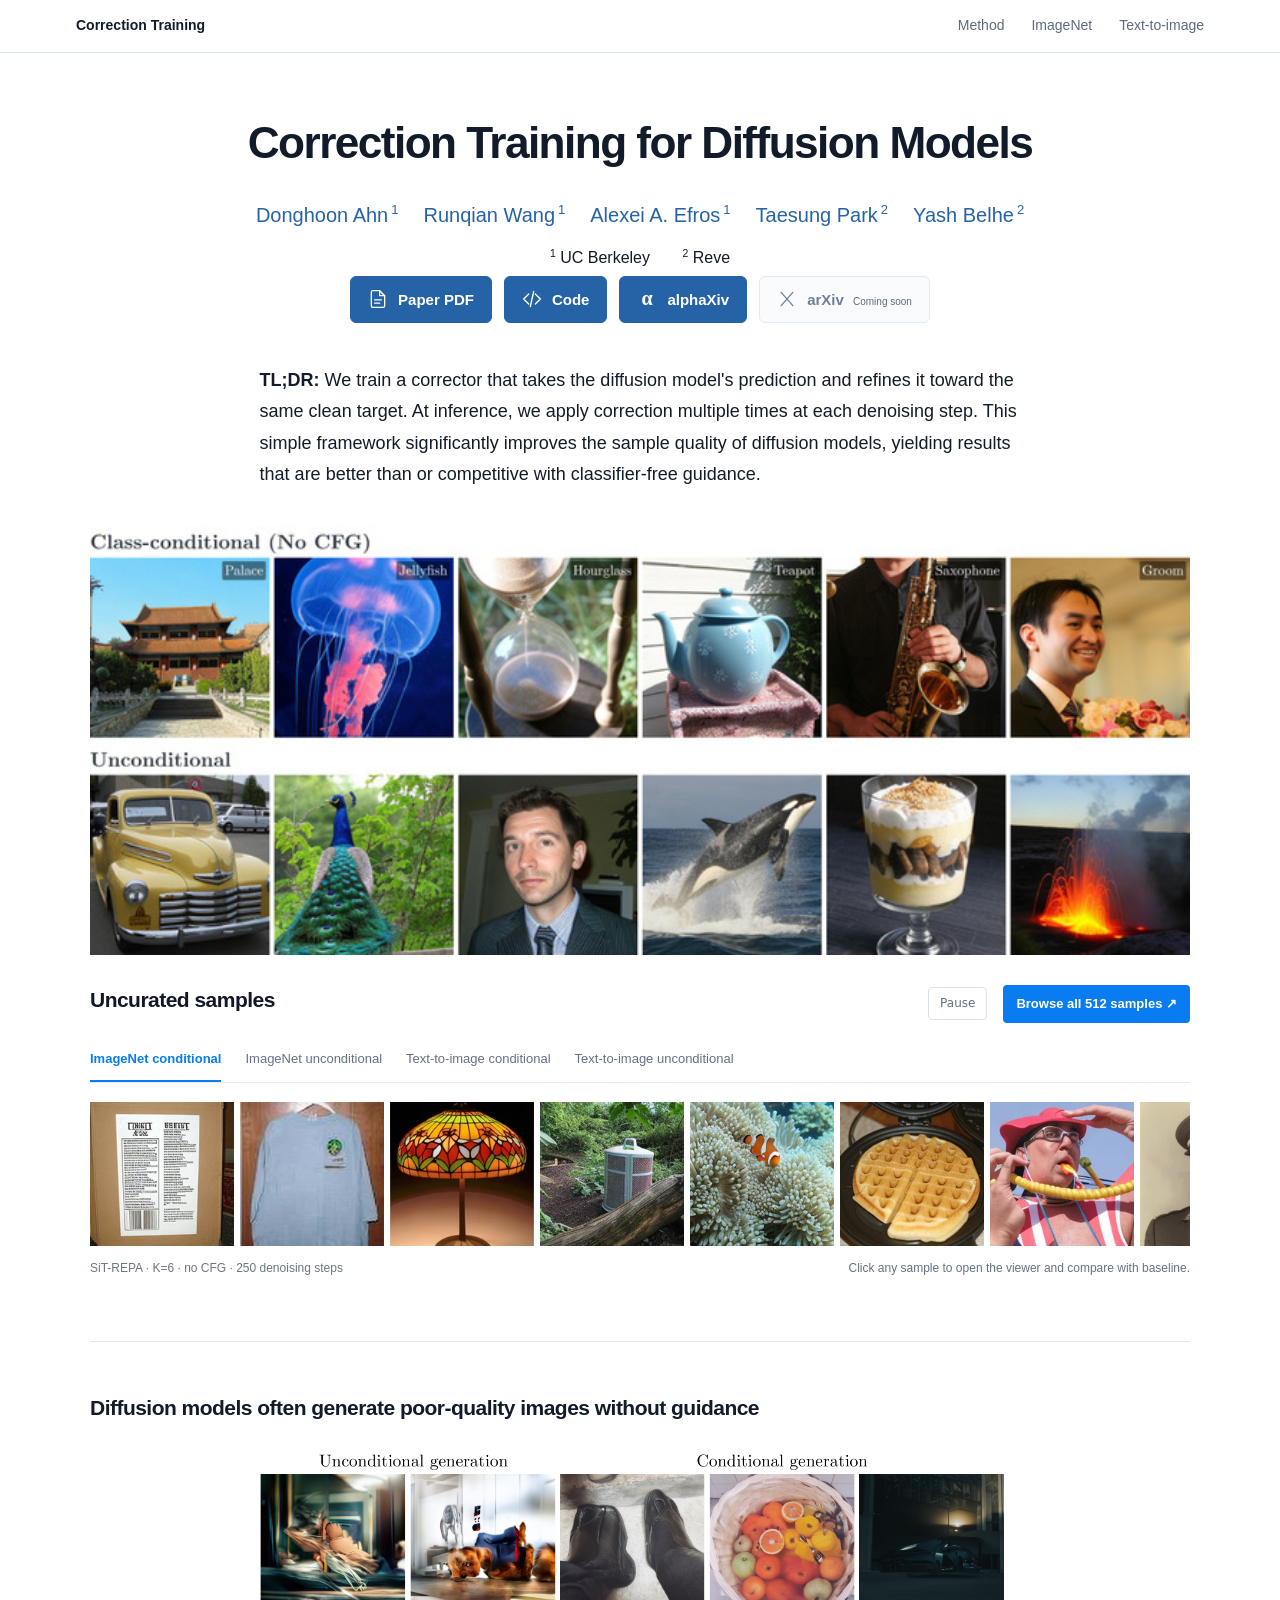
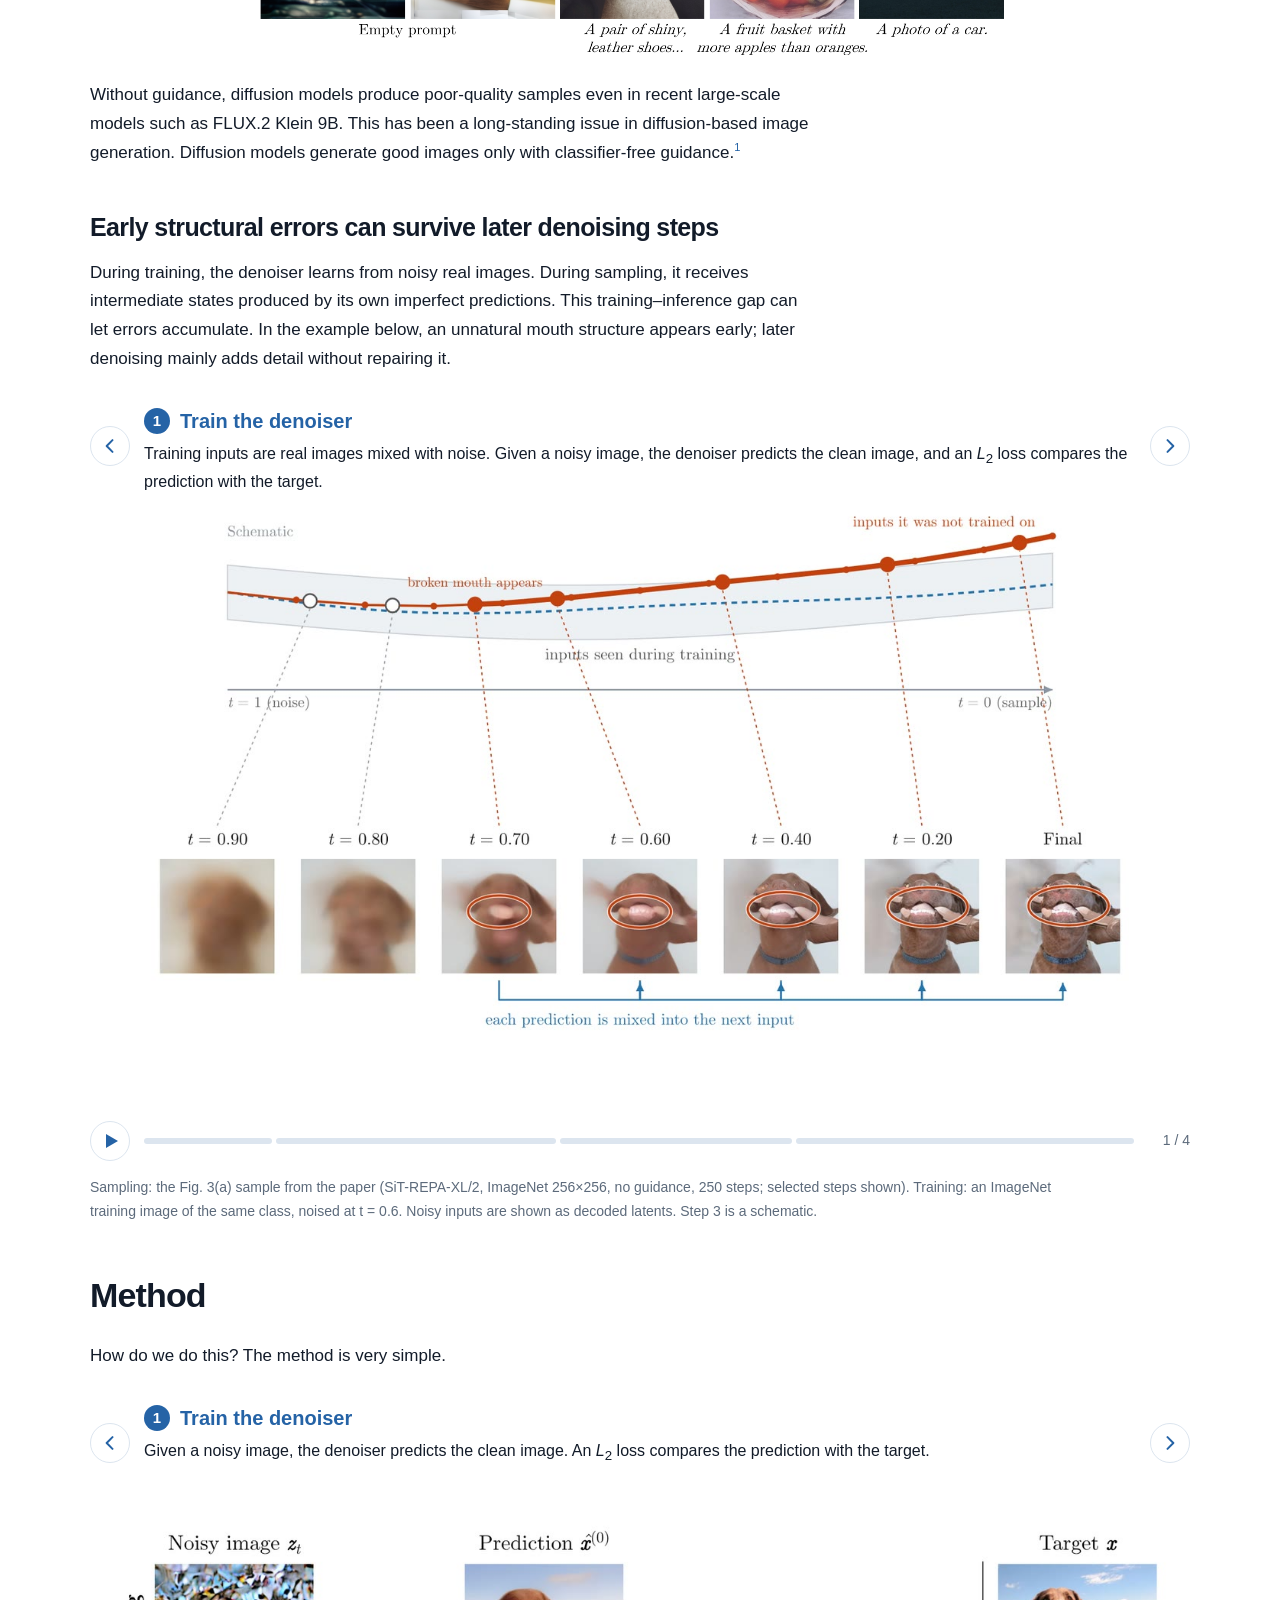
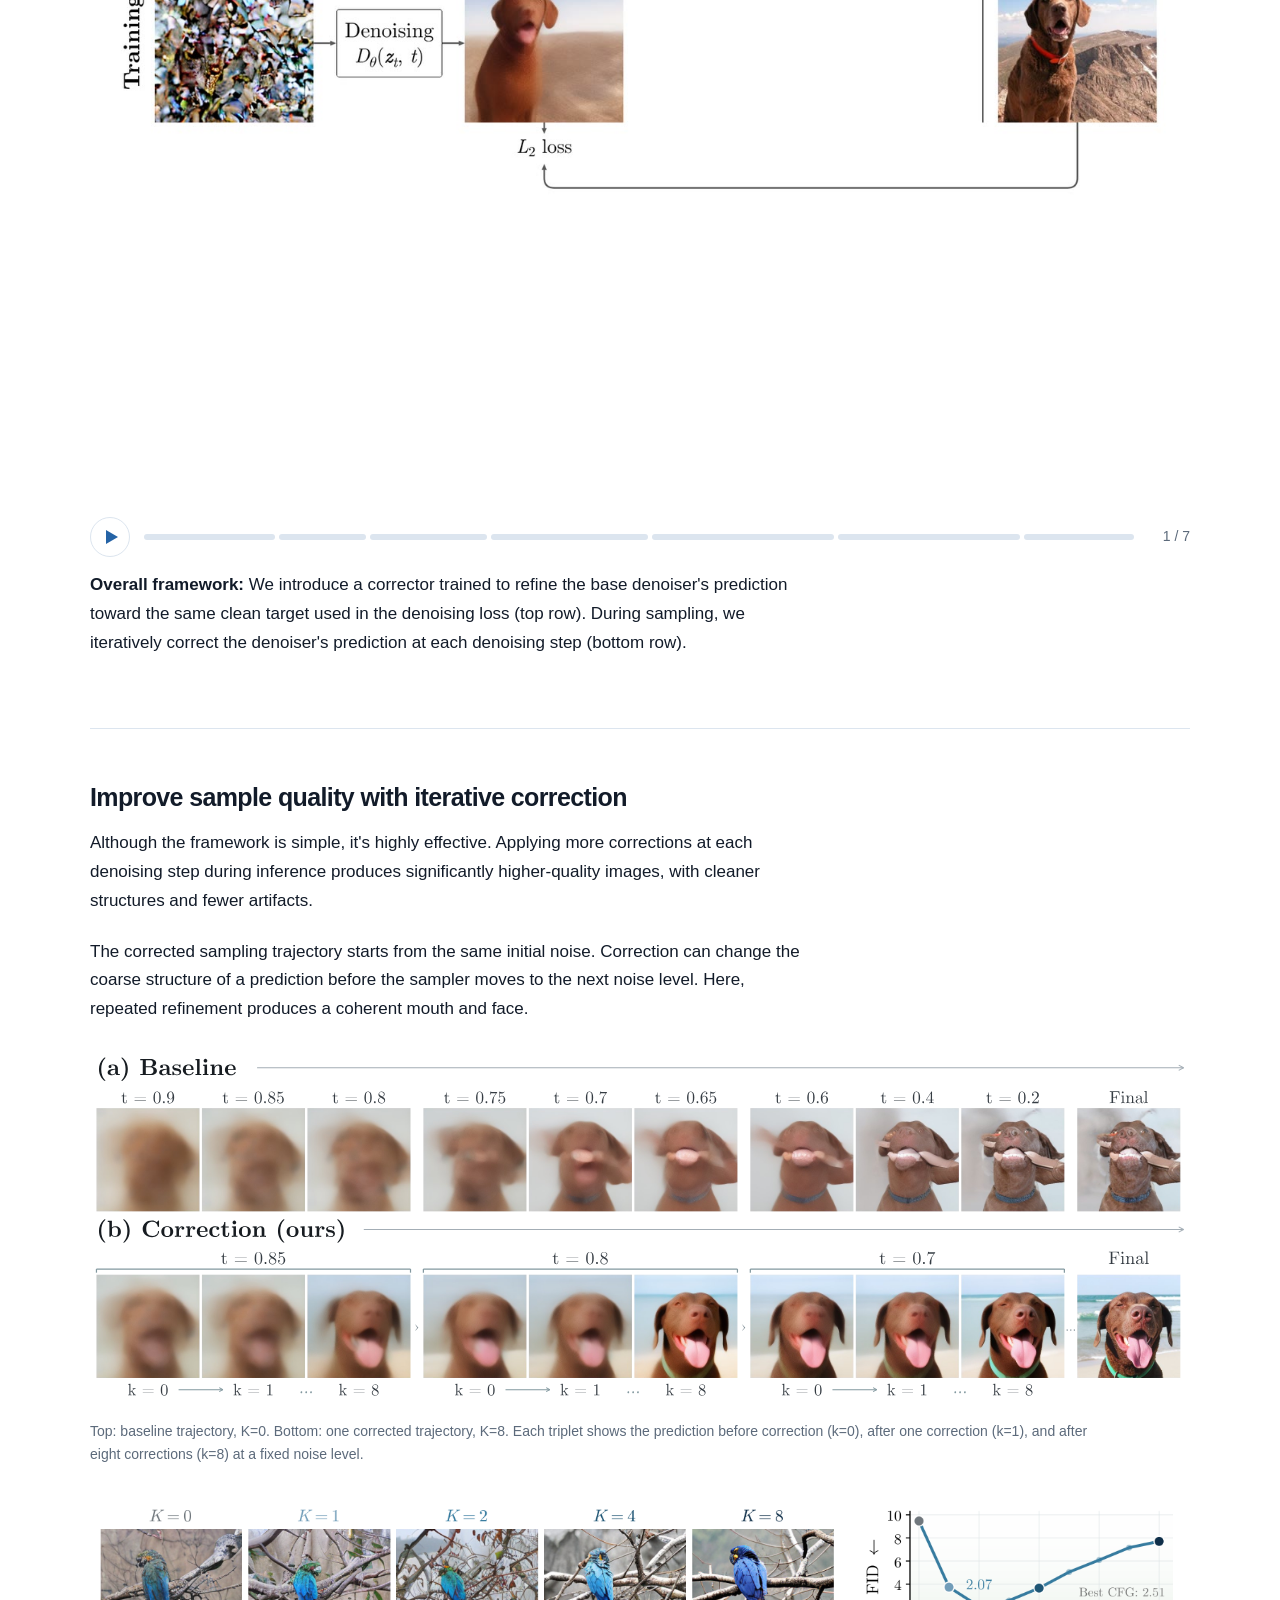
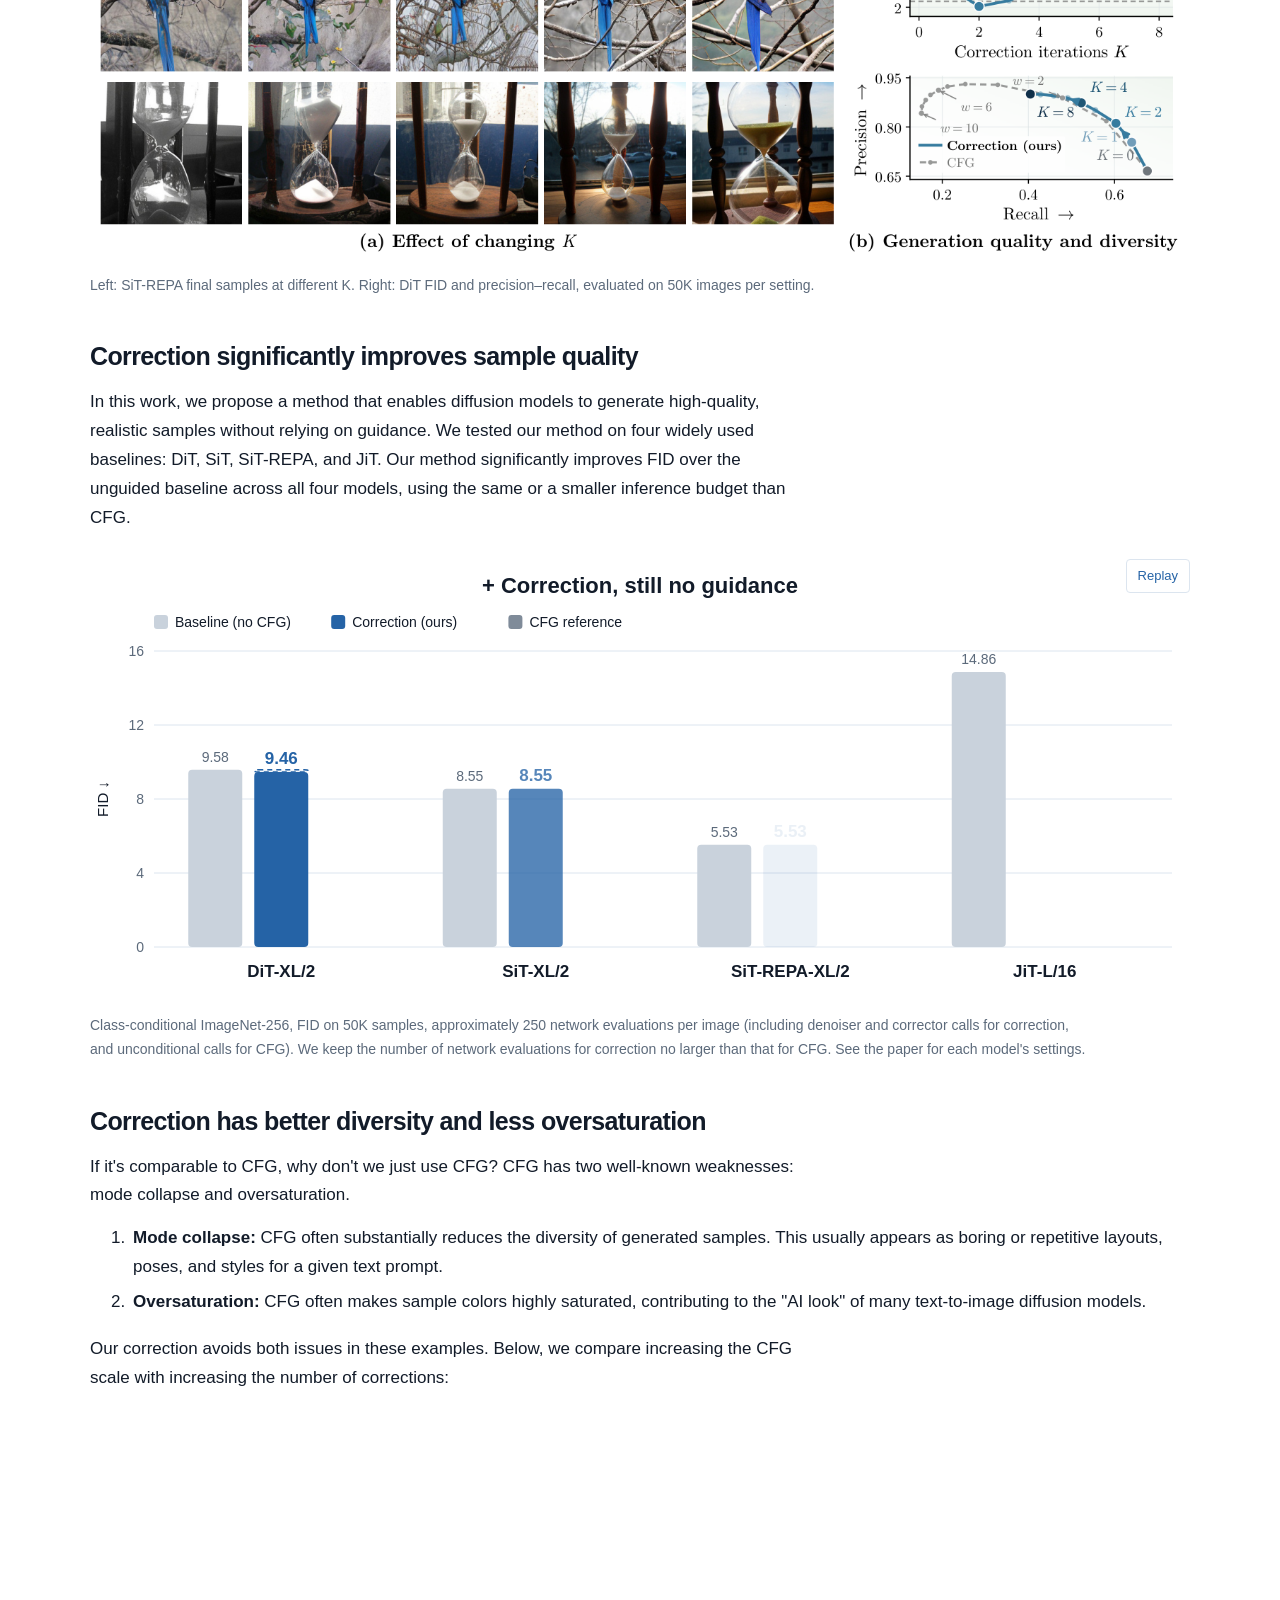
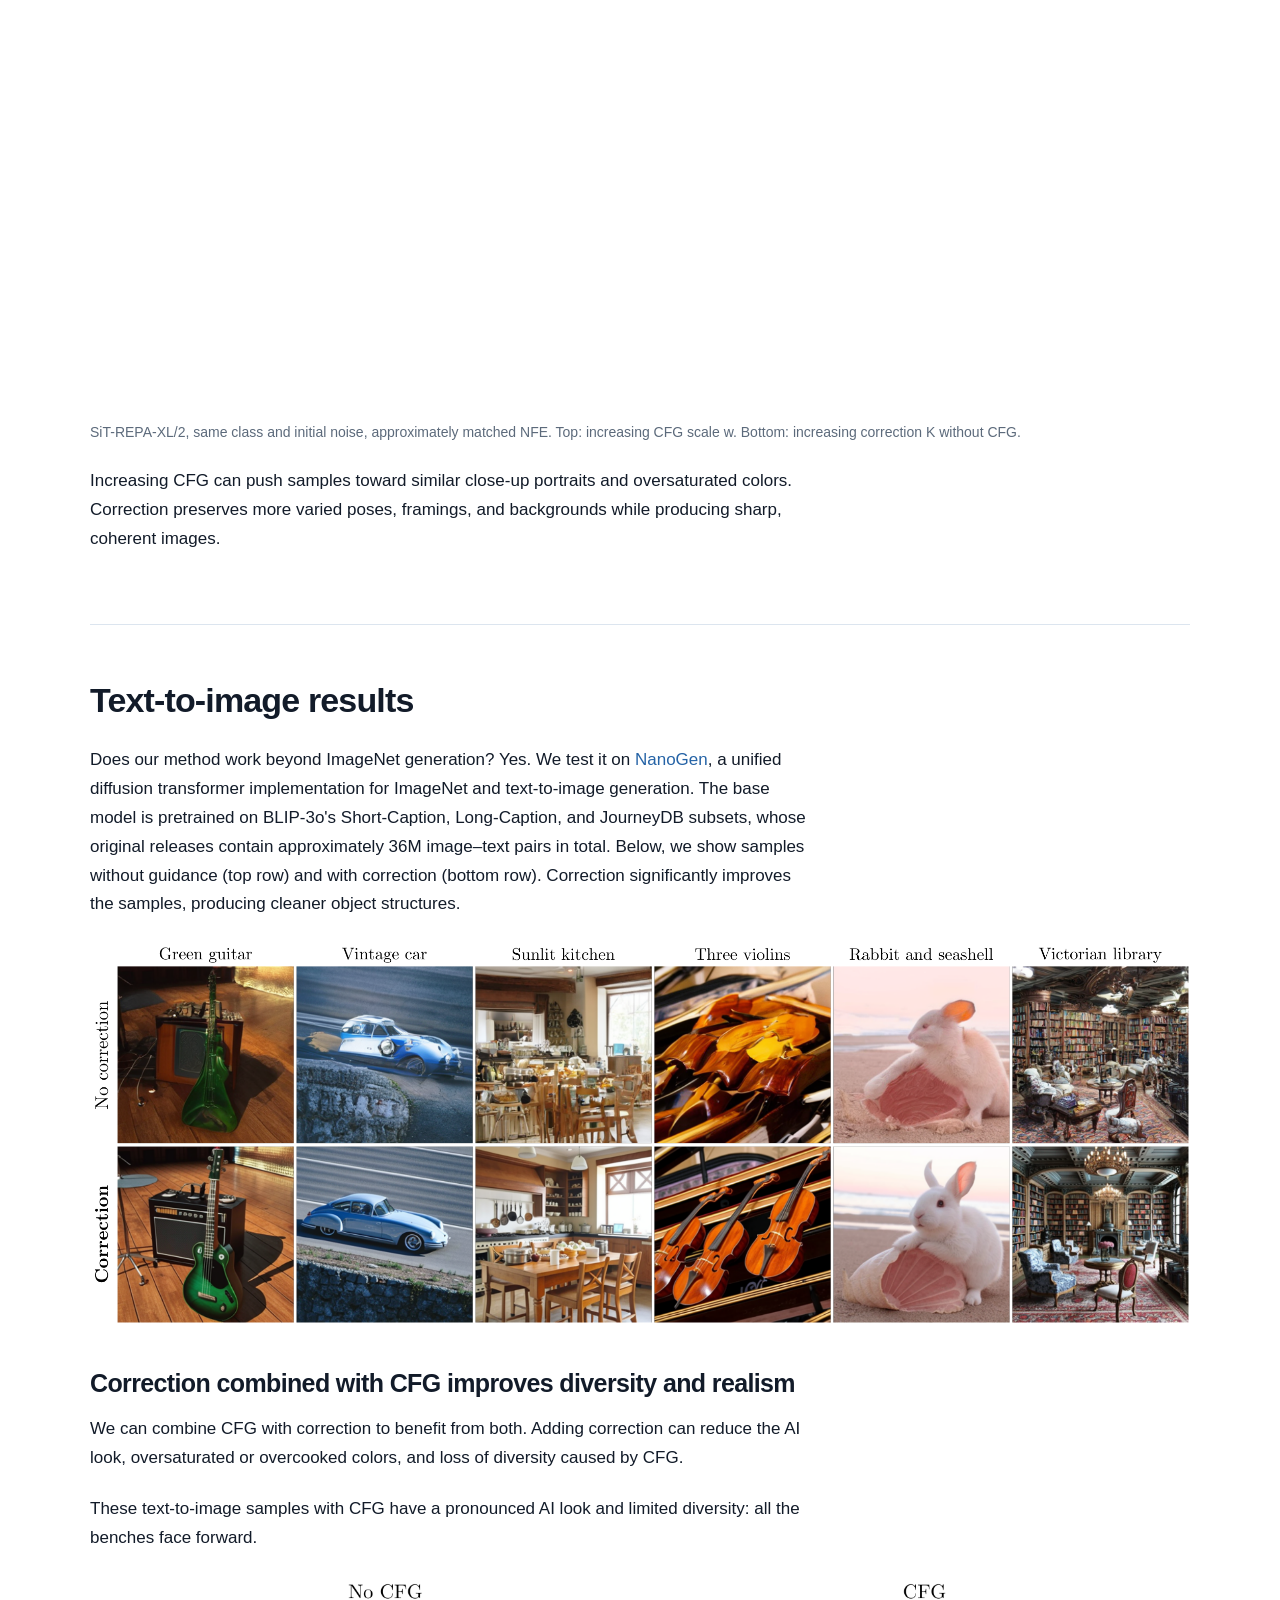
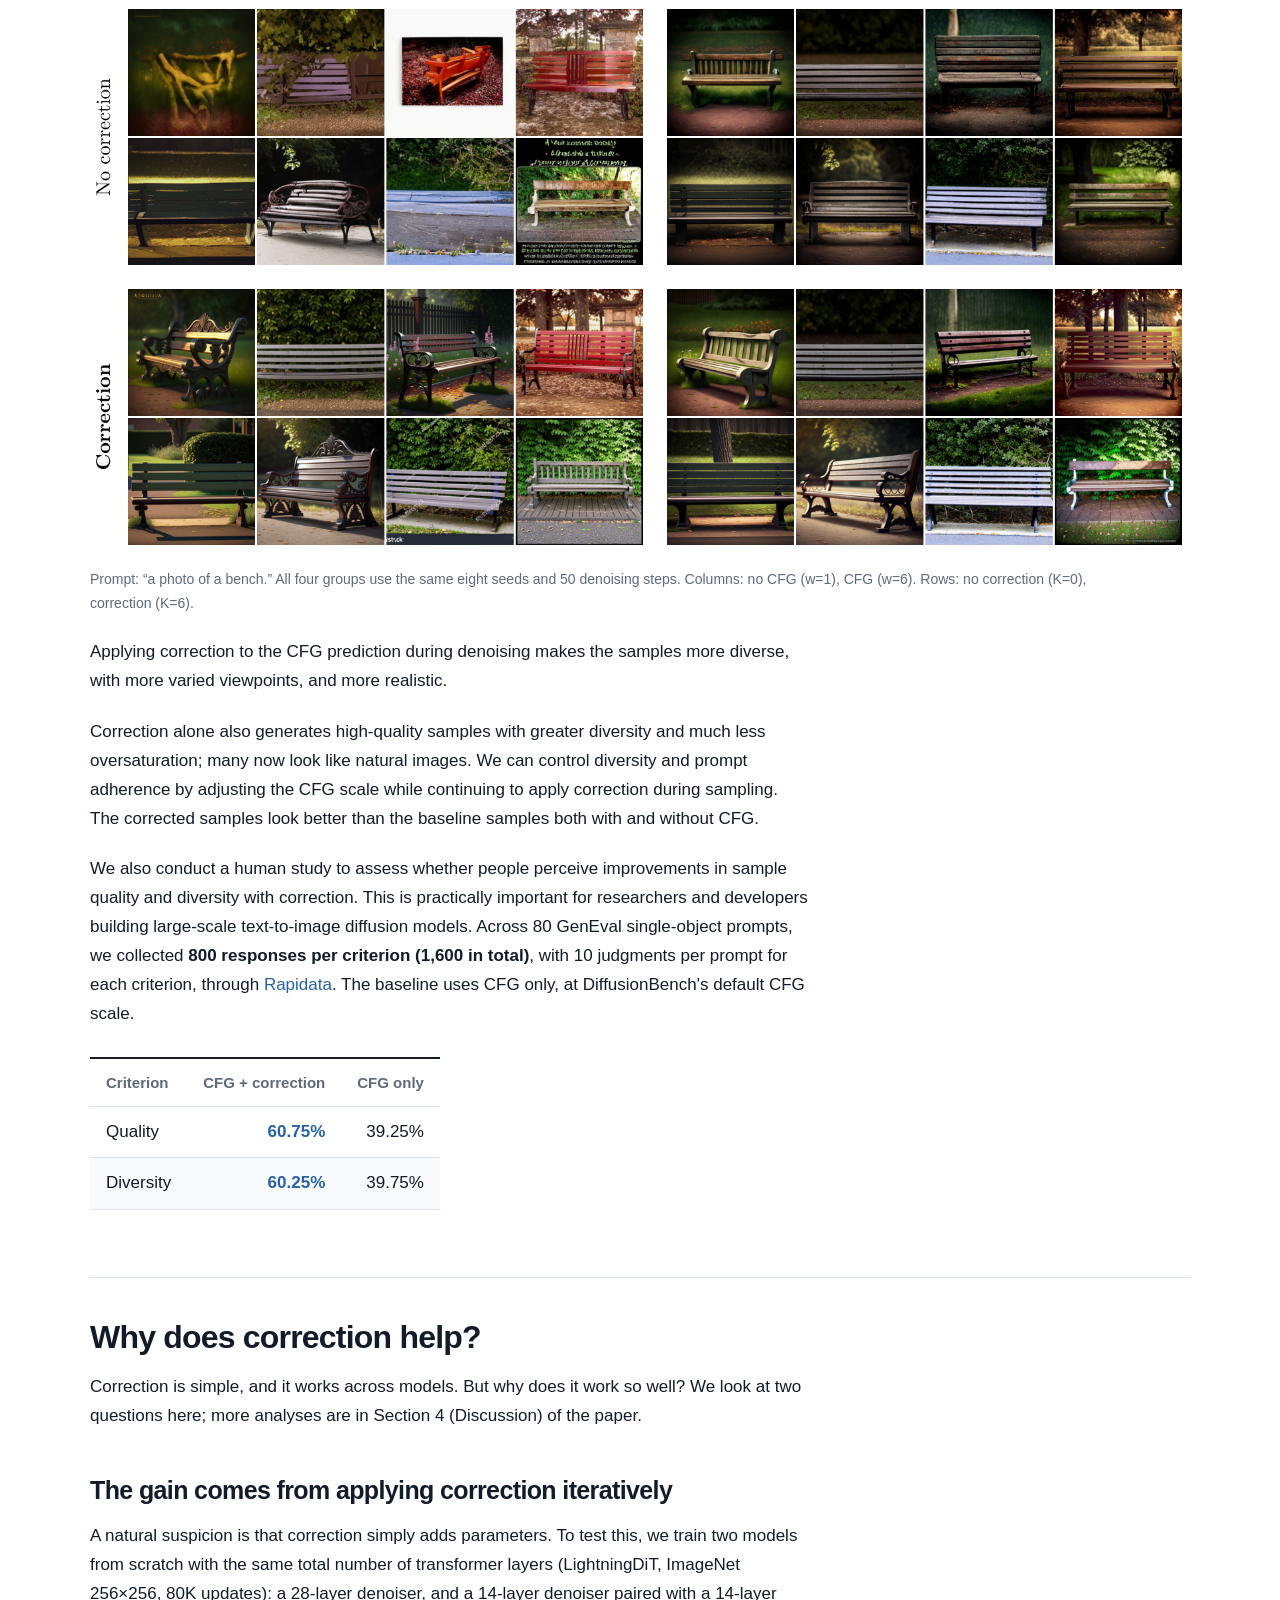
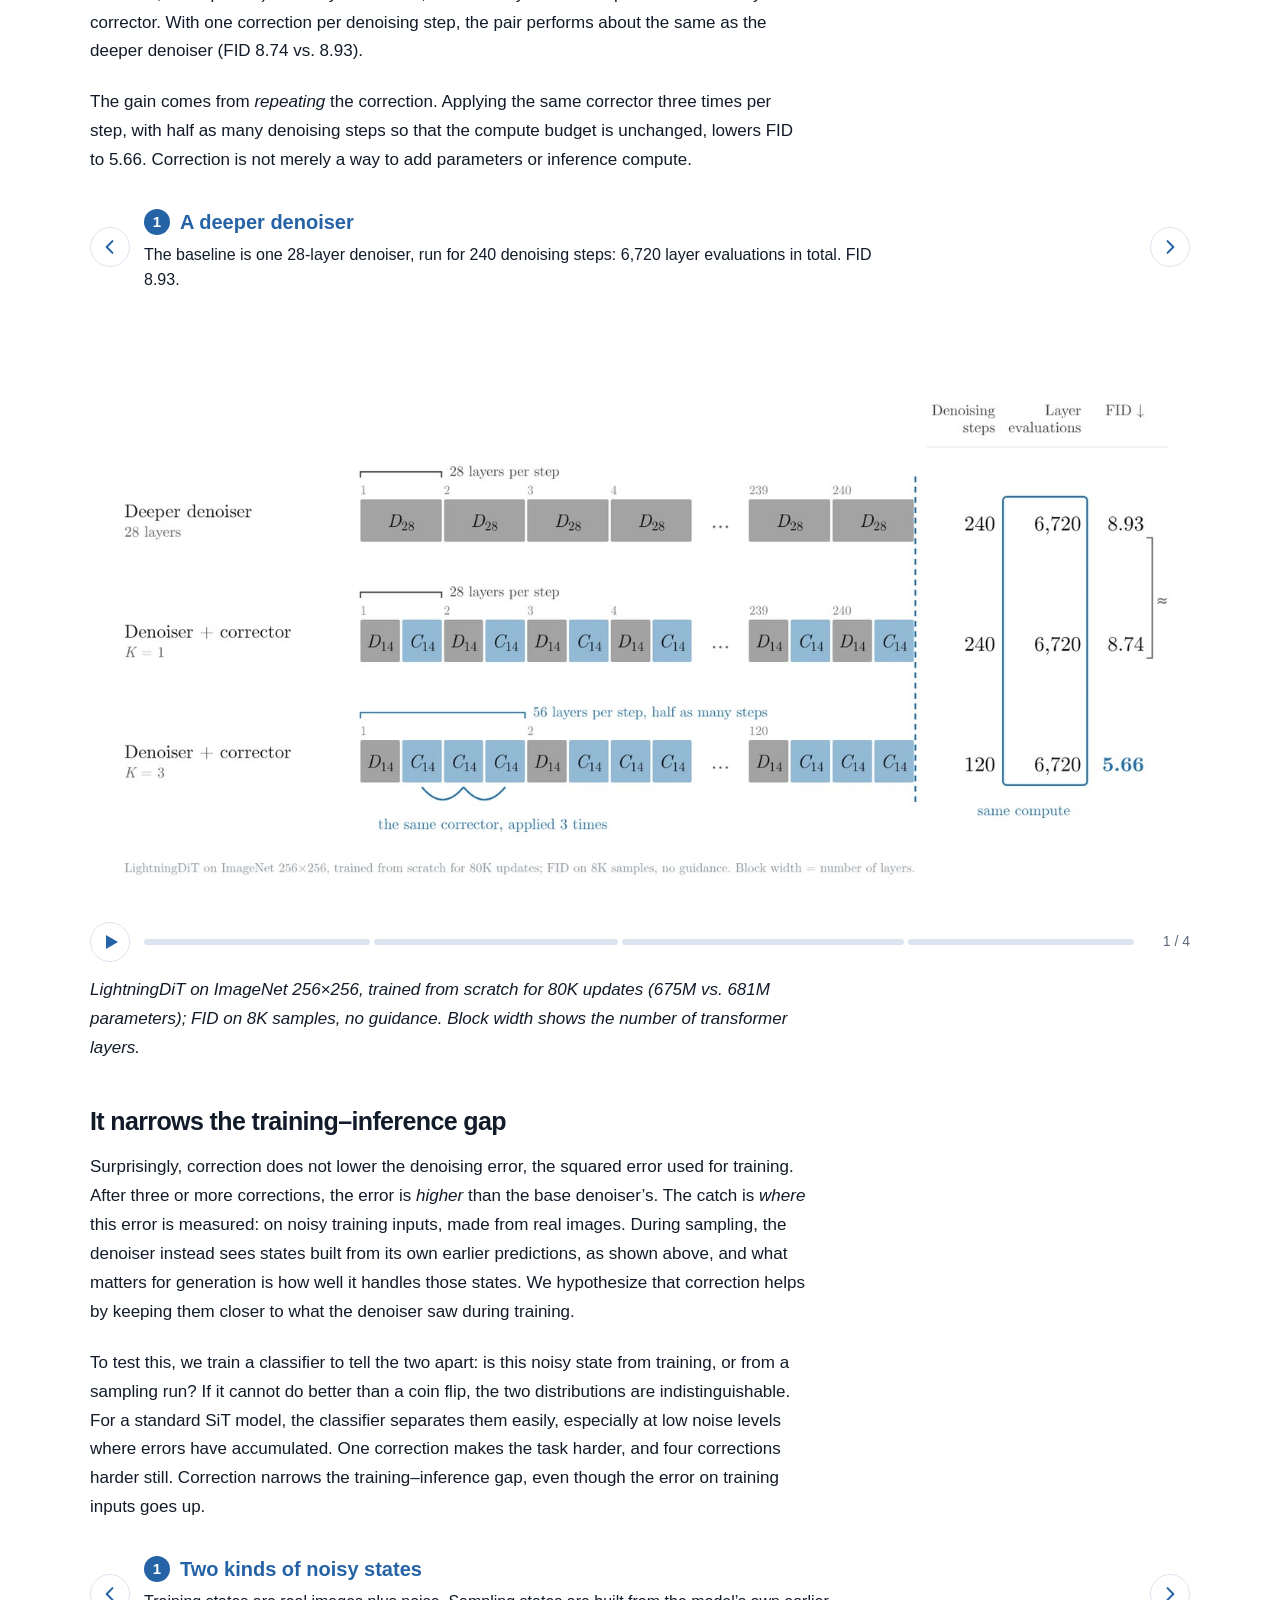
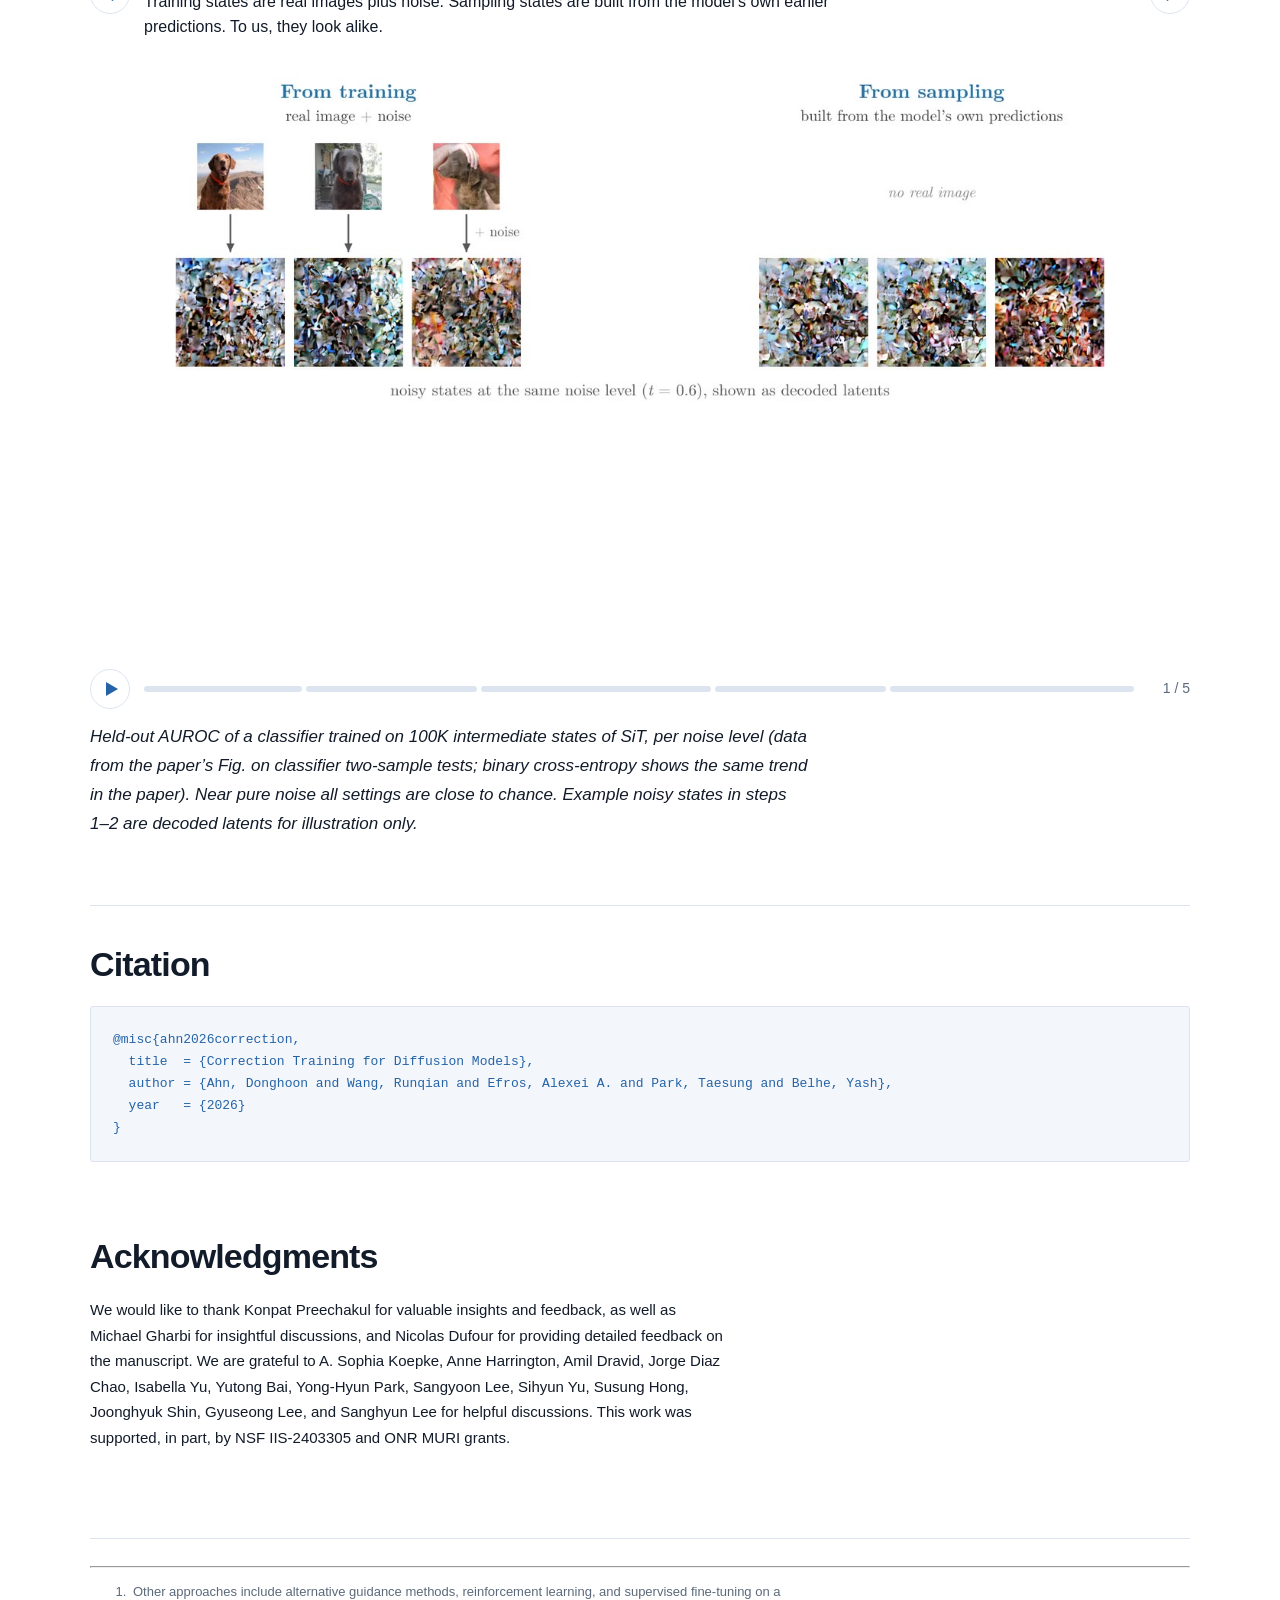
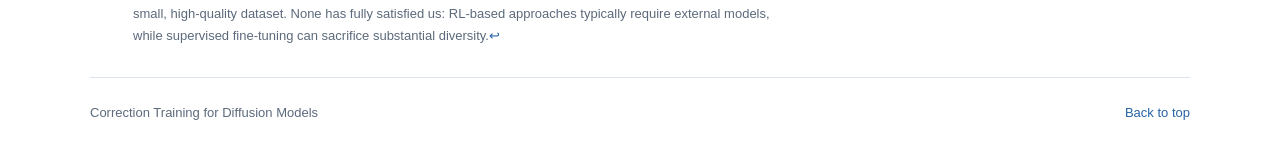
==== docs/index.html @ 6e363b49 "Lead the teaser with Palace and speed up sample carousel" ====
<!-- Draft HTML assembled from page.md. Update explicitly; Markdown and HTML are maintained separately. -->
<!doctype html>
<html lang="en"><head><meta charset="utf-8"><meta name="viewport" content="width=device-width,initial-scale=1"><meta name="description" content="Correction Training for Diffusion Models. High-quality ImageNet and text-to-image generation without guidance, and more diverse, natural-looking samples with CFG."><meta property="og:type" content="website"><meta property="og:title" content="Correction Training for Diffusion Models"><meta property="og:description" content="High-quality diffusion generation without guidance, and more diverse, natural-looking samples with CFG."><meta property="og:url" content="https://sunovivid.github.io/correction-training/"><meta property="og:image" content="https://sunovivid.github.io/correction-training/assets/social-hourglass-v1.jpg"><meta property="og:image:type" content="image/jpeg"><meta property="og:image:width" content="1200"><meta property="og:image:height" content="630"><meta property="og:image:alt" content="Hourglass sample"><meta name="twitter:card" content="summary_large_image"><meta name="twitter:image" content="https://sunovivid.github.io/correction-training/assets/social-hourglass-v1.jpg"><meta name="twitter:image:alt" content="Hourglass sample"><title>Correction Training for Diffusion Models</title><link rel="icon" type="image/png" sizes="64x64" href="assets/favicon-hourglass.png"><link rel="icon" href="assets/favicon-hourglass.ico" sizes="any"><link rel="stylesheet" href="project.css"><link rel="stylesheet" href="assets/gallery.css?v=2"><script src="project.js" defer></script><script src="assets/carousel.js?v=2" defer></script></head><body>
<a class="skip" href="#main">Skip to results</a>
<nav class="top-nav" aria-label="Page navigation"><div class="nav-inner"><a class="nav-name" href="#top">Correction Training</a><div class="nav-links"><a href="#method">Method</a><a href="#control-refinement-with-k">ImageNet</a><a href="#text-to-image-results">Text-to-image</a></div></div></nav>
<header class="masthead" id="top"><h1>Correction Training for Diffusion Models</h1>
<div class="authors"><a href="https://sunovivid.github.io/">Donghoon Ahn<sup>1</sup></a><a href="https://raywang4.github.io/">Runqian Wang<sup>1</sup></a><a href="https://people.eecs.berkeley.edu/~efros/">Alexei A. Efros<sup>1</sup></a><a href="https://taesung.me/">Taesung Park<sup>2</sup></a><a href="https://yashbelhe.github.io/">Yash Belhe<sup>2</sup></a></div>
<p class="affiliations"><sup>1</sup> UC Berkeley <span></span><sup>2</sup> Reve</p>
<div class="resource-links"><a class="resource primary" href="paper.pdf"><svg viewBox="0 0 24 24" aria-hidden="true"><path d="M14 2H6a2 2 0 0 0-2 2v16a2 2 0 0 0 2 2h12a2 2 0 0 0 2-2V8Z"/><path d="M14 2v6h6M8 13h8M8 17h6"/></svg><span>Paper PDF</span></a><a class="resource primary" href="https://github.com/sunovivid/correction-training"><svg viewBox="0 0 24 24" aria-hidden="true"><path d="m8 6-6 6 6 6M16 6l6 6-6 6M14 3l-4 18"/></svg><span>Code</span></a><a class="resource primary" href="https://www.alphaxiv.org/abs/2610.correction-training-diffusion-models" target="_blank" rel="noopener"><svg viewBox="0 0 24 24" aria-hidden="true"><text x="12" y="19" text-anchor="middle" font-family="Georgia,serif" font-size="24" fill="currentColor" stroke="none">α</text></svg><span>alphaXiv</span></a><span class="resource resource-coming-soon" role="link" aria-disabled="true"><svg viewBox="0 0 24 24" aria-hidden="true"><path d="m5 4 14 16M19 4 5 20"/></svg><span>arXiv <small>Coming soon</small></span></span></div></header><main id="main">
<section class="hero">
<p class="intro"><strong>TL;DR:</strong> We train a corrector that takes the diffusion model's prediction and refines it toward the same clean target. At inference, we apply correction multiple times at each denoising step. This simple framework significantly improves the sample quality of diffusion models, yielding results that are better than or competitive with classifier-free guidance.</p>
<figure class="paper-figure teaser" id="teaser">
<a class="figure-link" href="assets/teaser-palace-first.svg" data-lightbox><picture><source media="(max-width:650px)" srcset="assets/teaser-palace-first-768.jpg 768w, assets/teaser-palace-first-1280.jpg 1280w"><img src="assets/teaser-palace-first.svg" width="1103" height="430" decoding="async" alt="Class-conditional ImageNet samples without CFG and unconditional ImageNet samples generated with correction."></picture></a>
</figure>
<section class="sample-showcase sample-carousel" id="sample-gallery" aria-label="Uncurated samples" data-sample-carousel>
<div class="sample-heading"><h2>Uncurated samples</h2><div class="sample-heading-actions"><button class="carousel-toggle" type="button" aria-pressed="false" data-carousel-toggle>Pause</button><a class="correction-browse" href="gallery/?view=correction" data-carousel-browse>Browse all samples ↗</a></div></div>
<div class="sample-tabs" role="tablist" aria-label="Uncurated sample collections">
<button type="button" role="tab" aria-selected="true" aria-controls="uncurated-preview" data-carousel-category="imagenet-conditional">ImageNet conditional</button>
<button type="button" role="tab" aria-selected="false" aria-controls="uncurated-preview" tabindex="-1" data-carousel-category="imagenet-unconditional">ImageNet unconditional</button>
<button type="button" role="tab" aria-selected="false" aria-controls="uncurated-preview" tabindex="-1" data-carousel-category="text-conditional">Text-to-image conditional</button>
<button type="button" role="tab" aria-selected="false" aria-controls="uncurated-preview" tabindex="-1" data-carousel-category="text-unconditional">Text-to-image unconditional</button>
</div>
<div class="carousel-window" id="uncurated-preview" role="tabpanel" aria-label="Uncurated generated samples" data-carousel-window><div class="carousel-track" data-carousel-track></div></div>
<div class="carousel-footer"><p class="sample-settings" data-carousel-settings></p><p class="carousel-hint">Click any sample to open the viewer and compare with baseline.</p></div>
<p class="sample-status" data-carousel-status role="status">Loading samples…</p>
</section>
</section>
<section class="content-section" data-section="Method">
<h3 id="diffusion-models-often-generate-poor-quality-images-without-guidance">Diffusion models often generate poor-quality images without guidance</h3>
<figure class="paper-figure flux-small"><a class="figure-link" href="assets/flux-klein-no-cfg/unguided_examples.png" data-lightbox><img loading="lazy" decoding="async" src="assets/flux-klein-no-cfg/unguided_examples.png" alt="FLUX.2 Klein 9B Base samples without classifier-free guidance: two empty-prompt generations, leather shoes, a fruit basket, and a car." /></a></figure>
<p>Without guidance, diffusion models produce poor-quality samples even in recent large-scale models such as FLUX.2 Klein 9B. This has been a long-standing issue in diffusion-based image generation. Diffusion models generate good images only with classifier-free guidance.<a href="#fn1" class="footnote-ref" id="fnref1"><sup>1</sup></a></p>
<h3 id="structural-errors-during-denoising">Early structural errors can survive later denoising steps</h3>
<p>During training, the denoiser learns from noisy real images. During sampling, it receives intermediate states produced by its own imperfect predictions. This training–inference gap can let errors accumulate. In the example below, an unnatural mouth structure appears early; later denoising mainly adds detail without repairing it.</p>
<link rel="stylesheet" href="assets/motion/stepper.css">
<figure class="mstep" data-src="assets/motion/gap-steps.mp4" data-poster="assets/motion/gap-steps-poster.jpg" aria-label="The training–inference gap, step by step.">
<div class="mstep-words">
<div class="mstep-beat" data-from="0" data-to="5.5"><p class="mstep-title"><span class="mstep-n">1</span>Train the denoiser</p><p class="mstep-line">Training inputs are real images mixed with noise. Given a noisy image, the denoiser predicts the clean image, and an <i>L</i><sub>2</sub> loss compares the prediction with the target.</p></div>
<div class="mstep-beat" data-from="5.5" data-to="17.5"><p class="mstep-title"><span class="mstep-n">2</span>Sample from noise</p><p class="mstep-line">During sampling there is no real image. We start from noise, and each denoising step mixes the prediction into the next, less noisy input.</p></div>
<div class="mstep-beat" data-from="17.5" data-to="27.5"><p class="mstep-title"><span class="mstep-n">3</span>The training&ndash;inference gap</p><p class="mstep-line">With a perfect denoiser, sampling inputs would follow exactly the same distribution as training inputs. A learned denoiser makes small errors, and each error is fed into the next input, so sampling inputs can drift away from those seen during training.</p></div>
<div class="mstep-beat" data-from="27.5" data-to="42"><p class="mstep-title"><span class="mstep-n">4</span>Early errors are carried forward</p><p class="mstep-line">Here, a broken mouth appears early. Each prediction feeds the next input, so the inputs drift as in the schematic above, and later steps add teeth, eyes and texture while keeping the broken structure.</p></div>
</div>
</figure>
<p><em>Sampling: the Fig. 3(a) sample from the paper (SiT-REPA-XL/2, ImageNet 256&times;256, no guidance, 250 steps; selected steps shown). Training: an ImageNet training image of the same class, noised at t = 0.6. Noisy inputs are shown as decoded latents. Step 3 is a schematic.</em></p>
<h2 id="method">Method</h2>
<p>How do we do this? The method is very simple.</p>
<link rel="stylesheet" href="assets/motion/stepper.css">
<figure class="mstep" data-src="assets/motion/method-steps.mp4" data-poster="assets/motion/method-steps-poster.jpg" aria-label="Training and sampling with a denoiser and corrector, step by step.">
<div class="mstep-words" data-aria-live="polite">
<div class="mstep-beat" data-from="0" data-to="3.9">
<p class="mstep-title">
<span class="mstep-n">1</span>Train the denoiser
</p>
<p class="mstep-line">
Given a noisy image, the denoiser predicts the clean image. An <i>L</i><sub>2</sub> loss compares the prediction with the target.
</p>
</div>
<div class="mstep-beat" data-from="3.9" data-to="6.5">
<p class="mstep-title">
<span class="mstep-n">2</span>Train the corrector
</p>
<p class="mstep-line">
The corrector refines the denoiser’s prediction toward the same clean target. Stop-gradient (sg) keeps the correction loss from training the denoiser.
</p>
</div>
<div class="mstep-beat" data-from="6.5" data-to="10">
<p class="mstep-title">
<span class="mstep-n">3</span>Sample from noise
</p>
<p class="mstep-line">
We follow one sample through its 250 denoising steps. Steps 1–32 are not shown.
</p>
</div>
<div class="mstep-beat" data-from="10" data-to="14.7">
<p class="mstep-title">
<span class="mstep-n">4</span>Denoise, then correct <i>K</i> times
</p>
<p class="mstep-line">
The denoiser makes a prediction. At the same noise level, the corrector then refines that prediction <i>K</i> = 8 times.
</p>
</div>
<div class="mstep-beat" data-from="14.7" data-to="20.133">
<p class="mstep-title">
<span class="mstep-n">5</span>Take the denoising step and repeat
</p>
<p class="mstep-line">
The corrected prediction gives the next, less noisy input, and the same loop runs again (shown here at step 40).
</p>
</div>
<div class="mstep-beat" data-from="20.133" data-to="25.567">
<p class="mstep-title">
<span class="mstep-n">6</span>Later steps
</p>
<p class="mstep-line">
The same loop runs at every step. Later, at step 79, the prediction is already sharp and the corrections refine it further.
</p>
</div>
<div class="mstep-beat" data-from="25.567" data-to="28.867">
<p class="mstep-title">
<span class="mstep-n">7</span>Final sample
</p>
<p class="mstep-line">
The remaining steps run the same way and end in the final sample.
</p>
</div>
</div>
</figure>
<script src="assets/motion/stepper.js" defer></script>
<p><strong>Overall framework:</strong> We introduce a corrector trained to refine the base denoiser's prediction toward the same clean target used in the denoising loss (top row). During sampling, we iteratively correct the denoiser's prediction at each denoising step (bottom row).</p>
</section>
<section class="content-section" data-section="ImageNet results">
<h3 id="control-refinement-with-k">Improve sample quality with iterative correction</h3>
<p>Although the framework is simple, it's highly effective. Applying more corrections at each denoising step during inference produces significantly higher-quality images, with cleaner structures and fewer artifacts.</p>
<p>The corrected sampling trajectory starts from the same initial noise. Correction can change the coarse structure of a prediction before the sampler moves to the next noise level. Here, repeated refinement produces a coherent mouth and face.</p>
<figure class="paper-figure"><a class="figure-link" href="assets/sampling-trajectories/figure3-comparison.svg" data-lightbox><img loading="lazy" decoding="async" src="assets/sampling-trajectories/figure3-comparison.svg" alt="Figure 3: baseline and corrected sampling trajectories from the same initial noise. In the corrected trajectory, the prediction is refined repeatedly at each noise level." /></a></figure>
<p><em>Top: baseline trajectory, K=0. Bottom: one corrected trajectory, K=8. Each triplet shows the prediction before correction (k=0), after one correction (k=1), and after eight corrections (k=8) at a fixed noise level.</em></p>
<figure class="paper-figure"><a class="figure-link" href="assets/imagenet-k-sweep.png" data-lightbox><img loading="lazy" decoding="async" src="assets/imagenet-k-sweep.png" alt="Final SiT-REPA generations of a macaw and hourglass at K = 0, 1, 2, 4, and 8; DiT FID and precision–recall curves across correction counts." style="width:100.0%" /></a></figure>
<p><em>Left: SiT-REPA final samples at different K. Right: DiT FID and precision–recall, evaluated on 50K images per setting.</em></p>
<h3 id="imagenet-results">Correction significantly improves sample quality</h3>
<p>In this work, we propose a method that enables diffusion models to generate high-quality, realistic samples without relying on guidance. We tested our method on four widely used baselines: DiT, SiT, SiT-REPA, and JiT. Our method significantly improves FID over the unguided baseline across all four models, using the same or a smaller inference budget than CFG.</p>
<!-- Source: correction-paper/tables/main_quan.tex and generated/results.tex. -->
<link rel="stylesheet" href="assets/motion/barstory.css">
<figure class="barstory" data-ylabel="FID ↓">
<div class="barstory-series" data-name="Baseline (no CFG)" data-style="base" data-phase="Baseline, no guidance">

</div>
<div class="barstory-series" data-name="Correction (ours)" data-style="corr" data-from="0" data-delta="percent" data-phase="+ Correction, still no guidance">

</div>
<div class="barstory-series" data-name="CFG reference" data-style="cfg" data-phase="CFG reference, for comparison">

</div>
<div class="barstory-group" data-name="DiT-XL/2" data-values="9.58,2.07,2.51">

</div>
<div class="barstory-group" data-name="SiT-XL/2" data-values="8.55,1.92,2.11">

</div>
<div class="barstory-group" data-name="SiT-REPA-XL/2" data-values="5.53,1.31,1.35">

</div>
<div class="barstory-group" data-name="JiT-L/16" data-values="14.86,2.96,2.35">

</div>
<img class="barstory-fallback" src="assets/imagenet-fid-bars.svg" alt="FID of the unguided baseline, correction without CFG, and the CFG reference for DiT-XL/2, SiT-XL/2, SiT-REPA-XL/2, and JiT-L/16.">
</figure>
<script src="assets/motion/barstory.js" defer></script>
<p><em>Class-conditional ImageNet-256, FID on 50K samples, approximately 250 network evaluations per image (including denoiser and corrector calls for correction, and unconditional calls for CFG). We keep the number of network evaluations for correction no larger than that for CFG. See the paper for each model's settings.</em></p>
<h3 id="more-diversity-less-oversaturation-than-strong-cfg">Correction has better diversity and less oversaturation</h3>
<p>If it's comparable to CFG, why don't we just use CFG? CFG has two well-known weaknesses: mode collapse and oversaturation.</p>
<ol class="tight" type="1">
<li><strong>Mode collapse:</strong> CFG often substantially reduces the diversity of generated samples. This usually appears as boring or repetitive layouts, poses, and styles for a given text prompt.</li>
<li><strong>Oversaturation:</strong> CFG often makes sample colors highly saturated, contributing to the &quot;AI look&quot; of many text-to-image diffusion models.</li>
</ol>
<p>Our correction avoids both issues in these examples. Below, we compare increasing the CFG scale with increasing the number of corrections:</p>
<figure class="paper-figure"><a class="figure-link" href="assets/imagenet-diversity-husky-k6w7.jpg" data-lightbox><picture><source media="(max-width: 650px)" srcset="assets/imagenet-diversity-husky-k6w7-768.jpg 768w, assets/imagenet-diversity-husky-k6w7-1280.jpg 1280w" sizes="calc(100vw - 32px)"><img loading="lazy" decoding="async" src="assets/imagenet-diversity-husky-k6w7.jpg" width="2400" height="1282" alt="SiT-REPA husky samples from the same initial noise: increasing CFG scale w = 1, 3, 5, 7 (top) and increasing correction K = 0, 2, 4, 6 without CFG (bottom); w = 7 is outlined in red and K = 6 in blue." /></picture></a></figure>
<p><em>SiT-REPA-XL/2, same class and initial noise, approximately matched NFE. Top: increasing CFG scale w. Bottom: increasing correction K without CFG.</em></p>
<p>Increasing CFG can push samples toward similar close-up portraits and oversaturated colors. Correction preserves more varied poses, framings, and backgrounds while producing sharp, coherent images.</p>
</section>
<section class="content-section" data-section="Text-to-image results">
<h2 id="text-to-image-results">Text-to-image results</h2>
<p>Does our method work beyond ImageNet generation? Yes. We test it on <a href="https://github.com/End2End-Diffusion/diffusion-bench">NanoGen</a>, a unified diffusion transformer implementation for ImageNet and text-to-image generation. The base model is pretrained on BLIP-3o's Short-Caption, Long-Caption, and JourneyDB subsets, whose original releases contain approximately 36M image–text pairs in total. Below, we show samples without guidance (top row) and with correction (bottom row). Correction significantly improves the samples, producing cleaner object structures.</p>
<figure class="paper-figure"><a class="figure-link" href="assets/text-to-image.png" data-lightbox><img loading="lazy" decoding="async" src="assets/text-to-image.png" alt="Correction improves object geometry and organizes cluttered scenes." style="width:100.0%" /></a></figure>
<h3 id="already-using-cfg-add-correction">Correction combined with CFG improves diversity and realism</h3>
<p>We can combine CFG with correction to benefit from both. Adding correction can reduce the AI look, oversaturated or overcooked colors, and loss of diversity caused by CFG.</p>
<p>These text-to-image samples with CFG have a pronounced AI look and limited diversity: all the benches face forward.</p>
<figure class="paper-figure"><a class="figure-link" href="assets/cfg-plus-correction.png" data-lightbox><img loading="lazy" decoding="async" src="assets/cfg-plus-correction.png" width="1659" height="867" alt="The paper's 2×2 comparison for &quot;a photo of a bench&quot;: no CFG on the left and CFG on the right; no correction on top and correction on the bottom. Each group shows the same eight seeds." /></a></figure>
<p><em>Prompt: “a photo of a bench.” All four groups use the same eight seeds and 50 denoising steps. Columns: no CFG (w=1), CFG (w=6). Rows: no correction (K=0), correction (K=6).</em></p>
<p>Applying correction to the CFG prediction during denoising makes the samples more diverse, with more varied viewpoints, and more realistic.</p>
<p>Correction alone also generates high-quality samples with greater diversity and much less oversaturation; many now look like natural images. We can control diversity and prompt adherence by adjusting the CFG scale while continuing to apply correction during sampling. The corrected samples look better than the baseline samples both with and without CFG.</p>
<p>We also conduct a human study to assess whether people perceive improvements in sample quality and diversity with correction. This is practically important for researchers and developers building large-scale text-to-image diffusion models. Across 80 GenEval single-object prompts, we collected <strong>800 responses per criterion (1,600 in total)</strong>, with 10 judgments per prompt for each criterion, through <a href="https://www.rapidata.ai/">Rapidata</a>. The baseline uses CFG only, at DiffusionBench's default CFG scale.</p>
<div class="table-scroll" tabindex="0" aria-label="Results table">
<table>
<thead>
<tr class="header">
<th style="text-align: left;">Criterion</th>
<th style="text-align: right;">CFG + correction</th>
<th style="text-align: right;">CFG only</th>
</tr>
</thead>
<tbody>
<tr class="odd">
<td style="text-align: left;">Quality</td>
<td style="text-align: right;"><strong>60.75%</strong></td>
<td style="text-align: right;">39.25%</td>
</tr>
<tr class="even">
<td style="text-align: left;">Diversity</td>
<td style="text-align: right;"><strong>60.25%</strong></td>
<td style="text-align: right;">39.75%</td>
</tr>
</tbody>
</table>
</div>
</section>
<section class="research-notes">
<h2 id="why-does-correction-help">Why does correction help?</h2>
<p>Correction is simple, and it works across models. But why does it work so well? We look at two questions here; more analyses are in Section 4 (Discussion) of the paper.</p>
<h3 id="not-just-a-bigger-model">The gain comes from applying correction iteratively</h3>
<p>A natural suspicion is that correction simply adds parameters. To test this, we train two models from scratch with the same total number of transformer layers (LightningDiT, ImageNet 256&times;256, 80K updates): a 28-layer denoiser, and a 14-layer denoiser paired with a 14-layer corrector. With one correction per denoising step, the pair performs about the same as the deeper denoiser (FID 8.74 vs. 8.93).</p>
<p>The gain comes from <em>repeating</em> the correction. Applying the same corrector three times per step, with half as many denoising steps so that the compute budget is unchanged, lowers FID to 5.66. Correction is not merely a way to add parameters or inference compute.</p>
<figure class="mstep" id="why-matched" data-src="assets/motion/why-matched.mp4" data-poster="assets/motion/why-matched-poster.jpg" aria-label="A deeper denoiser versus a denoiser plus corrector at the same compute, step by step.">
<div class="mstep-words">
<div class="mstep-beat" data-from="0" data-to="6"><p class="mstep-title"><span class="mstep-n">1</span>A deeper denoiser</p><p class="mstep-line">The baseline is one 28-layer denoiser, run for 240 denoising steps: 6,720 layer evaluations in total. FID 8.93.</p></div>
<div class="mstep-beat" data-from="6" data-to="12.5"><p class="mstep-title"><span class="mstep-n">2</span>Split it in two, correct once</p><p class="mstep-line">A 14-layer denoiser plus a 14-layer corrector has the same 28 layers per step. With one correction per step, it performs about the same: FID 8.74.</p></div>
<div class="mstep-beat" data-from="12.5" data-to="20"><p class="mstep-title"><span class="mstep-n">3</span>Correct three times, take half the steps</p><p class="mstep-line">Applying the corrector three times makes each step twice as deep, so we take half as many steps (120). The total compute is unchanged: 6,720 layer evaluations.</p></div>
<div class="mstep-beat" data-from="20" data-to="26"><p class="mstep-title"><span class="mstep-n">4</span>Same compute, much better FID</p><p class="mstep-line">With the same corrector applied three times, FID drops to 5.66. The gain comes from repeating the correction, not from more parameters or compute.</p></div>
</div>
</figure>
<p><em>LightningDiT on ImageNet 256&times;256, trained from scratch for 80K updates (675M vs. 681M parameters); FID on 8K samples, no guidance. Block width shows the number of transformer layers.</em></p>
<h3 id="closing-the-gap">It narrows the training&ndash;inference gap</h3>
<p>Surprisingly, correction does not lower the denoising error, the squared error used for training. After three or more corrections, the error is <em>higher</em> than the base denoiser&rsquo;s. The catch is <em>where</em> this error is measured: on noisy training inputs, made from real images. During sampling, the denoiser instead sees states built from its own earlier predictions, as shown above, and what matters for generation is how well it handles those states. We hypothesize that correction helps by keeping them closer to what the denoiser saw during training.</p>
<p>To test this, we train a classifier to tell the two apart: is this noisy state from training, or from a sampling run? If it cannot do better than a coin flip, the two distributions are indistinguishable. For a standard SiT model, the classifier separates them easily, especially at low noise levels where errors have accumulated. One correction makes the task harder, and four corrections harder still. Correction narrows the training&ndash;inference gap, even though the error on training inputs goes up.</p>
<figure class="mstep" id="why-gap" data-src="assets/motion/why-gap.mp4" data-poster="assets/motion/why-gap-poster.jpg" aria-label="Classifier two-sample test of the training–inference gap, step by step.">
<div class="mstep-words">
<div class="mstep-beat" data-from="0" data-to="5.5"><p class="mstep-title"><span class="mstep-n">1</span>Two kinds of noisy states</p><p class="mstep-line">Training states are real images plus noise. Sampling states are built from the model&rsquo;s own earlier predictions. To us, they look alike.</p></div>
<div class="mstep-beat" data-from="5.5" data-to="11.5"><p class="mstep-title"><span class="mstep-n">2</span>Can a classifier tell them apart?</p><p class="mstep-line">We train a classifier to guess where a noisy state came from. If it can only guess (AUROC 0.5), there is no gap. The easier it tells them apart, the larger the gap.</p></div>
<div class="mstep-beat" data-from="11.5" data-to="19.5"><p class="mstep-title"><span class="mstep-n">3</span>Without correction: easy to tell apart</p><p class="mstep-line">For a standard SiT model, the classifier separates the two easily, especially near the data, where errors have accumulated over the sampling run.</p></div>
<div class="mstep-beat" data-from="19.5" data-to="25.5"><p class="mstep-title"><span class="mstep-n">4</span>One correction</p><p class="mstep-line">With one correction per step, the sampling states become harder to tell apart from training states.</p></div>
<div class="mstep-beat" data-from="25.5" data-to="34"><p class="mstep-title"><span class="mstep-n">5</span>Four corrections: a smaller gap</p><p class="mstep-line">With four corrections, they are harder still to tell apart. Correction narrows the training&ndash;inference gap.</p></div>
</div>
</figure>
<p><em>Held-out AUROC of a classifier trained on 100K intermediate states of SiT, per noise level (data from the paper&rsquo;s Fig. on classifier two-sample tests; binary cross-entropy shows the same trend in the paper). Near pure noise all settings are close to chance. Example noisy states in steps 1&ndash;2 are decoded latents for illustration only.</em></p>
</section>
<section class="content-section compact" data-section="Citation">
<h2 id="citation">Citation</h2>
<div class="sourceCode" id="cb1"><pre class="sourceCode bibtex"><code class="sourceCode bibtex"><a class="sourceLine" id="cb1-1" data-line-number="1"><span class="va">@misc</span>{<span class="ot">ahn2026correction</span>,</a>
<a class="sourceLine" id="cb1-2" data-line-number="2">  <span class="dt">title</span>  = {Correction Training for Diffusion Models},</a>
<a class="sourceLine" id="cb1-3" data-line-number="3">  <span class="dt">author</span> = {Ahn, Donghoon and Wang, Runqian and Efros, Alexei A. and Park, Taesung and Belhe, Yash},</a>
<a class="sourceLine" id="cb1-4" data-line-number="4">  <span class="dt">year</span>   = {2026}</a>
<a class="sourceLine" id="cb1-5" data-line-number="5">}</a></code></pre></div>
</section>
<section class="content-section compact" data-section="Acknowledgments">
<h2 id="acknowledgments">Acknowledgments</h2>
<p>We would like to thank Konpat Preechakul for valuable insights and feedback, as well as Michael Gharbi for insightful discussions, and Nicolas Dufour for providing detailed feedback on the manuscript. We are grateful to A. Sophia Koepke, Anne Harrington, Amil Dravid, Jorge Diaz Chao, Isabella Yu, Yutong Bai, Yong-Hyun Park, Sangyoon Lee, Sihyun Yu, Susung Hong, Joonghyuk Shin, Gyuseong Lee, and Sanghyun Lee for helpful discussions. This work was supported, in part, by NSF IIS-2403305 and ONR MURI grants.</p>
</section>
<section class="footnotes">
<hr />
<ol>
<li id="fn1"><p>Other approaches include alternative guidance methods, reinforcement learning, and supervised fine-tuning on a small, high-quality dataset. None has fully satisfied us: RL-based approaches typically require external models, while supervised fine-tuning can sacrifice substantial diversity.<a href="#fnref1" class="footnote-back">↩</a></p></li>
</ol>
</section>
</main><footer><span>Correction Training for Diffusion Models</span><a href="#top">Back to top</a></footer><dialog id="figure-viewer" aria-label="Expanded figure"><button type="button" class="close-viewer" aria-label="Close expanded figure">Close</button><img alt=""></dialog></body></html>
---- docs/project.css ----
:root{--ink:#121b29;--muted:#5c6a7b;--blue:#2563a6;--blue-dark:#164b83;--line:#dce5ef;--soft:#f3f7fc;--sans:Inter,-apple-system,BlinkMacSystemFont,"Segoe UI",Arial,sans-serif;font-family:var(--sans);color:var(--ink);background:#fff;scroll-behavior:smooth;scroll-padding-top:85px}
*{box-sizing:border-box}body{margin:0;font-size:17px;line-height:1.7}a{color:var(--blue);text-decoration:none}a:hover{text-decoration:underline}button{font:inherit}a:focus-visible,button:focus-visible,summary:focus-visible,[tabindex]:focus-visible{outline:3px solid #83b4ee;outline-offset:4px}button{cursor:pointer}button:disabled{cursor:default}img{display:block;max-width:100%;height:auto}figure{margin:0}h1,h2,h3{line-height:1.2;letter-spacing:-.025em}h2{font-size:37px;font-weight:650;margin:0 0 24px}h3{font-size:25px;font-weight:630;margin:44px 0 17px}p{margin:0 0 22px}i,em{font-style:italic}strong{font-weight:680}sup{font-size:.65em;line-height:0}section{scroll-margin-top:85px}.skip{position:absolute;left:16px;top:-80px;background:#fff;padding:12px;z-index:100}.skip:focus{top:8px}
.top-nav{border-bottom:1px solid var(--line);background:rgba(255,255,255,.97);position:sticky;top:0;z-index:10;font-size:14px}.nav-inner{max-width:1180px;margin:auto;padding:14px 26px;display:flex;justify-content:space-between;gap:30px;align-items:center}.nav-name{font-weight:650;color:var(--ink);white-space:nowrap}.nav-links{display:flex;gap:27px}.nav-links a{color:var(--muted)}.nav-links a:hover{color:var(--blue)}
.masthead{max-width:1380px;margin:0 auto;padding:64px 28px 0;text-align:center}.masthead h1{font-size:clamp(30px,3.45vw,48px);font-weight:670;letter-spacing:-.035em;margin:0 0 29px;white-space:nowrap}.authors{display:flex;justify-content:center;flex-wrap:wrap;gap:9px 25px;font-size:20px;line-height:1.65}.authors a{white-space:nowrap}.authors sup{padding-left:3px}.affiliations{font-size:16px;margin:12px 0 5px}.affiliations span{display:inline-block;width:28px}.corresponding{font-size:13px;color:var(--muted);margin-bottom:26px}.resource-links{display:flex;gap:12px;justify-content:center;flex-wrap:wrap}.resource{display:inline-flex;align-items:center;gap:10px;border:1px solid var(--line);border-radius:6px;min-height:47px;padding:9px 17px;color:var(--ink);background:#fff;font-size:15px;font-weight:600;line-height:1.3}.resource svg{width:20px;height:20px;fill:none;stroke:currentColor;stroke-width:1.6;stroke-linecap:round;stroke-linejoin:round;flex-shrink:0}.resource small{font-size:11px;font-weight:450;color:var(--muted);margin-left:5px}.resource.primary{background:var(--blue);border-color:var(--blue);color:#fff}.resource.primary:hover{background:var(--blue-dark);text-decoration:none}
main{width:min(1100px,calc(100% - 52px));margin:0 auto}.hero{padding:42px 0 44px;text-align:center}.hero h2{font-size:36px;color:var(--blue);margin-bottom:14px}.hero-result{font-size:18px;line-height:1.65;margin:0 0 31px}.hero-result strong{font-weight:650}.hero figure{margin:0 0 30px}.hero figure img{width:100%}.intro{max-width:785px;margin:0 auto;text-align:left;font-size:18px;line-height:1.75}
.content-section{border-top:1px solid var(--line);padding:53px 0 48px}.content-section>p{max-width:900px}.content-section>p:has(>em:only-child){font-size:14px;color:var(--muted);line-height:1.7;margin-top:15px;max-width:1000px}.content-section>p>em:only-child{font-style:normal}.paper-figure{margin:26px 0 14px}.paper-figure img{width:100%}.figure-link{display:block;cursor:zoom-in}.figure-link:focus-visible{outline-offset:7px}.figure-link:hover{text-decoration:none}.table-scroll{width:fit-content;overflow-x:auto;margin:28px 0 19px;max-width:100%;border-top:2px solid var(--ink);border-bottom:1px solid var(--line)}table{width:auto;border-collapse:collapse;text-align:right;font-size:17px;line-height:1.55}th,td{padding:12px 16px;border-bottom:1px solid var(--line);white-space:nowrap}th{font-size:15px;font-weight:600;color:var(--muted)}th:first-child,td:first-child{text-align:left}tbody tr:last-child td{border-bottom:0}tbody tr:nth-child(even){background:#f8fafd}table strong{color:var(--blue)}
.k-demo{margin-top:27px}.k-controls{display:flex;justify-content:space-between;gap:15px;align-items:center;margin-bottom:23px;flex-wrap:wrap}.k-options{display:flex;border-bottom:1px solid var(--line);gap:8px}.k-options button{font-size:16px;font-weight:500;padding:9px 14px;background:#fff;border:0;border-bottom:3px solid transparent;margin-bottom:-1px;color:var(--muted)}.k-options button[aria-pressed=true]{color:var(--blue);border-bottom-color:var(--blue)}.k-options button:hover{color:var(--blue)}.play-k{display:flex;gap:8px;align-items:center;padding:8px 12px;border:1px solid var(--line);border-radius:4px;background:#fff;font-size:14px;white-space:nowrap;color:var(--blue)}.play-k svg{width:16px;height:16px}.k-stage{display:grid;grid-template-columns:minmax(0,1.4fr) minmax(260px,.8fr);gap:38px;align-items:center}.k-images{display:grid;grid-template-columns:1fr 1fr;gap:18px;min-width:0}.k-images img{width:100%;aspect-ratio:1;object-fit:contain;image-rendering:auto}.k-images figcaption{font-size:14px;text-align:center;margin-top:9px;color:var(--muted)}.k-chart img{width:100%}.k-readout{font-size:14px;color:var(--muted);margin:19px 0 8px}.k-readout i{color:var(--blue)}details{margin:25px 0 0;border-top:1px solid var(--line);border-bottom:1px solid var(--line);padding:15px 0;color:var(--muted);font-size:15px}summary{cursor:pointer;font-weight:550;color:var(--blue)}details p{font-size:14px}details .paper-figure{margin-top:22px}
.research-notes{border-block:1px solid var(--line);padding:40px 0 45px}.research-notes h2{font-size:32px;margin-bottom:17px}.research-notes p{max-width:760px}.eyebrow{font-size:11px;letter-spacing:.12em;font-weight:650;color:var(--blue);margin-bottom:15px}.notes-link{display:inline-block;border-bottom:1px solid var(--blue);font-weight:600;padding-bottom:2px}.notes-link:hover{text-decoration:none;color:var(--blue-dark)}.compact{padding:36px 0;border-top:0}.compact h2{font-size:28px;margin-bottom:19px}.compact p{font-size:15px}.compact .table-scroll{max-width:min(700px,100%)}.compact table{font-size:15px}.compact th,.compact td{padding:11px 15px}pre{background:var(--soft);font-size:13px;line-height:1.7;padding:22px;overflow:auto;margin:0;border:1px solid var(--line);border-radius:3px}code{font-family:ui-monospace,SFMono-Regular,Menlo,Consolas,monospace}ul{padding-left:23px;margin:22px 0}li{padding-left:3px;margin-bottom:13px}footer{border-top:1px solid var(--line);max-width:1100px;margin:17px auto 0;padding:24px 0 35px;display:flex;justify-content:space-between;gap:20px;font-size:13px;color:var(--muted)}
dialog{border:0;border-radius:4px;padding:42px 14px 14px;max-width:min(96vw,1800px);max-height:95vh;background:#fff;box-shadow:0 8px 60px #0003}dialog::backdrop{background:#111b29bf}dialog img{max-height:calc(95vh - 65px);max-width:calc(96vw - 28px);width:auto;object-fit:contain}dialog .close-viewer{position:absolute;right:12px;top:8px;border:0;background:#fff;font-size:14px;padding:5px 9px;color:var(--ink)}
@media(min-width:1500px){main,footer{max-width:1150px}.masthead h1{font-size:50px}}
@media(max-width:900px){.masthead{padding-top:46px}.masthead h1{font-size:clamp(27px,3.9vw,36px)}.authors{font-size:18px;gap:8px 20px}.nav-links{gap:18px}.k-stage{gap:24px;grid-template-columns:1.2fr .8fr}.k-images{gap:12px}.k-options{gap:0}.k-options button{padding:9px 12px}}
@media(max-width:650px){body{font-size:16px;line-height:1.7}main{width:calc(100% - 32px)}.nav-inner{padding:12px 16px;gap:13px;flex-wrap:wrap;justify-content:center}.nav-name{font-size:14px}.nav-links{font-size:12px;gap:15px}.masthead{padding:34px 16px 0}.masthead h1{white-space:normal;font-size:33px;letter-spacing:-.035em;line-height:1.15;max-width:450px;margin:0 auto 24px}.authors{font-size:16px;gap:7px 17px}.affiliations{font-size:14px}.corresponding{font-size:12px;margin-bottom:21px}.resource-links{gap:8px}.resource{min-height:43px;padding:9px 12px;font-size:13px;gap:7px}.resource svg{width:17px;height:17px}.resource small{display:block;font-size:10px;margin:2px 0 0}.hero{padding:32px 0 33px}.hero h2{font-size:29px}.hero-result{font-size:15px;line-height:1.7;margin-bottom:23px}.hero-result br{display:none}.hero figure{margin-bottom:23px}.intro{font-size:16px}.content-section{padding:36px 0 32px}h2{font-size:29px;margin-bottom:21px}h3{font-size:22px;margin:33px 0 16px}.content-section>p:has(>em:only-child){font-size:12px}.table-scroll{margin-top:23px}table{font-size:14px}th{font-size:12px}th,td{padding:12px}.paper-figure{margin-top:22px}.k-controls{gap:14px;margin-bottom:19px}.k-options{width:100%;justify-content:space-between}.k-options button{font-size:14px;padding:8px 9px}.play-k{font-size:13px}.k-stage{grid-template-columns:1fr;gap:20px}.k-images{gap:11px}.k-chart{max-width:350px;margin:0 auto;width:100%}.k-images figcaption,.k-readout{font-size:12px}.research-notes{padding:30px 0}.research-notes h2{font-size:27px}.compact{padding:28px 0}.compact h2{font-size:25px}footer{margin:10px 16px 0;font-size:11px;flex-wrap:wrap;padding-bottom:25px}pre{font-size:11px;padding:15px}.eyebrow{font-size:10px}}
@media(prefers-reduced-motion:reduce){:root{scroll-behavior:auto}}

.blog-soon{color:var(--muted);white-space:nowrap}.blog-soon small{display:inline-block;margin-left:9px;padding:2px 7px;border:1px solid var(--line);border-radius:3px;font-size:11px;font-weight:450;vertical-align:middle;line-height:1.5}.nav-links{align-items:center}.nav-links .blog-soon{line-height:1.3}.nav-links .blog-soon small{display:block;margin:2px 0 0;padding:0;border:0;font-size:9px}.notes-link.blog-soon{border:0;padding:0;color:var(--muted)}

/* Keep the story readable while figures retain the full page width. */
.hero>p:not(.hero-result){max-width:76ch;margin-inline:auto;text-align:left}
.content-section>p,.research-notes>p{max-width:76ch}
.content-section>h2{max-width:44ch;font-size:clamp(27px,3vw,34px);line-height:1.3}
.content-section>h2:not(:first-child){margin-top:50px}
.content-section>h3:first-child{margin-top:0}
.paper-figure video{display:block;width:100%;height:auto;background:#fff}
.model-results tbody tr{background:#fff}
.model-results tbody tr:nth-child(3n+1) td{border-top:2px solid var(--line)}
.model-results tbody tr:nth-child(3n+2){background:var(--soft)}
.model-results td:first-child{font-weight:600}
.model-results th,.model-results td{padding:10px 15px}
.sample-gallery{width:min(100%,360px);margin:28px auto}
.gallery-track{position:relative;display:flex;overflow-x:auto;scroll-snap-type:x mandatory;scrollbar-width:thin}
.gallery-slide{flex:0 0 100%;min-width:0;scroll-snap-align:start;scroll-snap-stop:always}
.gallery-slide img{width:100%;aspect-ratio:1;object-fit:contain}
.gallery-slide figcaption{text-align:center;margin-top:10px;font-size:14px;color:var(--muted)}
.gallery-controls{display:flex;justify-content:center;align-items:center;gap:24px;margin-top:14px}
.gallery-controls button{width:38px;height:35px;border:1px solid var(--line);border-radius:4px;background:#fff;color:var(--blue);font-size:21px;line-height:1}
.gallery-controls button:hover:not(:disabled){background:var(--soft)}
.gallery-controls button:disabled{opacity:.35}
.gallery-controls [data-gallery-count]{min-width:45px;text-align:center;font-size:13px;color:var(--muted);font-variant-numeric:tabular-nums}
.footnotes{border-top:1px solid var(--line);margin:30px 0;padding-top:20px;font-size:13px;color:var(--muted)}
.footnotes p{max-width:90ch}
@media(max-width:650px){
  .content-section>h2{font-size:27px}
  .content-section>h2:not(:first-child){margin-top:36px}
  .model-results th,.model-results td{padding:9px 11px}
  .sample-gallery{width:min(100%,320px)}
}
.paper-figure.teaser{margin-bottom:64px}
@media(max-width:650px){.paper-figure.teaser{margin-bottom:40px}}
.content-section>p+ol.tight{margin:-8px 0 18px}.content-section ol.tight li{margin-bottom:6px}
.paper-figure.flux-small{max-width:760px;margin-inline:auto}
#diffusion-models-often-generate-poor-quality-images-without-guidance{font-size:21px}
.hero>.intro{margin-bottom:34px}
@media(max-width:650px){.hero>.intro{margin-bottom:24px}}
---- docs/assets/gallery.css ----
/* Sample galleries use the project's white and blue palette. */
.sample-showcase{margin:28px 0 56px;font-family:inherit}
.sample-heading{display:flex;justify-content:space-between;align-items:baseline;gap:20px;margin-bottom:15px}
.sample-heading h2{font-size:21px;letter-spacing:-.025em;margin:0;line-height:1.3;color:#101828}
.gallery-browse{color:#087cf0;font-size:14px;font-weight:600;text-decoration:none;white-space:nowrap}
.gallery-browse:hover{text-decoration:underline}
.sample-heading-actions{display:flex;align-items:center;gap:16px;flex-wrap:wrap}
.correction-browse{display:inline-block;padding:8px 13px;border-radius:4px;background:#087cf0;color:white;font-size:13px;font-weight:600;text-decoration:none;white-space:nowrap}
.correction-browse:hover{background:#0668cb}
.sample-view-controls{display:flex;gap:3px;margin:0 0 14px;align-items:center}
.sample-view-controls button{appearance:none;padding:7px 12px;border:1px solid transparent;border-radius:4px;background:transparent;color:#647084;font:12px/1.4 system-ui,sans-serif;cursor:pointer;white-space:nowrap}
.sample-view-controls button:hover{background:#f3f6fa;color:#087cf0}
.sample-view-controls button[aria-pressed=true]{background:#edf5ff;border-color:#c7dfff;color:#087cf0;font-weight:600}
.sample-view-controls button:focus-visible{outline:2px solid #087cf0;outline-offset:2px}
[data-sample-view=baseline] .sample-pair-column:last-child,[data-sample-view=correction] .sample-pair-column:first-child{display:none}
[data-sample-view=baseline] .sample-pair,[data-sample-view=correction] .sample-pair{grid-template-columns:1fr}
[data-sample-view=baseline] .sample-grid .sample-pair-heading,[data-sample-view=correction] .sample-grid .sample-pair-heading{display:none}
[data-sample-showcase][data-sample-view=baseline] .sample-grid,[data-sample-showcase][data-sample-view=correction] .sample-grid{grid-template-columns:repeat(4,minmax(0,1fr))}
.sample-tabs{display:flex;gap:24px;border-bottom:1px solid #e5eaf0;margin-bottom:16px;overflow-x:auto;scrollbar-width:none}
.sample-tabs::-webkit-scrollbar{display:none}
.sample-tabs button{appearance:none;border:0;border-bottom:2px solid transparent;padding:10px 0;background:transparent;font:inherit;font-size:13px;color:#657085;white-space:nowrap;cursor:pointer}
.sample-tabs button[aria-selected=true]{color:#087cf0;border-bottom-color:#087cf0;font-weight:600}
.sample-tabs button:hover{color:#087cf0}
.sample-tabs button:focus-visible{outline:2px solid #087cf0;outline-offset:-2px}
.sample-grid{display:grid;gap:16px 12px;grid-template-columns:repeat(2,minmax(0,1fr))}
.sample-tile{position:relative;display:block;appearance:none;border:0;padding:0;margin:0;background:white;overflow:hidden;cursor:zoom-in;min-width:0;text-align:left;font:inherit}
.sample-pair{display:grid;grid-template-columns:repeat(2,minmax(0,1fr));gap:3px;min-width:0}
.sample-pair-column{display:block;min-width:0}
.sample-pair-pending{display:grid;place-items:center;aspect-ratio:1;background:#f0f3f6;color:#647084;font-size:12px}
.sample-pair-heading{display:block;padding:0 0 5px;color:#647084;font:11px/1.4 system-ui,sans-serif;text-align:center}
.sample-pair-column:last-child .sample-pair-heading{color:#087cf0;font-weight:600}
.sample-pair img{display:block;width:100%;height:auto;aspect-ratio:1;object-fit:contain;background:#f0f3f6;transition:transform 140ms ease}
.sample-tile:focus-visible{outline:3px solid #087cf0;outline-offset:2px;z-index:1}
.sample-tile:hover img{transform:scale(1.035)}
.sample-label{position:absolute;bottom:0;left:0;right:0;padding:23px 9px 8px;background:linear-gradient(transparent,rgba(0,0,0,.62));color:white;font-size:12px;line-height:1.35;opacity:0;transition:opacity 140ms ease;pointer-events:none;white-space:nowrap;overflow:hidden;text-overflow:ellipsis}
.sample-tile:hover .sample-label,.sample-tile:focus-visible .sample-label{opacity:1}
.sample-settings{font-size:12px;color:#6b7585;line-height:1.5;margin:12px 0 0}
.sample-status{font-size:13px;color:#6b7585;text-align:center;padding:12px;margin:0}
.sample-status:empty{display:none}
.sample-hover{position:fixed;z-index:90;width:560px;box-sizing:border-box;pointer-events:none;background:white;box-shadow:0 5px 24px #10182835;padding:7px;border-radius:3px;visibility:hidden}
.sample-hover.is-open{visibility:visible}
.sample-hover img{transition:none}
.sample-hover p{font:12px/1.4 system-ui,sans-serif;padding:7px 5px 3px;margin:0;color:#172033;overflow-wrap:anywhere}
.sample-hover p{display:-webkit-box;-webkit-line-clamp:2;-webkit-box-orient:vertical;overflow:hidden}
.sample-viewer{padding:0;border:0;border-radius:5px;width:min(1040px,94vw);max-width:94vw;max-height:94dvh;overflow:auto;background:white;color:#172033;box-shadow:0 12px 80px #0004}
.sample-viewer::backdrop{background:#0b122bcc}
.sample-viewer[data-sample-view=baseline],.sample-viewer[data-sample-view=correction]{width:min(720px,94vw)}
.sample-viewer[data-sample-view=baseline] .sample-viewer-images,.sample-viewer[data-sample-view=correction] .sample-viewer-images{max-width:min(100%,64dvh)}
.sample-viewer .sample-view-controls{padding:0 16px;margin-bottom:8px;justify-content:center}
.sample-viewer-top{display:flex;align-items:center;justify-content:space-between;padding:11px 16px;font:13px/1.4 system-ui,sans-serif;position:sticky;top:0;background:white;z-index:1}
.sample-viewer-top button,.sample-viewer-controls button{appearance:none;background:white;border:1px solid #dce2eb;border-radius:4px;padding:7px 11px;cursor:pointer;font:inherit;color:#172033}
.sample-viewer-top button:hover,.sample-viewer-controls button:hover{background:#f3f6fa}
.sample-viewer-images{padding:0 16px;max-width:min(100%,128dvh);margin:auto}
.sample-viewer-images .sample-pair-heading{font-size:13px;padding:5px 0 8px}
.sample-viewer-links{display:flex;gap:20px}
.sample-viewer-caption{margin:13px 20px 0;font:15px/1.5 system-ui,sans-serif;overflow-wrap:anywhere}
.sample-viewer-metadata{margin:6px 20px 0;font:12px/1.6 system-ui,sans-serif;color:#647084}
.sample-viewer-controls{display:flex;align-items:center;justify-content:space-between;gap:12px;padding:14px 20px;font:13px/1.4 system-ui,sans-serif}
.sample-viewer-controls a{color:#087cf0;text-decoration:none}
.sample-viewer-controls a:hover{text-decoration:underline}
.sample-viewer-controls button:disabled{opacity:.35;cursor:default}
.gallery-page{margin:0;background:white;color:#101828;font:15px/1.5 -apple-system,BlinkMacSystemFont,"Segoe UI",sans-serif}
.gallery-page *{box-sizing:border-box}
.gallery-header{display:flex;align-items:baseline;gap:27px;padding:19px 24px 12px}
.gallery-back{font-size:14px;color:#087cf0;text-decoration:none;white-space:nowrap}
.gallery-back:hover{text-decoration:underline}
.gallery-header h1{font-size:21px;font-weight:600;letter-spacing:-.025em;margin:0}
.gallery-count{margin-left:auto;color:#647084;font-size:13px;white-space:nowrap;font-variant-numeric:tabular-nums}
.gallery-tabs{position:sticky;top:0;z-index:20;gap:28px;background:#fffffff5;backdrop-filter:blur(12px);padding:0 24px;margin-bottom:0}
.gallery-tabs button{font-size:14px;padding:13px 0}
.gallery-main{padding:0 8px 32px;max-width:none}
.gallery-context{display:flex;align-items:baseline;justify-content:space-between;gap:20px;padding:13px 16px;font-size:12px;color:#647084}
.gallery-context p{margin:0;max-width:90ch}
.gallery-context span{white-space:nowrap}
.full-sample-grid{grid-template-columns:repeat(auto-fill,minmax(280px,1fr));gap:12px 8px}
[data-full-gallery][data-sample-view=baseline] .full-sample-grid,[data-full-gallery][data-sample-view=correction] .full-sample-grid{grid-template-columns:repeat(auto-fill,minmax(148px,1fr));gap:5px}
.gallery-main>.sample-view-controls{padding-inline:16px}
.gallery-sentinel{height:1px}
.gallery-load-more{display:block;margin:20px auto;background:white;border:1px solid #dce2eb;border-radius:4px;padding:10px 18px;font:inherit;color:#087cf0;cursor:pointer}
.gallery-load-more[hidden]{display:none}
@media(max-width:650px){
  .sample-heading{align-items:center;gap:10px}.sample-heading h2{font-size:18px}.gallery-browse{font-size:12px}
  .sample-heading{flex-wrap:wrap}.sample-heading-actions{gap:12px}.correction-browse{font-size:11px;padding:7px 10px}.sample-view-controls button{font-size:11px;padding:7px 10px}
  .sample-tabs{gap:18px}.sample-tabs button{font-size:12px}.sample-grid{gap:12px;grid-template-columns:1fr}
  .sample-showcase{margin-bottom:35px}.sample-settings{font-size:11px}
  .gallery-header{padding:15px 12px 10px;gap:15px;flex-wrap:wrap}.gallery-header h1{font-size:18px}.gallery-back{font-size:12px}.gallery-count{font-size:11px}
  .gallery-tabs{padding:0 12px;gap:20px}.gallery-tabs button{font-size:12px}.gallery-main{padding-inline:4px}.gallery-context{padding:10px 8px;flex-direction:column;gap:3px;font-size:11px}.gallery-context span{white-space:normal}
  .full-sample-grid{grid-template-columns:repeat(auto-fill,minmax(220px,1fr));gap:12px 4px}.sample-label{font-size:10px;padding-inline:5px}.sample-hover{display:none}
  .sample-viewer-controls{padding-inline:12px;gap:6px}.sample-viewer-caption,.sample-viewer-metadata{margin-inline:12px}
  .sample-viewer-images{padding-inline:6px}.sample-viewer-links{gap:8px;font-size:11px}.sample-viewer-controls button{font-size:11px;padding:6px}
  [data-sample-showcase][data-sample-view=baseline] .sample-grid,[data-sample-showcase][data-sample-view=correction] .sample-grid{grid-template-columns:repeat(2,minmax(0,1fr))}
  [data-full-gallery][data-sample-view=baseline] .full-sample-grid,[data-full-gallery][data-sample-view=correction] .full-sample-grid{grid-template-columns:repeat(auto-fill,minmax(105px,1fr));gap:4px}
  .gallery-main>.sample-view-controls{padding-inline:8px}
}
@media(prefers-reduced-motion:reduce){.sample-tile img,.sample-label{transition:none}}

.resource-coming-soon{color:#728096;border-color:#e5eaf0;background:#fafbfd;cursor:default}.resource-coming-soon small{font-size:10px;display:inline-block;margin-left:5px;font-weight:400}

.hero>.paper-figure.teaser{margin:0 0 30px}
.sample-carousel{margin:0 0 20px;text-align:left}
.carousel-toggle{appearance:none;background:white;border:1px solid #dce2eb;border-radius:4px;padding:7px 11px;color:#647084;font:12px/1.4 system-ui,sans-serif;cursor:pointer}
.carousel-toggle:hover{background:#f3f6fa;color:#087cf0}
.carousel-toggle:focus-visible,.carousel-sample:focus-visible{outline:2px solid #087cf0;outline-offset:2px}
.carousel-window{overflow-x:auto;padding-block:3px;scrollbar-width:none}
.carousel-window::-webkit-scrollbar{display:none}
.carousel-track{display:flex;width:max-content;animation:sample-scroll var(--carousel-duration,307.2s) linear infinite;will-change:transform}
.carousel-group{display:flex;gap:6px;padding-right:6px;flex:none}
.carousel-sample{display:block;width:144px;height:144px;flex:none;overflow:hidden;background:#f0f3f6}
.carousel-sample img{display:block;width:100%;height:100%;object-fit:contain;transition:transform 140ms ease}
.carousel-sample:hover img{transform:scale(1.035)}
.carousel-window:hover .carousel-track,.carousel-window:focus-within .carousel-track,[data-carousel-paused=true] .carousel-track{animation-play-state:paused}
.carousel-footer{display:flex;justify-content:space-between;gap:20px;flex-wrap:wrap;align-items:baseline;margin-top:10px}
.carousel-footer .sample-settings{margin:0}
.carousel-hint{font-size:12px;color:#647084;margin:0;line-height:1.5}
@keyframes sample-scroll{to{transform:translateX(-50%)}}
@media(max-width:650px){
  .hero>.paper-figure.teaser{margin-bottom:24px}
  .carousel-sample{width:122px;height:122px}.carousel-footer{gap:4px}.carousel-hint{font-size:11px}
  .sample-carousel .sample-heading-actions{gap:9px}.carousel-toggle{font-size:11px;padding:6px 9px}
}
@media(prefers-reduced-motion:reduce){
  [data-carousel-paused=true] .carousel-track{animation:none;transform:none;will-change:auto}
  [data-carousel-paused=true] .carousel-group[aria-hidden=true]{display:none}
  .carousel-sample img{transition:none}
}
---- docs/assets/motion/stepper.css ----
/* Step-through explainer (assets/motion/stepper.js). Uses the page's --blue, --line and --muted. */
.mstep{margin:26px 0 14px}
.mstep-head{display:flex;align-items:center;gap:14px;min-height:92px}
.mstep-words{flex:1;position:relative;min-height:84px}
.mstep-beat{position:absolute;inset:0;opacity:0;transform:translateY(6px);transition:opacity .35s ease,transform .35s ease;pointer-events:none}
.mstep-beat.is-active{opacity:1;transform:none;pointer-events:auto}
.mstep-title{margin:0 0 4px;font-size:20px;font-weight:650;color:var(--blue,#2474ab);display:flex;align-items:center;gap:10px}
.mstep-n{flex:none;width:26px;height:26px;border-radius:50%;background:var(--blue,#2474ab);color:#fff;font-size:15px;display:grid;place-items:center}
.mstep-line{margin:0;font-size:16px;line-height:1.55;color:var(--ink,#1a1d21)}
.mstep-head button,.mstep-play{flex:none;width:40px;height:40px;border-radius:50%;border:1px solid var(--line,#dde1e6);background:#fff;
  display:grid;place-items:center;padding:0;color:var(--blue,#2474ab)}
.mstep-head button:hover,.mstep-play:hover{background:#f3f7fb}
.mstep-head svg{width:20px;height:20px;fill:none;stroke:currentColor;stroke-width:2.4;stroke-linecap:round;stroke-linejoin:round}
.mstep-stage{cursor:pointer;border-radius:4px;overflow:hidden;background:#fff}
.mstep-stage video{display:block;width:100%;height:auto}
.mstep-controls{display:flex;align-items:center;gap:14px;margin-top:10px}
.mstep-play::before{content:"";width:0;height:0;margin-left:3px;border-style:solid;border-width:7px 0 7px 12px;border-color:transparent transparent transparent currentColor}
.mstep-play.is-playing::before{width:12px;height:14px;margin:0;border:0;border-left:4px solid currentColor;border-right:4px solid currentColor;box-sizing:border-box}
.mstep-track{flex:1;display:flex;gap:4px;height:22px;align-items:center;cursor:pointer;touch-action:none}
.mstep-seg{height:6px;border-radius:3px;background:var(--line,#dde1e6);overflow:hidden}
.mstep-fill{height:100%;background:var(--blue,#2474ab);transform-origin:left center;transform:scaleX(0)}
.mstep-count{flex:none;font-size:14px;color:var(--muted,#6b7280);font-variant-numeric:tabular-nums;min-width:42px;text-align:right}
@media(max-width:650px){.mstep-head{gap:8px;min-height:110px}.mstep-words{min-height:104px}.mstep-title{font-size:17px}.mstep-line{font-size:14px}
  .mstep-head button,.mstep-play{width:34px;height:34px}}
@media(prefers-reduced-motion:reduce){.mstep-beat{transition:none}}
---- docs/assets/motion/stepper.css ----
/* Step-through explainer (assets/motion/stepper.js). Uses the page's --blue, --line and --muted. */
.mstep{margin:26px 0 14px}
.mstep-head{display:flex;align-items:center;gap:14px;min-height:92px}
.mstep-words{flex:1;position:relative;min-height:84px}
.mstep-beat{position:absolute;inset:0;opacity:0;transform:translateY(6px);transition:opacity .35s ease,transform .35s ease;pointer-events:none}
.mstep-beat.is-active{opacity:1;transform:none;pointer-events:auto}
.mstep-title{margin:0 0 4px;font-size:20px;font-weight:650;color:var(--blue,#2474ab);display:flex;align-items:center;gap:10px}
.mstep-n{flex:none;width:26px;height:26px;border-radius:50%;background:var(--blue,#2474ab);color:#fff;font-size:15px;display:grid;place-items:center}
.mstep-line{margin:0;font-size:16px;line-height:1.55;color:var(--ink,#1a1d21)}
.mstep-head button,.mstep-play{flex:none;width:40px;height:40px;border-radius:50%;border:1px solid var(--line,#dde1e6);background:#fff;
  display:grid;place-items:center;padding:0;color:var(--blue,#2474ab)}
.mstep-head button:hover,.mstep-play:hover{background:#f3f7fb}
.mstep-head svg{width:20px;height:20px;fill:none;stroke:currentColor;stroke-width:2.4;stroke-linecap:round;stroke-linejoin:round}
.mstep-stage{cursor:pointer;border-radius:4px;overflow:hidden;background:#fff}
.mstep-stage video{display:block;width:100%;height:auto}
.mstep-controls{display:flex;align-items:center;gap:14px;margin-top:10px}
.mstep-play::before{content:"";width:0;height:0;margin-left:3px;border-style:solid;border-width:7px 0 7px 12px;border-color:transparent transparent transparent currentColor}
.mstep-play.is-playing::before{width:12px;height:14px;margin:0;border:0;border-left:4px solid currentColor;border-right:4px solid currentColor;box-sizing:border-box}
.mstep-track{flex:1;display:flex;gap:4px;height:22px;align-items:center;cursor:pointer;touch-action:none}
.mstep-seg{height:6px;border-radius:3px;background:var(--line,#dde1e6);overflow:hidden}
.mstep-fill{height:100%;background:var(--blue,#2474ab);transform-origin:left center;transform:scaleX(0)}
.mstep-count{flex:none;font-size:14px;color:var(--muted,#6b7280);font-variant-numeric:tabular-nums;min-width:42px;text-align:right}
@media(max-width:650px){.mstep-head{gap:8px;min-height:110px}.mstep-words{min-height:104px}.mstep-title{font-size:17px}.mstep-line{font-size:14px}
  .mstep-head button,.mstep-play{width:34px;height:34px}}
@media(prefers-reduced-motion:reduce){.mstep-beat{transition:none}}
---- docs/assets/motion/barstory.css ----
/* Animated phased bar charts (assets/motion/barstory.js). Uses the page's --blue, --ink, --muted, --line, --soft. */
.barstory{position:relative;margin:26px 0 14px}
.barstory .barstory-fallback{width:100%}
.barstory.is-live .barstory-fallback{display:none}
.barstory-svg{display:block;width:100%;height:auto;font-family:var(--sans,Inter,Arial,sans-serif)}
.bs-grid{stroke:var(--line,#dce5ef);stroke-width:1}
.bs-tick{font-size:14px;fill:var(--muted,#5c6a7b)}
.bs-axis{font-size:15px;fill:var(--ink,#121b29)}
.bs-phase{font-size:22px;font-weight:650;fill:var(--ink,#121b29)}
.bs-legend{font-size:14px;fill:var(--ink,#121b29)}
.bs-group{font-size:17px;font-weight:600;fill:var(--ink,#121b29)}
.bs-base{fill:#c9d2dc}
.bs-corr{fill:var(--blue,#2563a6)}
.bs-cfg{fill:#7f8b99}
.bs-corr2{fill:#173f6b}
.bs-mark{stroke:#fff;stroke-width:2;stroke-dasharray:5 4}
.bs-ghost{fill:rgba(37,99,166,.06);stroke:var(--blue,#2563a6);stroke-width:1.6;stroke-dasharray:5 4}
.bs-val{font-size:14px;font-variant-numeric:tabular-nums;paint-order:stroke;stroke:#fff;stroke-width:5px;stroke-linejoin:round}
.bs-base-t,.bs-cfg-t{fill:var(--muted,#5c6a7b)}
.bs-corr-t{fill:var(--blue,#2563a6);font-size:17px;font-weight:700}
.bs-corr2-t{fill:#173f6b;font-size:17px;font-weight:700}
.bs-delta{font-size:16px;font-weight:700;fill:var(--blue,#2563a6);paint-order:stroke;stroke:#fff;stroke-width:5px}
.barstory-replay{position:absolute;right:0;top:0;font-size:13px;padding:5px 11px;border:1px solid var(--line,#dce5ef);border-radius:4px;
  background:#fff;color:var(--blue,#2563a6)}
.barstory-replay:hover{background:var(--soft,#f3f7fc)}
@media(max-width:650px){.bs-phase{font-size:26px}.bs-group{font-size:20px}.bs-corr-t,.bs-corr2-t{font-size:20px}.bs-val{font-size:17px}}
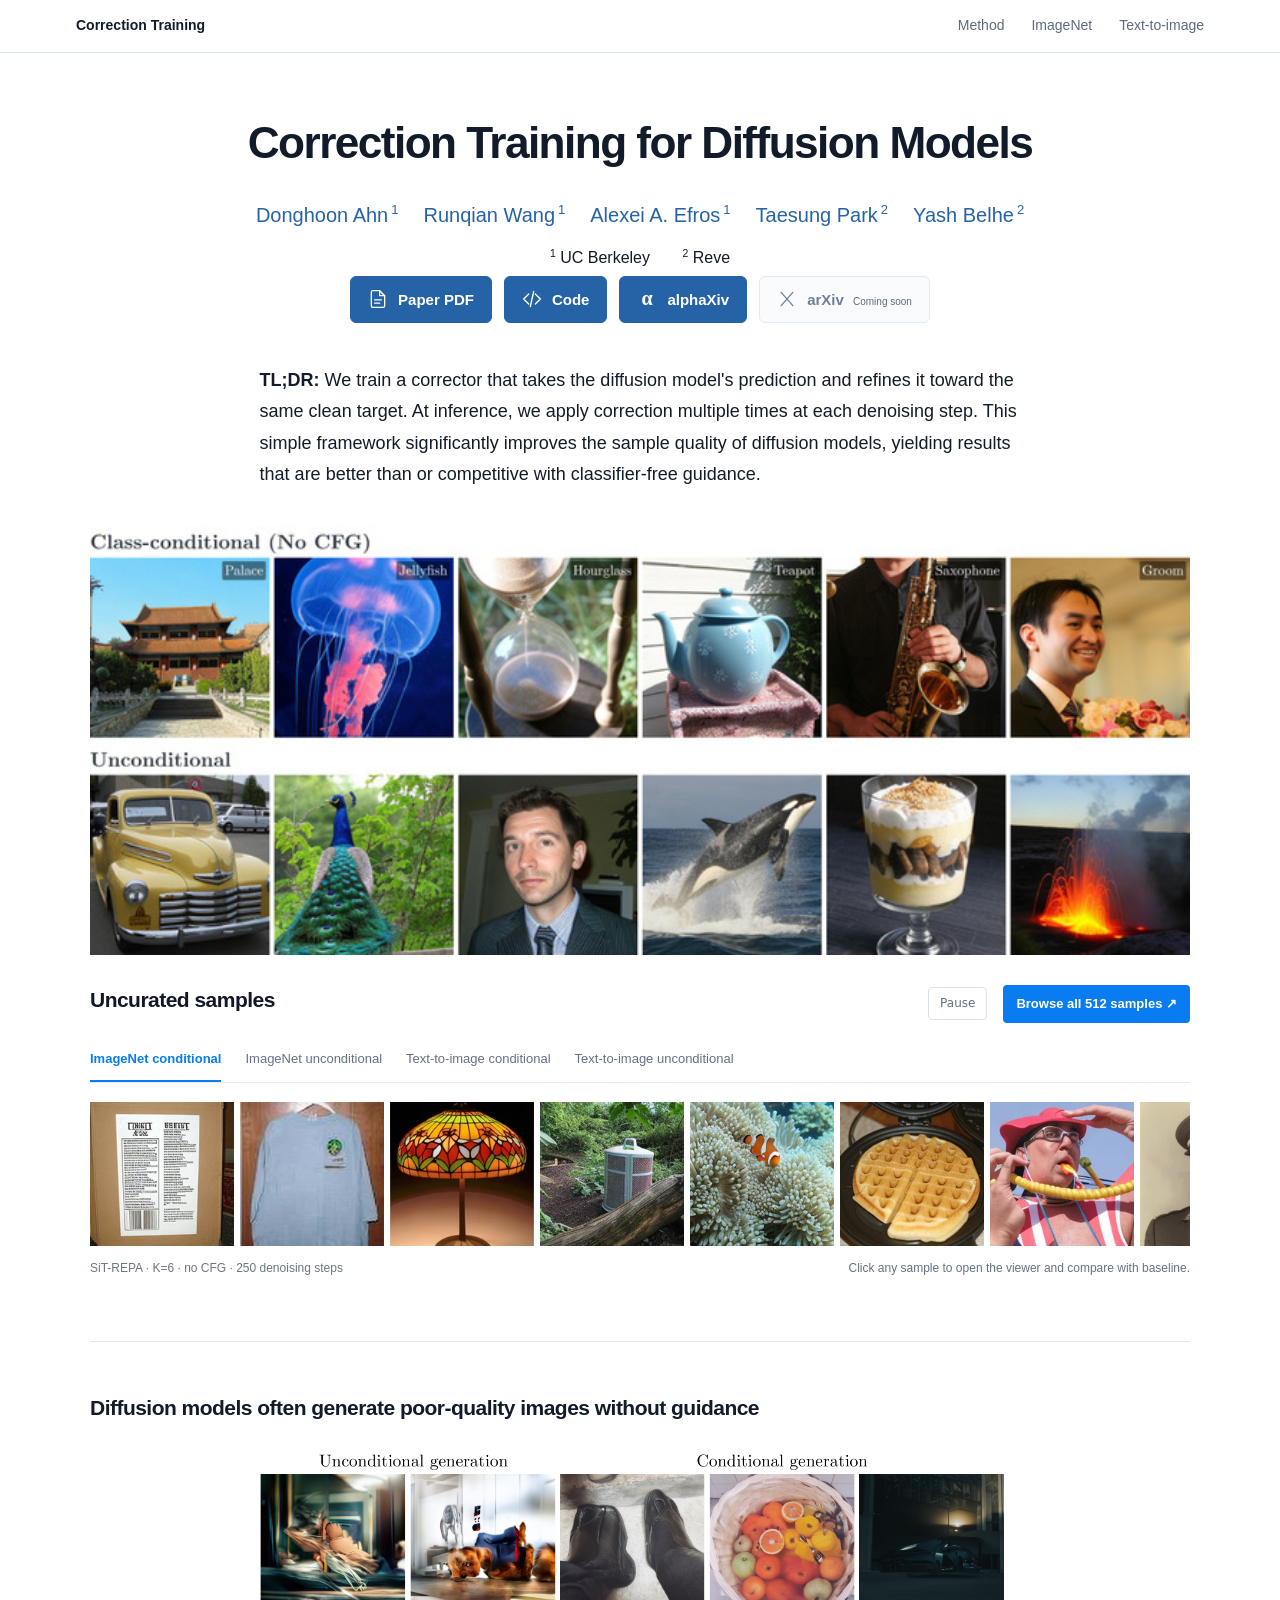
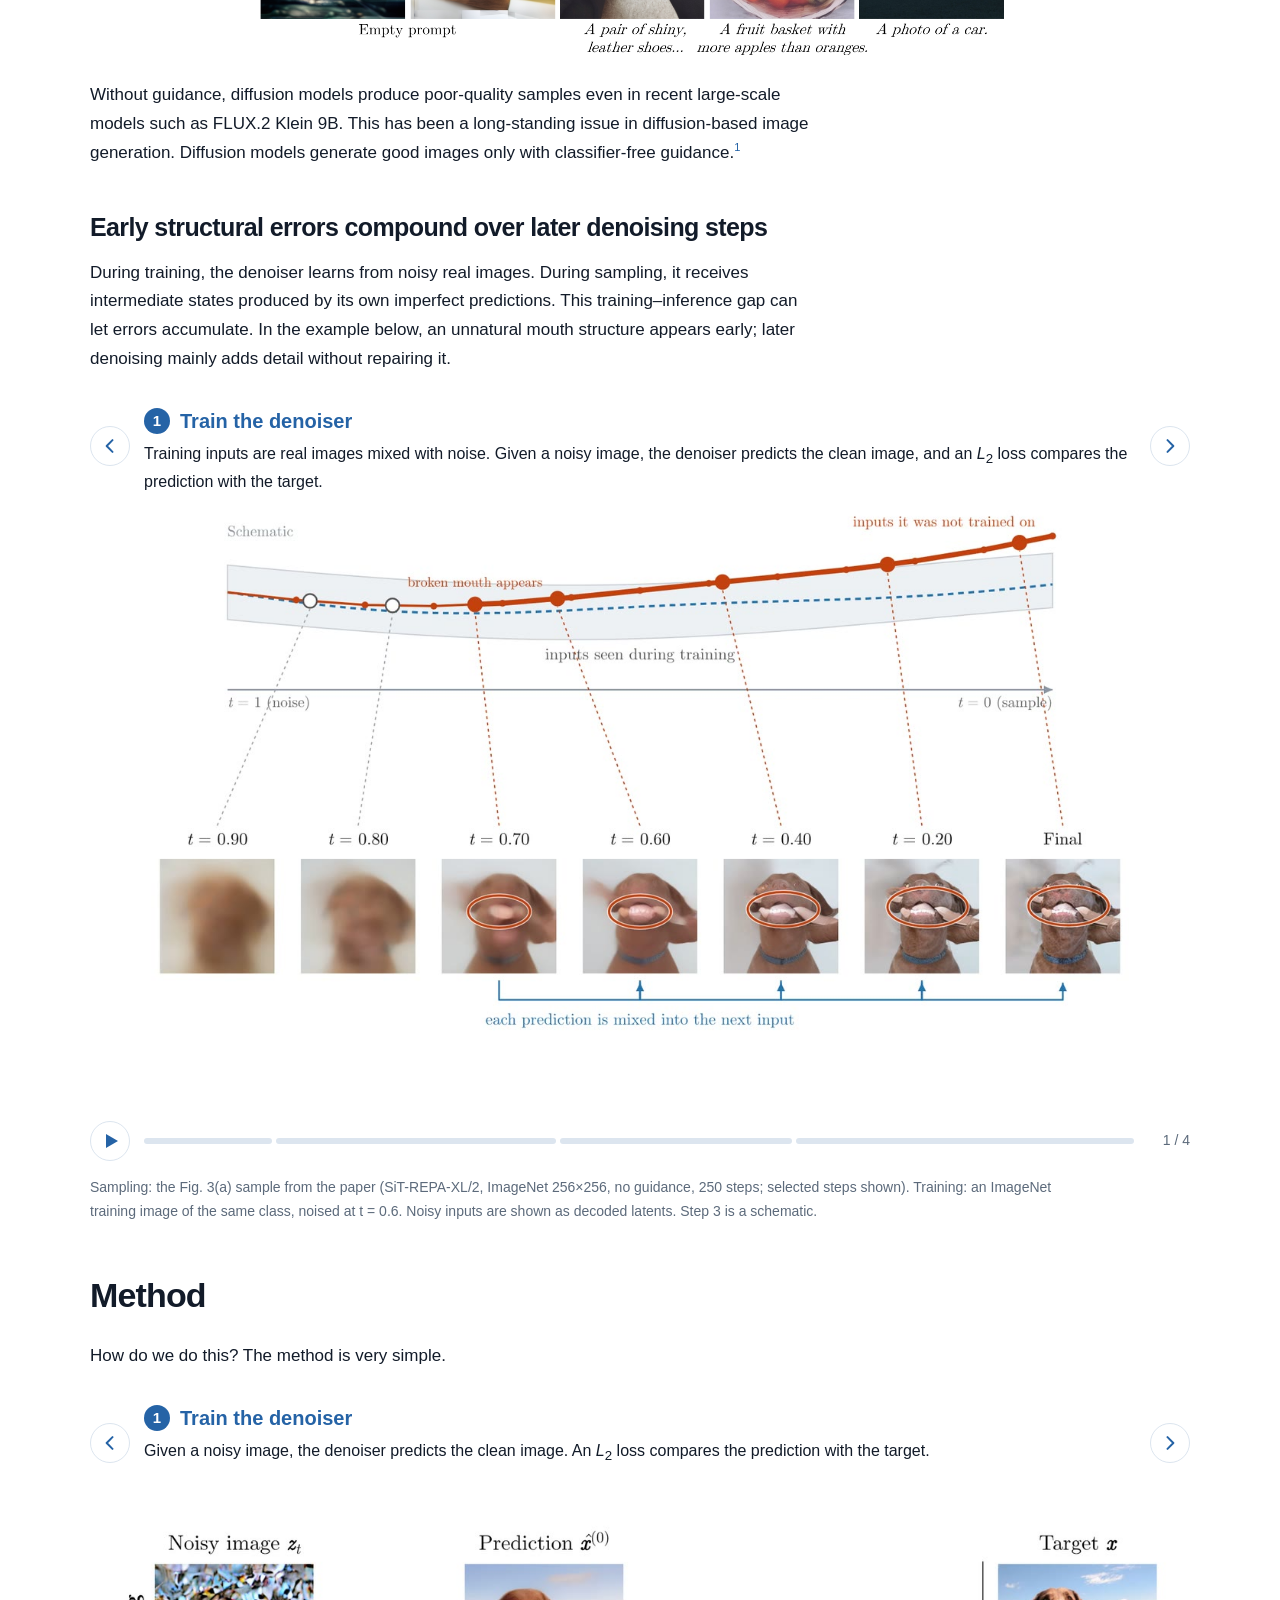
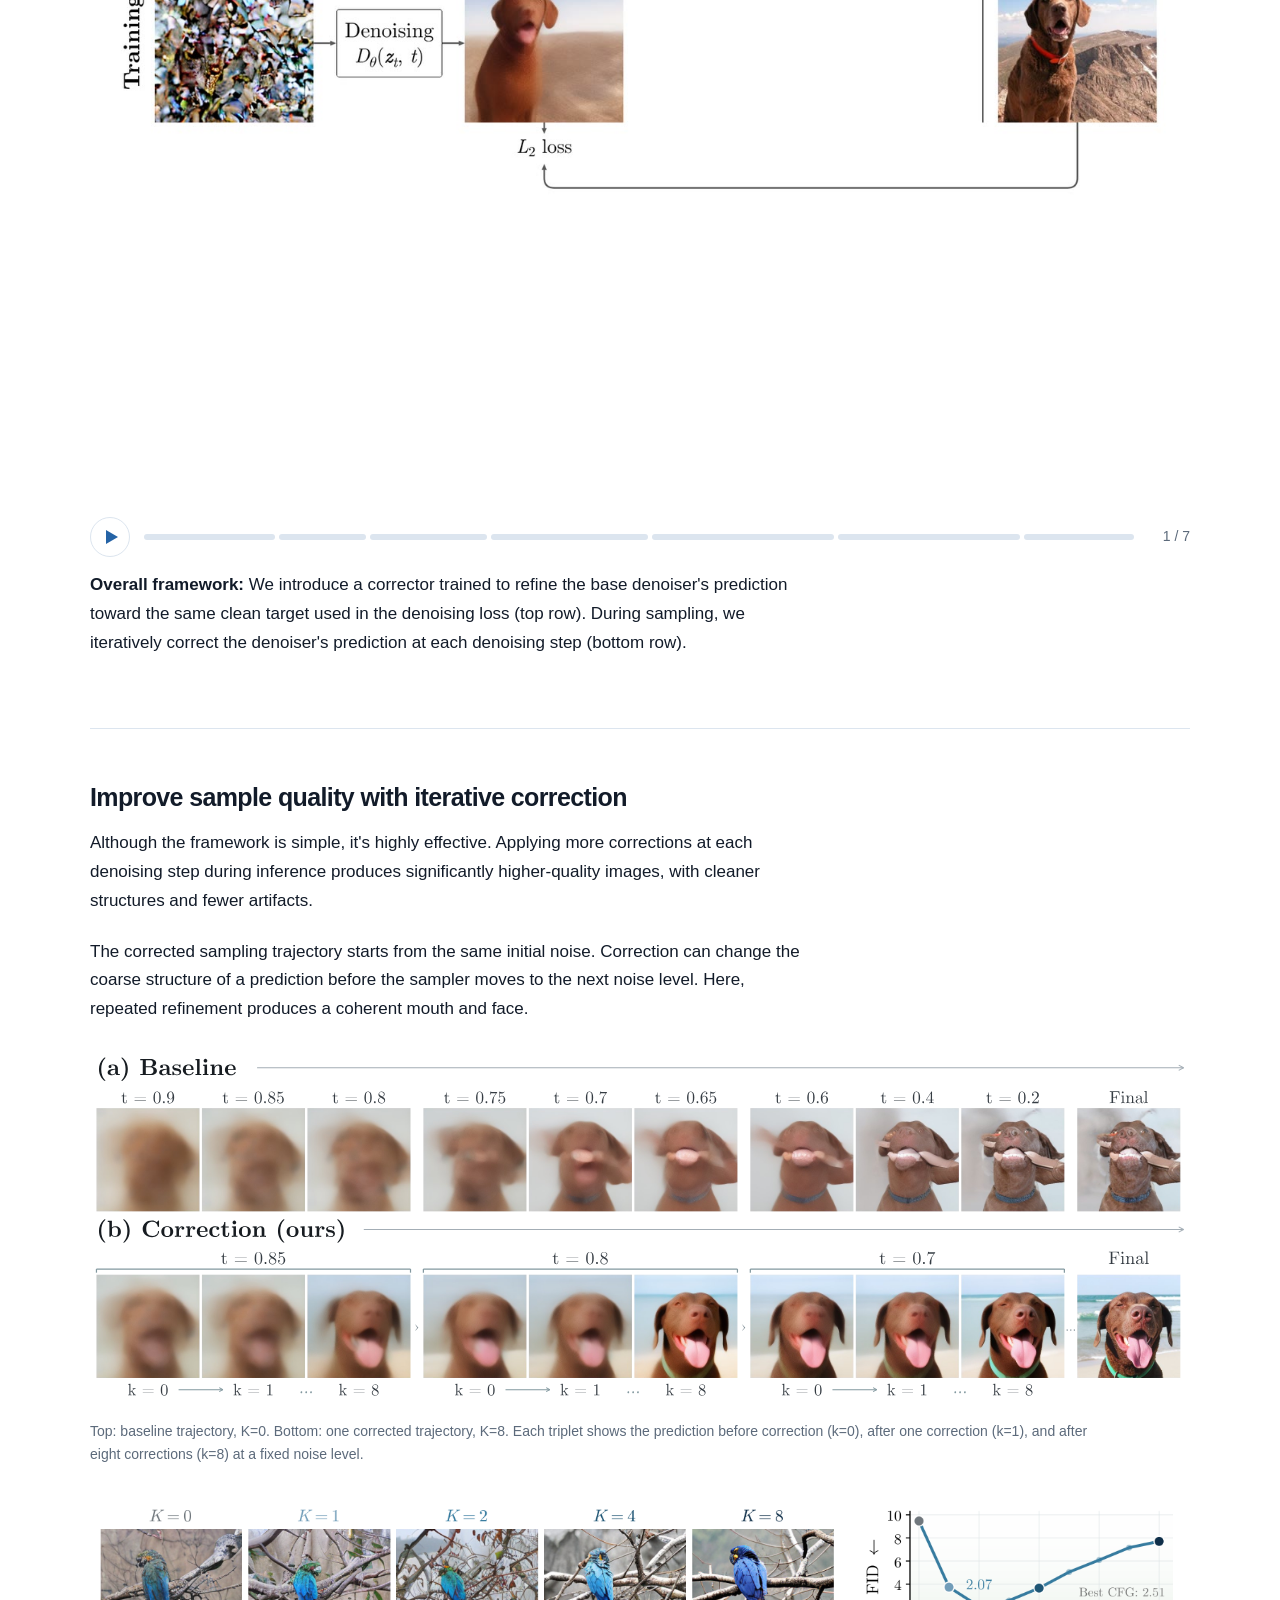
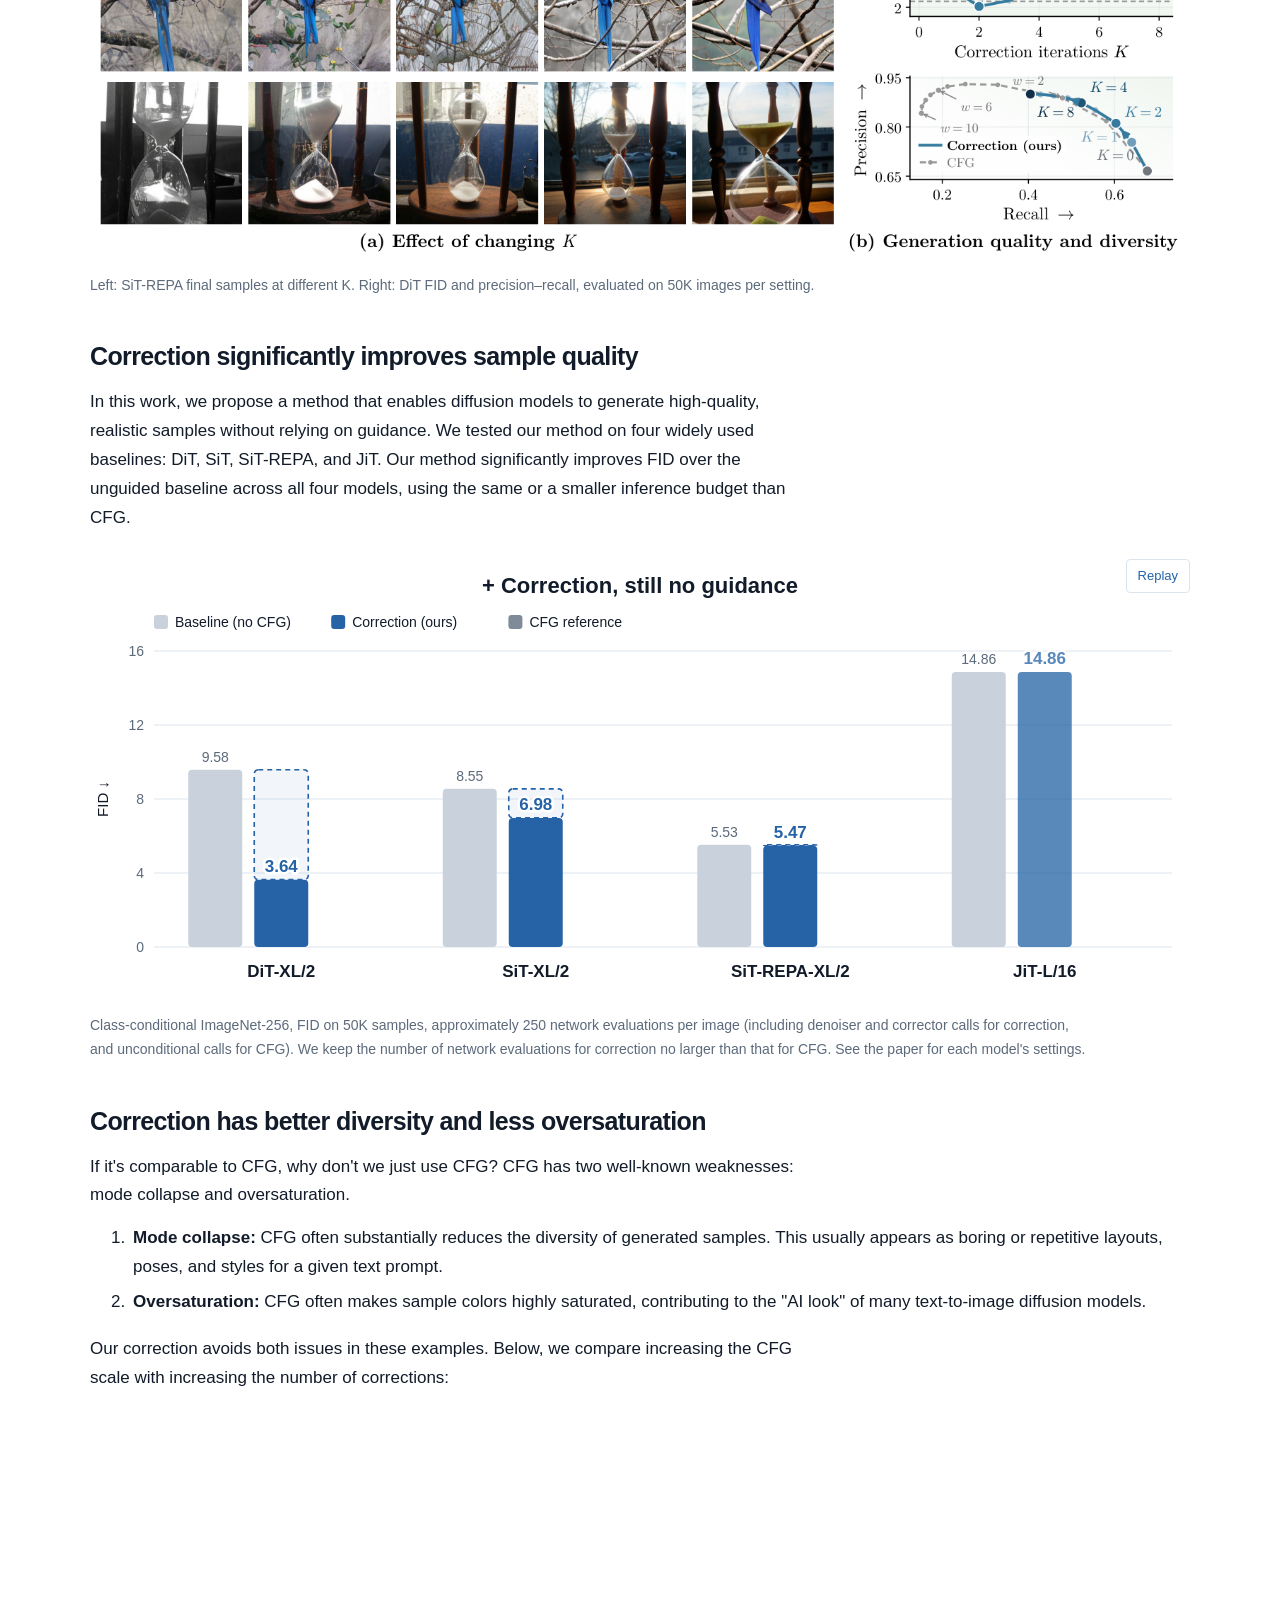
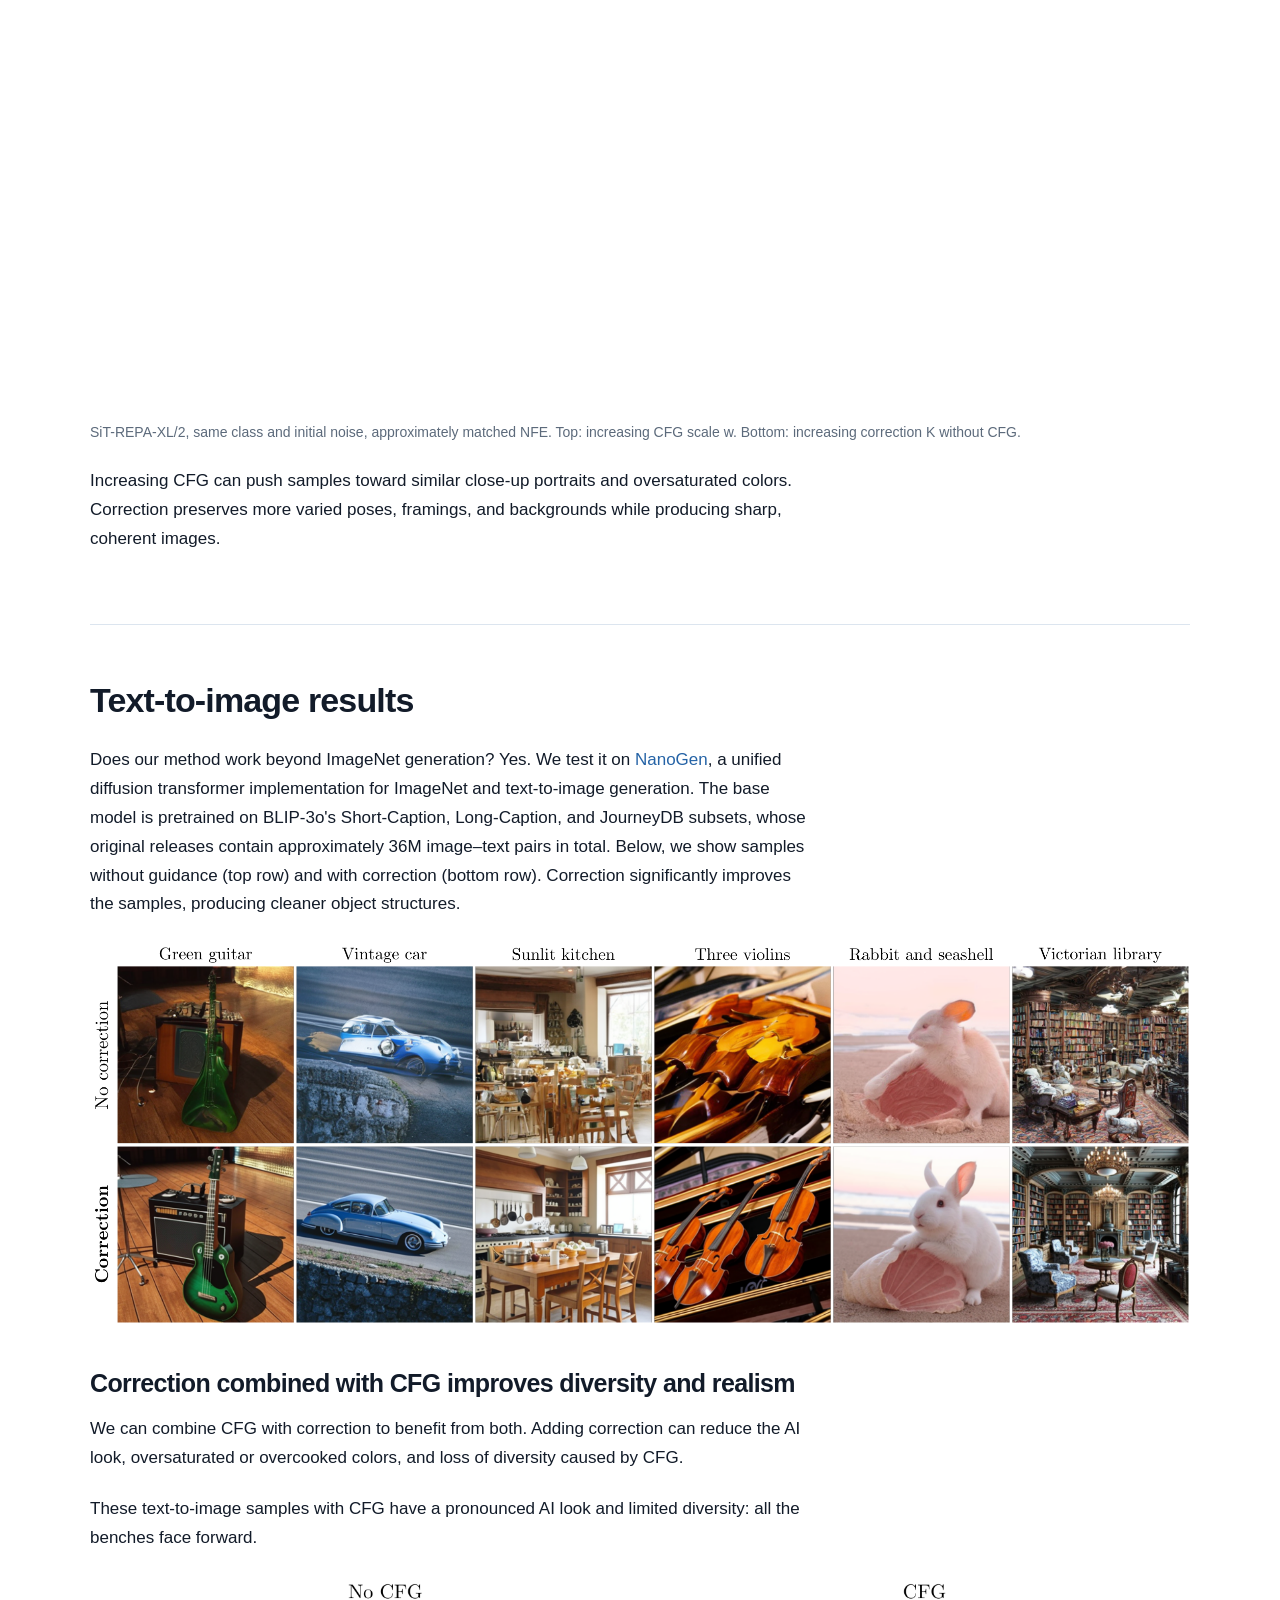
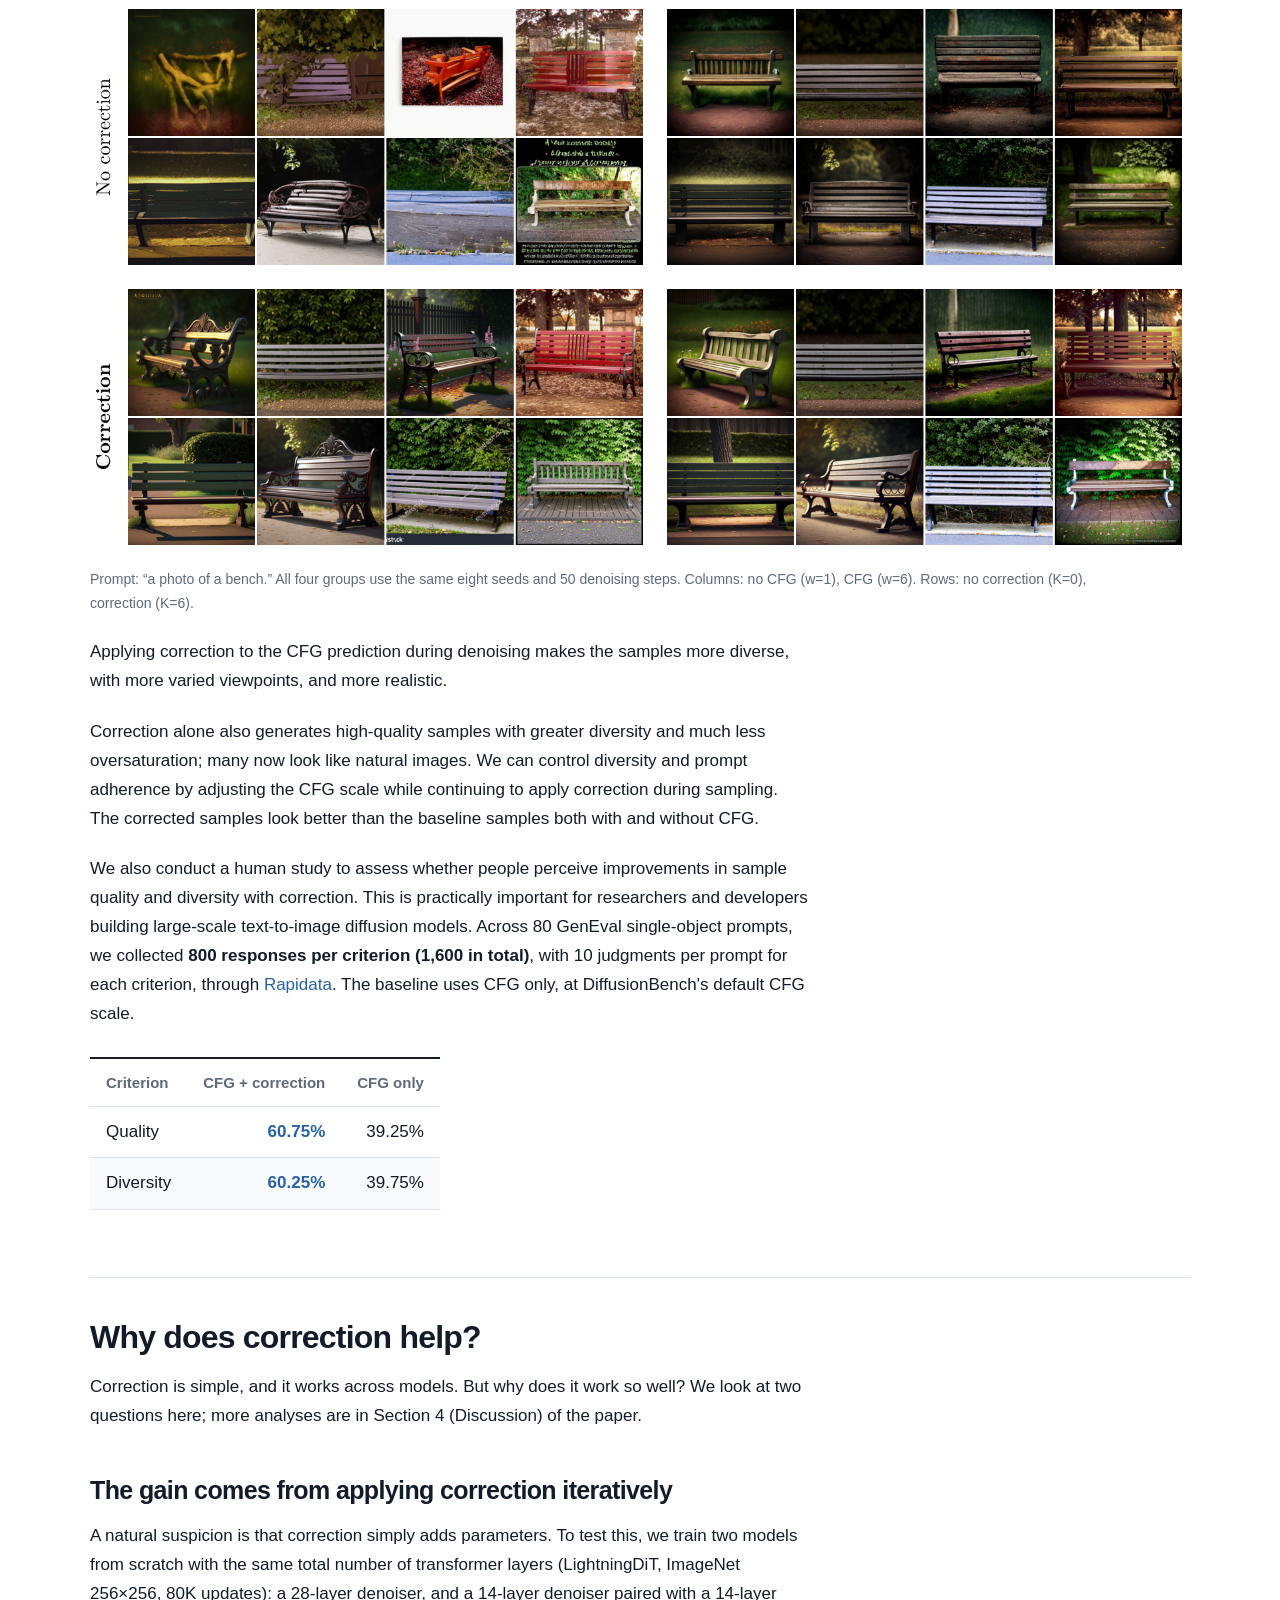
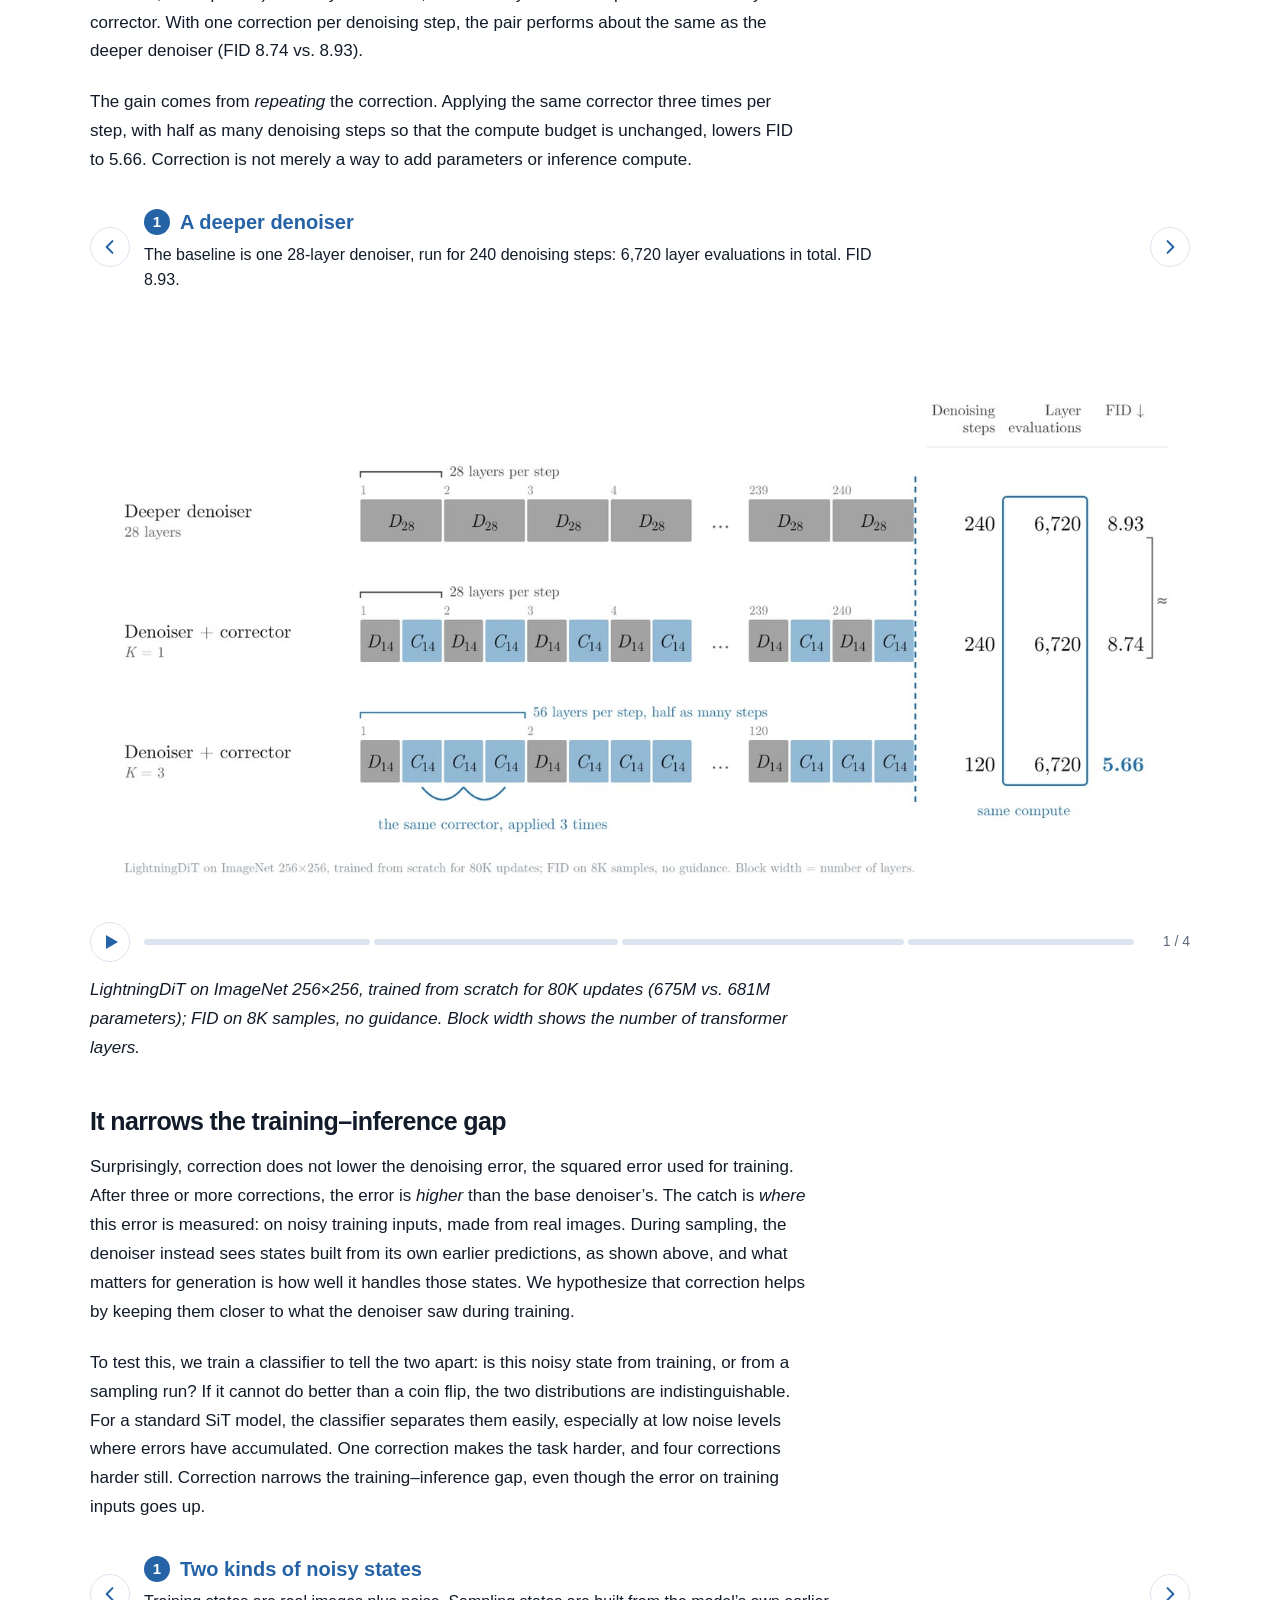
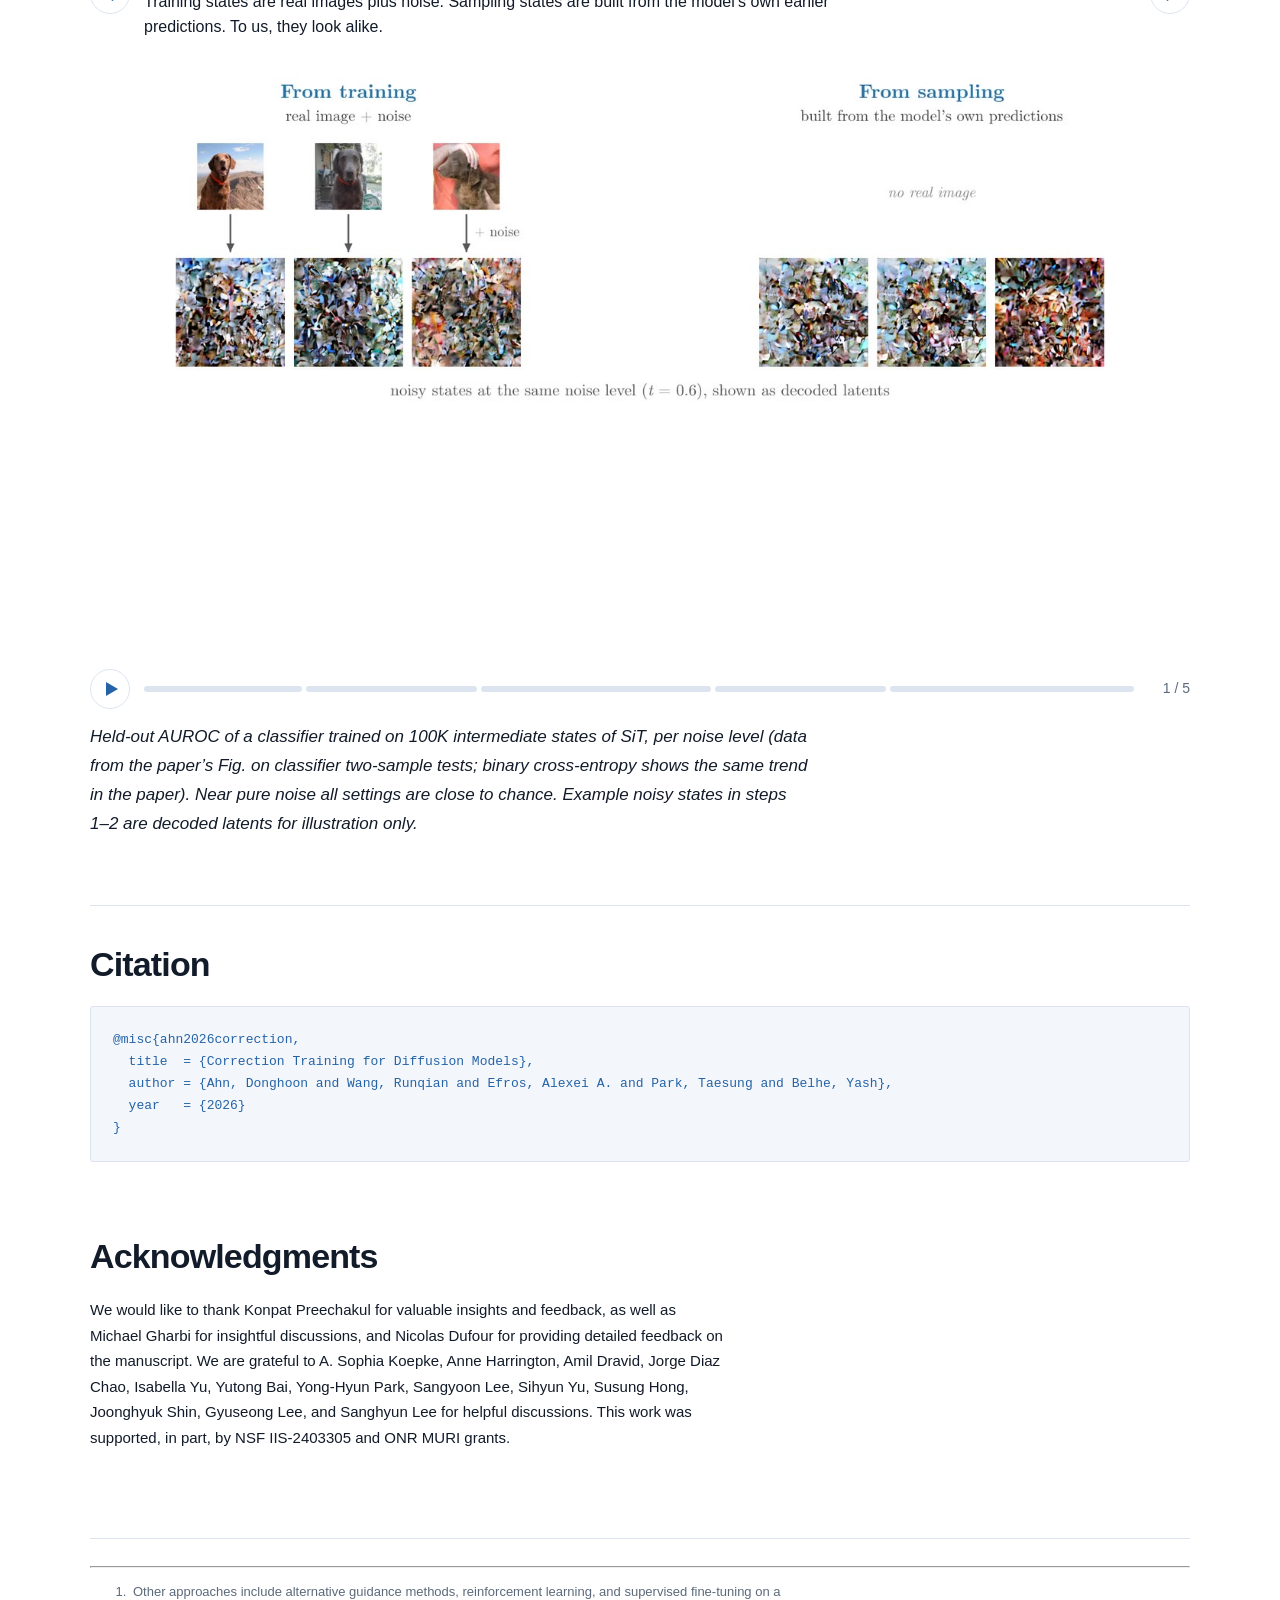
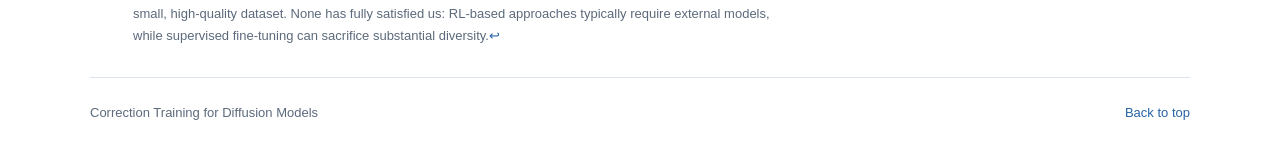
==== commit a2771649: "Clarify compounding structural errors in the project page" ====
--- a/docs/index.html
+++ b/docs/index.html
@@ -29,7 +29,7 @@
 <h3 id="diffusion-models-often-generate-poor-quality-images-without-guidance">Diffusion models often generate poor-quality images without guidance</h3>
 <figure class="paper-figure flux-small"><a class="figure-link" href="assets/flux-klein-no-cfg/unguided_examples.png" data-lightbox><img loading="lazy" decoding="async" src="assets/flux-klein-no-cfg/unguided_examples.png" alt="FLUX.2 Klein 9B Base samples without classifier-free guidance: two empty-prompt generations, leather shoes, a fruit basket, and a car." /></a></figure>
 <p>Without guidance, diffusion models produce poor-quality samples even in recent large-scale models such as FLUX.2 Klein 9B. This has been a long-standing issue in diffusion-based image generation. Diffusion models generate good images only with classifier-free guidance.<a href="#fn1" class="footnote-ref" id="fnref1"><sup>1</sup></a></p>
-<h3 id="structural-errors-during-denoising">Early structural errors can survive later denoising steps</h3>
+<h3 id="structural-errors-during-denoising">Early structural errors compound over later denoising steps</h3>
 <p>During training, the denoiser learns from noisy real images. During sampling, it receives intermediate states produced by its own imperfect predictions. This training–inference gap can let errors accumulate. In the example below, an unnatural mouth structure appears early; later denoising mainly adds detail without repairing it.</p>
 <link rel="stylesheet" href="assets/motion/stepper.css">
 <figure class="mstep" data-src="assets/motion/gap-steps.mp4" data-poster="assets/motion/gap-steps-poster.jpg" aria-label="The training–inference gap, step by step.">
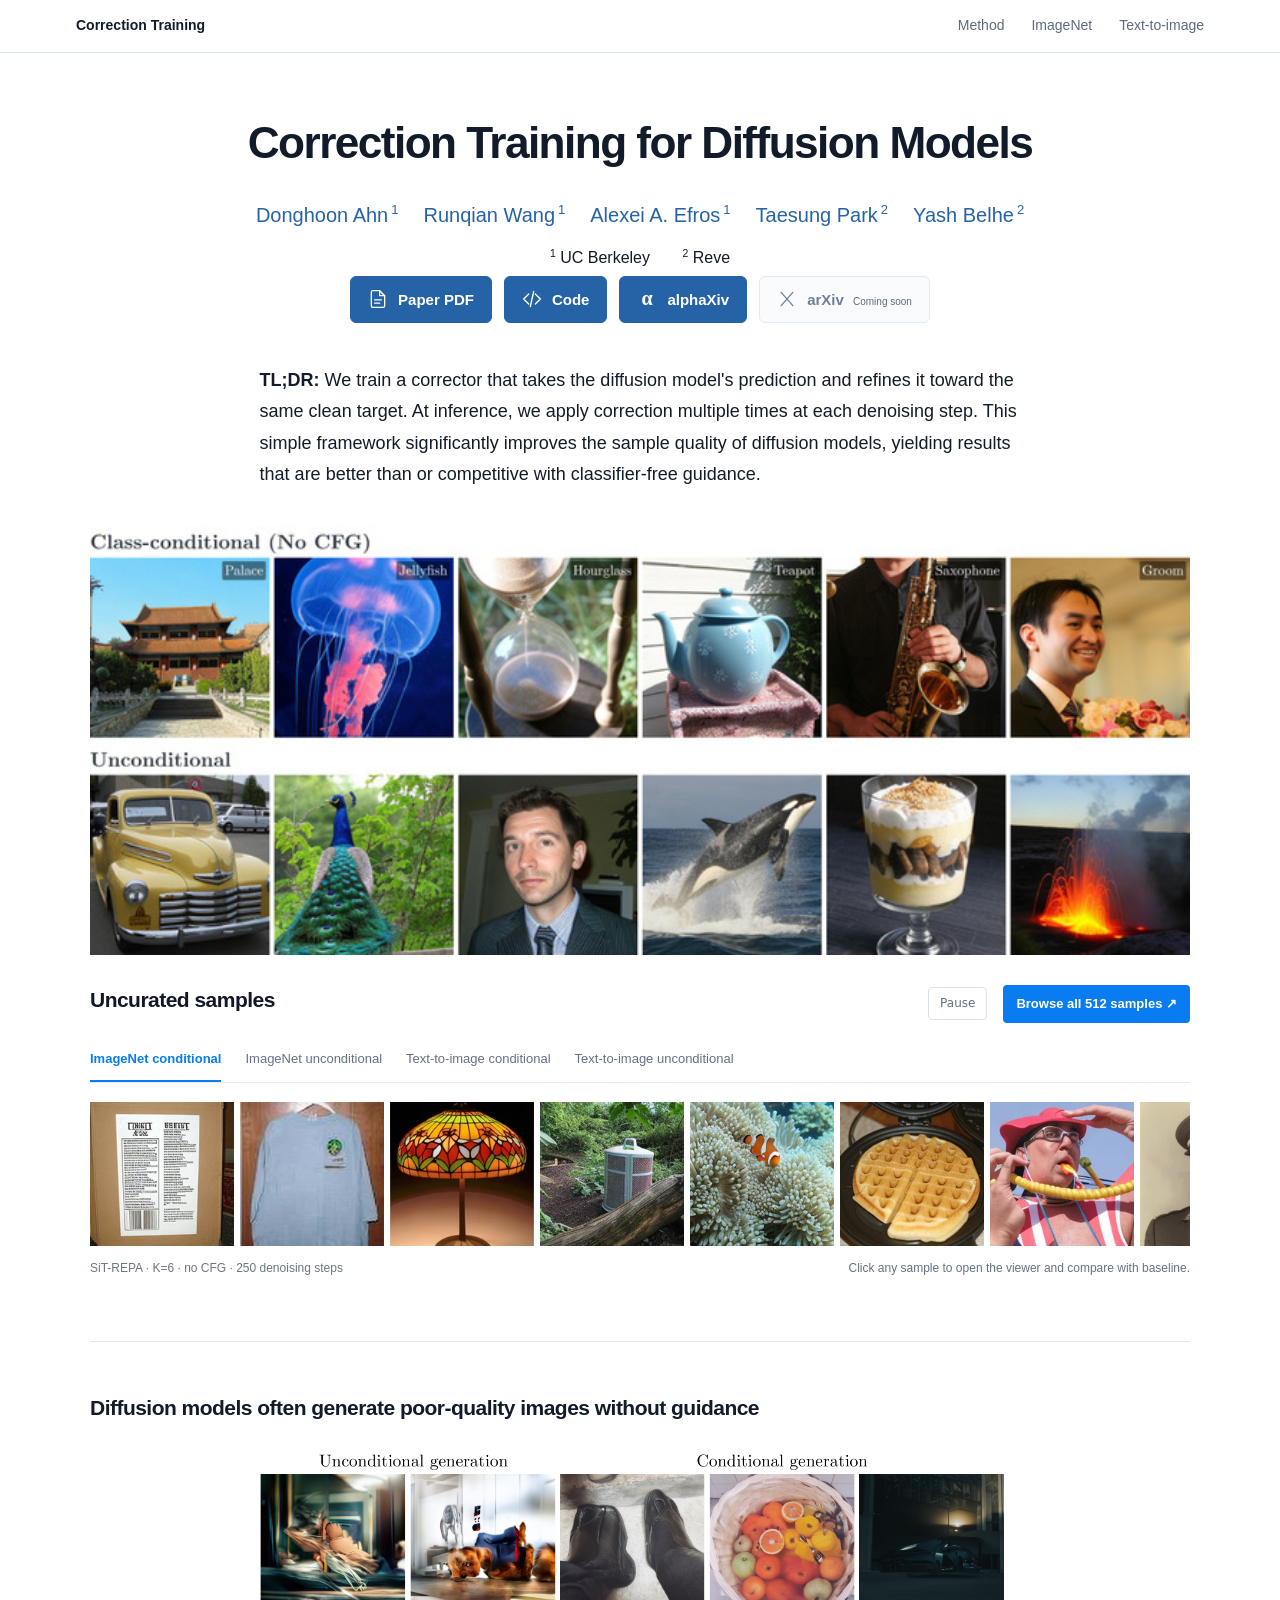
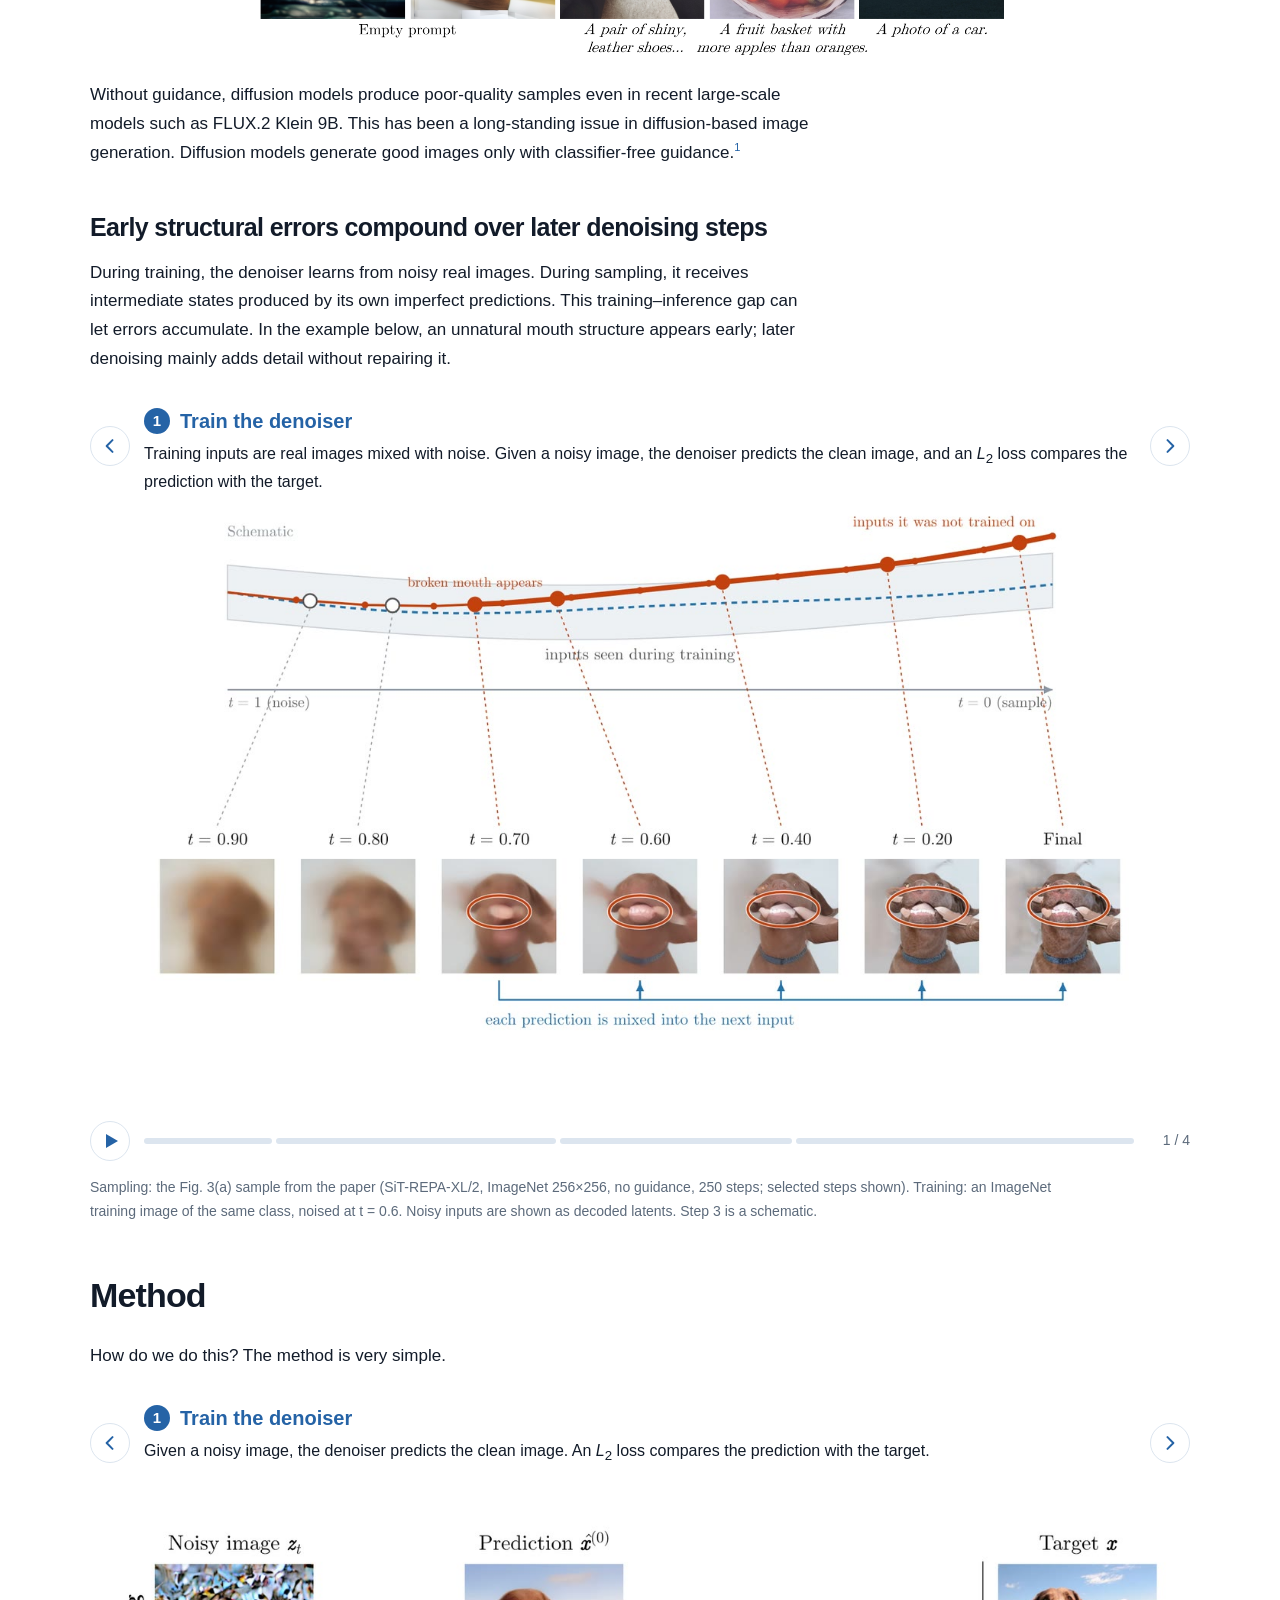
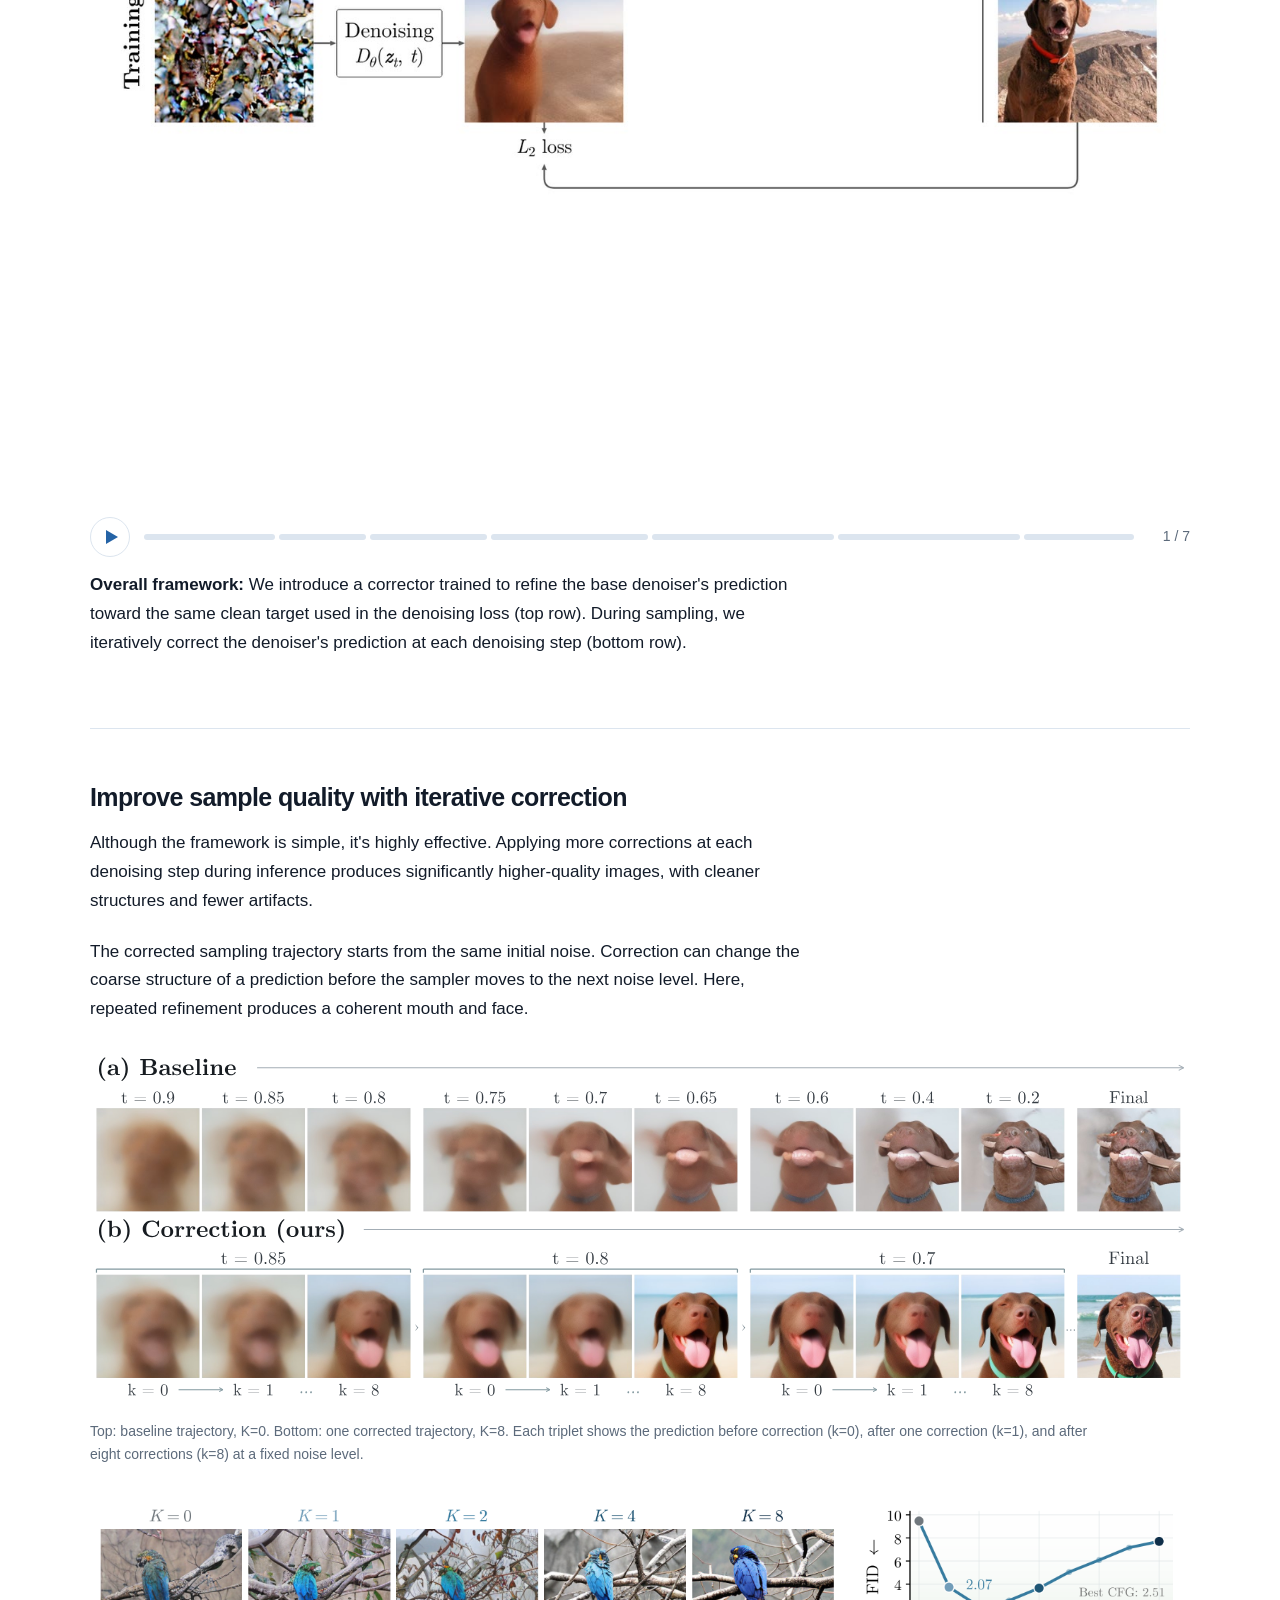
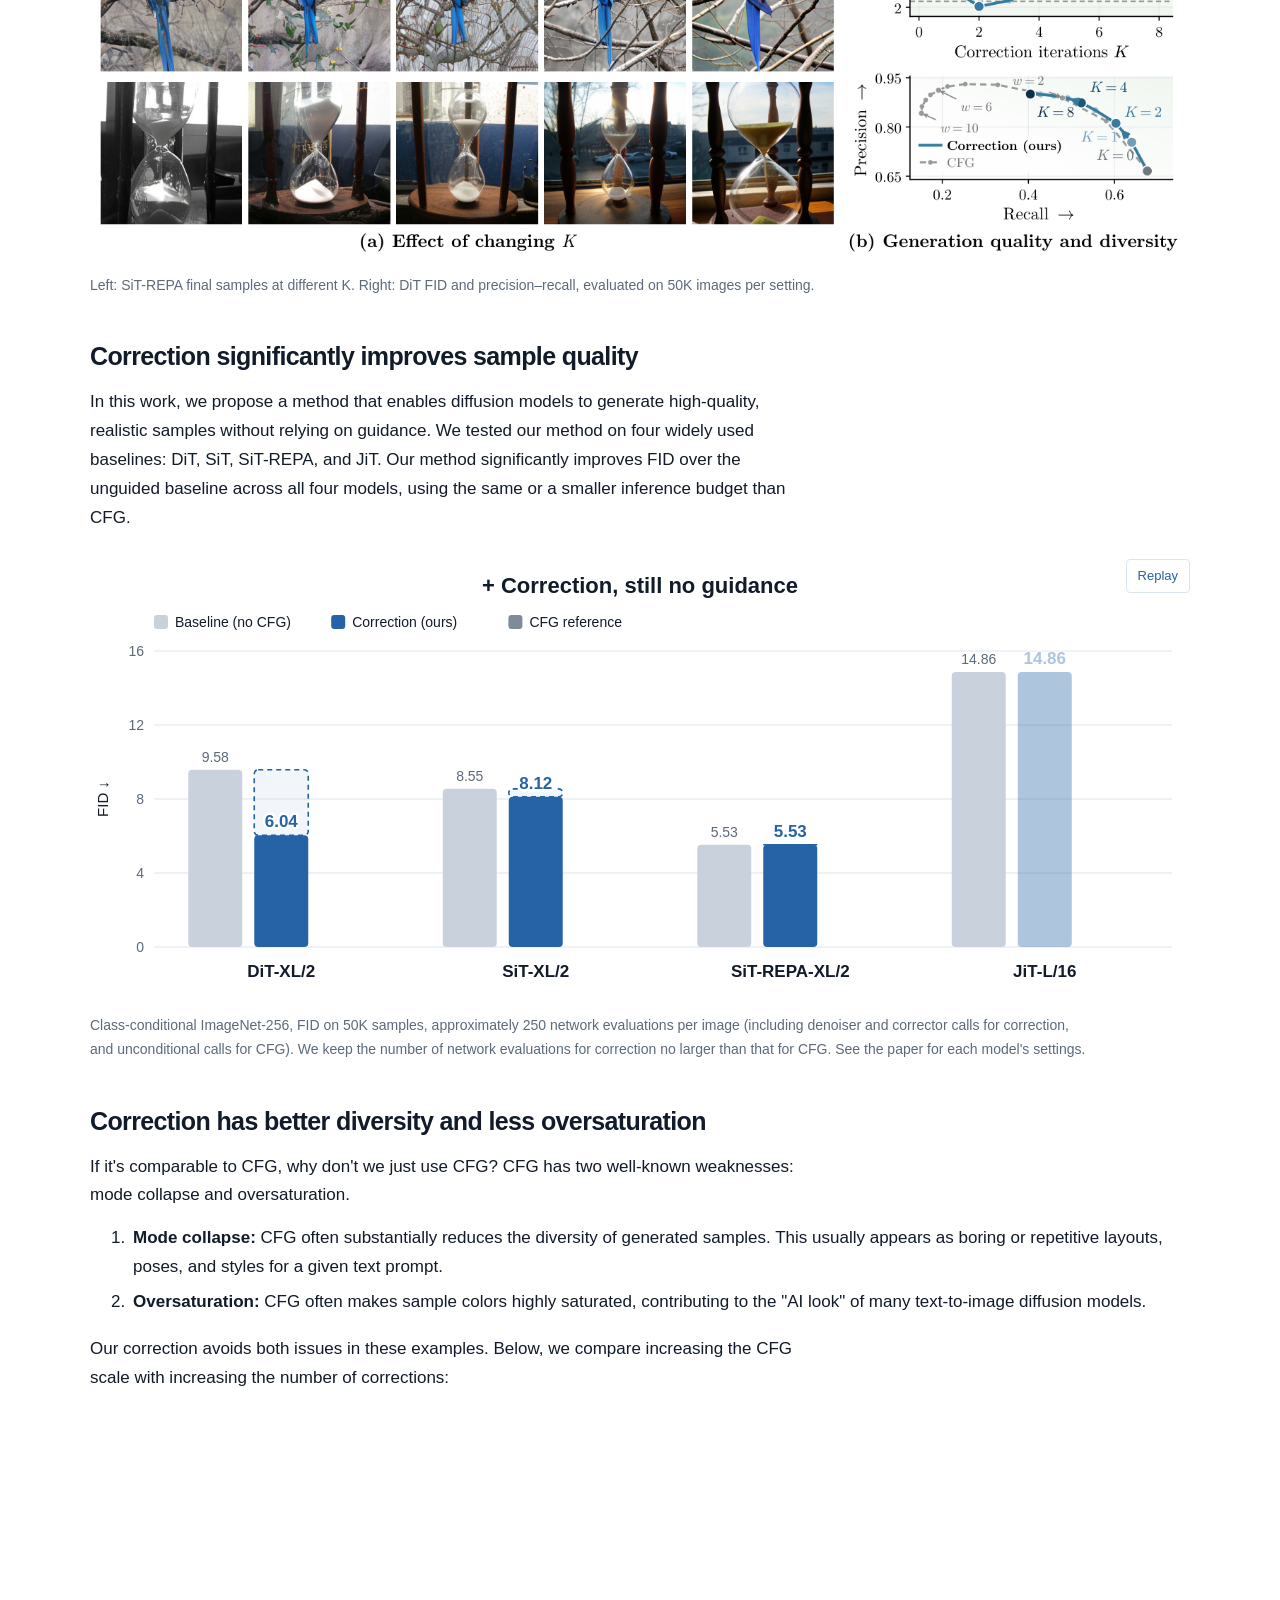
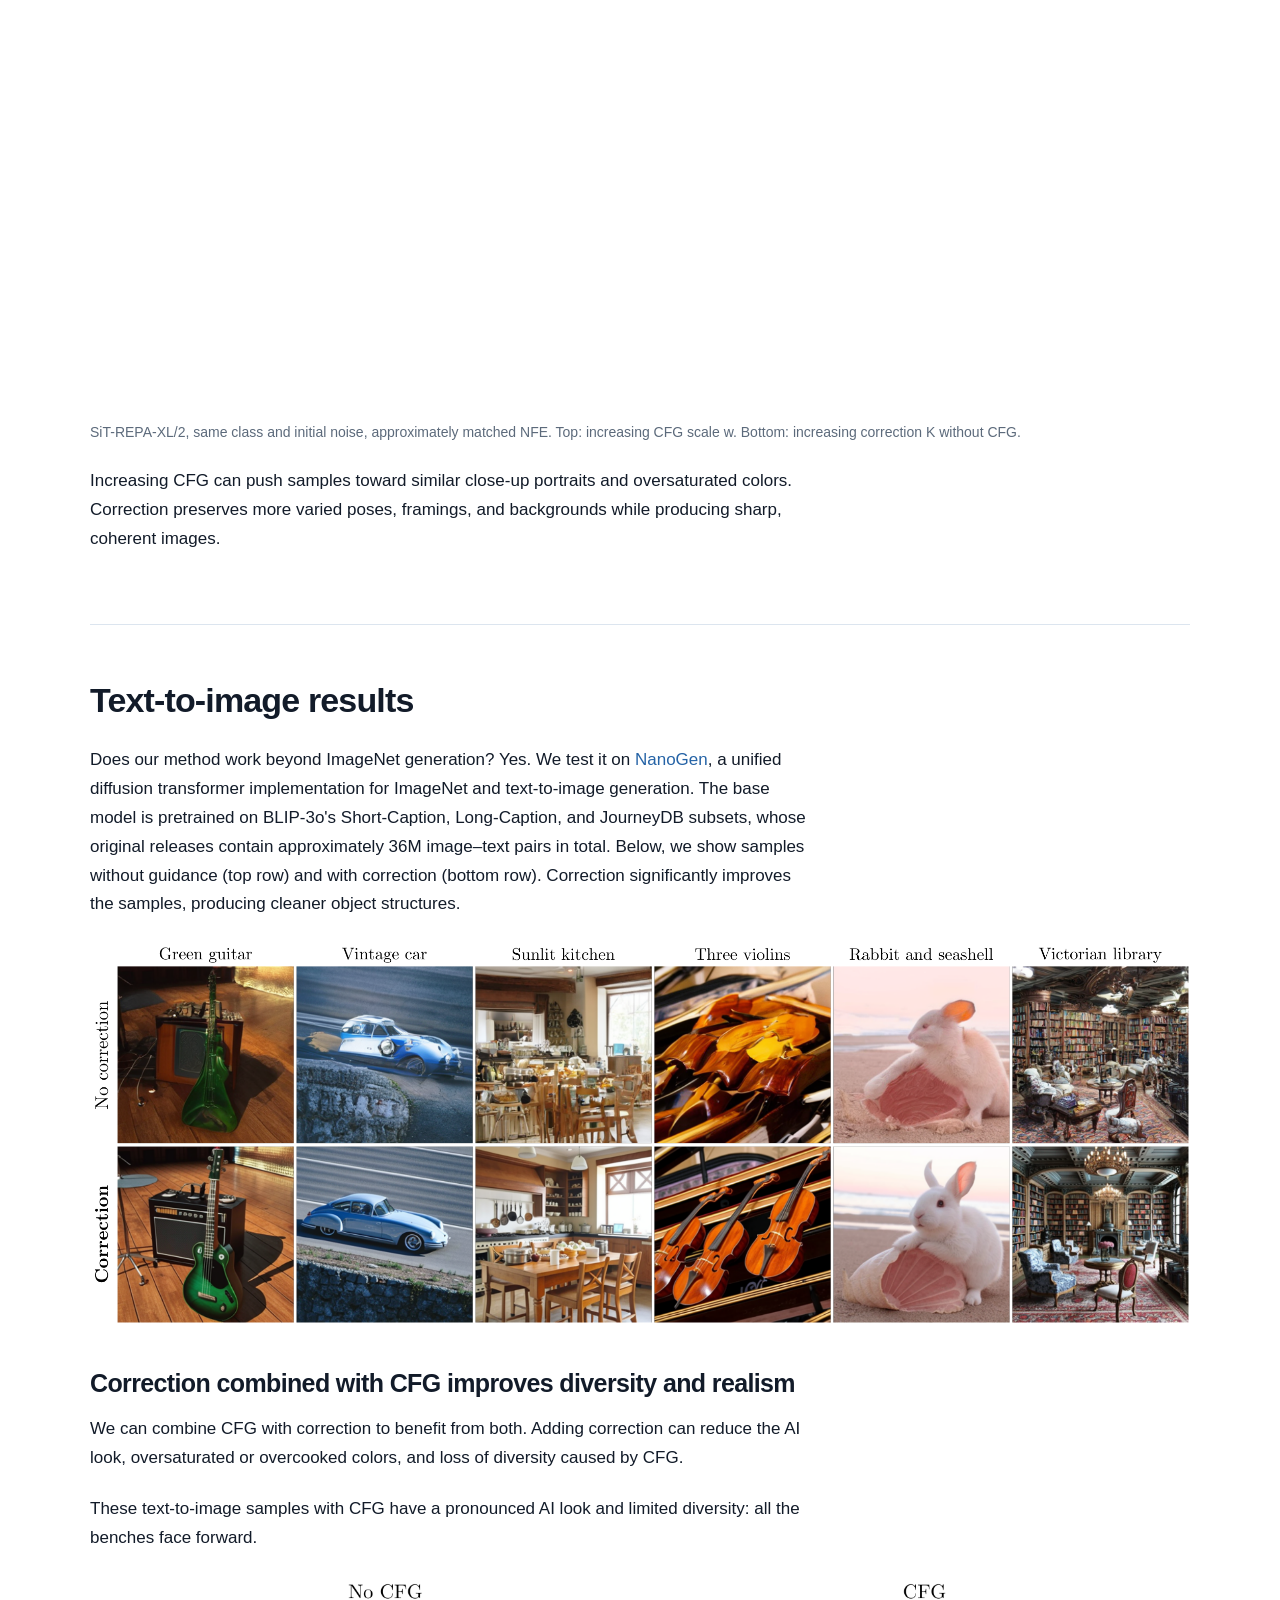
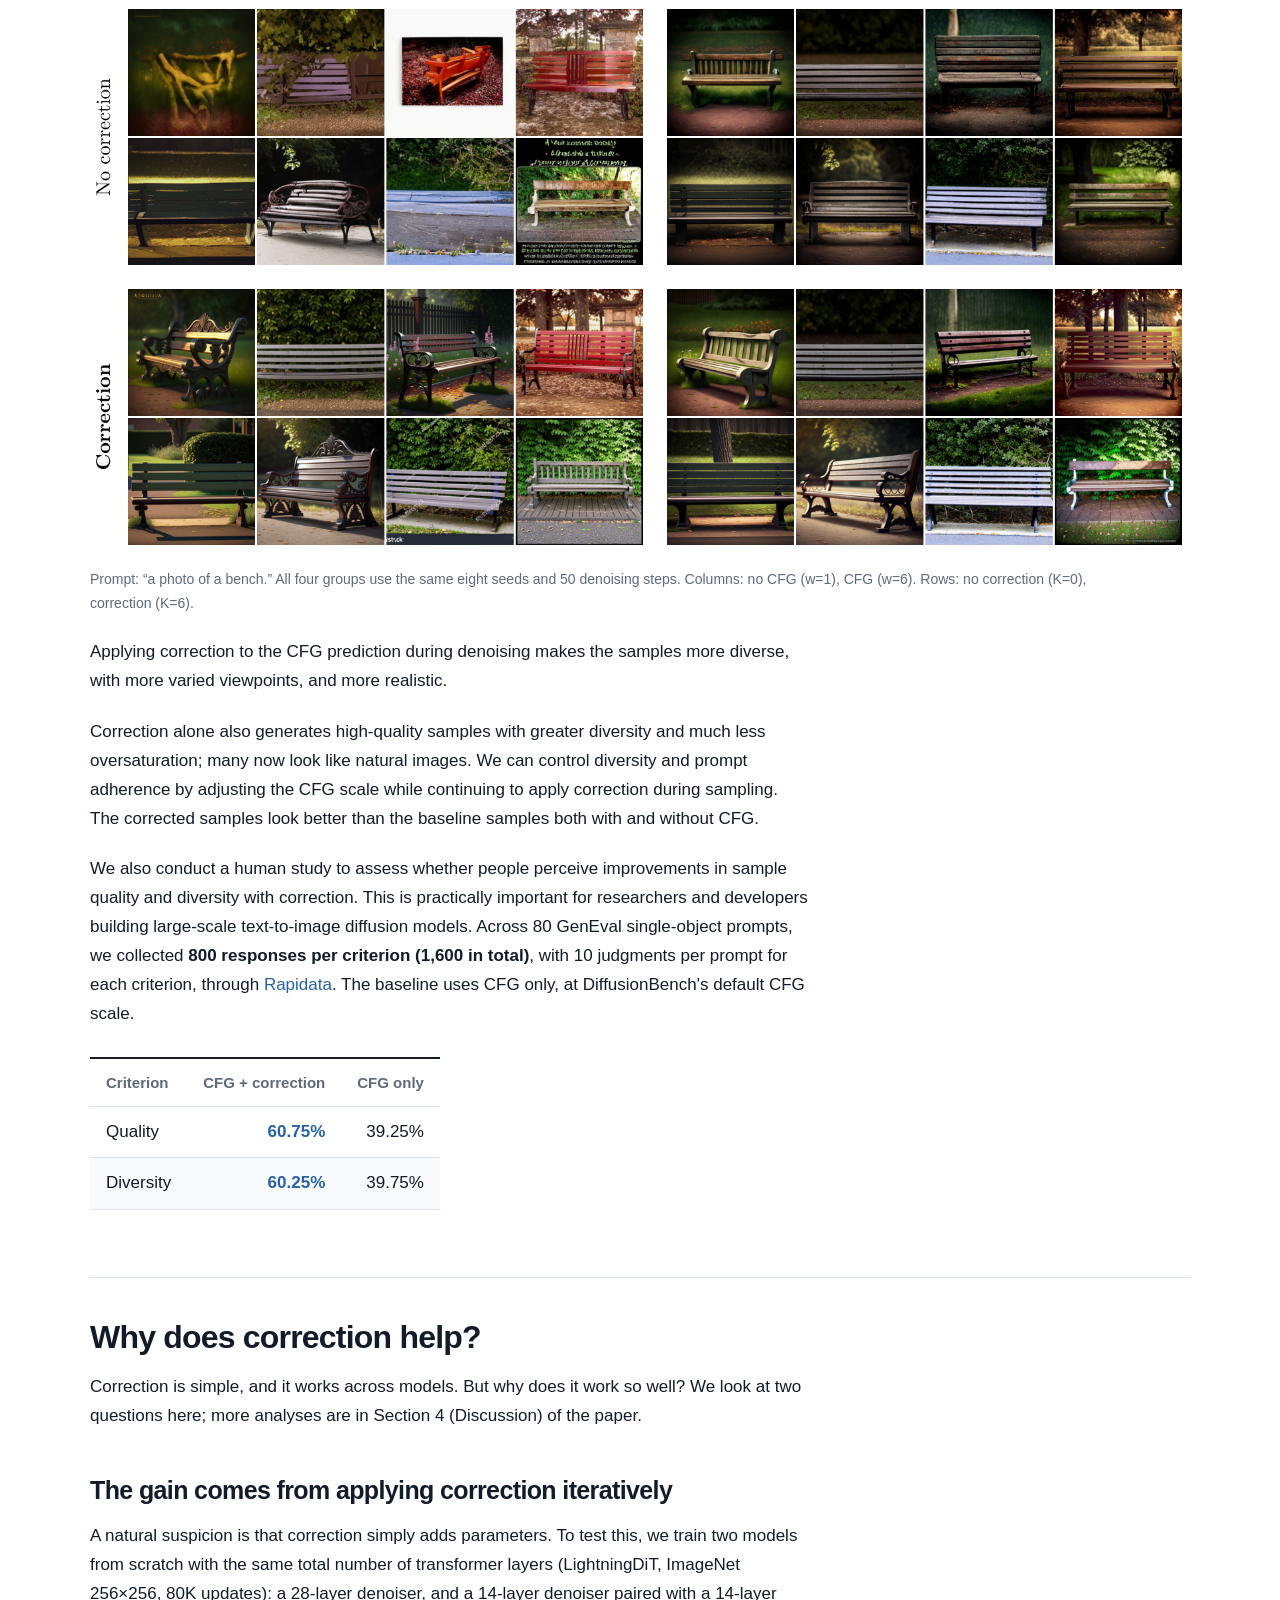
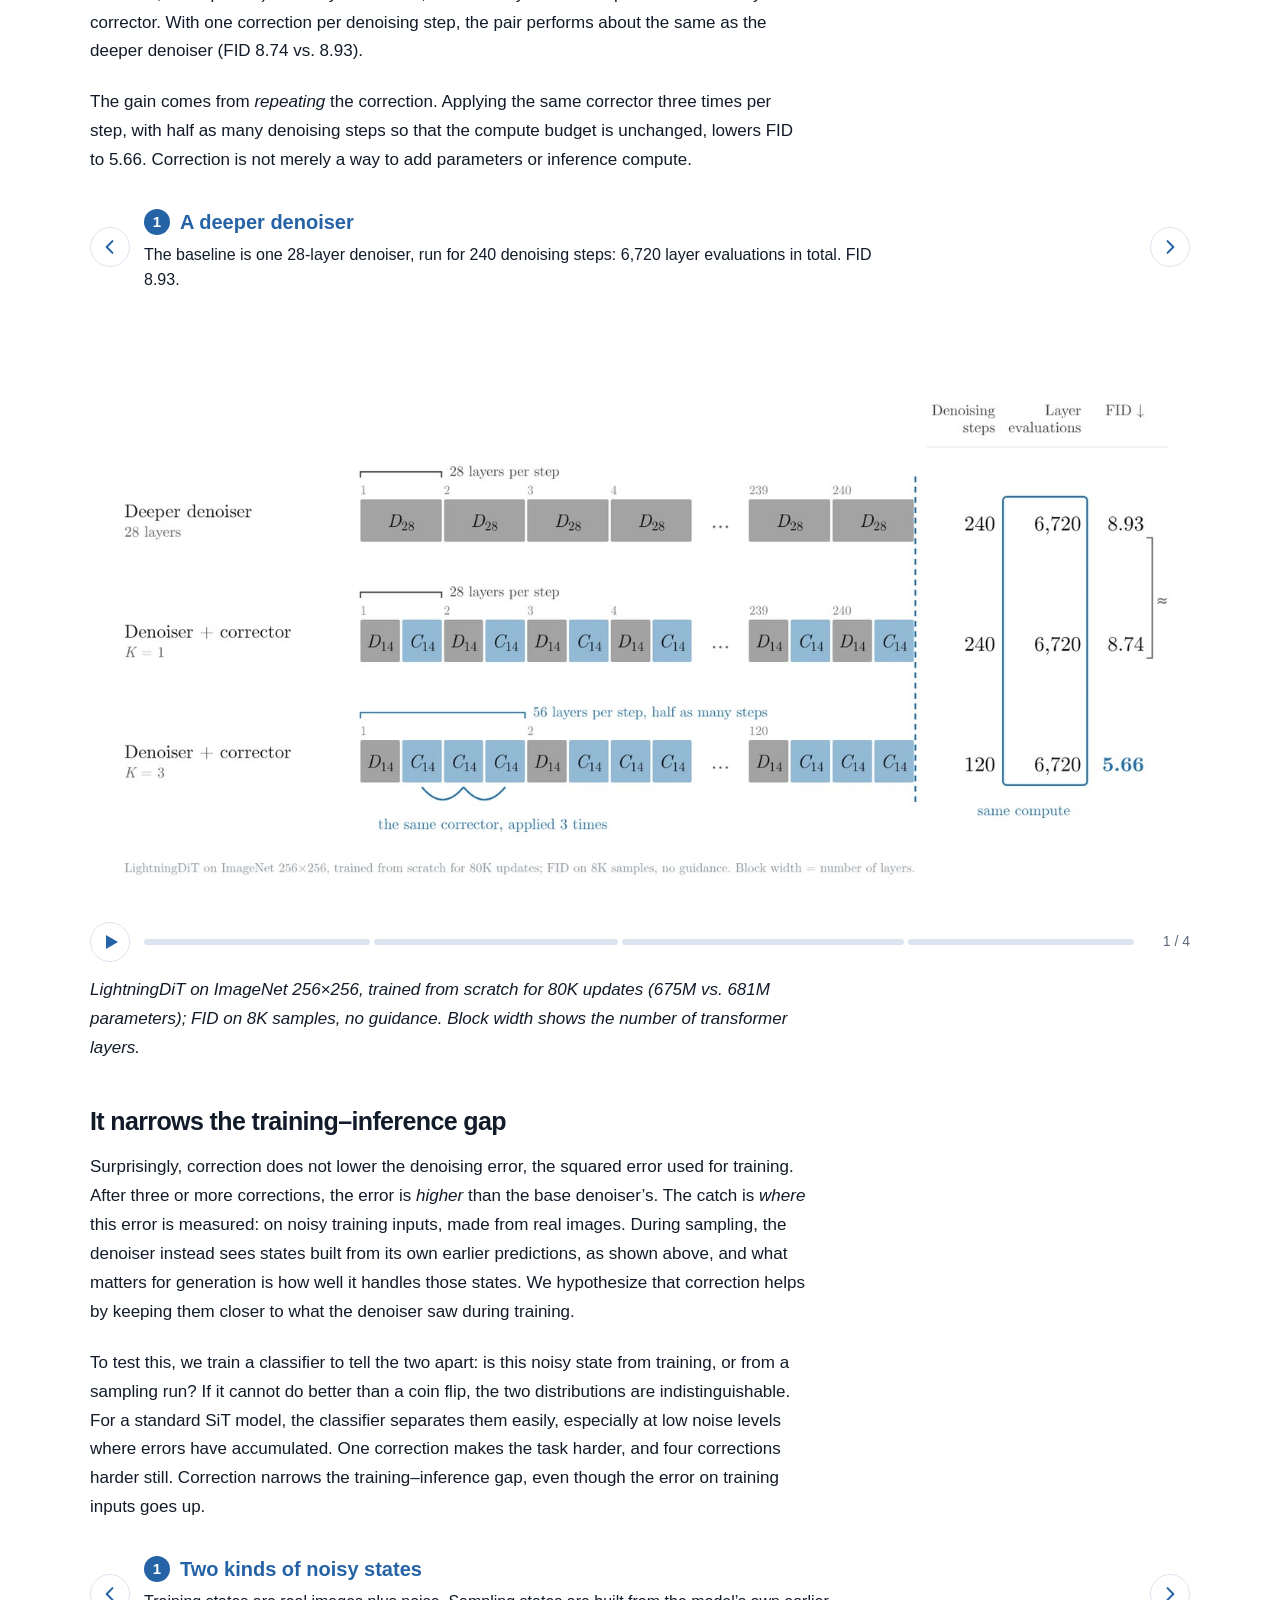
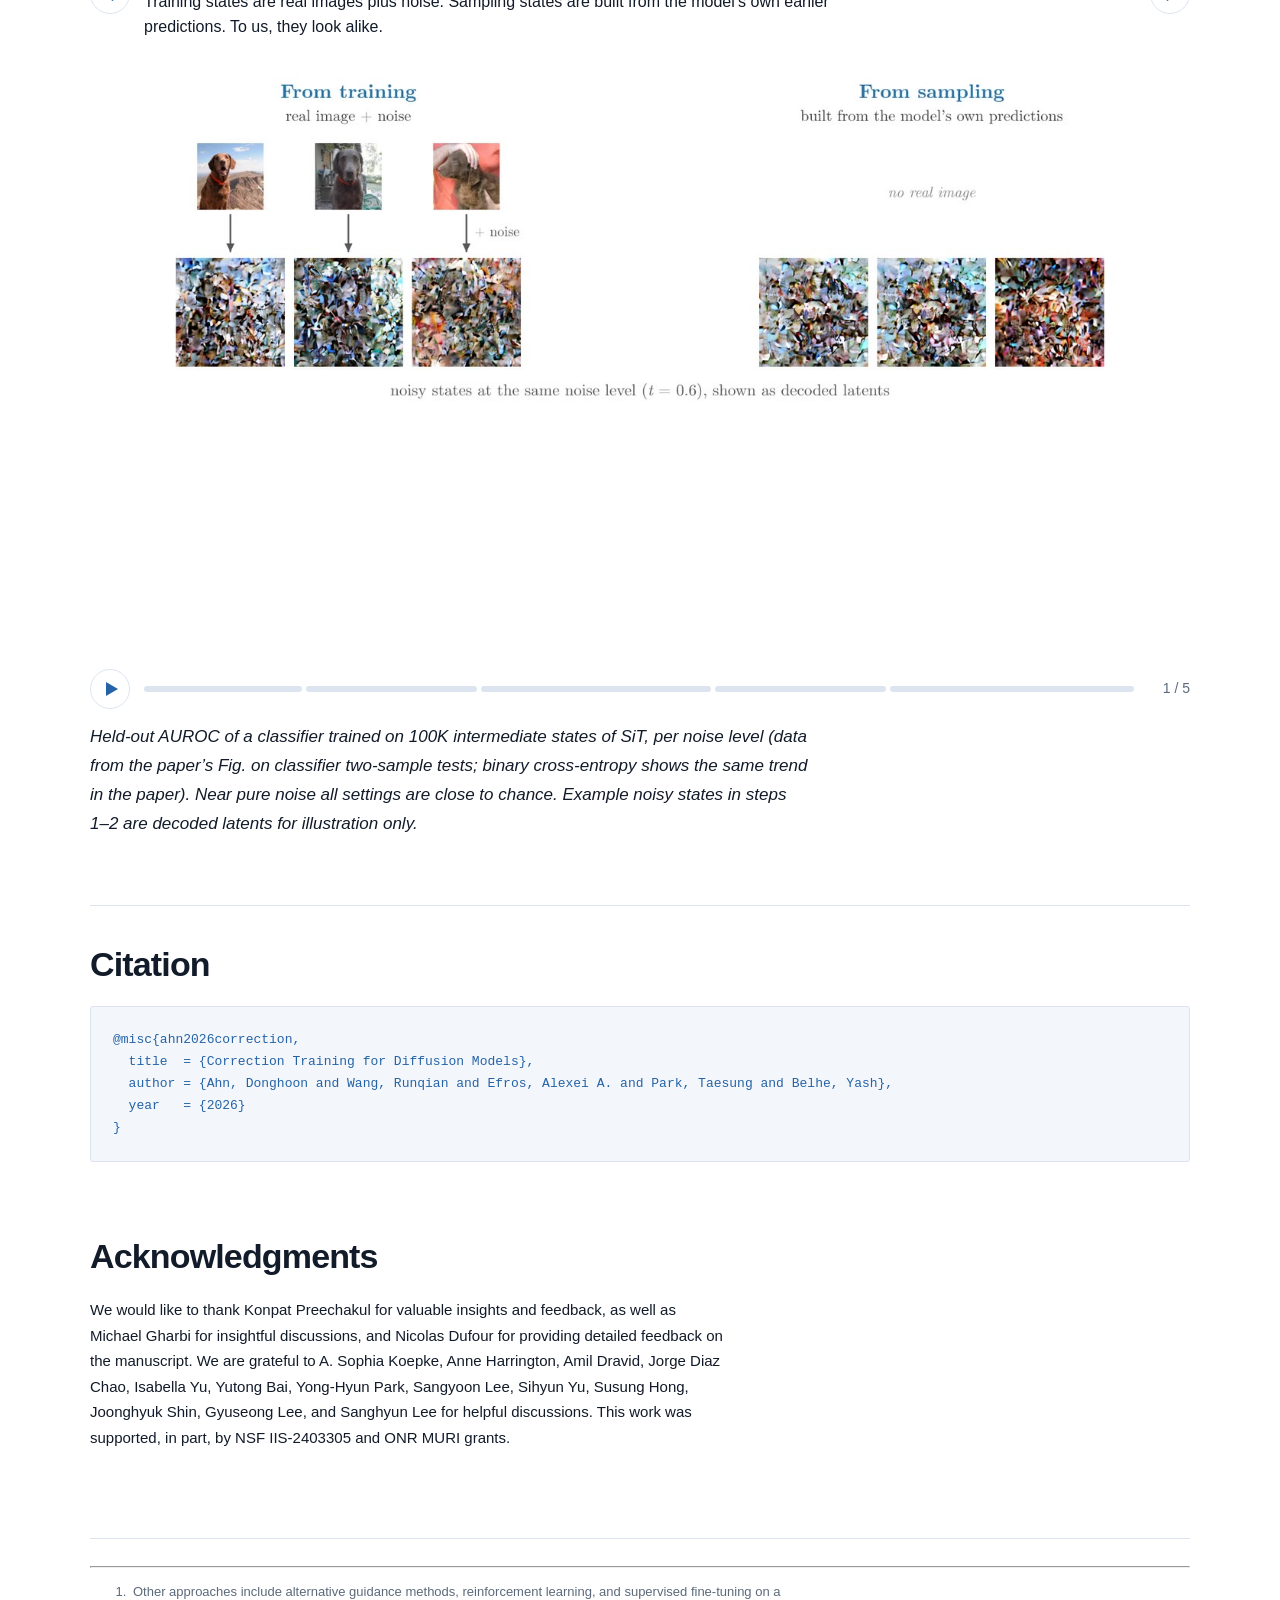
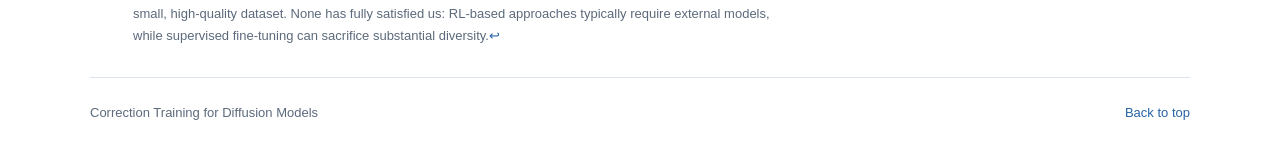
==== commit 1ebd8882: "Update paper PDF with Rapidata credit and current teaser order" ====
--- a/docs/index.html
+++ b/docs/index.html
@@ -6,7 +6,7 @@
 <header class="masthead" id="top"><h1>Correction Training for Diffusion Models</h1>
 <div class="authors"><a href="https://sunovivid.github.io/">Donghoon Ahn<sup>1</sup></a><a href="https://raywang4.github.io/">Runqian Wang<sup>1</sup></a><a href="https://people.eecs.berkeley.edu/~efros/">Alexei A. Efros<sup>1</sup></a><a href="https://taesung.me/">Taesung Park<sup>2</sup></a><a href="https://yashbelhe.github.io/">Yash Belhe<sup>2</sup></a></div>
 <p class="affiliations"><sup>1</sup> UC Berkeley <span></span><sup>2</sup> Reve</p>
-<div class="resource-links"><a class="resource primary" href="paper.pdf"><svg viewBox="0 0 24 24" aria-hidden="true"><path d="M14 2H6a2 2 0 0 0-2 2v16a2 2 0 0 0 2 2h12a2 2 0 0 0 2-2V8Z"/><path d="M14 2v6h6M8 13h8M8 17h6"/></svg><span>Paper PDF</span></a><a class="resource primary" href="https://github.com/sunovivid/correction-training"><svg viewBox="0 0 24 24" aria-hidden="true"><path d="m8 6-6 6 6 6M16 6l6 6-6 6M14 3l-4 18"/></svg><span>Code</span></a><a class="resource primary" href="https://www.alphaxiv.org/abs/2610.correction-training-diffusion-models" target="_blank" rel="noopener"><svg viewBox="0 0 24 24" aria-hidden="true"><text x="12" y="19" text-anchor="middle" font-family="Georgia,serif" font-size="24" fill="currentColor" stroke="none">α</text></svg><span>alphaXiv</span></a><span class="resource resource-coming-soon" role="link" aria-disabled="true"><svg viewBox="0 0 24 24" aria-hidden="true"><path d="m5 4 14 16M19 4 5 20"/></svg><span>arXiv <small>Coming soon</small></span></span></div></header><main id="main">
+<div class="resource-links"><a class="resource primary" href="paper.pdf?v=1f8c0a6"><svg viewBox="0 0 24 24" aria-hidden="true"><path d="M14 2H6a2 2 0 0 0-2 2v16a2 2 0 0 0 2 2h12a2 2 0 0 0 2-2V8Z"/><path d="M14 2v6h6M8 13h8M8 17h6"/></svg><span>Paper PDF</span></a><a class="resource primary" href="https://github.com/sunovivid/correction-training"><svg viewBox="0 0 24 24" aria-hidden="true"><path d="m8 6-6 6 6 6M16 6l6 6-6 6M14 3l-4 18"/></svg><span>Code</span></a><a class="resource primary" href="https://www.alphaxiv.org/abs/2610.correction-training-diffusion-models" target="_blank" rel="noopener"><svg viewBox="0 0 24 24" aria-hidden="true"><text x="12" y="19" text-anchor="middle" font-family="Georgia,serif" font-size="24" fill="currentColor" stroke="none">α</text></svg><span>alphaXiv</span></a><span class="resource resource-coming-soon" role="link" aria-disabled="true"><svg viewBox="0 0 24 24" aria-hidden="true"><path d="m5 4 14 16M19 4 5 20"/></svg><span>arXiv <small>Coming soon</small></span></span></div></header><main id="main">
 <section class="hero">
 <p class="intro"><strong>TL;DR:</strong> We train a corrector that takes the diffusion model's prediction and refines it toward the same clean target. At inference, we apply correction multiple times at each denoising step. This simple framework significantly improves the sample quality of diffusion models, yielding results that are better than or competitive with classifier-free guidance.</p>
 <figure class="paper-figure teaser" id="teaser">
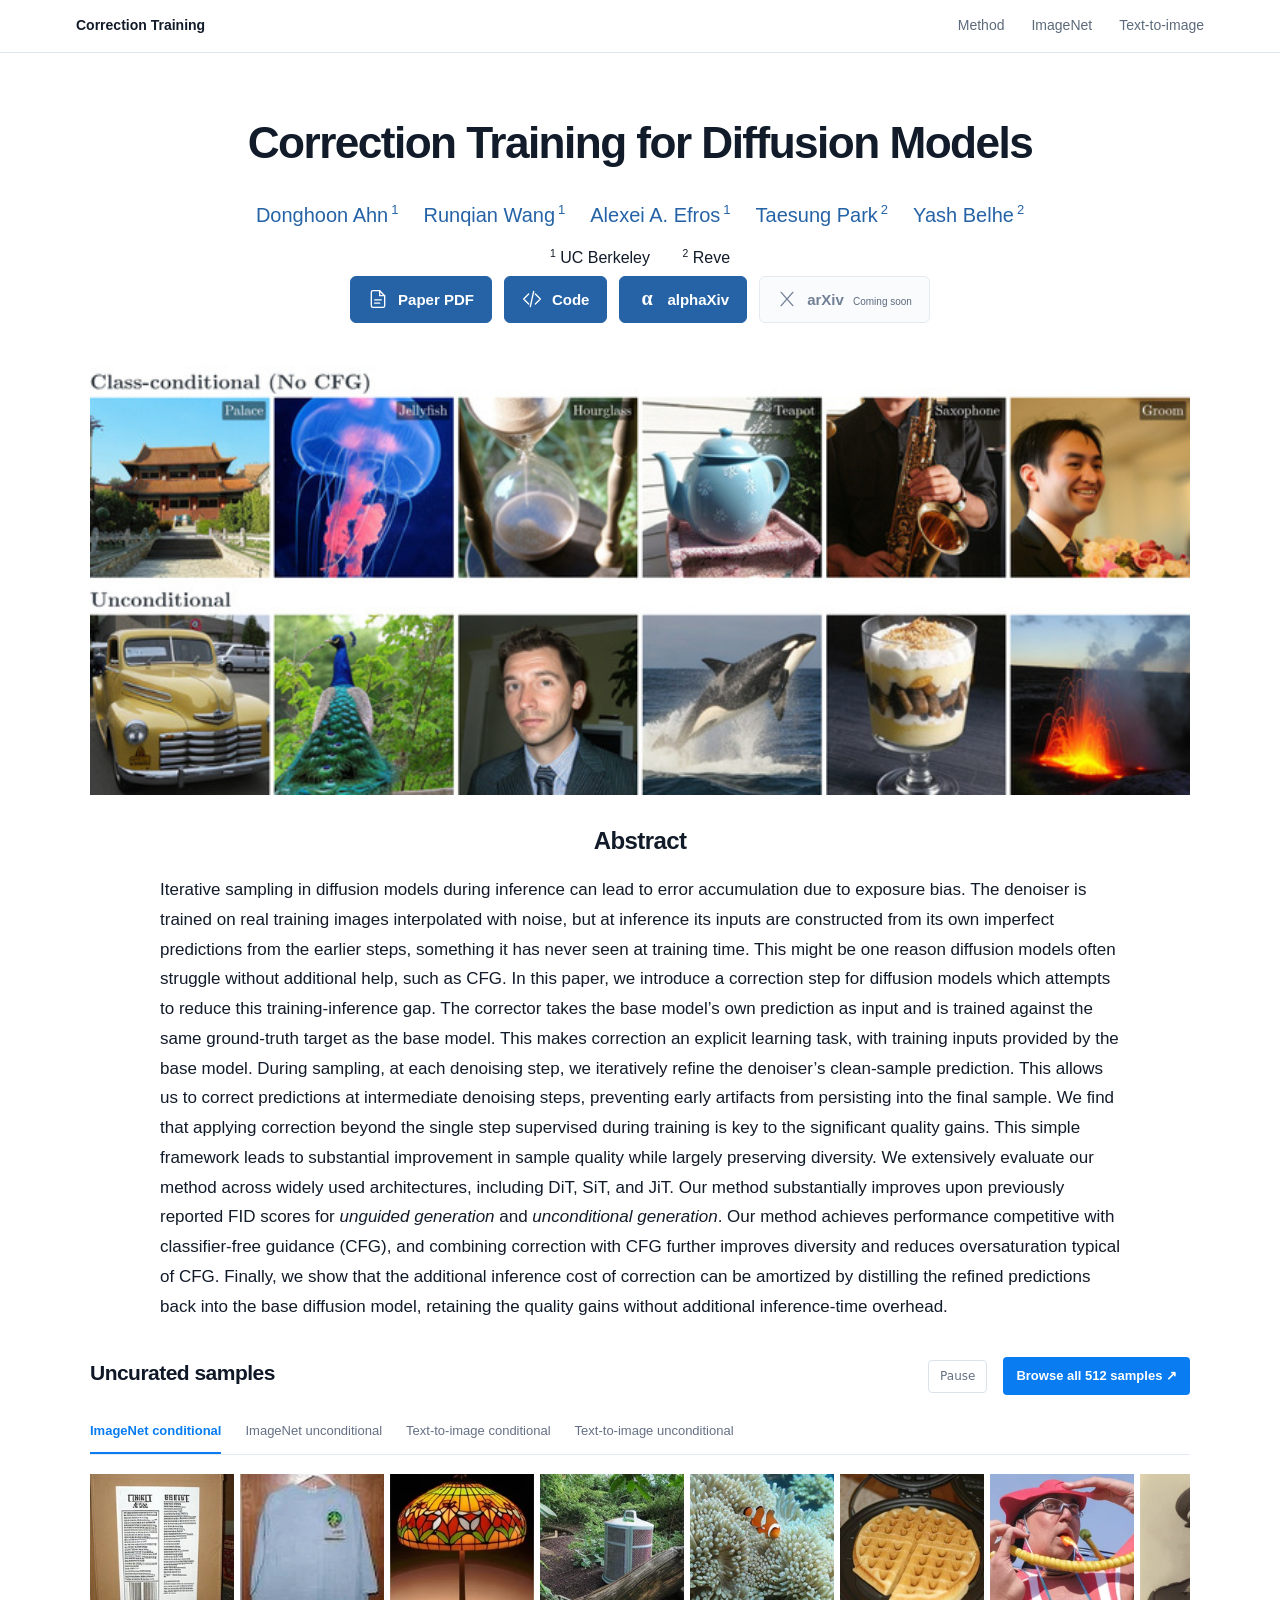
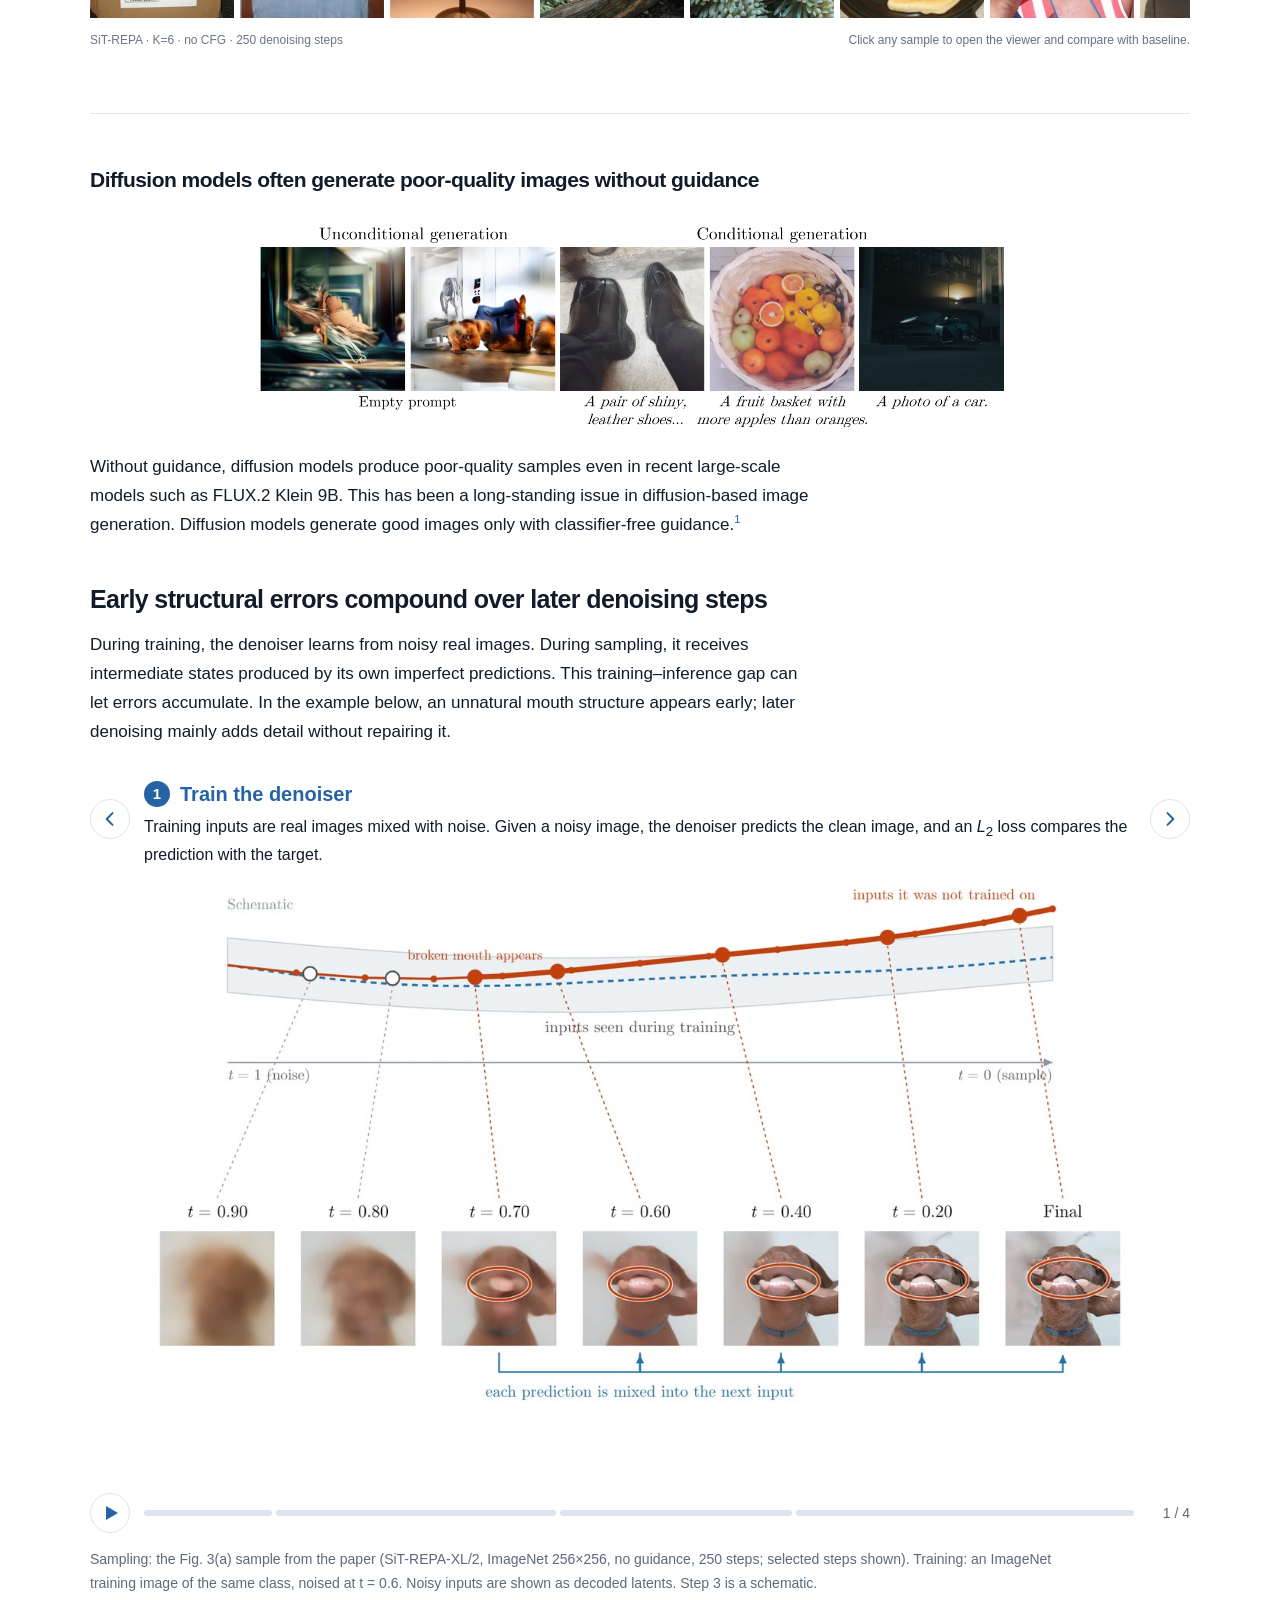
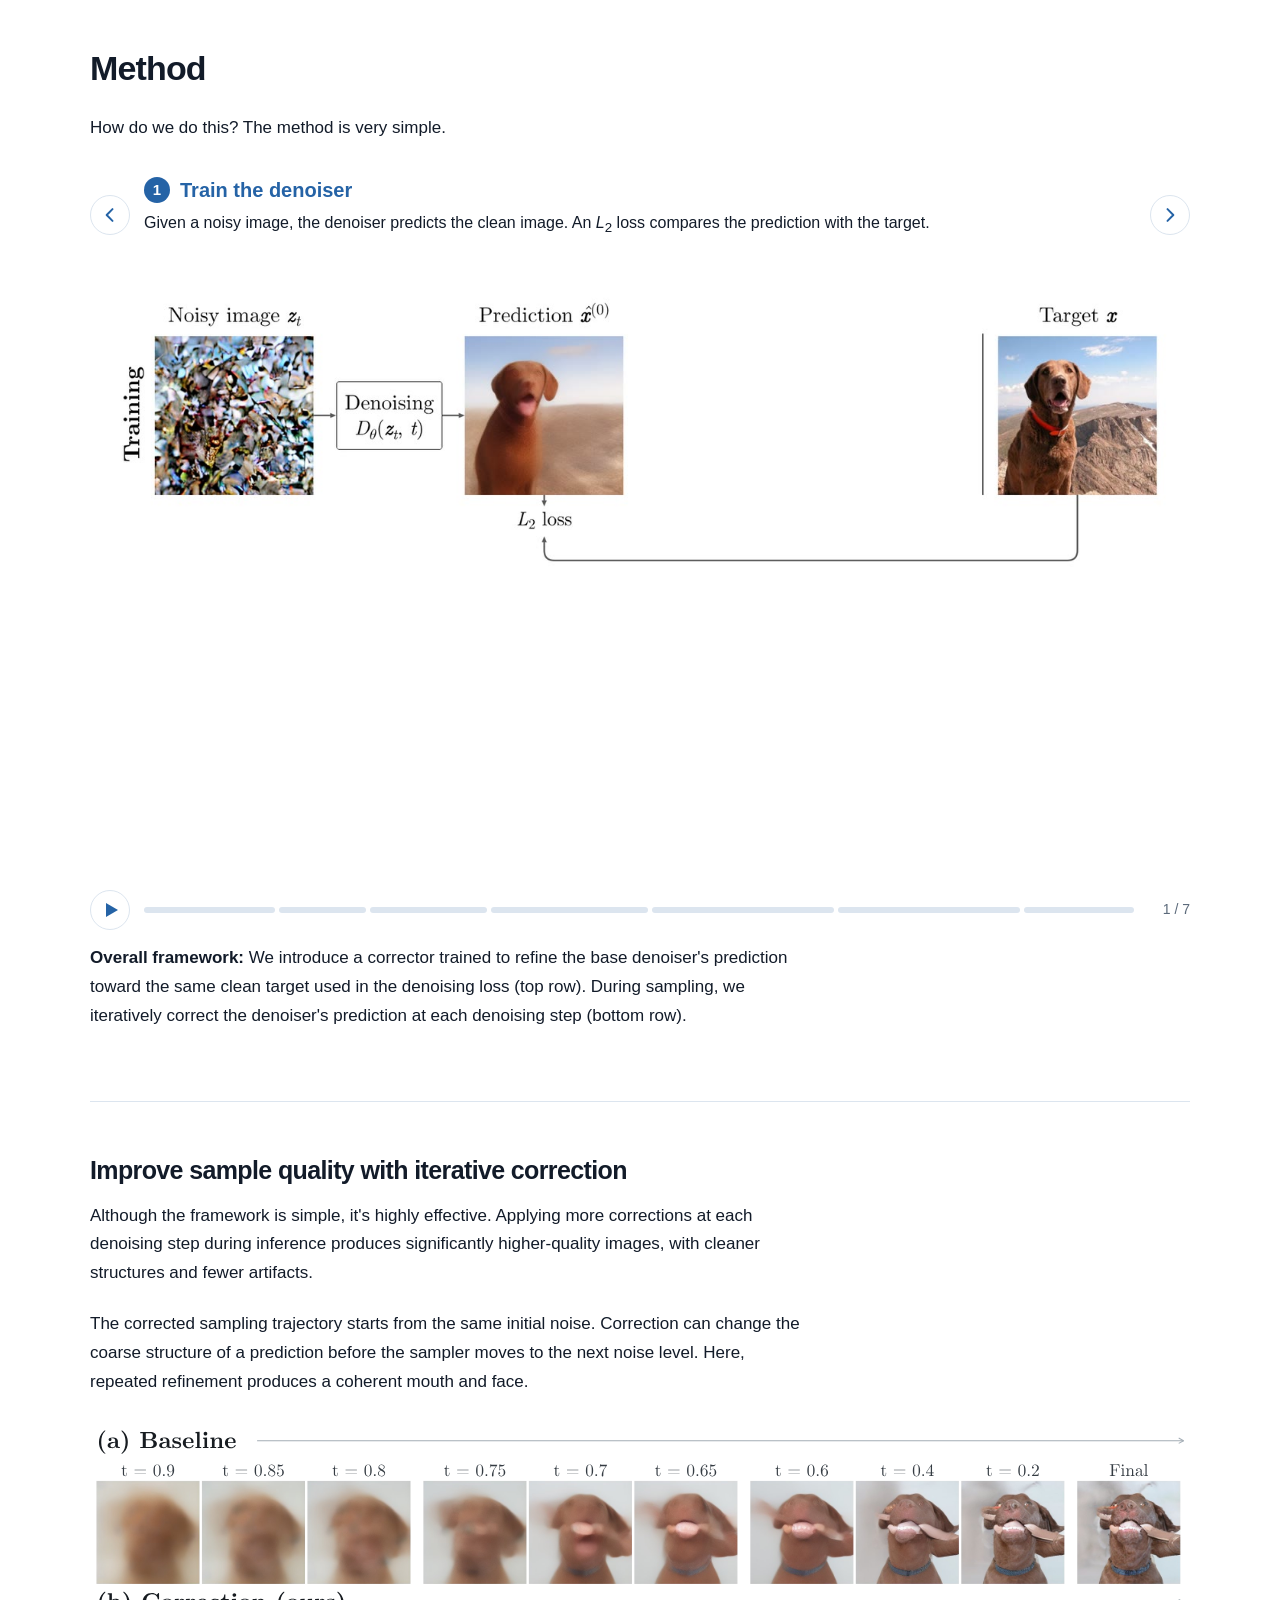
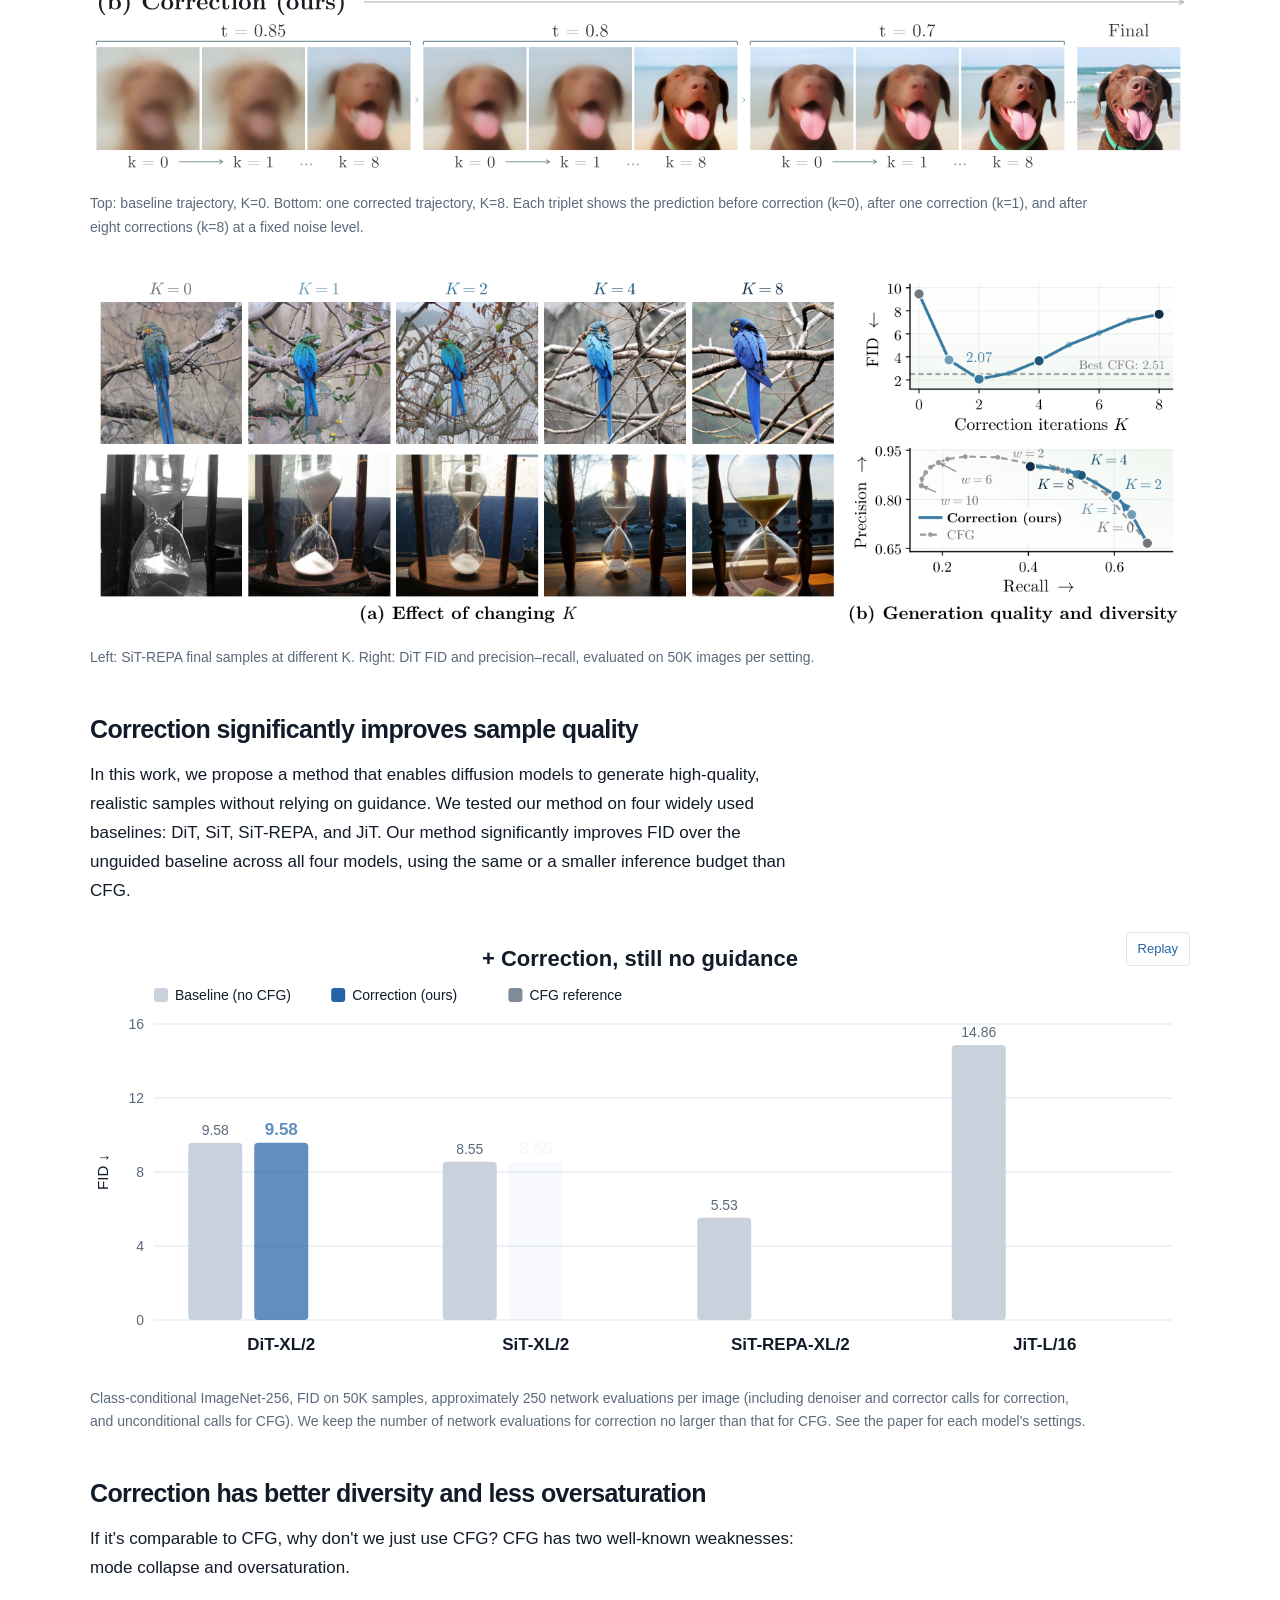
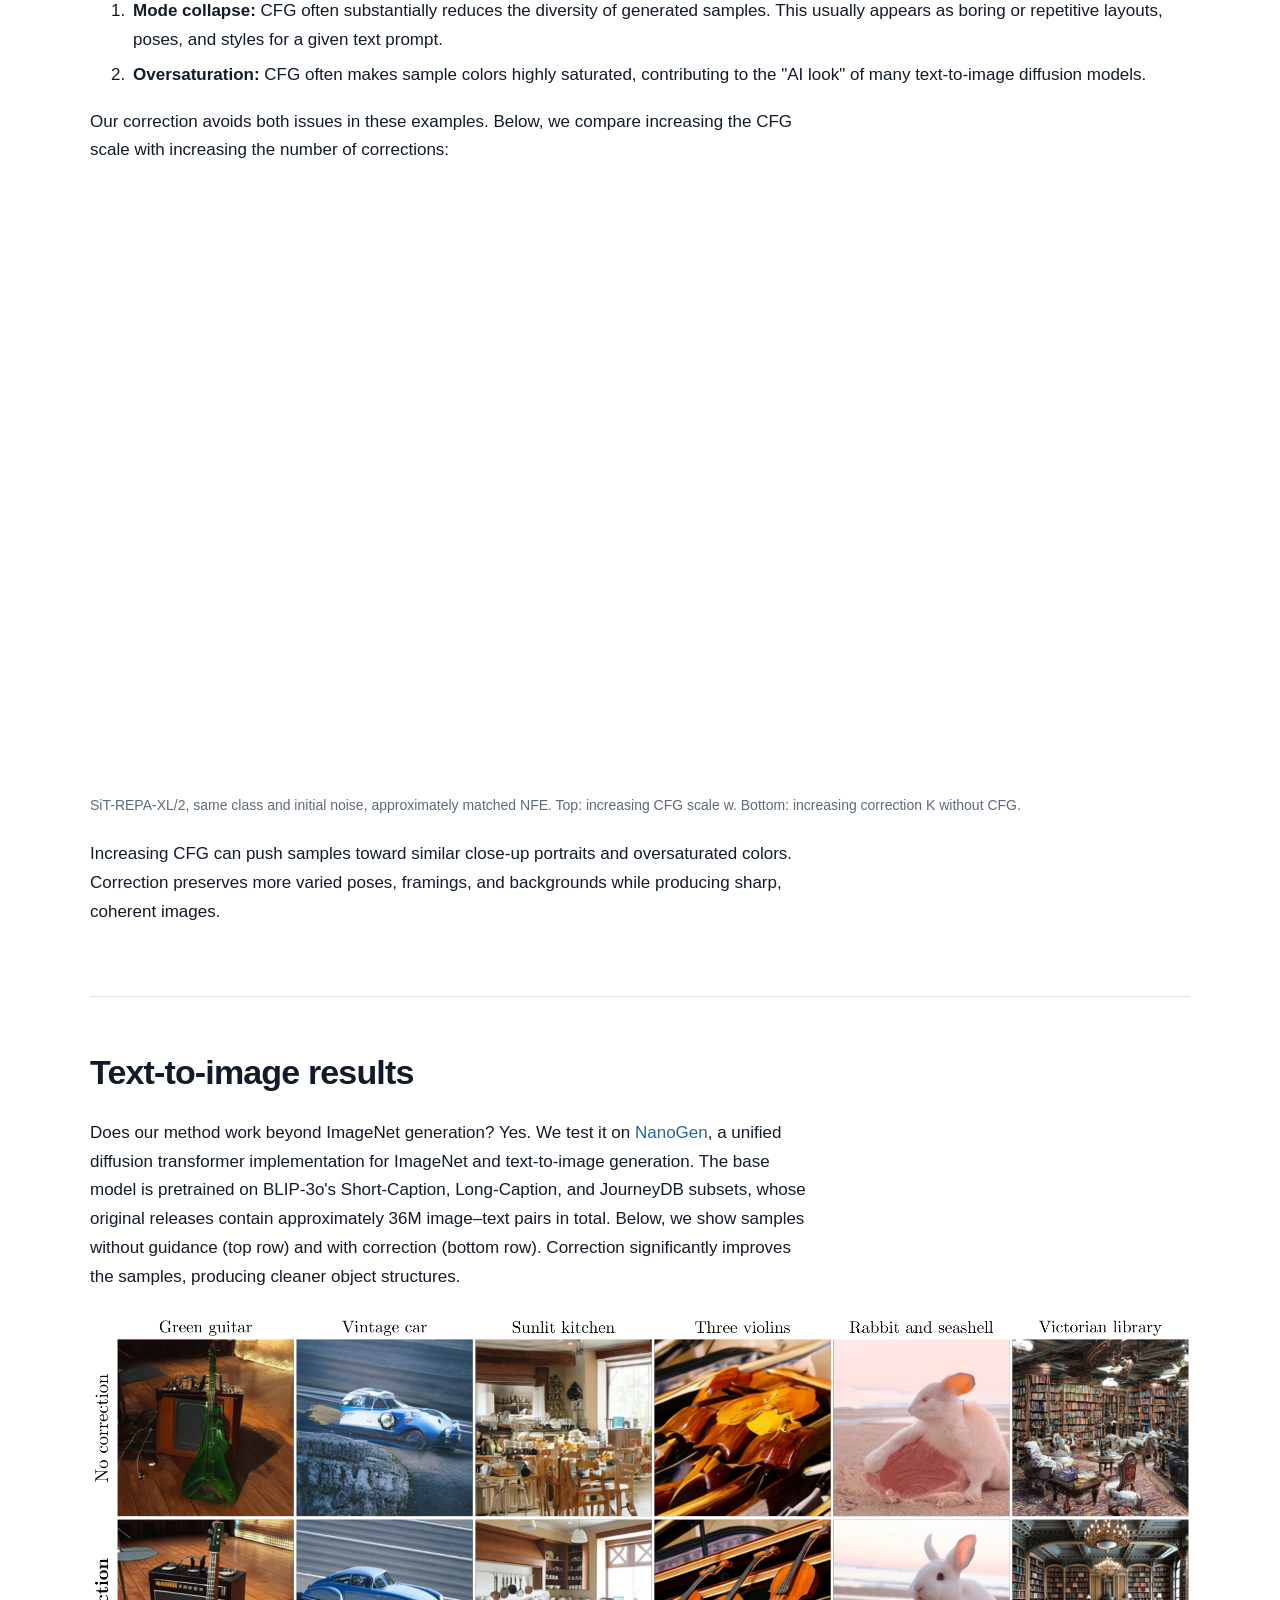
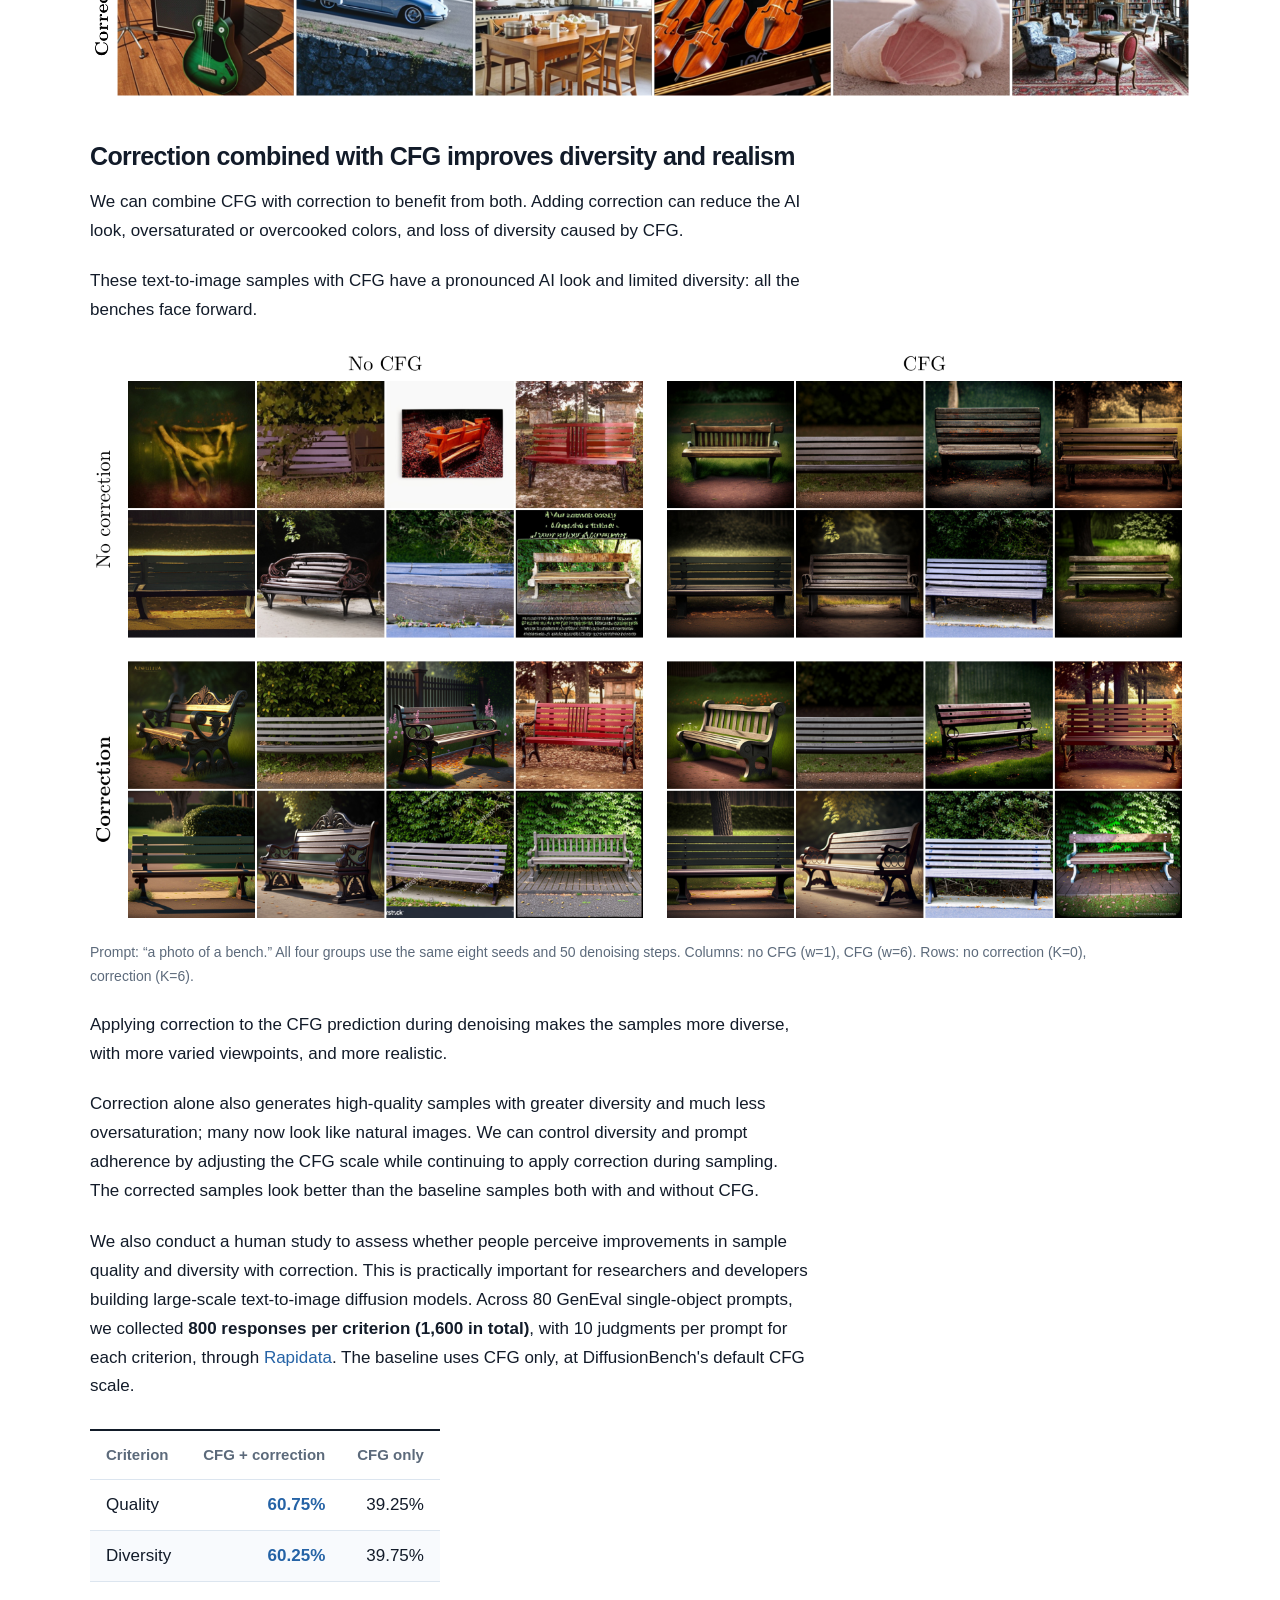
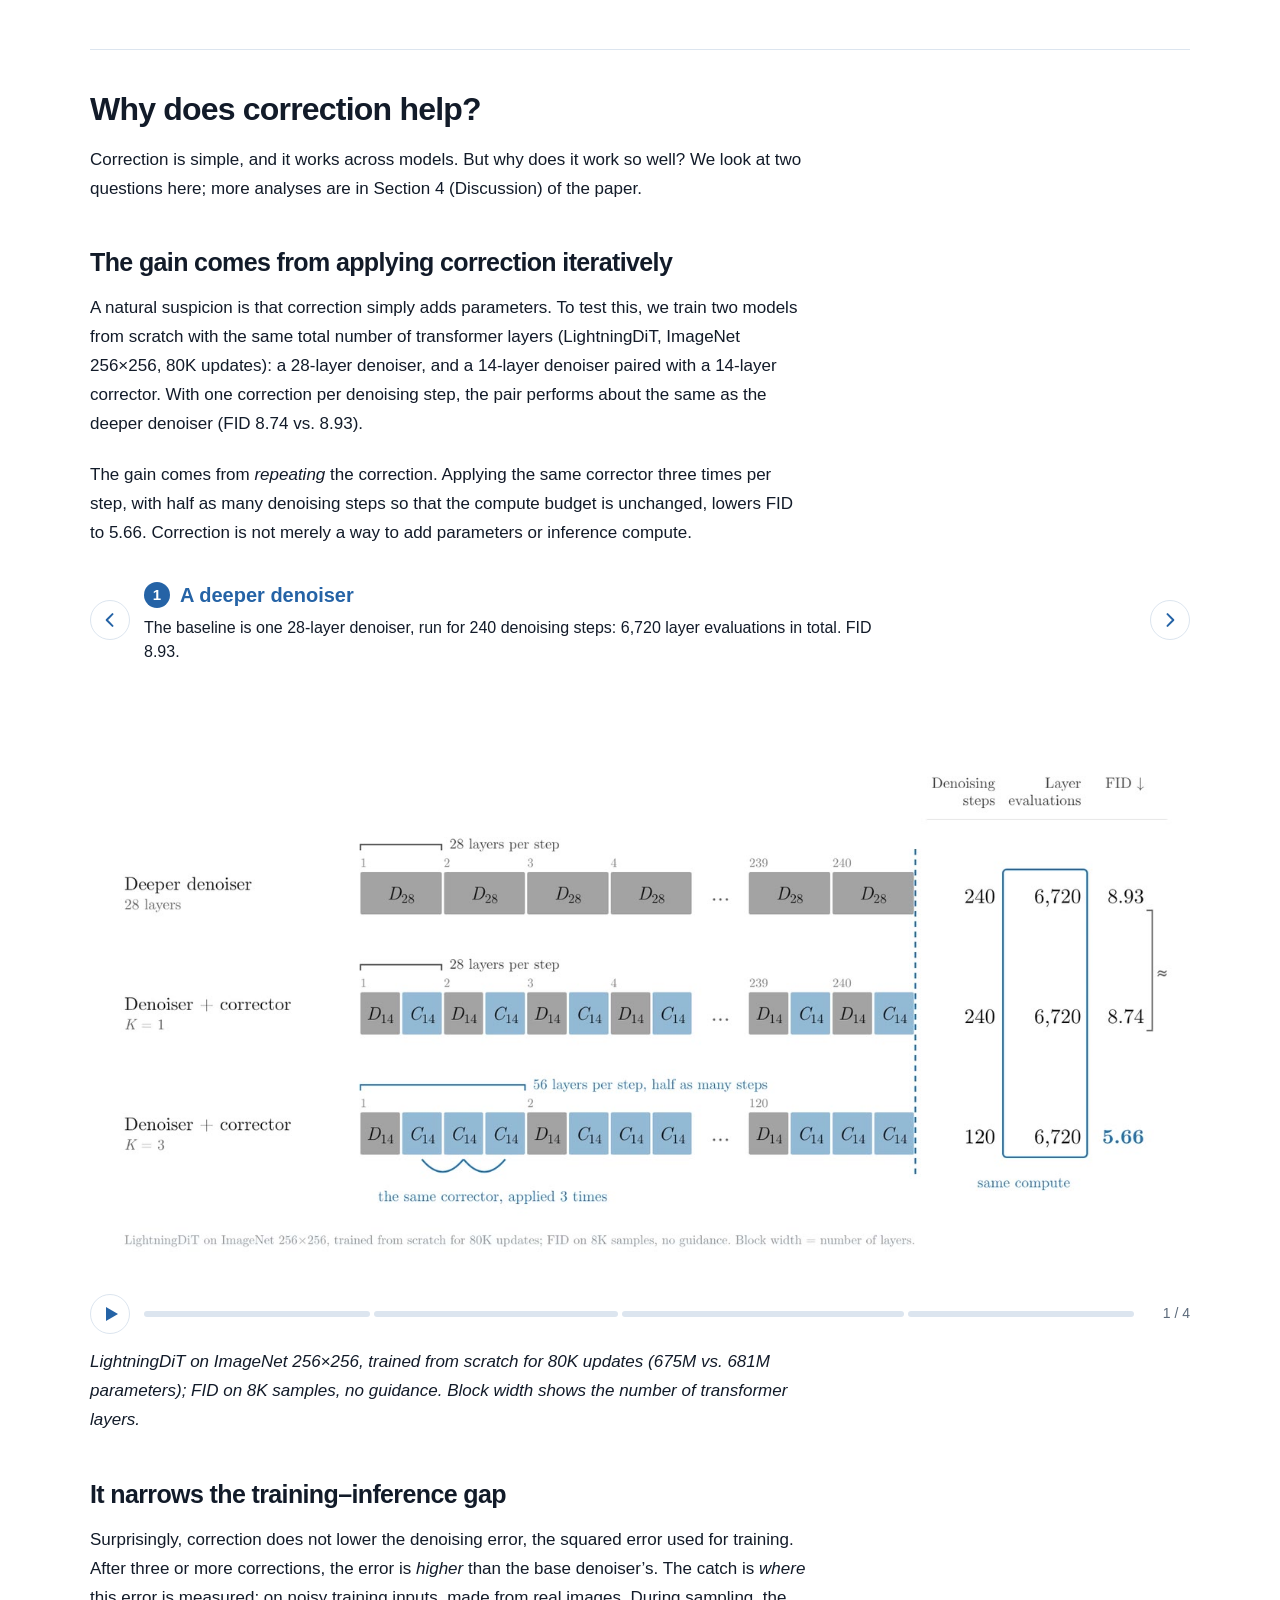
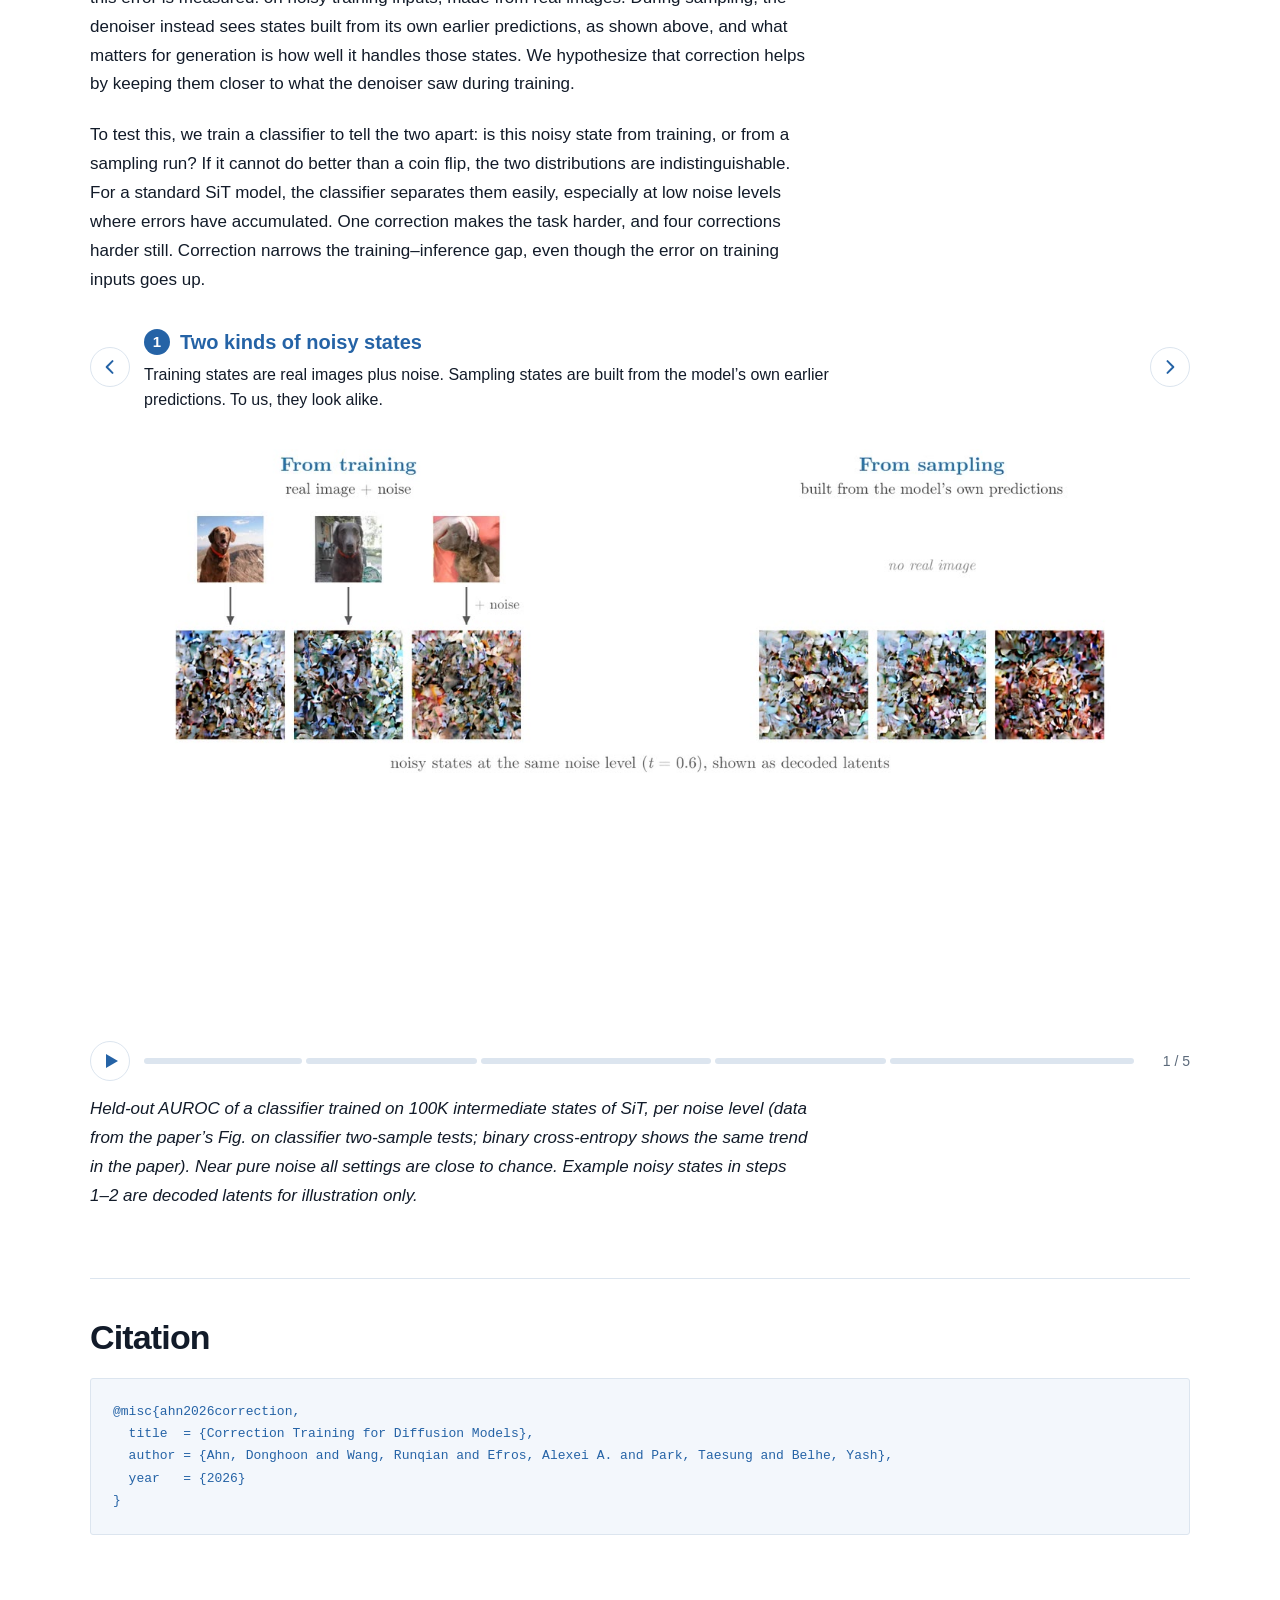
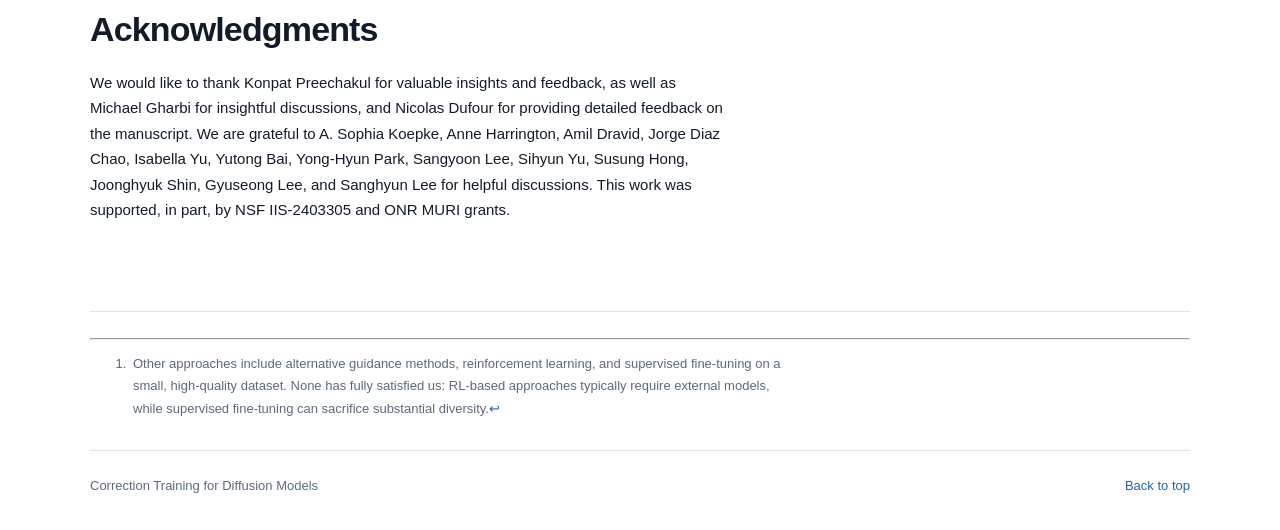
==== commit bff48f7f: "Publish the paper abstract with the approved teaser-first layout" ====
--- a/docs/index.html
+++ b/docs/index.html
@@ -1,6 +1,6 @@
 <!-- Draft HTML assembled from page.md. Update explicitly; Markdown and HTML are maintained separately. -->
 <!doctype html>
-<html lang="en"><head><meta charset="utf-8"><meta name="viewport" content="width=device-width,initial-scale=1"><meta name="description" content="Correction Training for Diffusion Models. High-quality ImageNet and text-to-image generation without guidance, and more diverse, natural-looking samples with CFG."><meta property="og:type" content="website"><meta property="og:title" content="Correction Training for Diffusion Models"><meta property="og:description" content="High-quality diffusion generation without guidance, and more diverse, natural-looking samples with CFG."><meta property="og:url" content="https://sunovivid.github.io/correction-training/"><meta property="og:image" content="https://sunovivid.github.io/correction-training/assets/social-hourglass-v1.jpg"><meta property="og:image:type" content="image/jpeg"><meta property="og:image:width" content="1200"><meta property="og:image:height" content="630"><meta property="og:image:alt" content="Hourglass sample"><meta name="twitter:card" content="summary_large_image"><meta name="twitter:image" content="https://sunovivid.github.io/correction-training/assets/social-hourglass-v1.jpg"><meta name="twitter:image:alt" content="Hourglass sample"><title>Correction Training for Diffusion Models</title><link rel="icon" type="image/png" sizes="64x64" href="assets/favicon-hourglass.png"><link rel="icon" href="assets/favicon-hourglass.ico" sizes="any"><link rel="stylesheet" href="project.css"><link rel="stylesheet" href="assets/gallery.css?v=2"><script src="project.js" defer></script><script src="assets/carousel.js?v=2" defer></script></head><body>
+<html lang="en"><head><meta charset="utf-8"><meta name="viewport" content="width=device-width,initial-scale=1"><meta name="description" content="Correction Training for Diffusion Models. High-quality ImageNet and text-to-image generation without guidance, and more diverse, natural-looking samples with CFG."><meta property="og:type" content="website"><meta property="og:title" content="Correction Training for Diffusion Models"><meta property="og:description" content="High-quality diffusion generation without guidance, and more diverse, natural-looking samples with CFG."><meta property="og:url" content="https://sunovivid.github.io/correction-training/"><meta property="og:image" content="https://sunovivid.github.io/correction-training/assets/social-hourglass-v1.jpg"><meta property="og:image:type" content="image/jpeg"><meta property="og:image:width" content="1200"><meta property="og:image:height" content="630"><meta property="og:image:alt" content="Hourglass sample"><meta name="twitter:card" content="summary_large_image"><meta name="twitter:image" content="https://sunovivid.github.io/correction-training/assets/social-hourglass-v1.jpg"><meta name="twitter:image:alt" content="Hourglass sample"><title>Correction Training for Diffusion Models</title><link rel="icon" type="image/png" sizes="64x64" href="assets/favicon-hourglass.png"><link rel="icon" href="assets/favicon-hourglass.ico" sizes="any"><link rel="stylesheet" href="project.css"><link rel="stylesheet" href="assets/gallery.css?v=2"><script src="project.js" defer></script><script src="assets/carousel.js?v=2" defer></script><link rel="stylesheet" href="abstract.css"></head><body>
 <a class="skip" href="#main">Skip to results</a>
 <nav class="top-nav" aria-label="Page navigation"><div class="nav-inner"><a class="nav-name" href="#top">Correction Training</a><div class="nav-links"><a href="#method">Method</a><a href="#control-refinement-with-k">ImageNet</a><a href="#text-to-image-results">Text-to-image</a></div></div></nav>
 <header class="masthead" id="top"><h1>Correction Training for Diffusion Models</h1>
@@ -8,10 +8,13 @@
 <p class="affiliations"><sup>1</sup> UC Berkeley <span></span><sup>2</sup> Reve</p>
 <div class="resource-links"><a class="resource primary" href="paper.pdf?v=1f8c0a6"><svg viewBox="0 0 24 24" aria-hidden="true"><path d="M14 2H6a2 2 0 0 0-2 2v16a2 2 0 0 0 2 2h12a2 2 0 0 0 2-2V8Z"/><path d="M14 2v6h6M8 13h8M8 17h6"/></svg><span>Paper PDF</span></a><a class="resource primary" href="https://github.com/sunovivid/correction-training"><svg viewBox="0 0 24 24" aria-hidden="true"><path d="m8 6-6 6 6 6M16 6l6 6-6 6M14 3l-4 18"/></svg><span>Code</span></a><a class="resource primary" href="https://www.alphaxiv.org/abs/2610.correction-training-diffusion-models" target="_blank" rel="noopener"><svg viewBox="0 0 24 24" aria-hidden="true"><text x="12" y="19" text-anchor="middle" font-family="Georgia,serif" font-size="24" fill="currentColor" stroke="none">α</text></svg><span>alphaXiv</span></a><span class="resource resource-coming-soon" role="link" aria-disabled="true"><svg viewBox="0 0 24 24" aria-hidden="true"><path d="m5 4 14 16M19 4 5 20"/></svg><span>arXiv <small>Coming soon</small></span></span></div></header><main id="main">
 <section class="hero">
-<p class="intro"><strong>TL;DR:</strong> We train a corrector that takes the diffusion model's prediction and refines it toward the same clean target. At inference, we apply correction multiple times at each denoising step. This simple framework significantly improves the sample quality of diffusion models, yielding results that are better than or competitive with classifier-free guidance.</p>
 <figure class="paper-figure teaser" id="teaser">
 <a class="figure-link" href="assets/teaser-palace-first.svg" data-lightbox><picture><source media="(max-width:650px)" srcset="assets/teaser-palace-first-768.jpg 768w, assets/teaser-palace-first-1280.jpg 1280w"><img src="assets/teaser-palace-first.svg" width="1103" height="430" decoding="async" alt="Class-conditional ImageNet samples without CFG and unconditional ImageNet samples generated with correction."></picture></a>
 </figure>
+<section class="project-abstract" aria-labelledby="abstract-heading">
+<h2 id="abstract-heading">Abstract</h2>
+<p>Iterative sampling in diffusion models during inference can lead to error accumulation due to exposure bias. The denoiser is trained on real training images interpolated with noise, but at inference its inputs are constructed from its own imperfect predictions from the earlier steps, something it has never seen at training time. This might be one reason diffusion models often struggle without additional help, such as CFG. In this paper, we introduce a correction step for diffusion models which attempts to reduce this training-inference gap. The corrector takes the base model’s own prediction as input and is trained against the same ground-truth target as the base model. This makes correction an explicit learning task, with training inputs provided by the base model. During sampling, at each denoising step, we iteratively refine the denoiser’s clean-sample prediction. This allows us to correct predictions at intermediate denoising steps, preventing early artifacts from persisting into the final sample. We find that applying correction beyond the single step supervised during training is key to the significant quality gains. This simple framework leads to substantial improvement in sample quality while largely preserving diversity. We extensively evaluate our method across widely used architectures, including DiT, SiT, and JiT. Our method substantially improves upon previously reported FID scores for <em>unguided generation</em> and <em>unconditional generation</em>. Our method achieves performance competitive with classifier-free guidance (CFG), and combining correction with CFG further improves diversity and reduces oversaturation typical of CFG. Finally, we show that the additional inference cost of correction can be amortized by distilling the refined predictions back into the base diffusion model, retaining the quality gains without additional inference-time overhead.</p>
+</section>
 <section class="sample-showcase sample-carousel" id="sample-gallery" aria-label="Uncurated samples" data-sample-carousel>
 <div class="sample-heading"><h2>Uncurated samples</h2><div class="sample-heading-actions"><button class="carousel-toggle" type="button" aria-pressed="false" data-carousel-toggle>Pause</button><a class="correction-browse" href="gallery/?view=correction" data-carousel-browse>Browse all samples ↗</a></div></div>
 <div class="sample-tabs" role="tablist" aria-label="Uncurated sample collections">
--- a/docs/abstract.css
+++ b/docs/abstract.css
@@ -0,0 +1,5 @@
+/* Preview: replace the TL;DR with the paper's abstract. */
+.hero .project-abstract{max-width:960px;margin:0 auto 36px;text-align:left}
+.hero .project-abstract h2{color:var(--ink);font-size:24px;font-weight:650;line-height:1.35;text-align:center;margin:0 0 18px}
+.hero .project-abstract p{font-size:17px;line-height:1.75;margin:0;text-align:left}
+@media(max-width:650px){.hero .project-abstract{margin-bottom:26px}.hero .project-abstract h2{font-size:23px;margin-bottom:16px}.hero .project-abstract p{font-size:16px;line-height:1.7}}
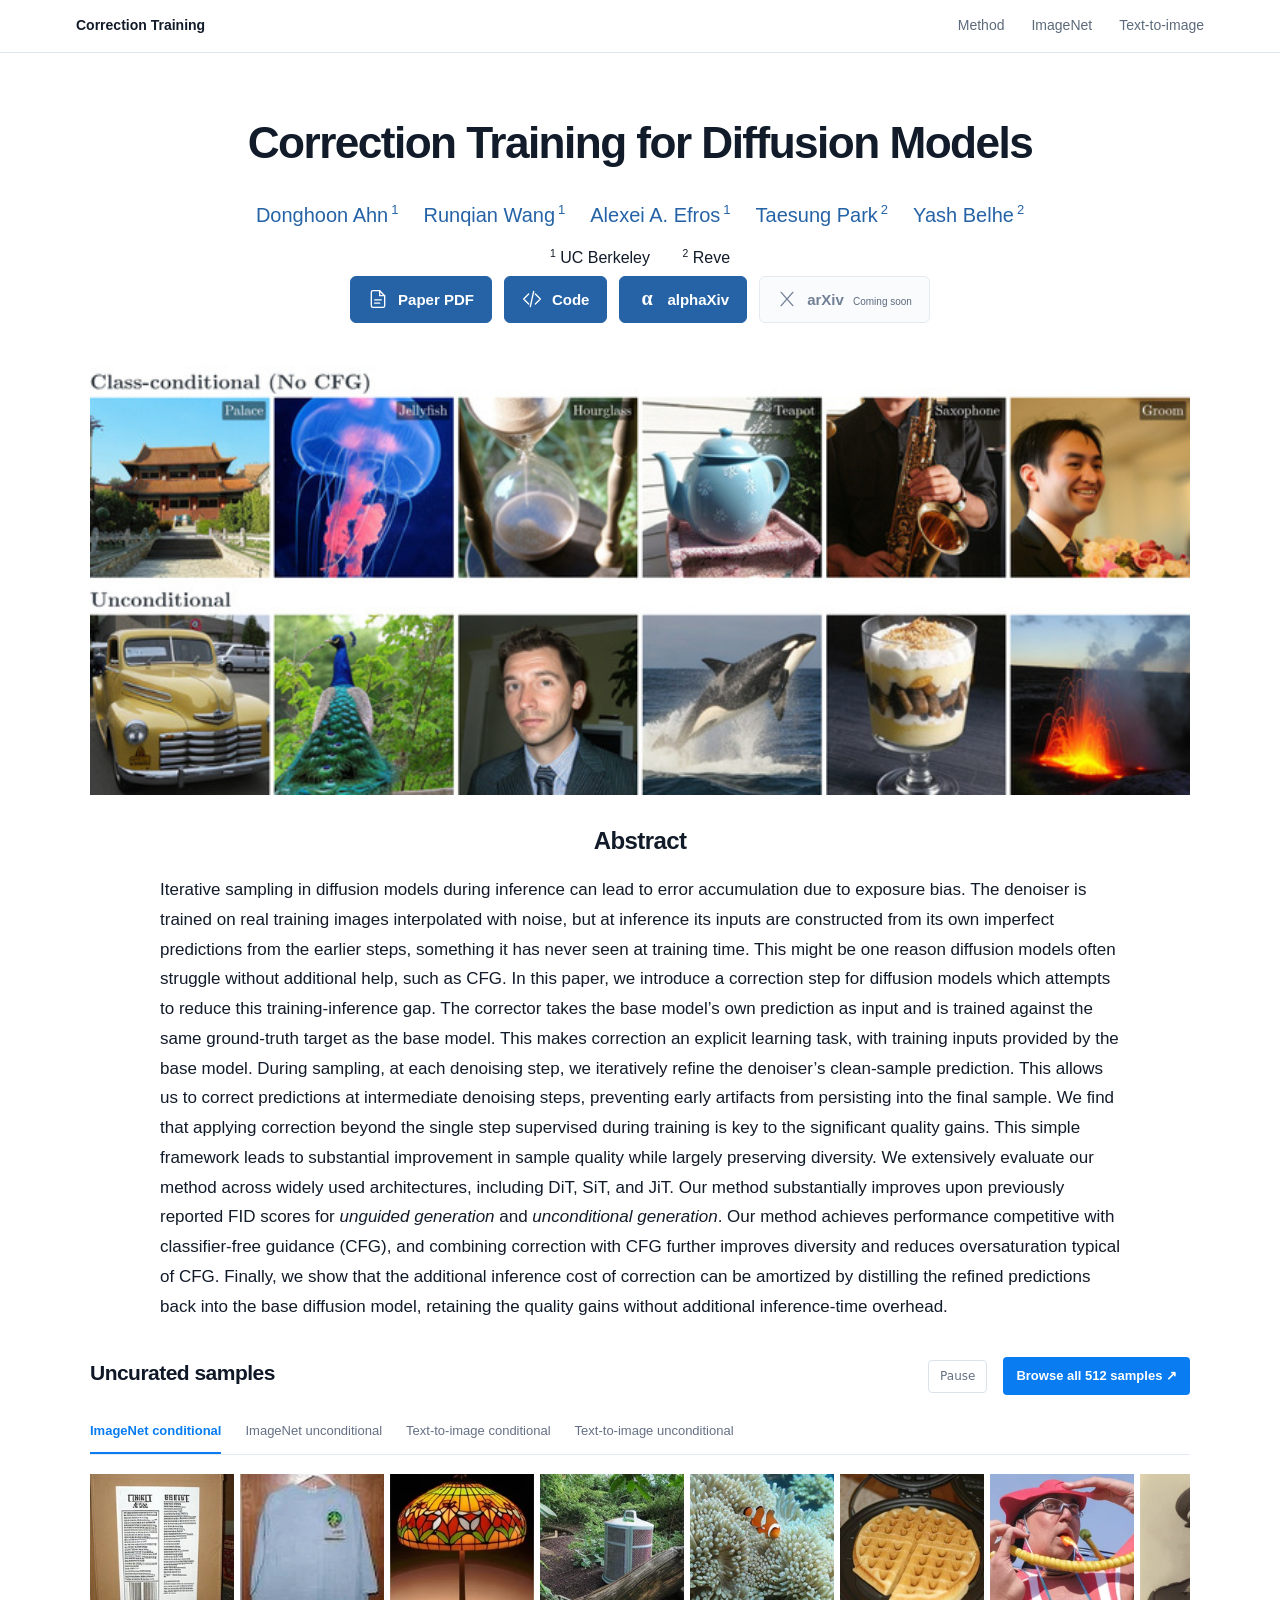
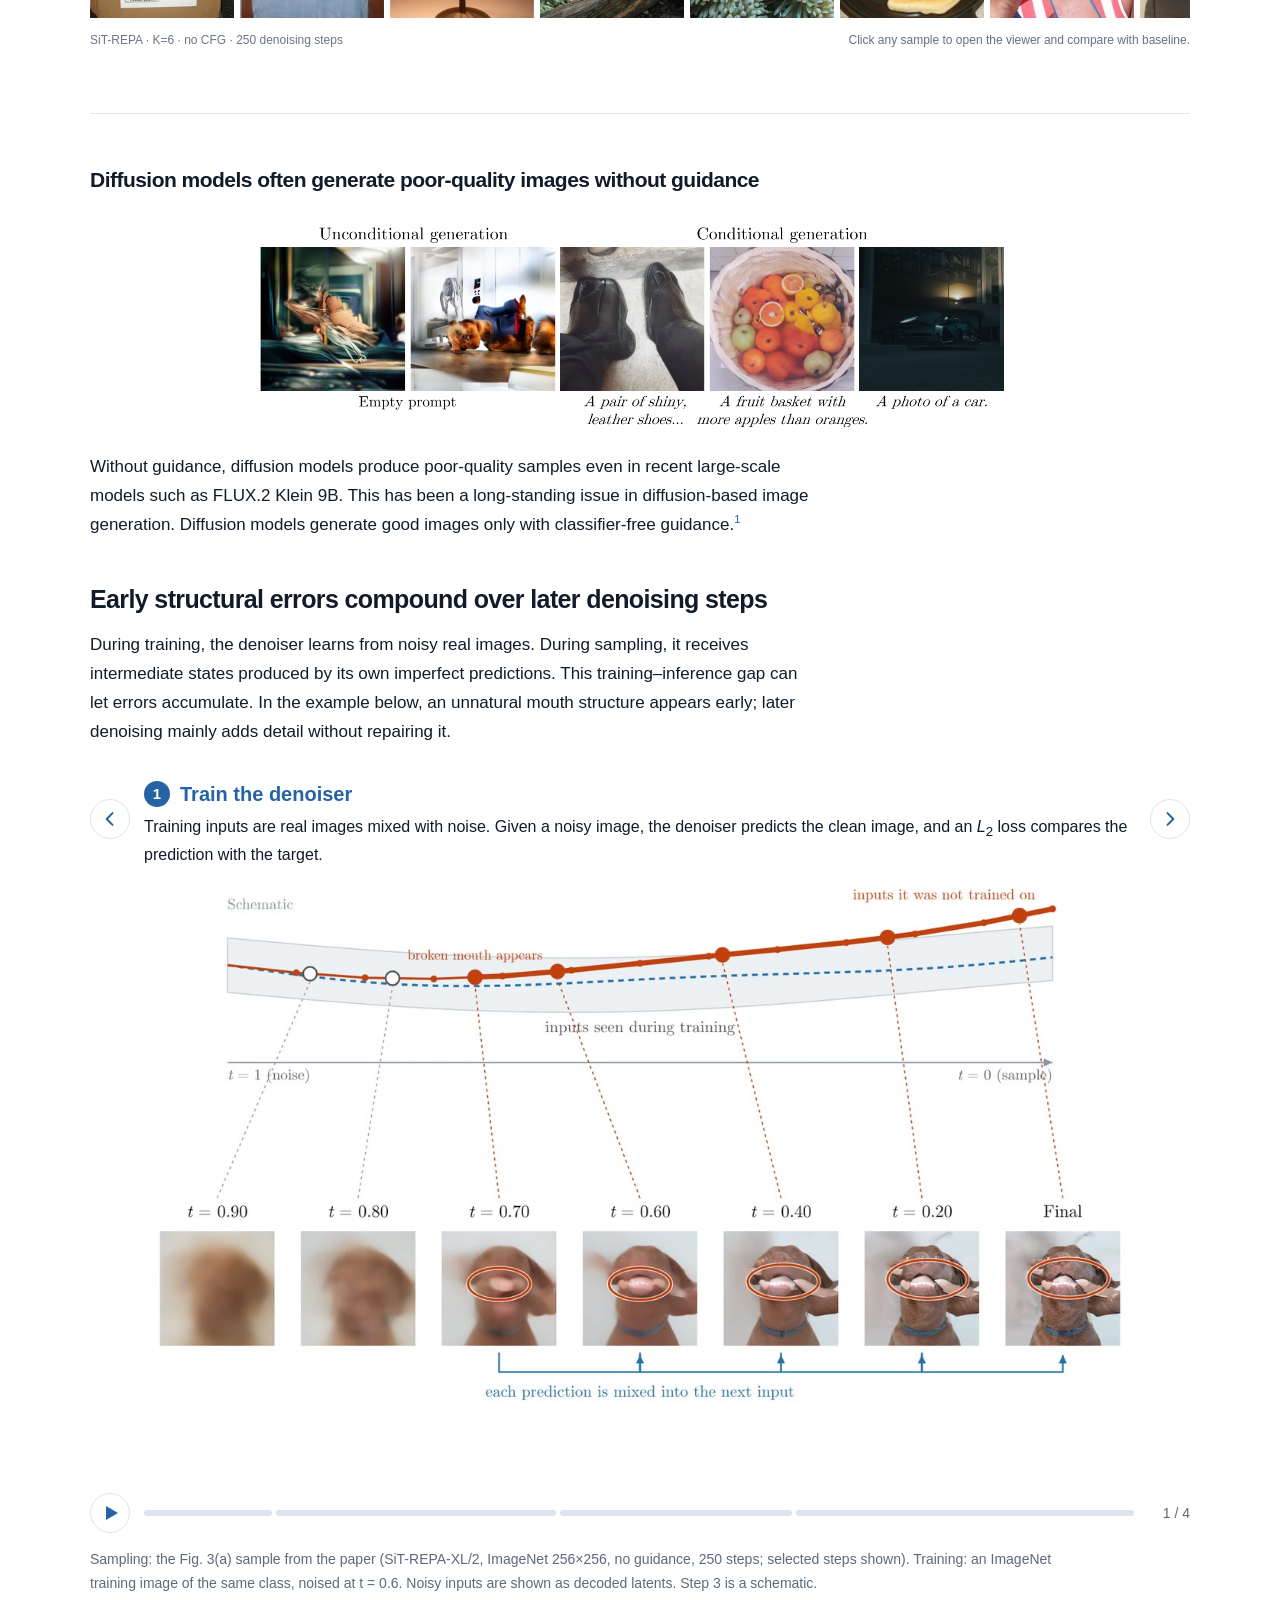
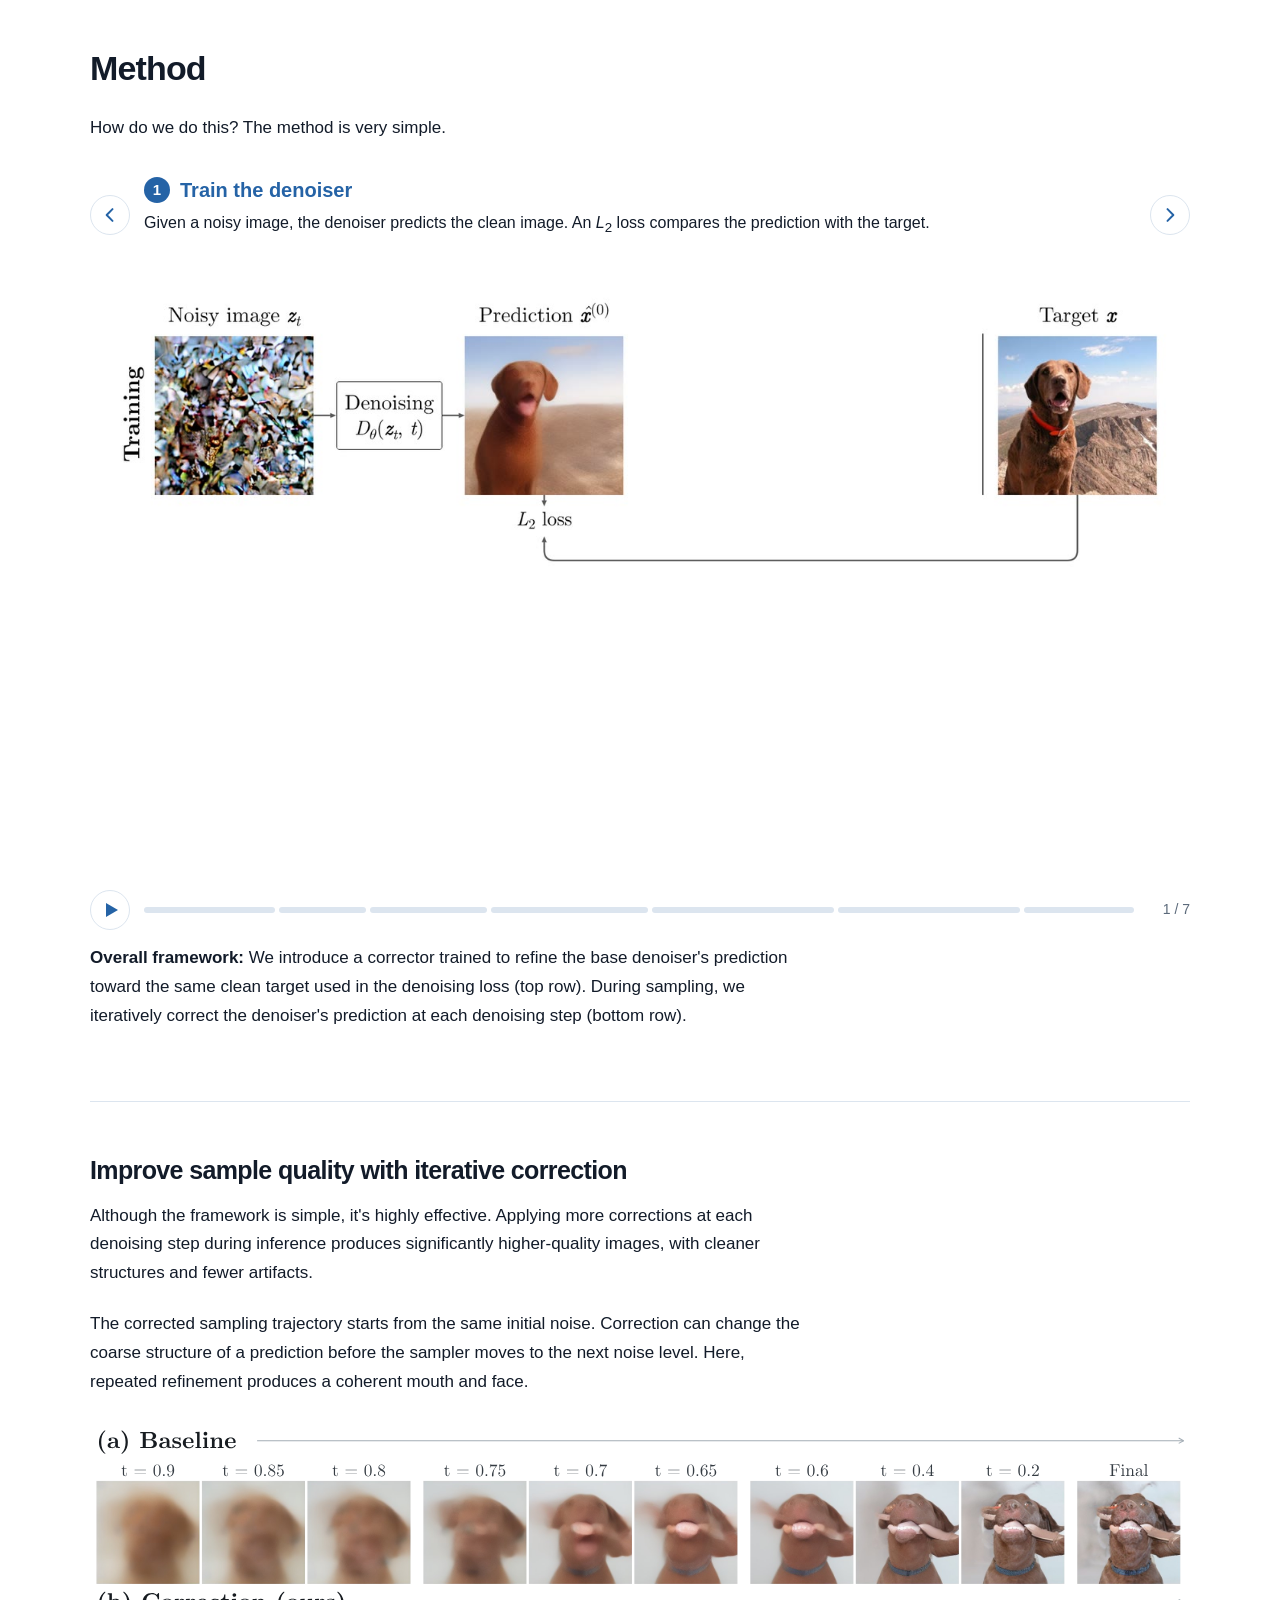
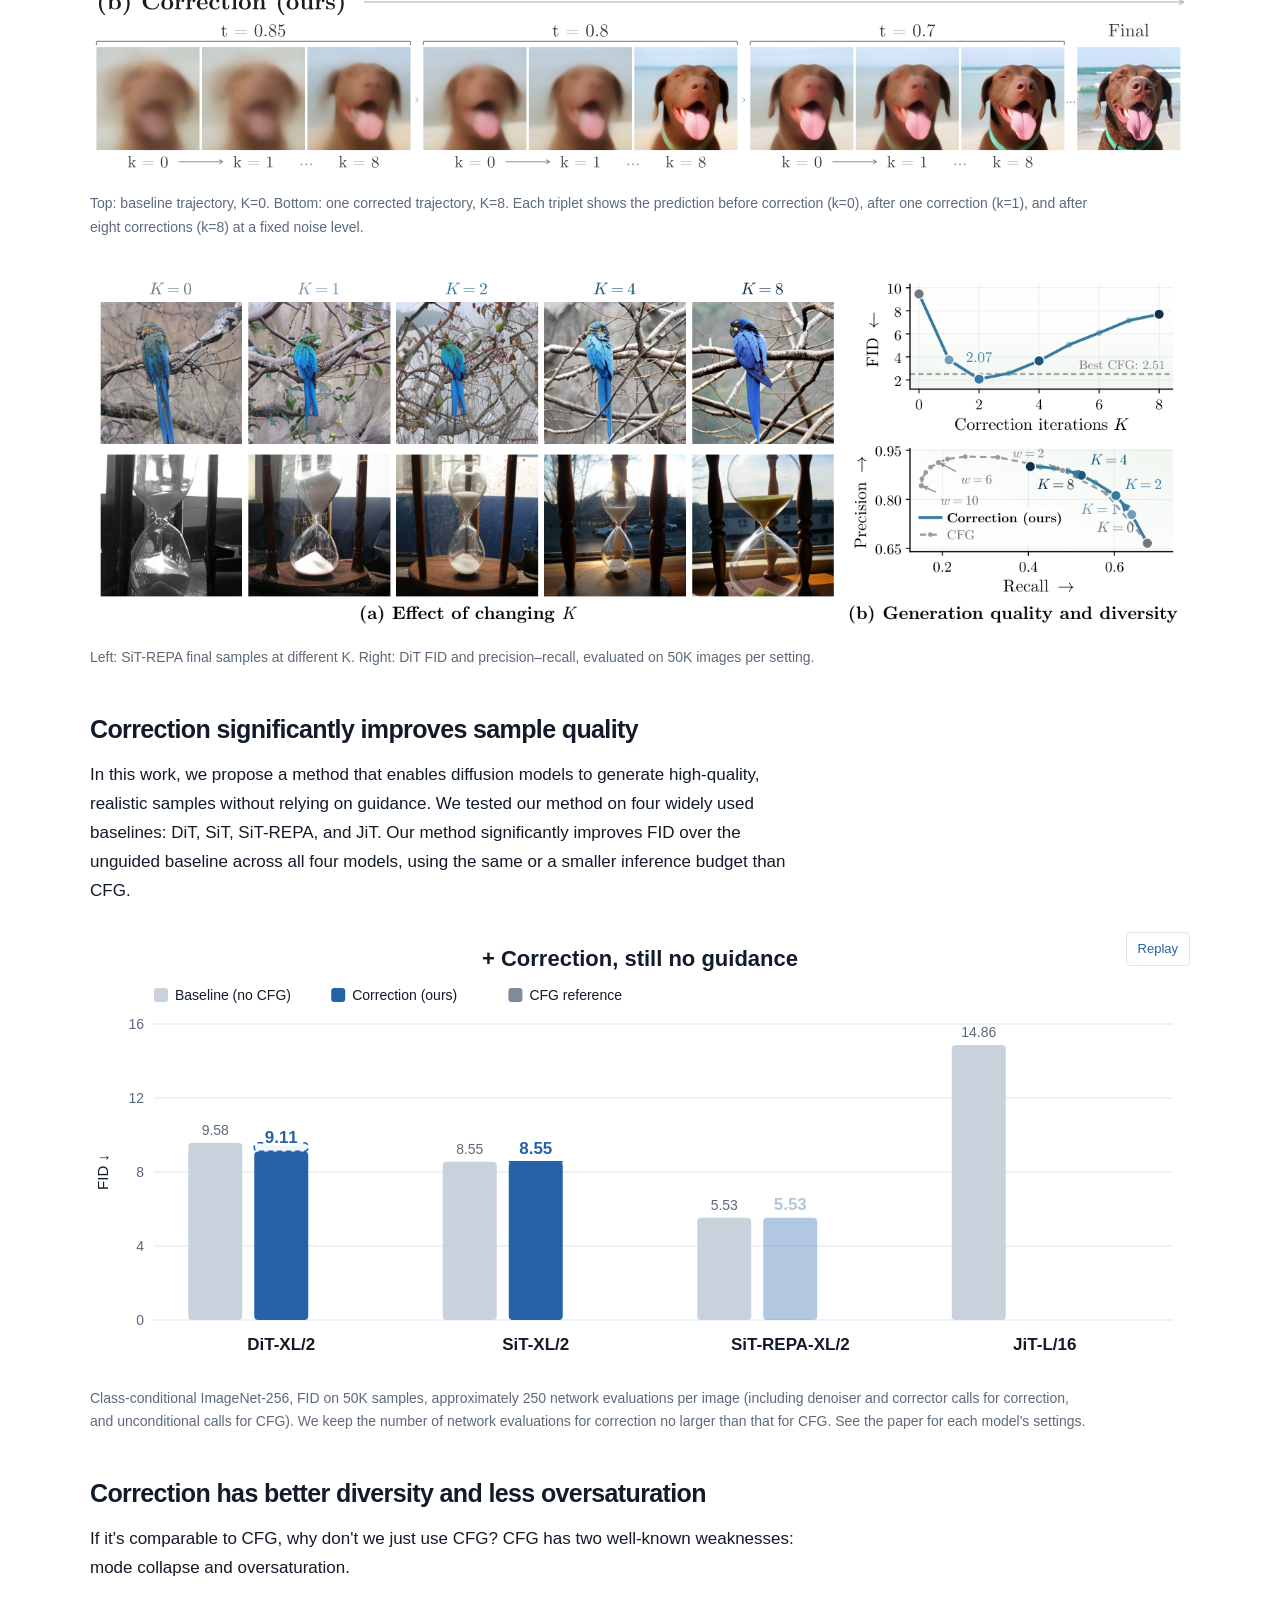
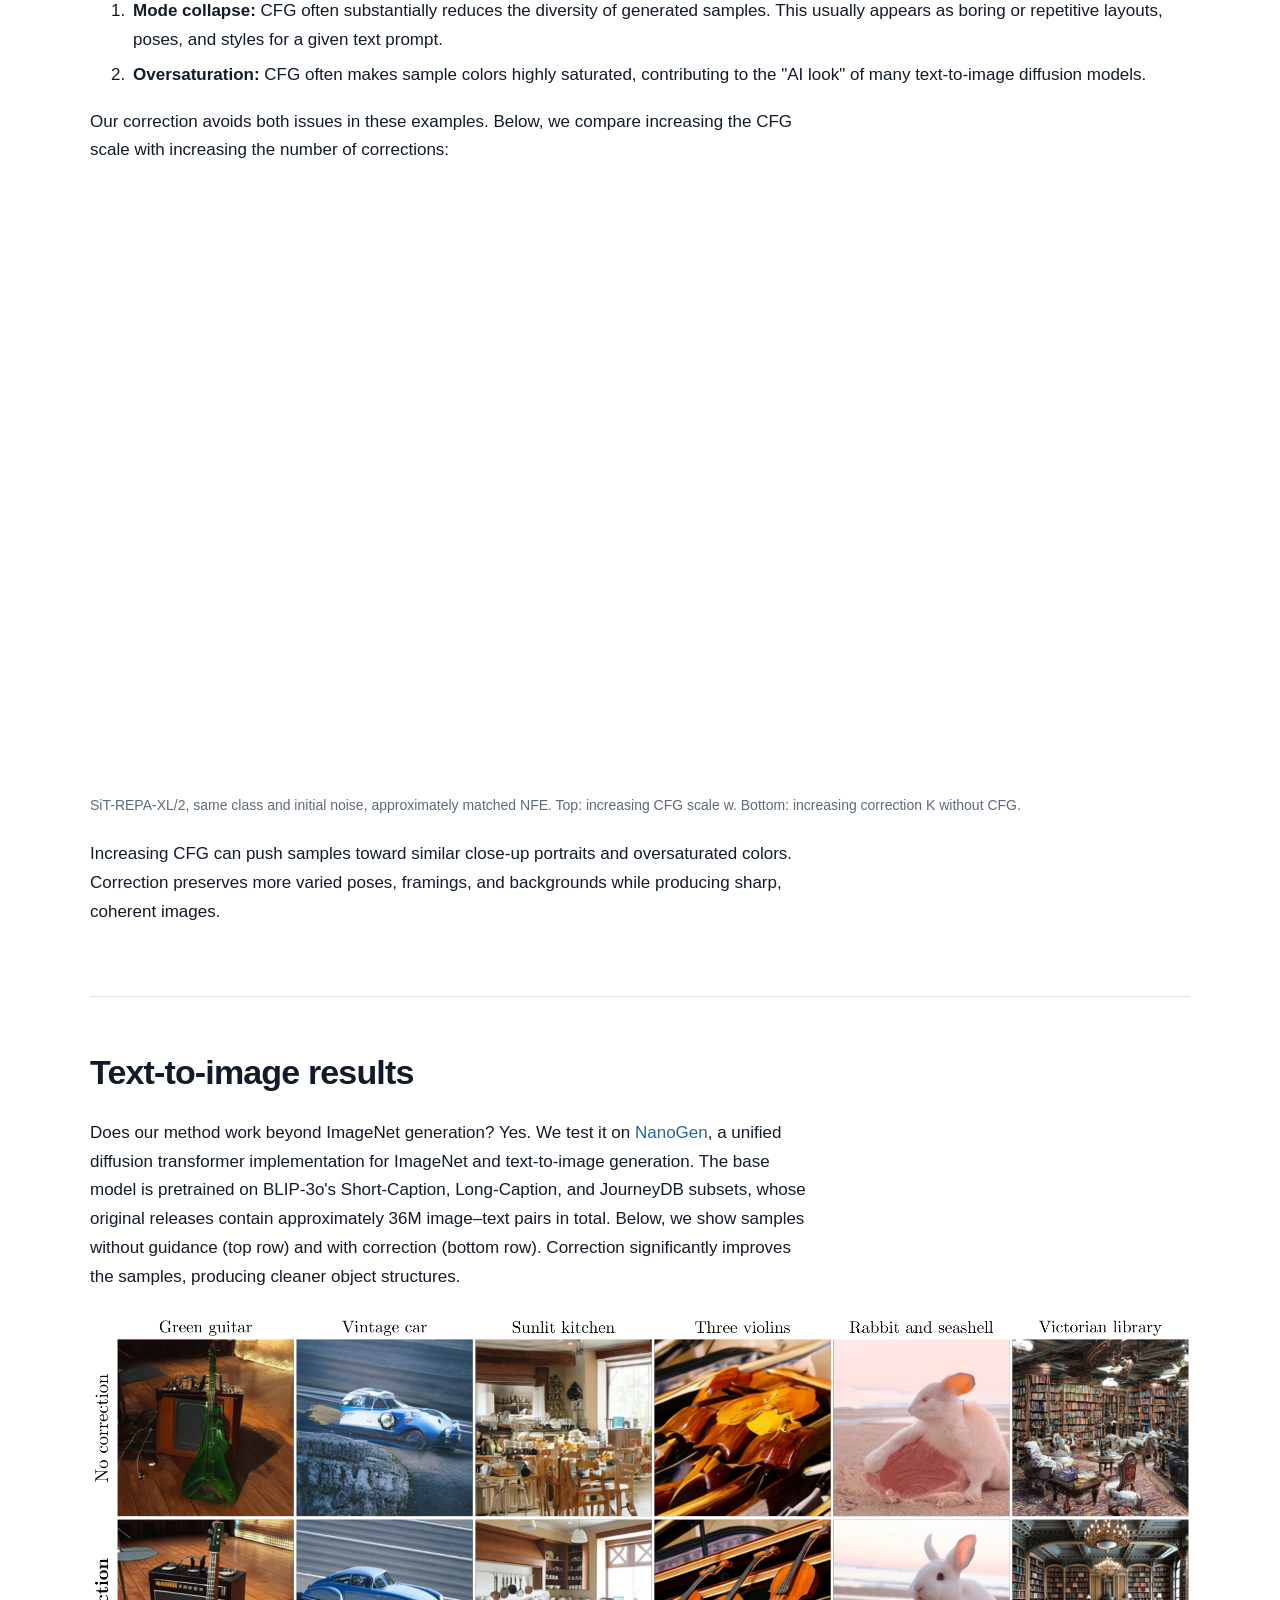
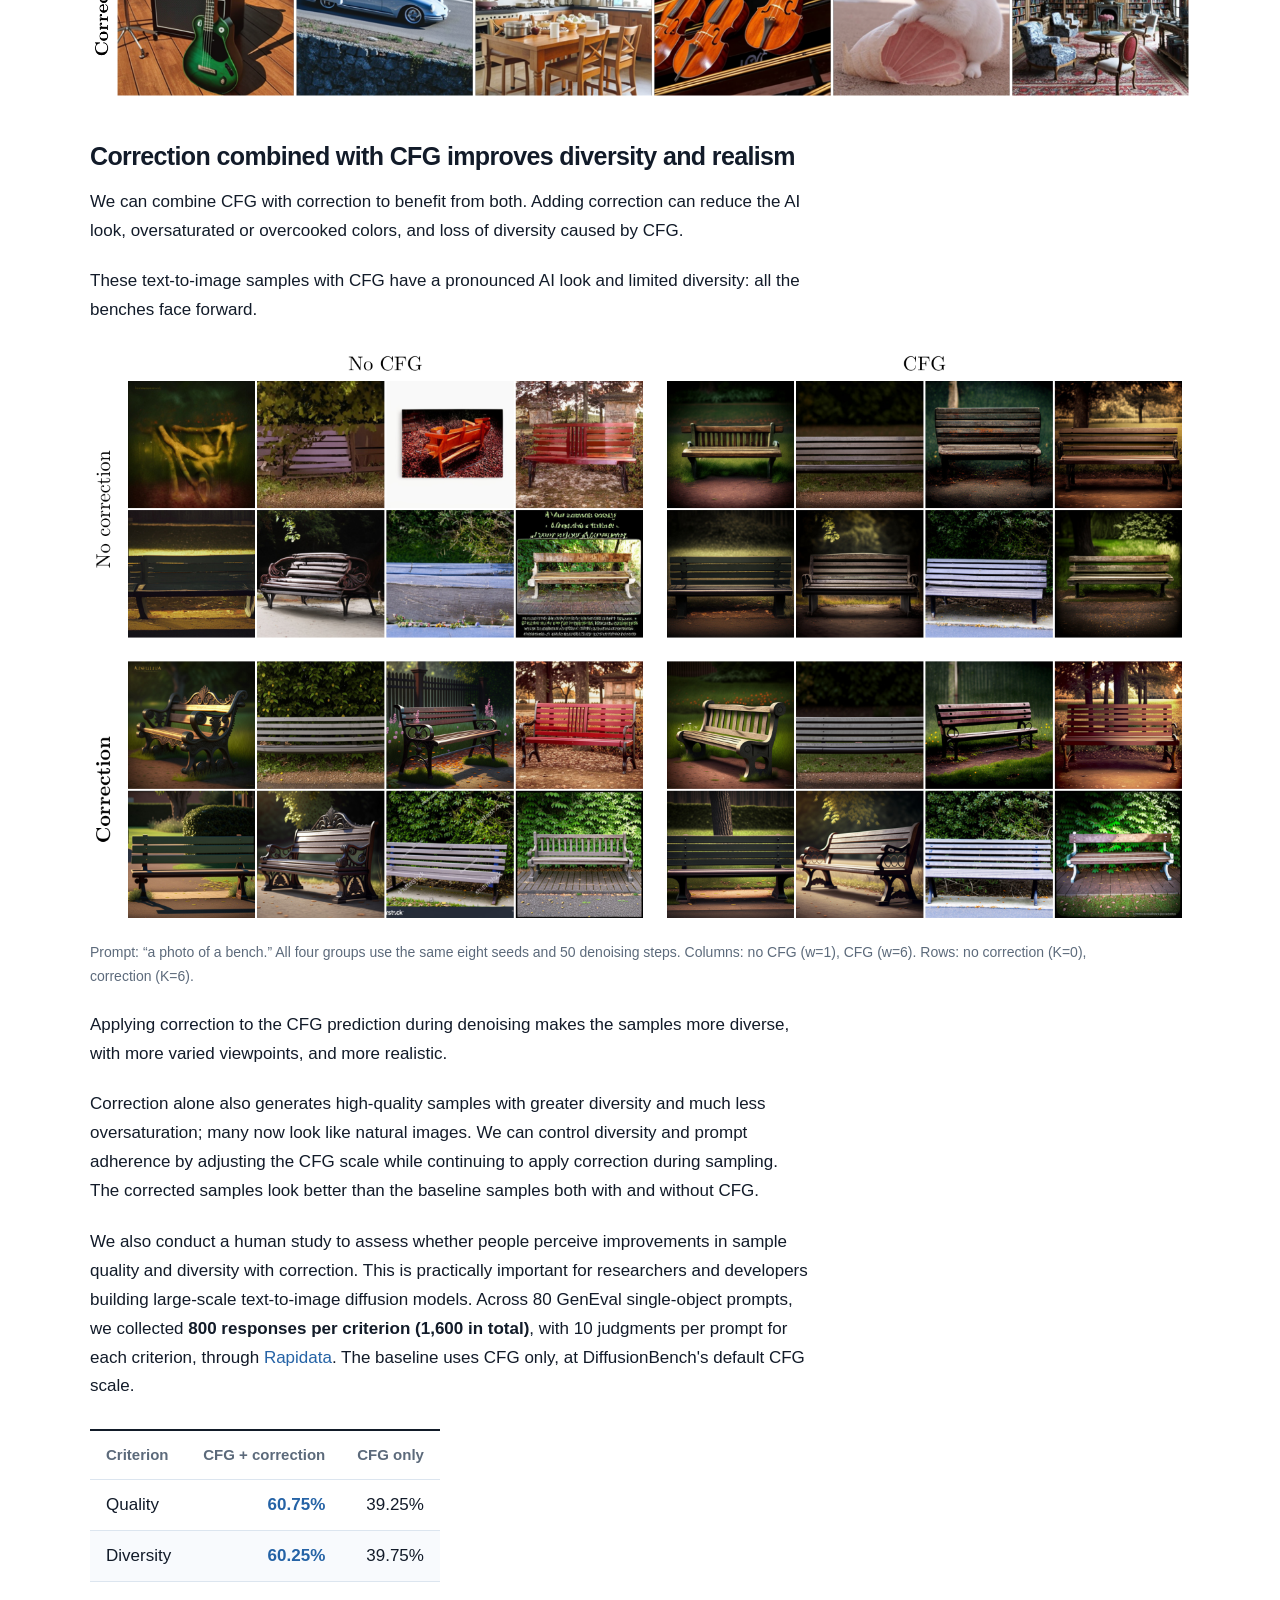
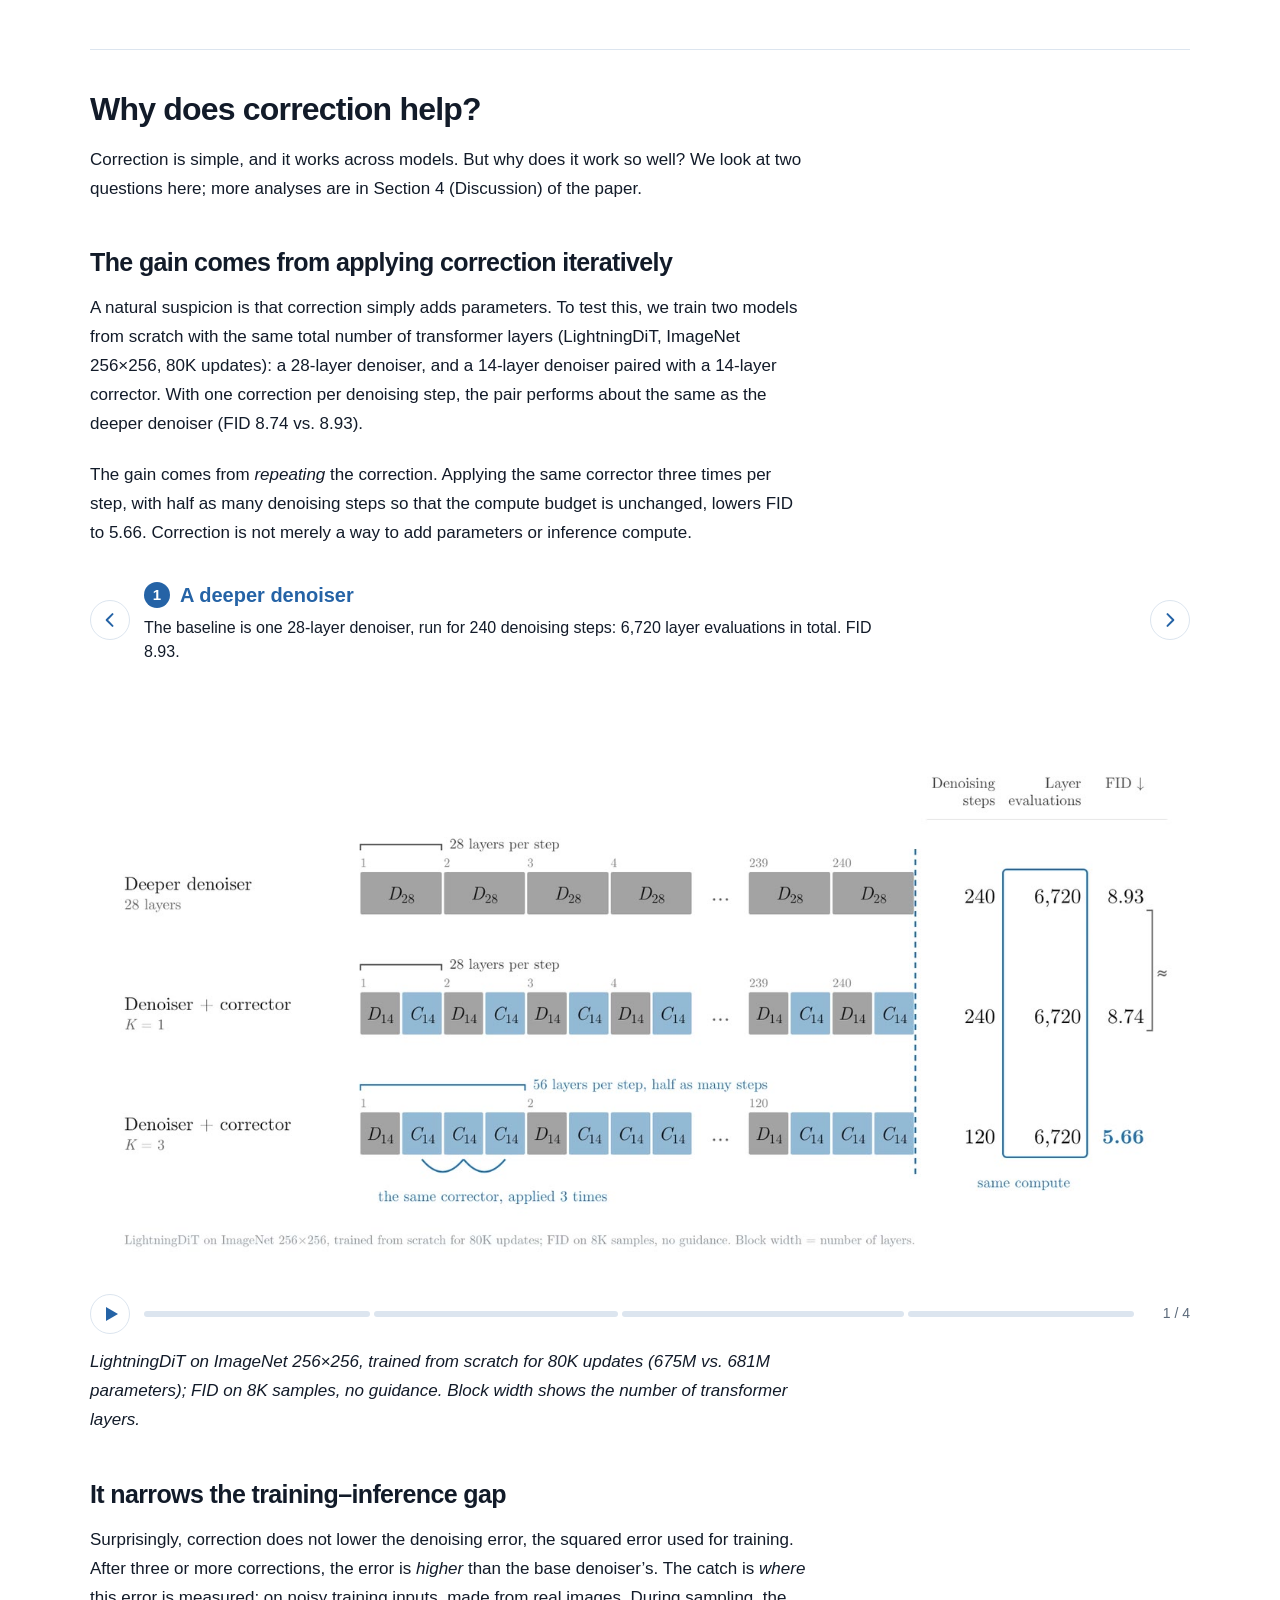
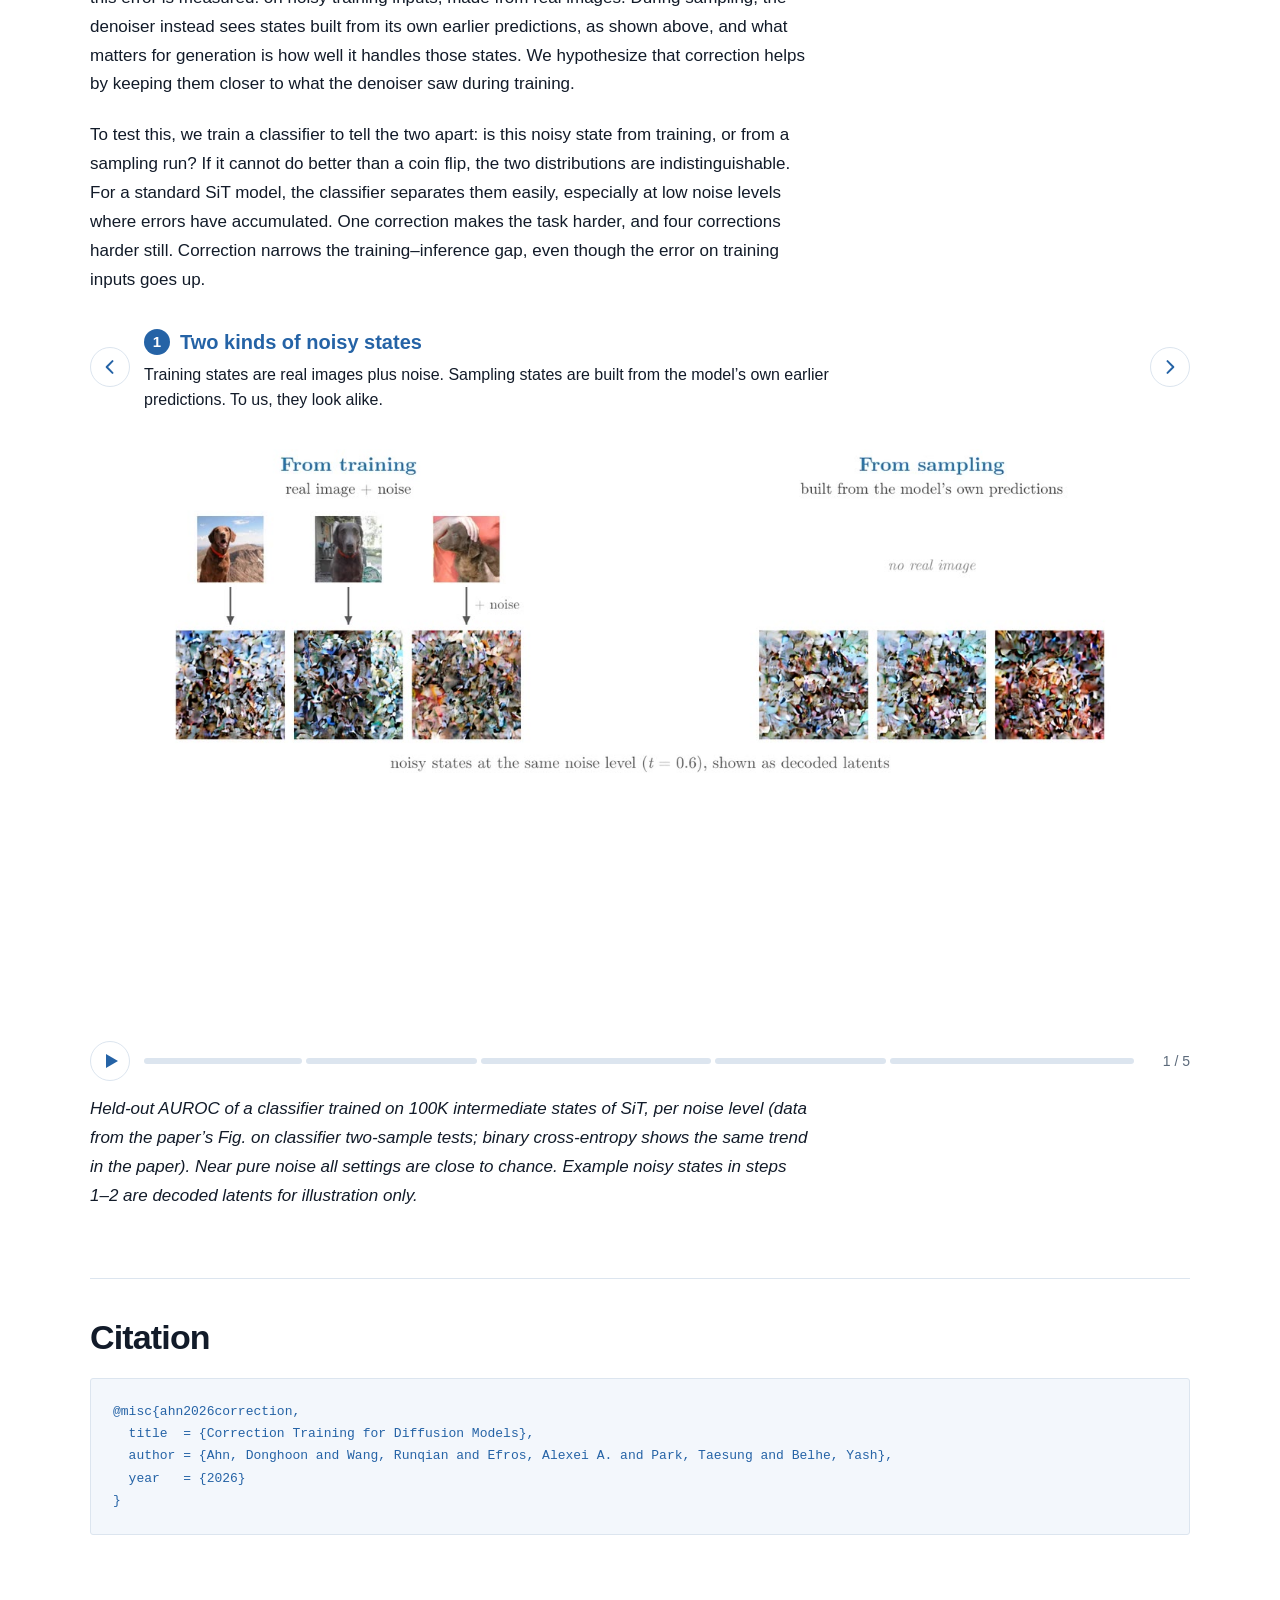
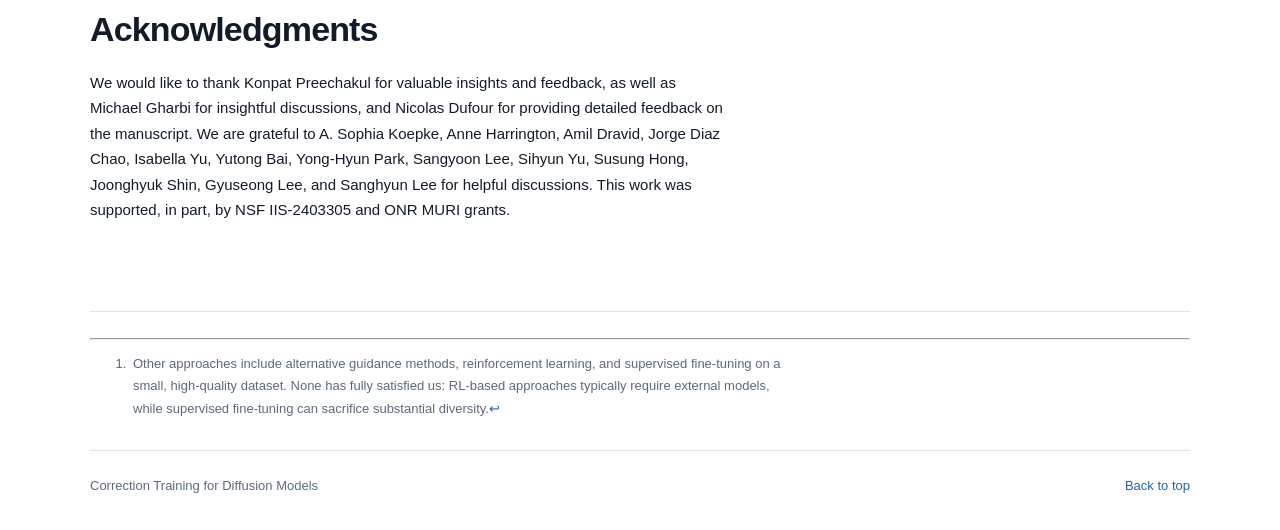
==== commit eb296992: "Use the full teaser in social link previews with crop-safe margins" ====
--- a/docs/index.html
+++ b/docs/index.html
@@ -1,6 +1,6 @@
 <!-- Draft HTML assembled from page.md. Update explicitly; Markdown and HTML are maintained separately. -->
 <!doctype html>
-<html lang="en"><head><meta charset="utf-8"><meta name="viewport" content="width=device-width,initial-scale=1"><meta name="description" content="Correction Training for Diffusion Models. High-quality ImageNet and text-to-image generation without guidance, and more diverse, natural-looking samples with CFG."><meta property="og:type" content="website"><meta property="og:title" content="Correction Training for Diffusion Models"><meta property="og:description" content="High-quality diffusion generation without guidance, and more diverse, natural-looking samples with CFG."><meta property="og:url" content="https://sunovivid.github.io/correction-training/"><meta property="og:image" content="https://sunovivid.github.io/correction-training/assets/social-hourglass-v1.jpg"><meta property="og:image:type" content="image/jpeg"><meta property="og:image:width" content="1200"><meta property="og:image:height" content="630"><meta property="og:image:alt" content="Hourglass sample"><meta name="twitter:card" content="summary_large_image"><meta name="twitter:image" content="https://sunovivid.github.io/correction-training/assets/social-hourglass-v1.jpg"><meta name="twitter:image:alt" content="Hourglass sample"><title>Correction Training for Diffusion Models</title><link rel="icon" type="image/png" sizes="64x64" href="assets/favicon-hourglass.png"><link rel="icon" href="assets/favicon-hourglass.ico" sizes="any"><link rel="stylesheet" href="project.css"><link rel="stylesheet" href="assets/gallery.css?v=2"><script src="project.js" defer></script><script src="assets/carousel.js?v=2" defer></script><link rel="stylesheet" href="abstract.css"></head><body>
+<html lang="en"><head><meta charset="utf-8"><meta name="viewport" content="width=device-width,initial-scale=1"><meta name="description" content="Correction Training for Diffusion Models. High-quality ImageNet and text-to-image generation without guidance, and more diverse, natural-looking samples with CFG."><meta property="og:type" content="website"><meta property="og:title" content="Correction Training for Diffusion Models"><meta property="og:description" content="High-quality diffusion generation without guidance, and more diverse, natural-looking samples with CFG."><meta property="og:url" content="https://sunovivid.github.io/correction-training/"><meta property="og:image" content="https://sunovivid.github.io/correction-training/assets/social-teaser-v1.jpg"><meta property="og:image:secure_url" content="https://sunovivid.github.io/correction-training/assets/social-teaser-v1.jpg"><meta property="og:image:type" content="image/jpeg"><meta property="og:image:width" content="1200"><meta property="og:image:height" content="630"><meta property="og:image:alt" content="Class-conditional samples without CFG and unconditional samples from Correction Training."><meta name="twitter:card" content="summary_large_image"><meta name="twitter:image" content="https://sunovivid.github.io/correction-training/assets/social-teaser-v1.jpg"><meta name="twitter:image:alt" content="Class-conditional samples without CFG and unconditional samples from Correction Training."><title>Correction Training for Diffusion Models</title><link rel="icon" type="image/png" sizes="64x64" href="assets/favicon-hourglass.png"><link rel="icon" href="assets/favicon-hourglass.ico" sizes="any"><link rel="stylesheet" href="project.css"><link rel="stylesheet" href="assets/gallery.css?v=2"><script src="project.js" defer></script><script src="assets/carousel.js?v=2" defer></script><link rel="stylesheet" href="abstract.css"></head><body>
 <a class="skip" href="#main">Skip to results</a>
 <nav class="top-nav" aria-label="Page navigation"><div class="nav-inner"><a class="nav-name" href="#top">Correction Training</a><div class="nav-links"><a href="#method">Method</a><a href="#control-refinement-with-k">ImageNet</a><a href="#text-to-image-results">Text-to-image</a></div></div></nav>
 <header class="masthead" id="top"><h1>Correction Training for Diffusion Models</h1>
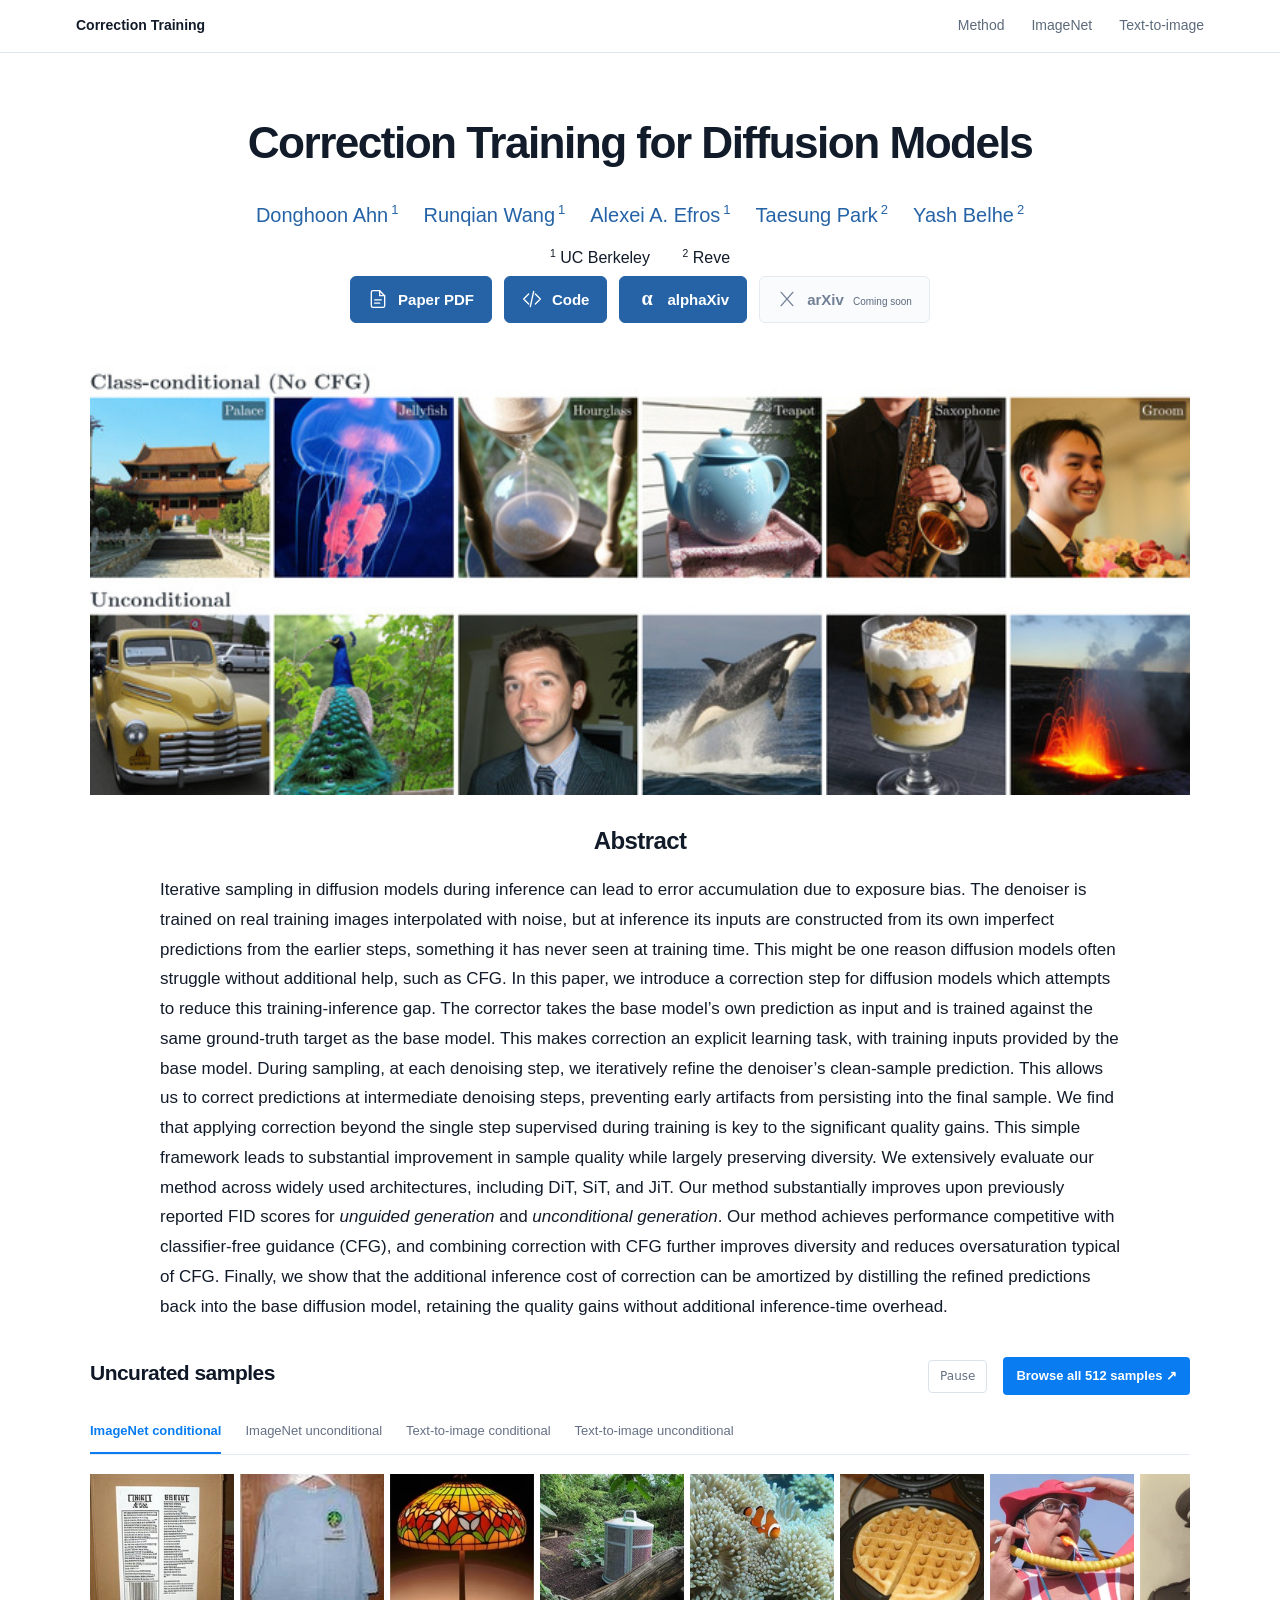
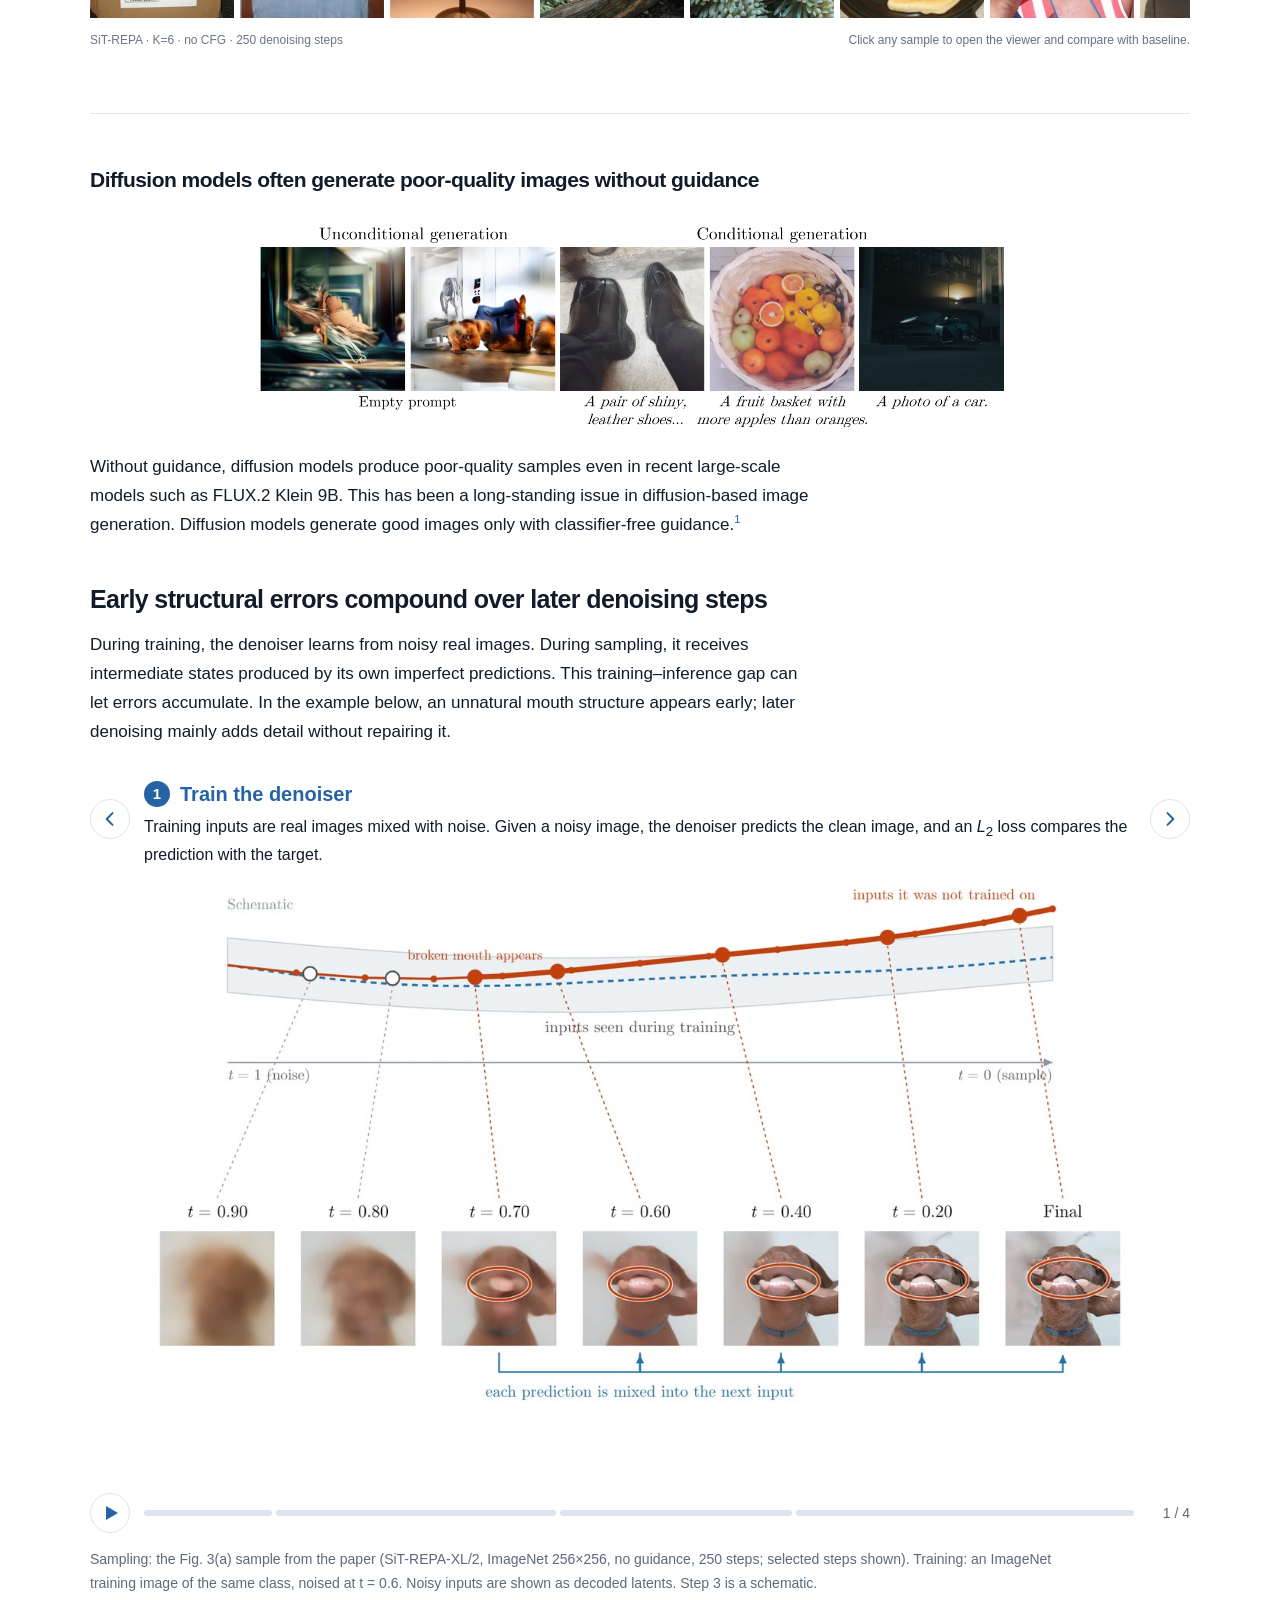
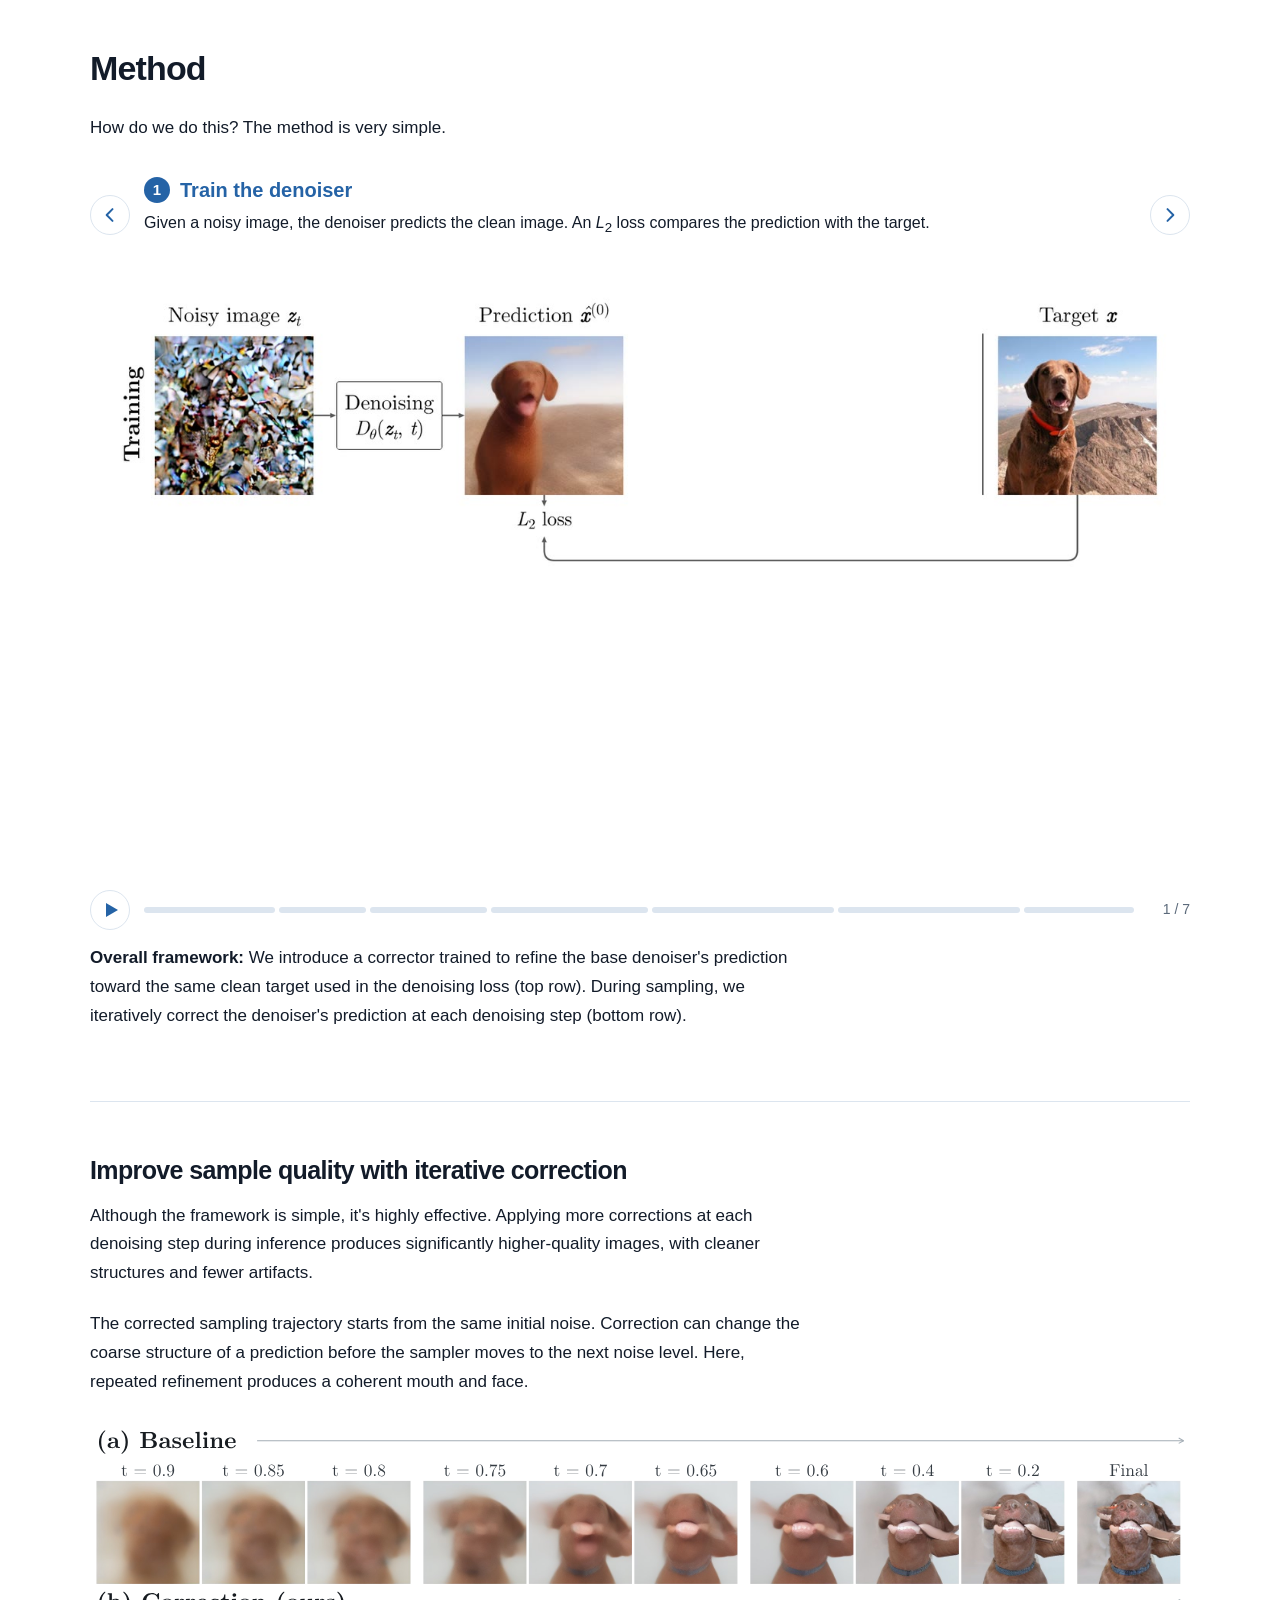
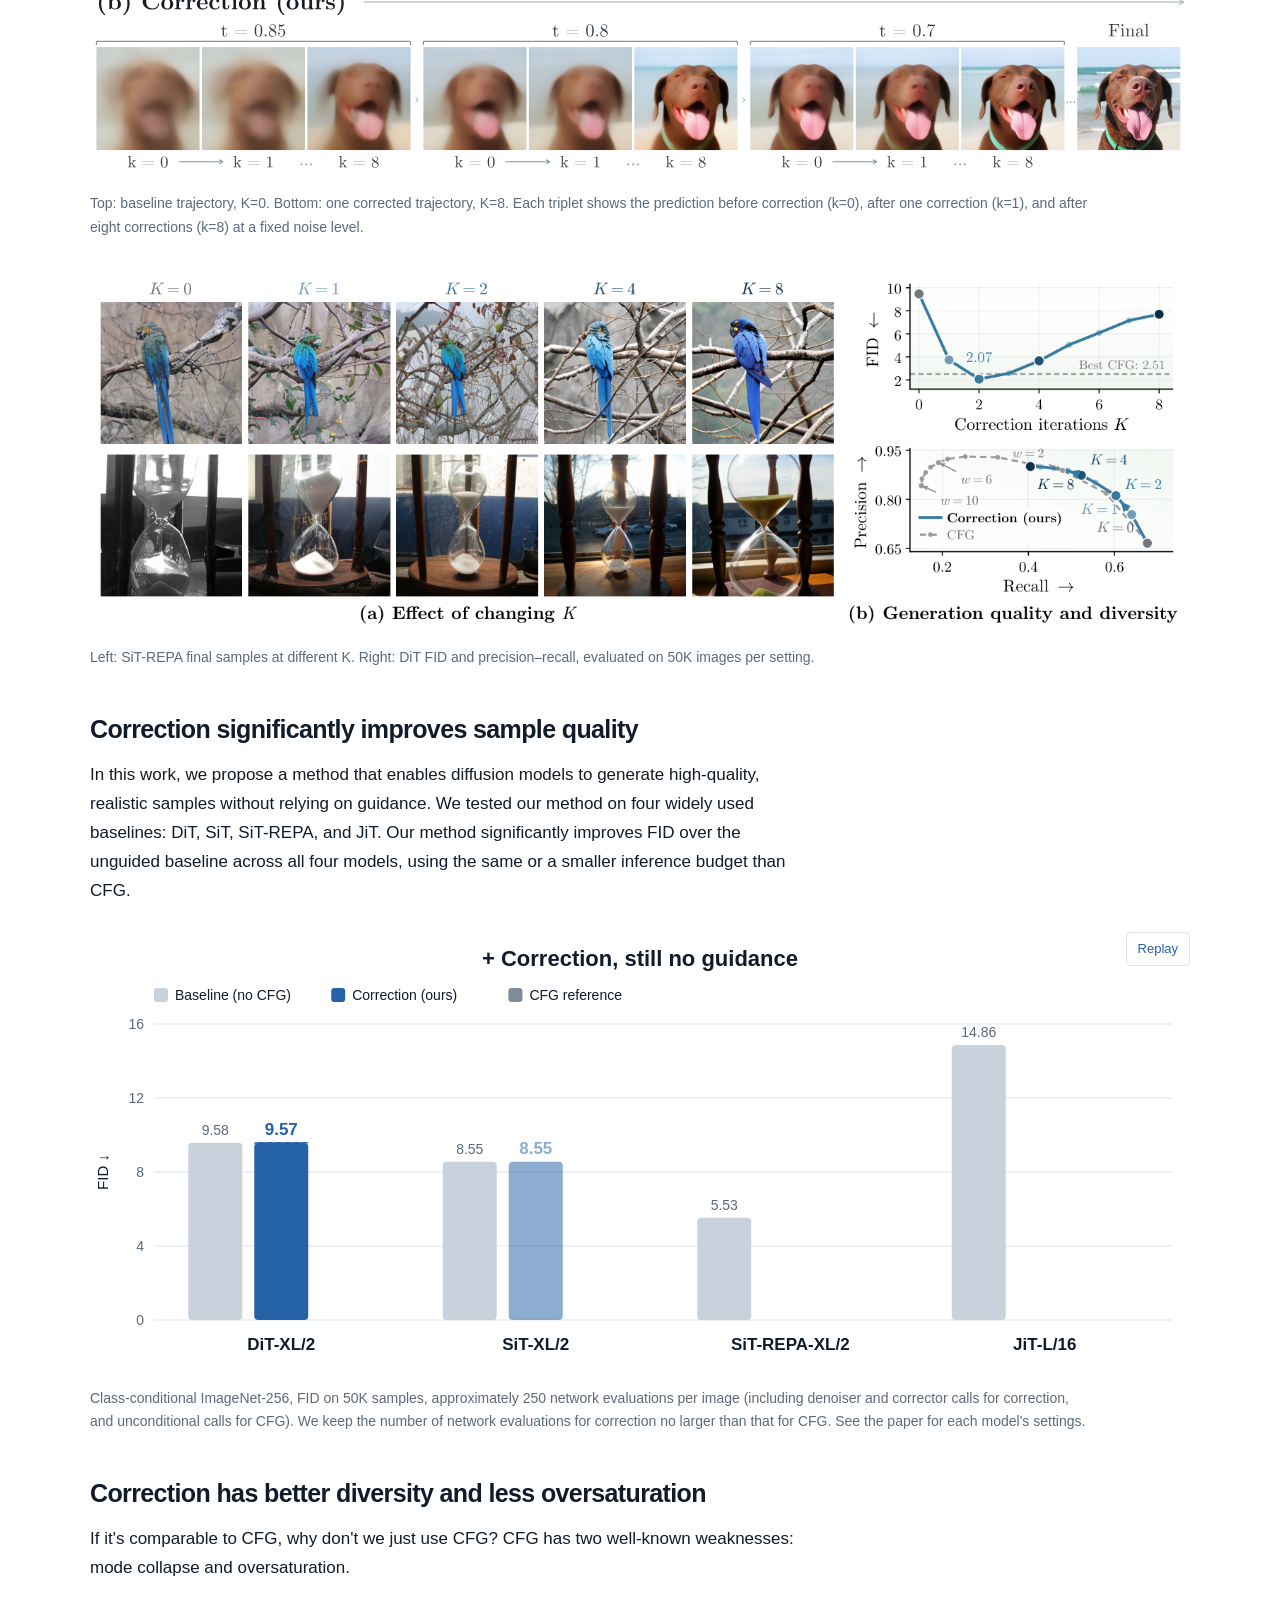
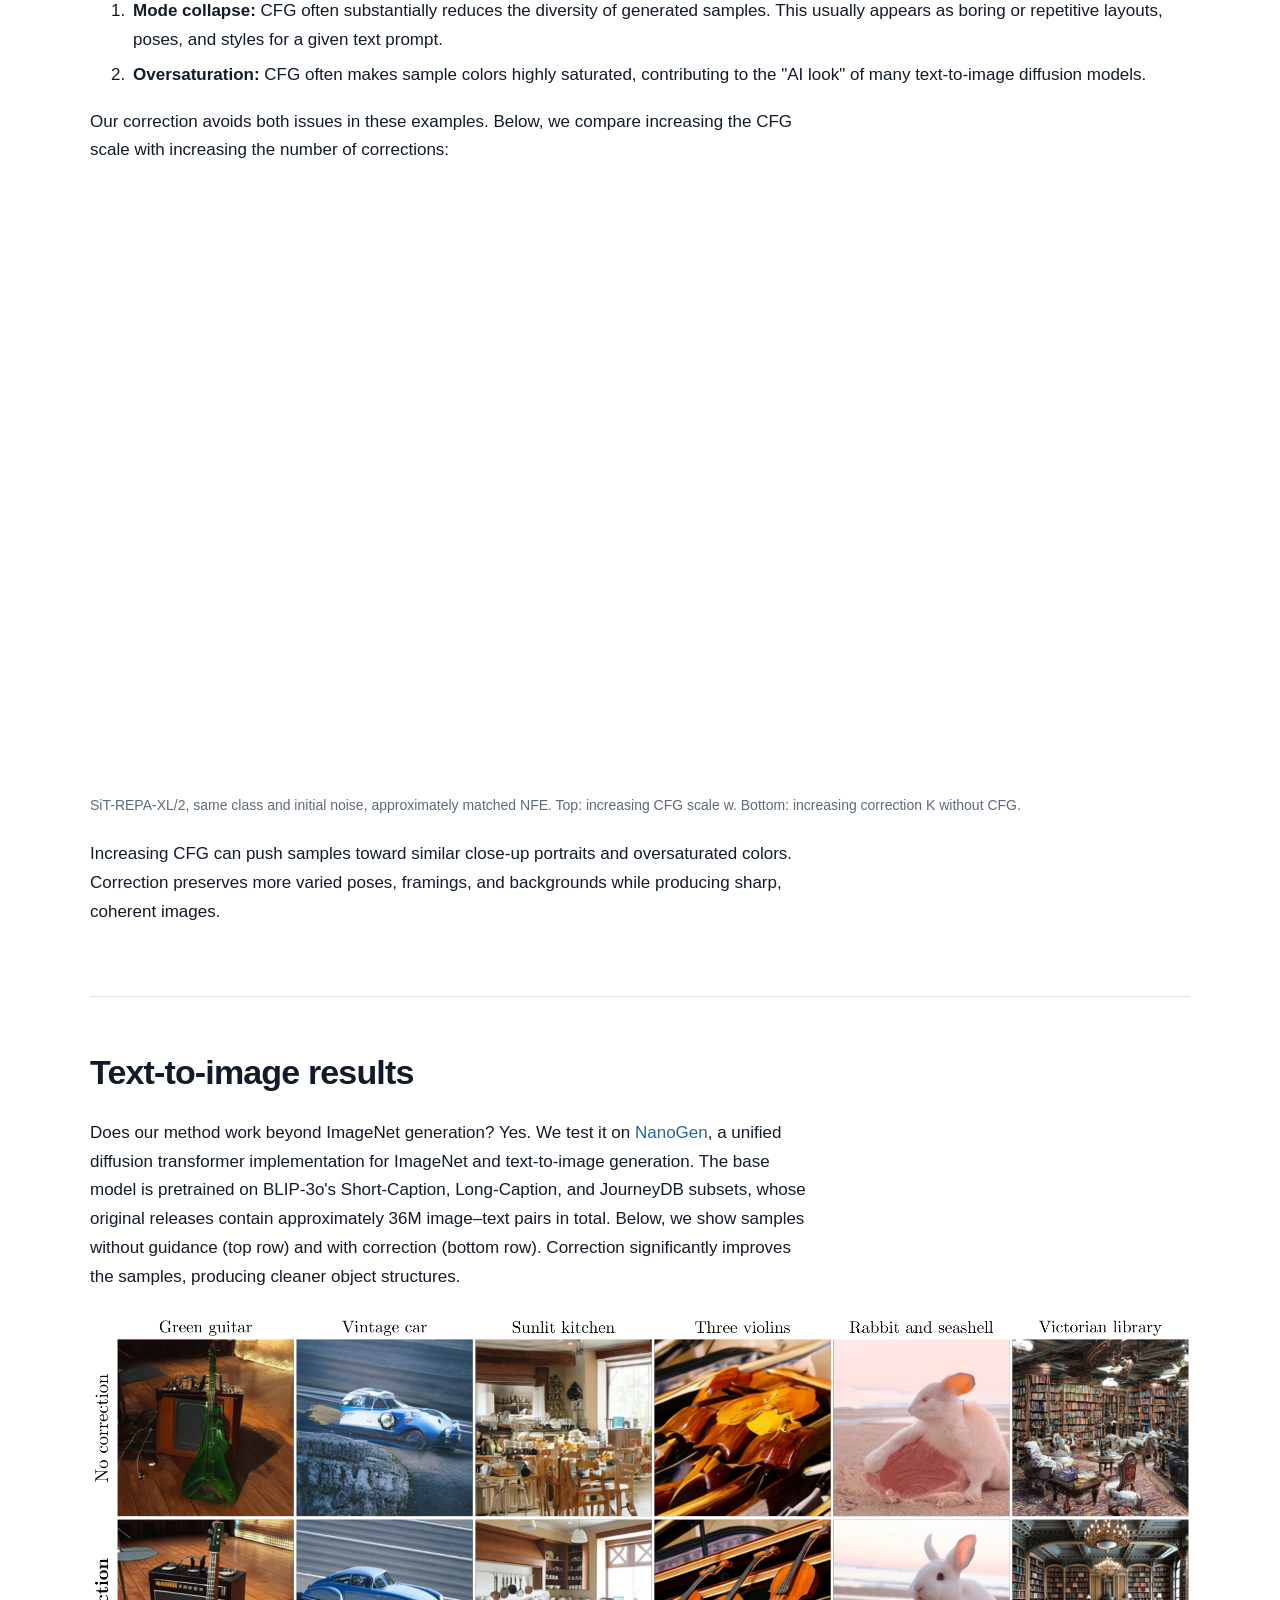
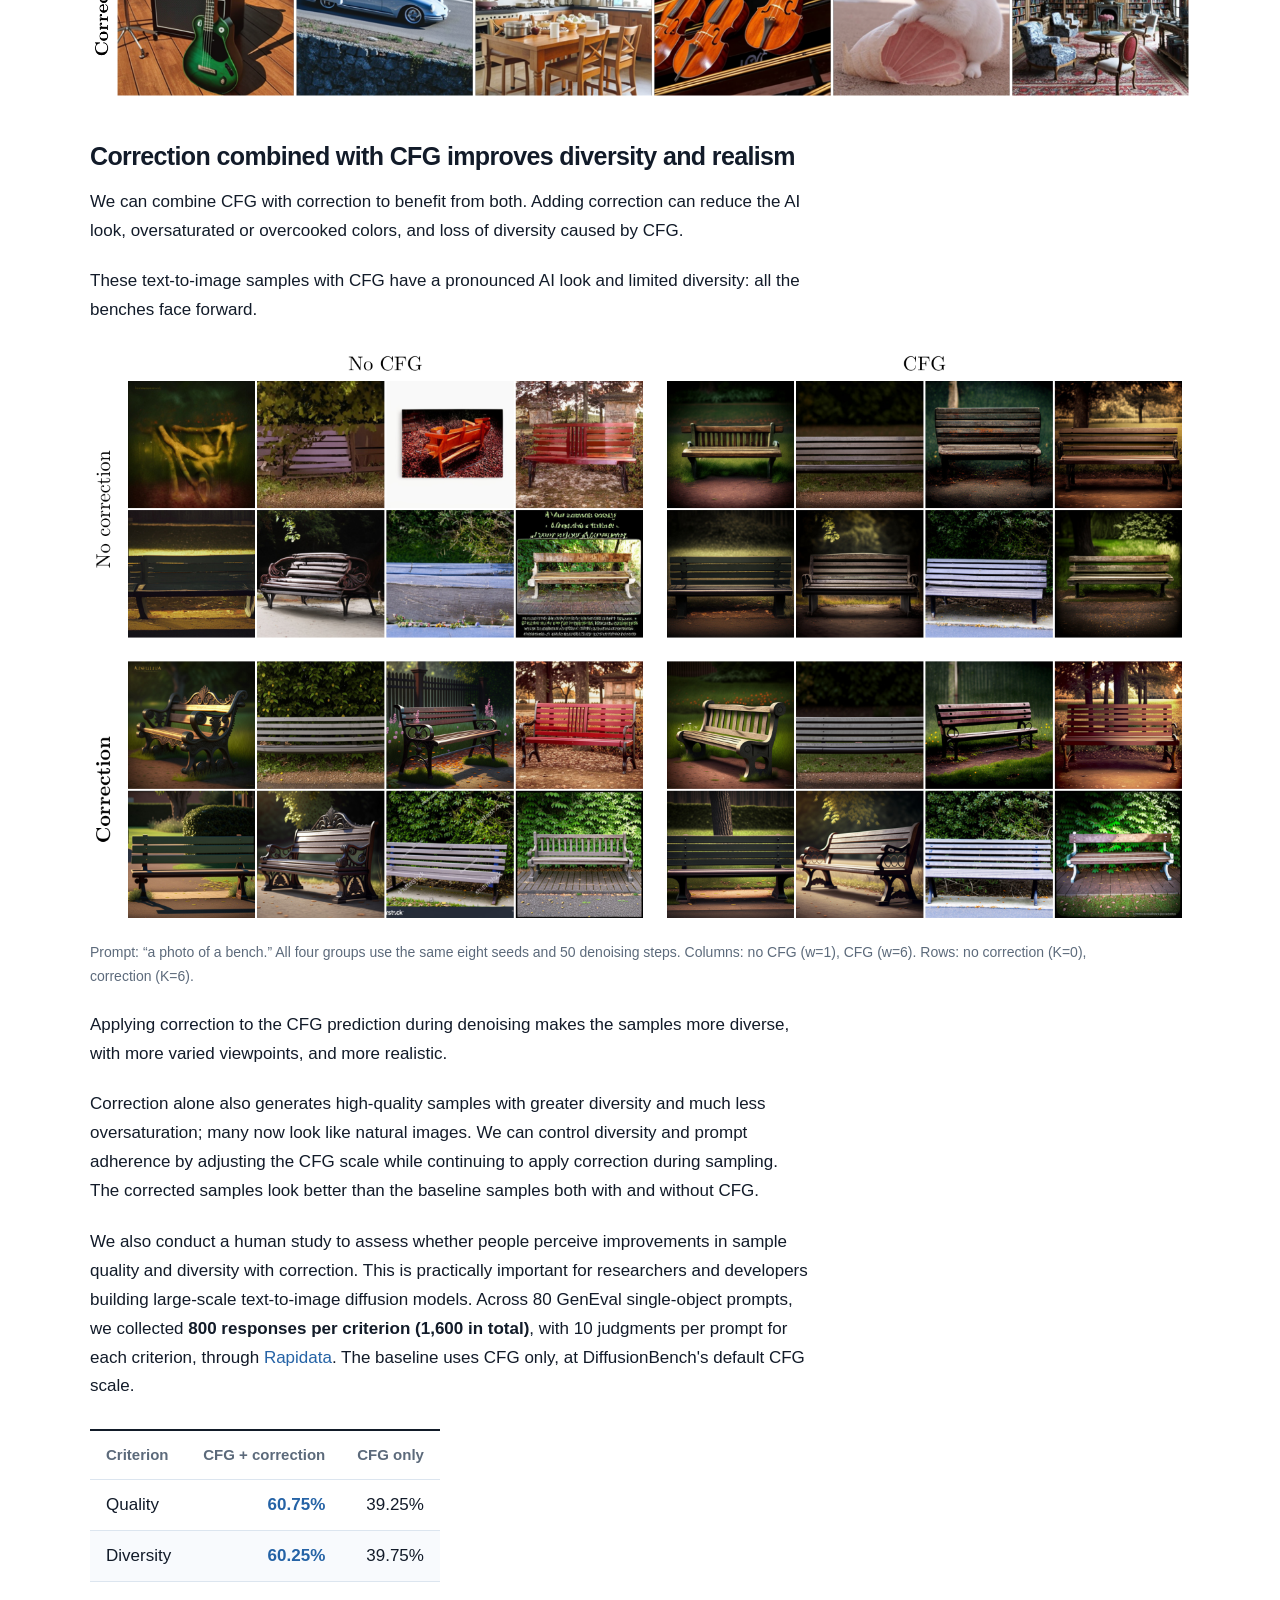
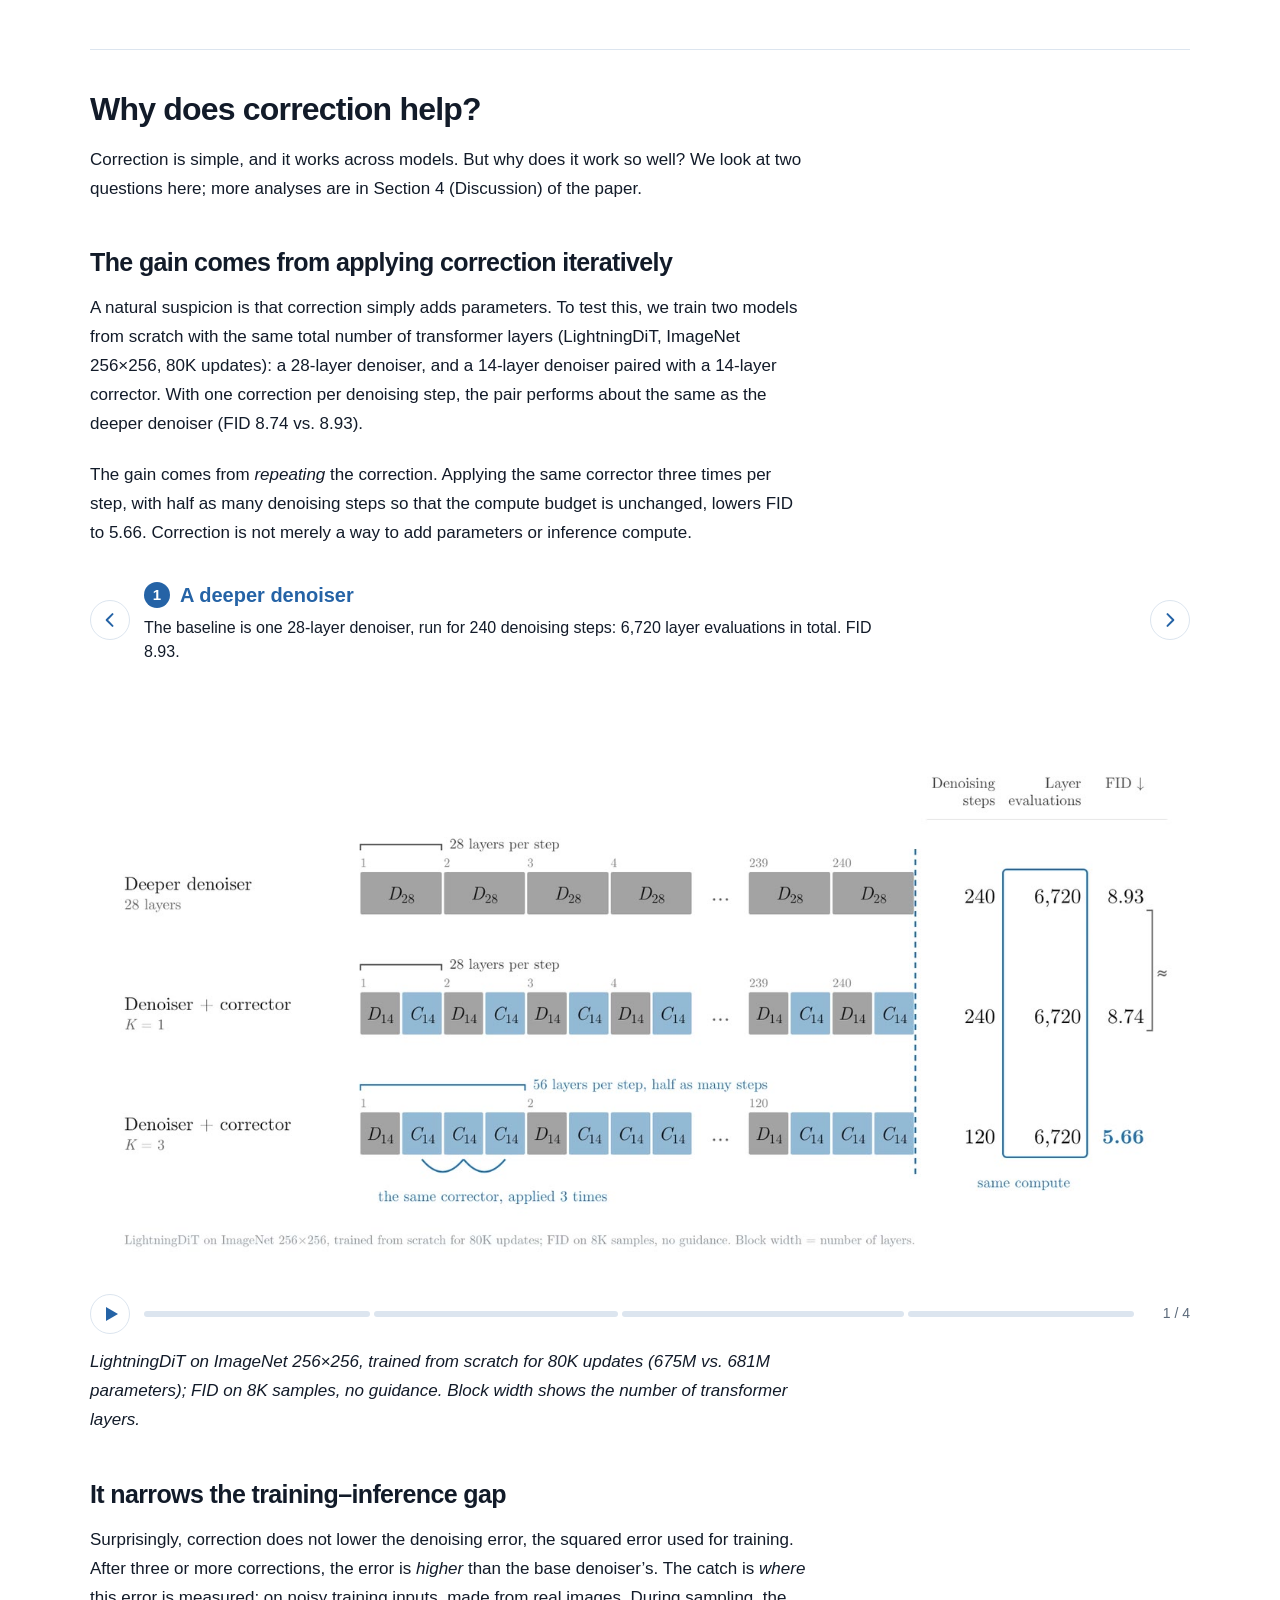
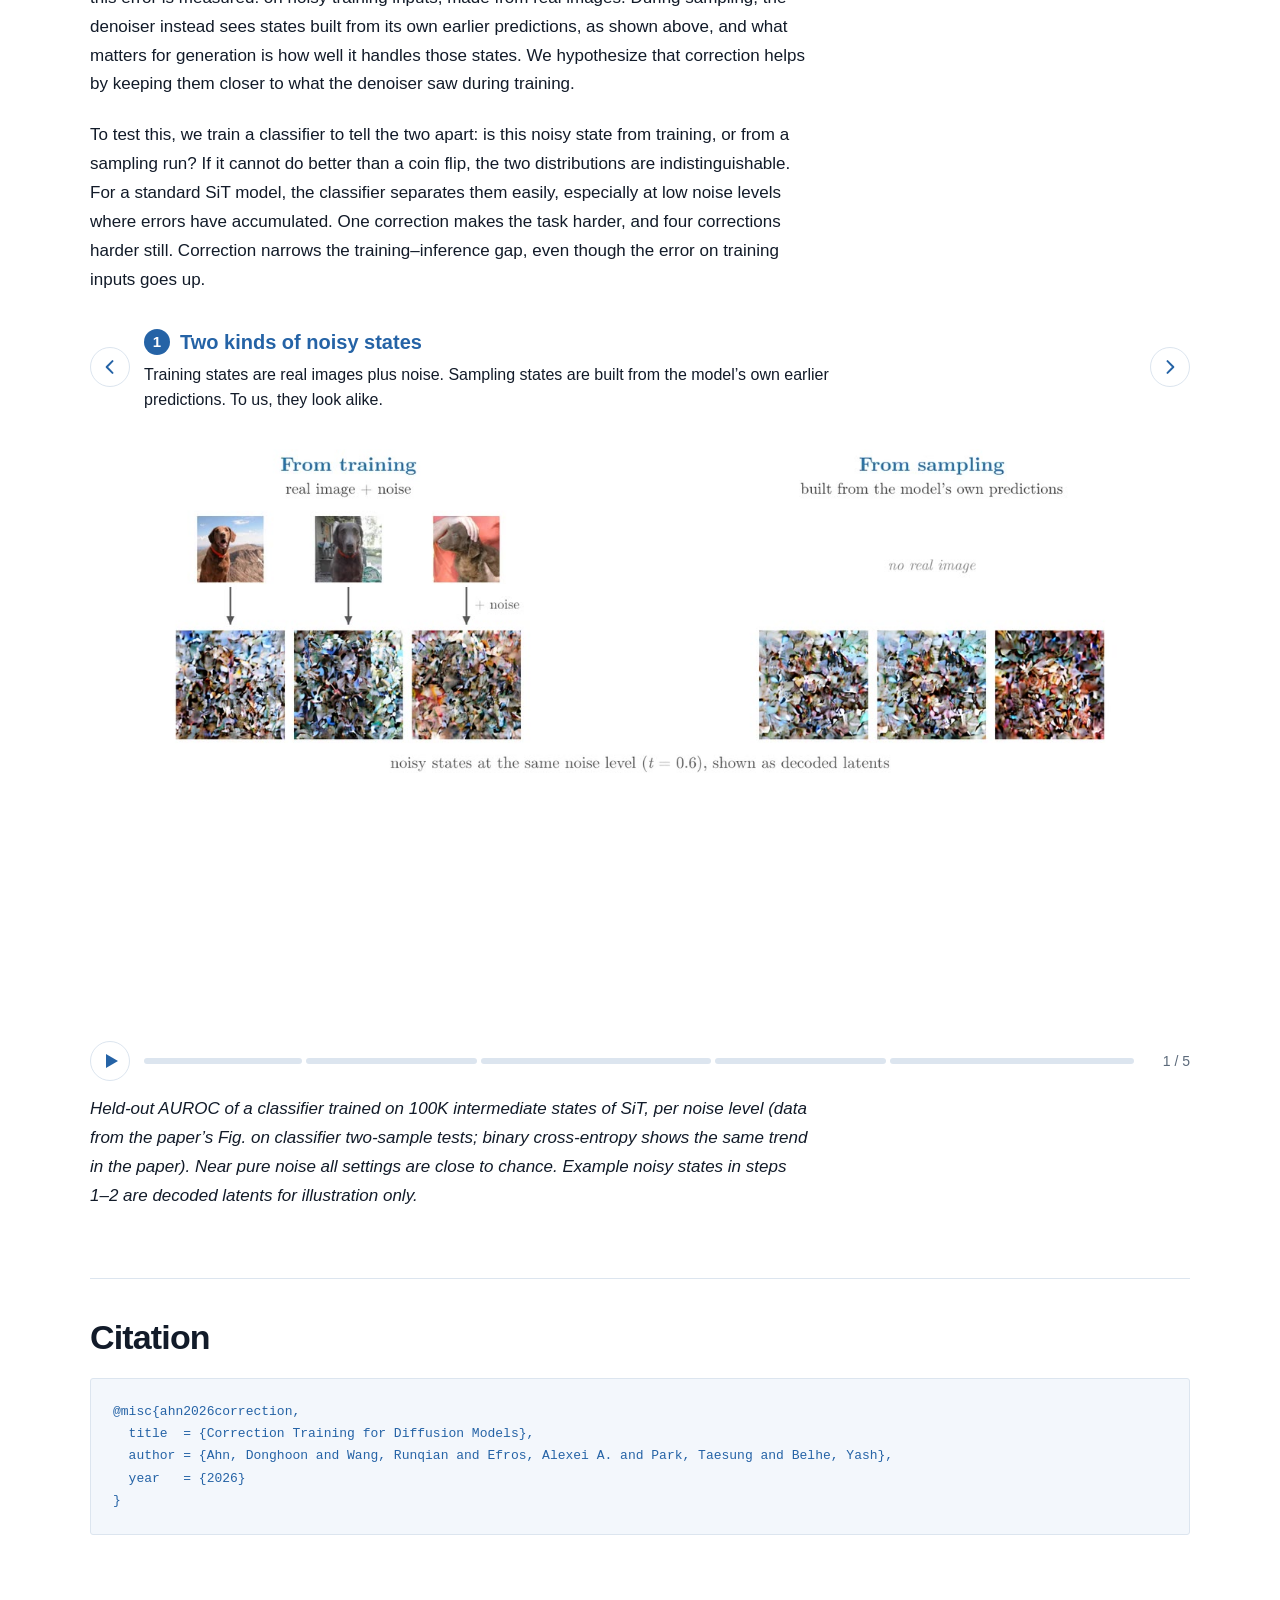
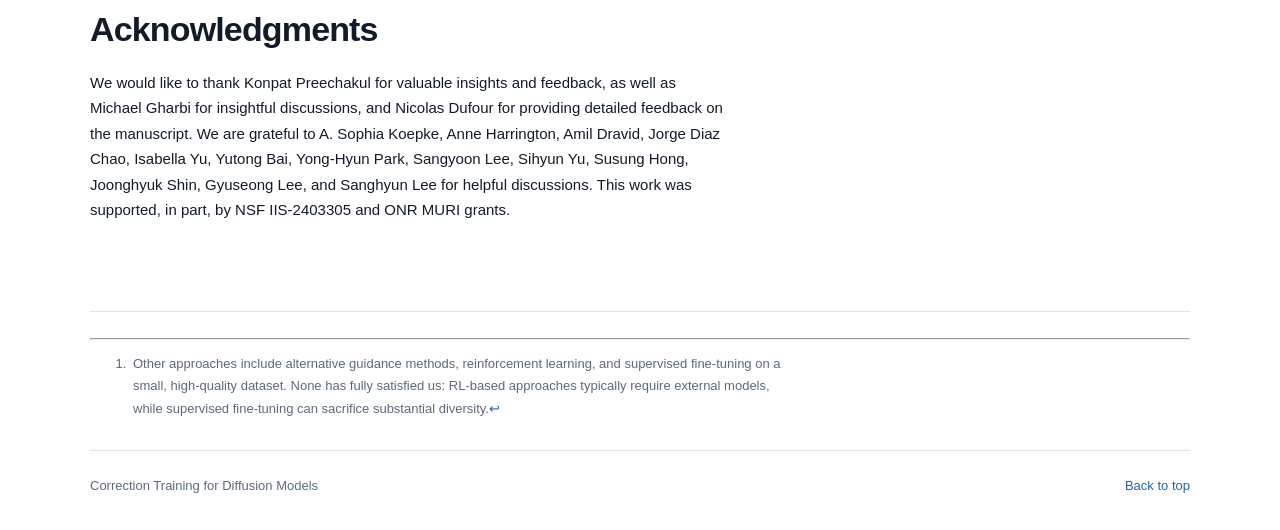
==== commit 79a4e03a: "Use the approved method diagram for social link previews" ====
--- a/docs/index.html
+++ b/docs/index.html
@@ -1,6 +1,6 @@
 <!-- Draft HTML assembled from page.md. Update explicitly; Markdown and HTML are maintained separately. -->
 <!doctype html>
-<html lang="en"><head><meta charset="utf-8"><meta name="viewport" content="width=device-width,initial-scale=1"><meta name="description" content="Correction Training for Diffusion Models. High-quality ImageNet and text-to-image generation without guidance, and more diverse, natural-looking samples with CFG."><meta property="og:type" content="website"><meta property="og:title" content="Correction Training for Diffusion Models"><meta property="og:description" content="High-quality diffusion generation without guidance, and more diverse, natural-looking samples with CFG."><meta property="og:url" content="https://sunovivid.github.io/correction-training/"><meta property="og:image" content="https://sunovivid.github.io/correction-training/assets/social-teaser-v1.jpg"><meta property="og:image:secure_url" content="https://sunovivid.github.io/correction-training/assets/social-teaser-v1.jpg"><meta property="og:image:type" content="image/jpeg"><meta property="og:image:width" content="1200"><meta property="og:image:height" content="630"><meta property="og:image:alt" content="Class-conditional samples without CFG and unconditional samples from Correction Training."><meta name="twitter:card" content="summary_large_image"><meta name="twitter:image" content="https://sunovivid.github.io/correction-training/assets/social-teaser-v1.jpg"><meta name="twitter:image:alt" content="Class-conditional samples without CFG and unconditional samples from Correction Training."><title>Correction Training for Diffusion Models</title><link rel="icon" type="image/png" sizes="64x64" href="assets/favicon-hourglass.png"><link rel="icon" href="assets/favicon-hourglass.ico" sizes="any"><link rel="stylesheet" href="project.css"><link rel="stylesheet" href="assets/gallery.css?v=2"><script src="project.js" defer></script><script src="assets/carousel.js?v=2" defer></script><link rel="stylesheet" href="abstract.css"></head><body>
+<html lang="en"><head><meta charset="utf-8"><meta name="viewport" content="width=device-width,initial-scale=1"><meta name="description" content="Correction Training for Diffusion Models. High-quality ImageNet and text-to-image generation without guidance, and more diverse, natural-looking samples with CFG."><meta property="og:type" content="website"><meta property="og:title" content="Correction Training for Diffusion Models"><meta property="og:description" content="High-quality diffusion generation without guidance, and more diverse, natural-looking samples with CFG."><meta property="og:url" content="https://sunovivid.github.io/correction-training/"><meta property="og:image" content="https://sunovivid.github.io/correction-training/assets/social-method-v1.jpg"><meta property="og:image:secure_url" content="https://sunovivid.github.io/correction-training/assets/social-method-v1.jpg"><meta property="og:image:type" content="image/jpeg"><meta property="og:image:width" content="1200"><meta property="og:image:height" content="630"><meta property="og:image:alt" content="Correction Training: a noisy input is denoised, then its prediction is refined by repeated correction."><meta name="twitter:card" content="summary_large_image"><meta name="twitter:image" content="https://sunovivid.github.io/correction-training/assets/social-method-v1.jpg"><meta name="twitter:image:alt" content="Correction Training: a noisy input is denoised, then its prediction is refined by repeated correction."><title>Correction Training for Diffusion Models</title><link rel="icon" type="image/png" sizes="64x64" href="assets/favicon-hourglass.png"><link rel="icon" href="assets/favicon-hourglass.ico" sizes="any"><link rel="stylesheet" href="project.css"><link rel="stylesheet" href="assets/gallery.css?v=2"><script src="project.js" defer></script><script src="assets/carousel.js?v=2" defer></script><link rel="stylesheet" href="abstract.css"></head><body>
 <a class="skip" href="#main">Skip to results</a>
 <nav class="top-nav" aria-label="Page navigation"><div class="nav-inner"><a class="nav-name" href="#top">Correction Training</a><div class="nav-links"><a href="#method">Method</a><a href="#control-refinement-with-k">ImageNet</a><a href="#text-to-image-results">Text-to-image</a></div></div></nav>
 <header class="masthead" id="top"><h1>Correction Training for Diffusion Models</h1>
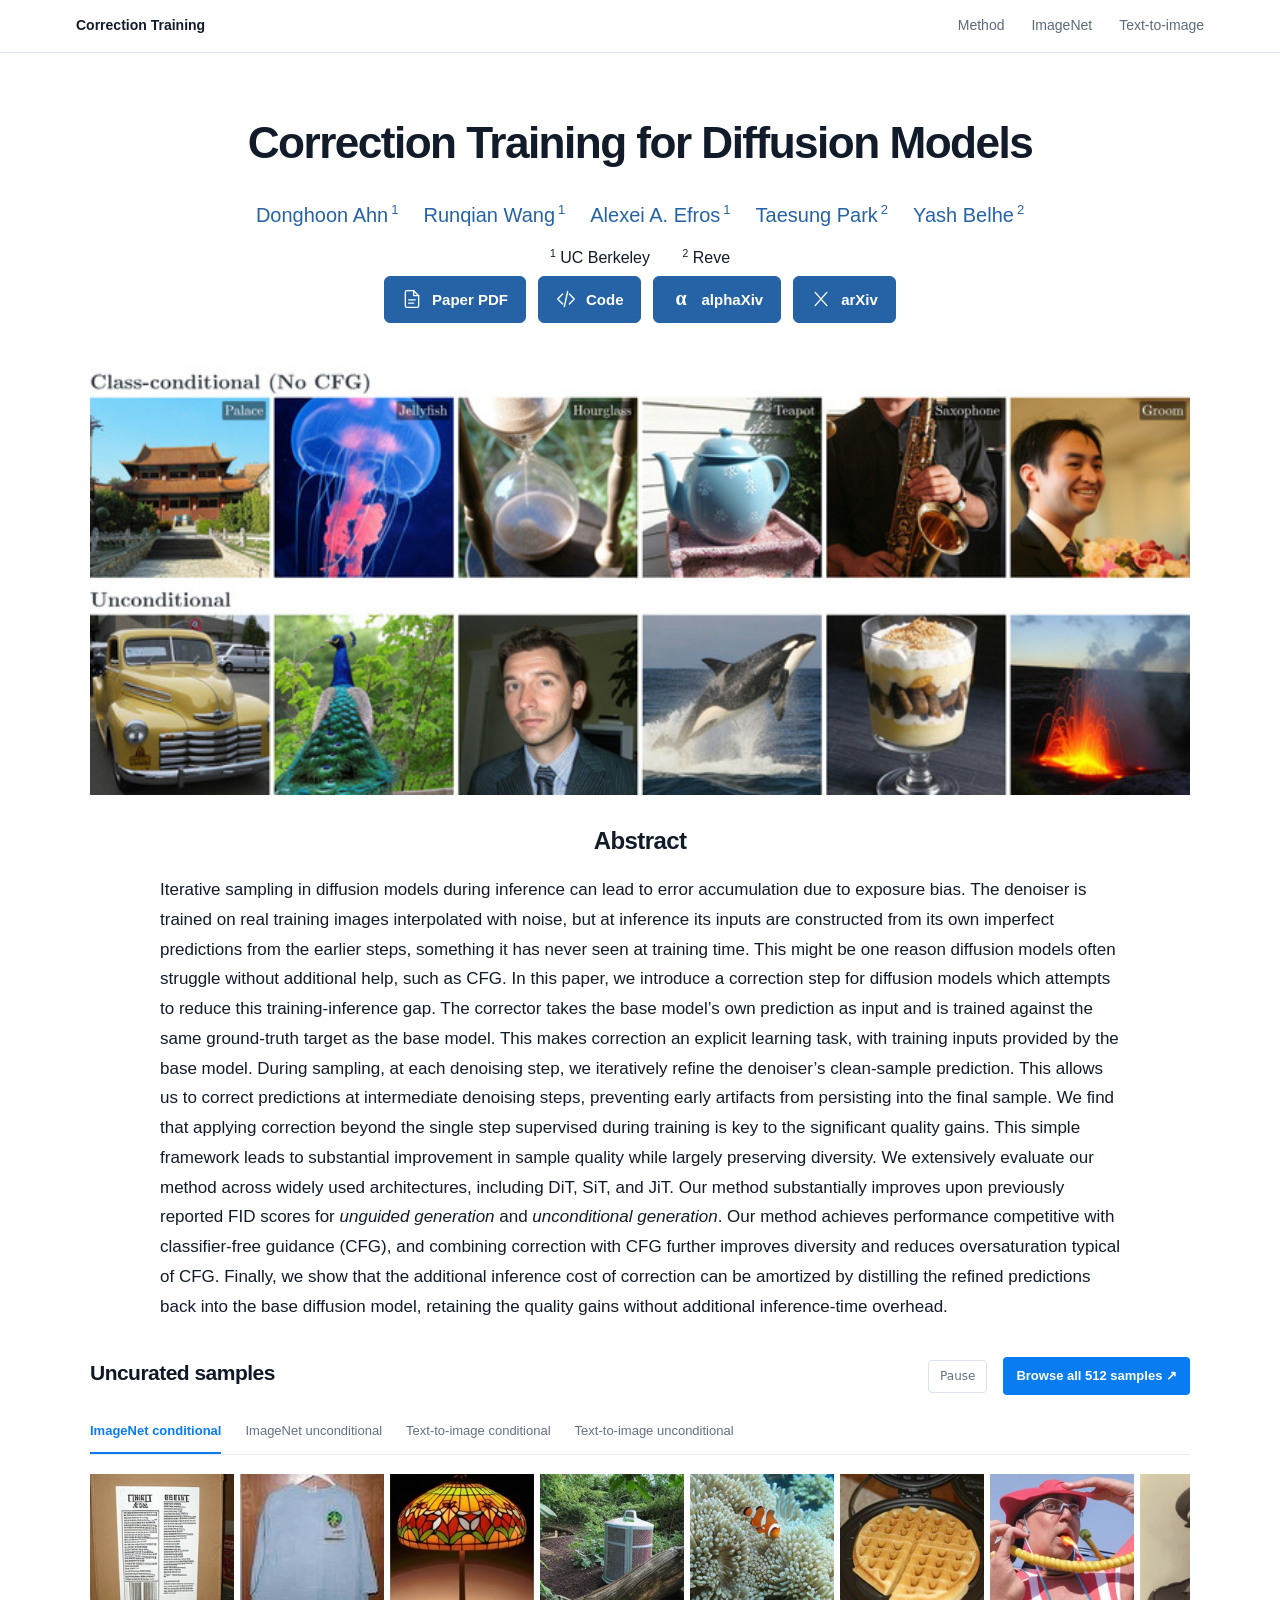
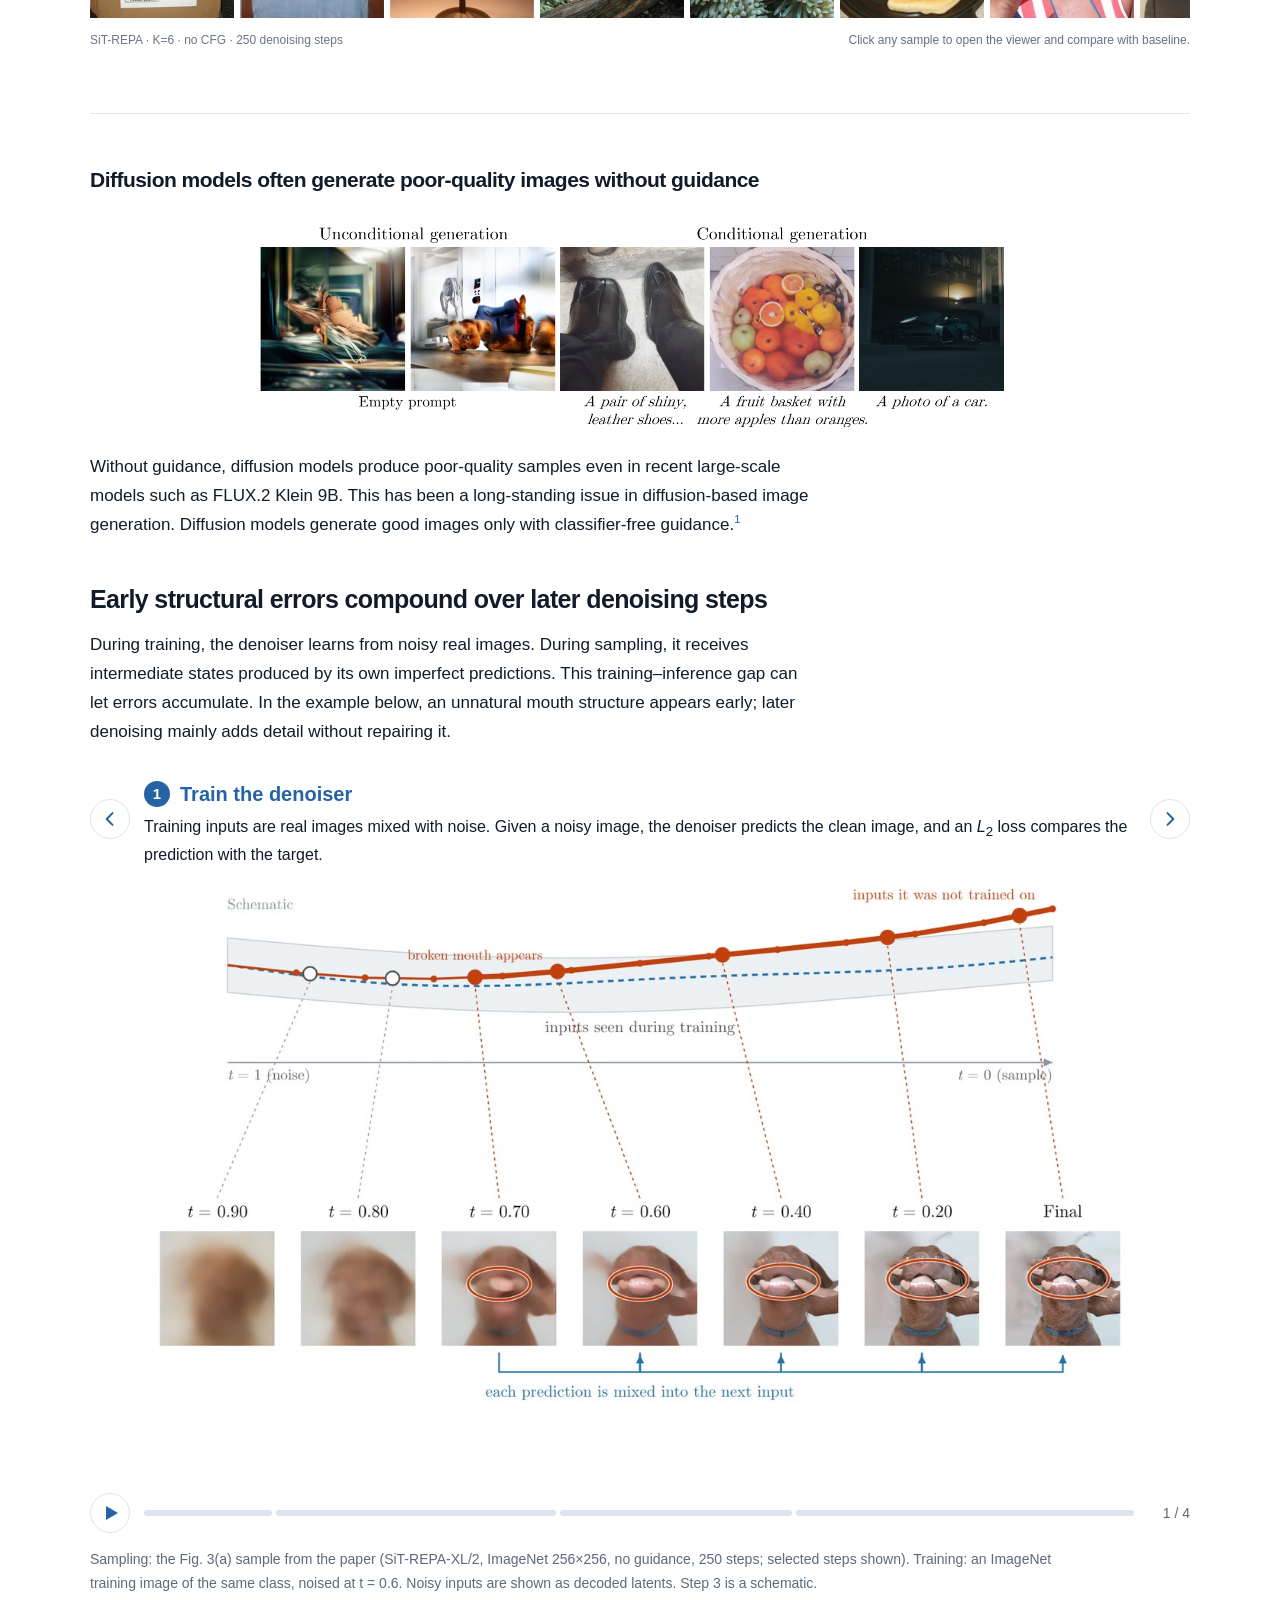
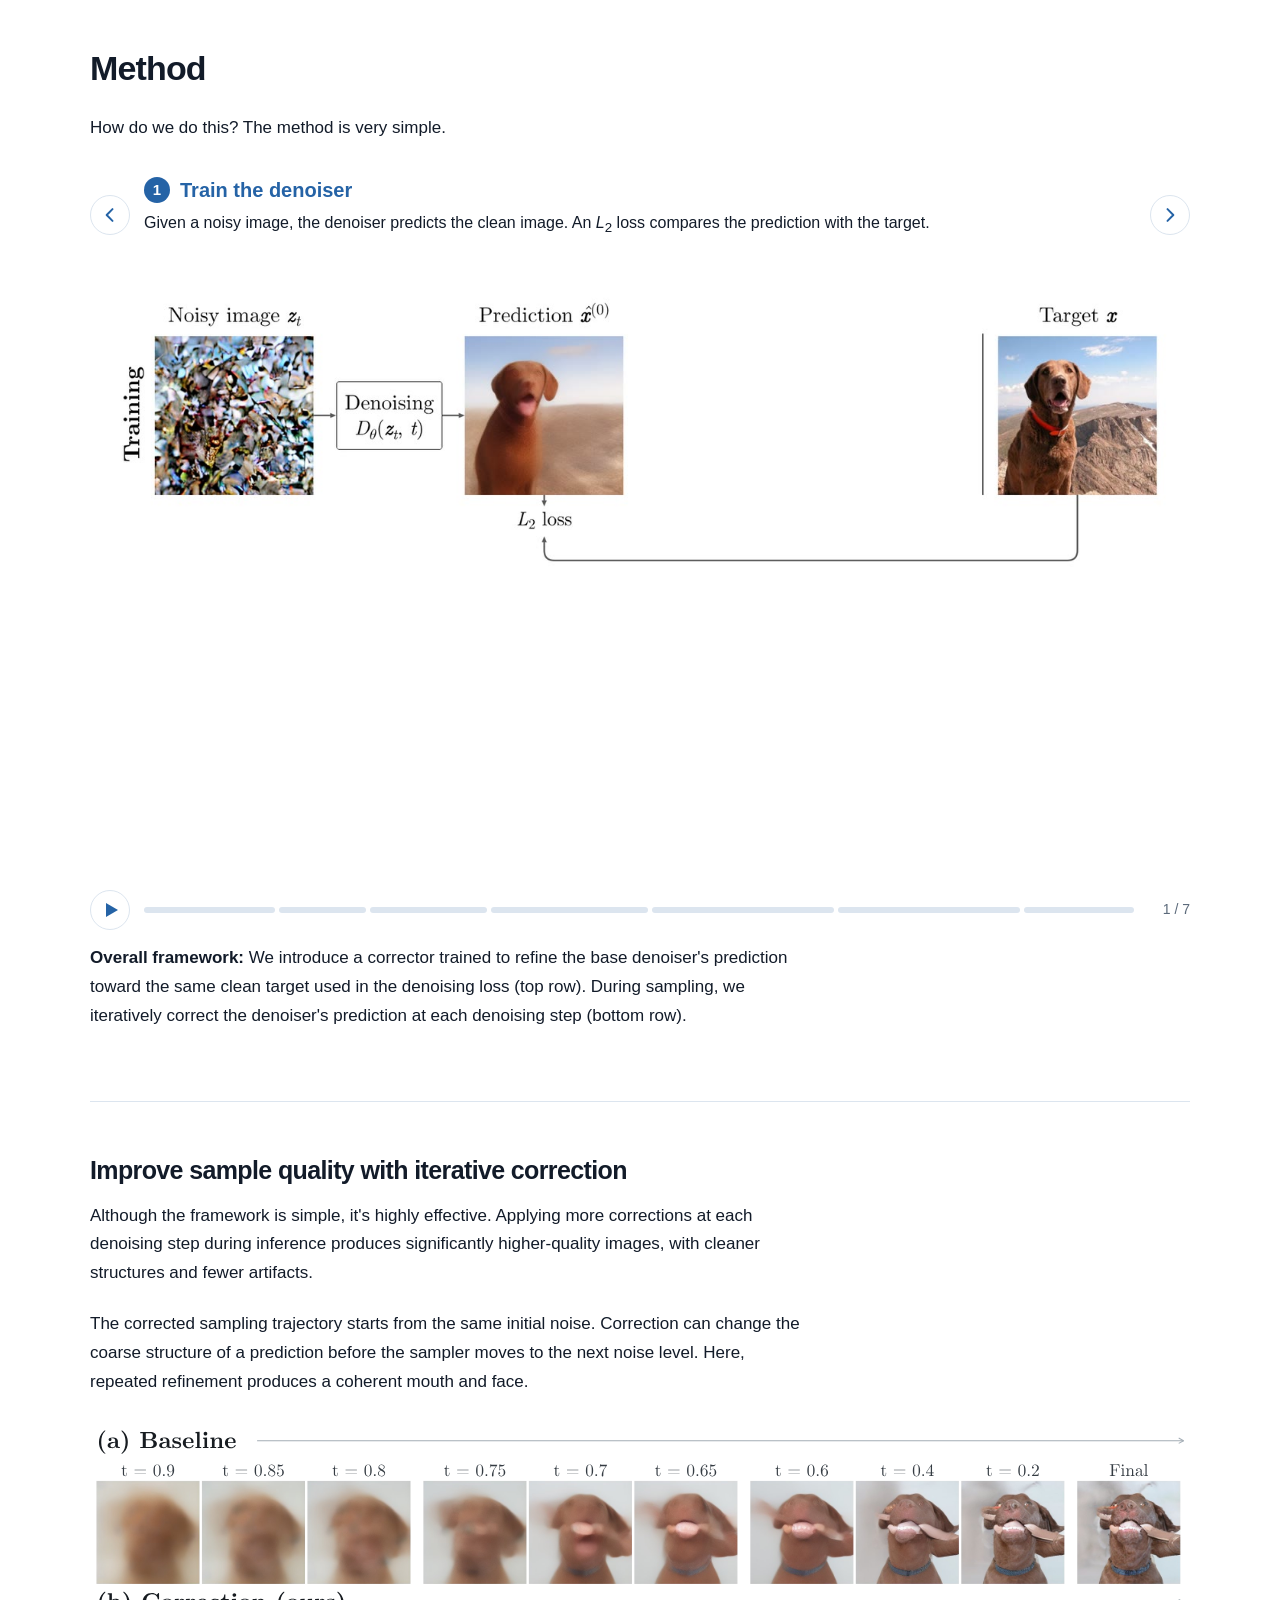
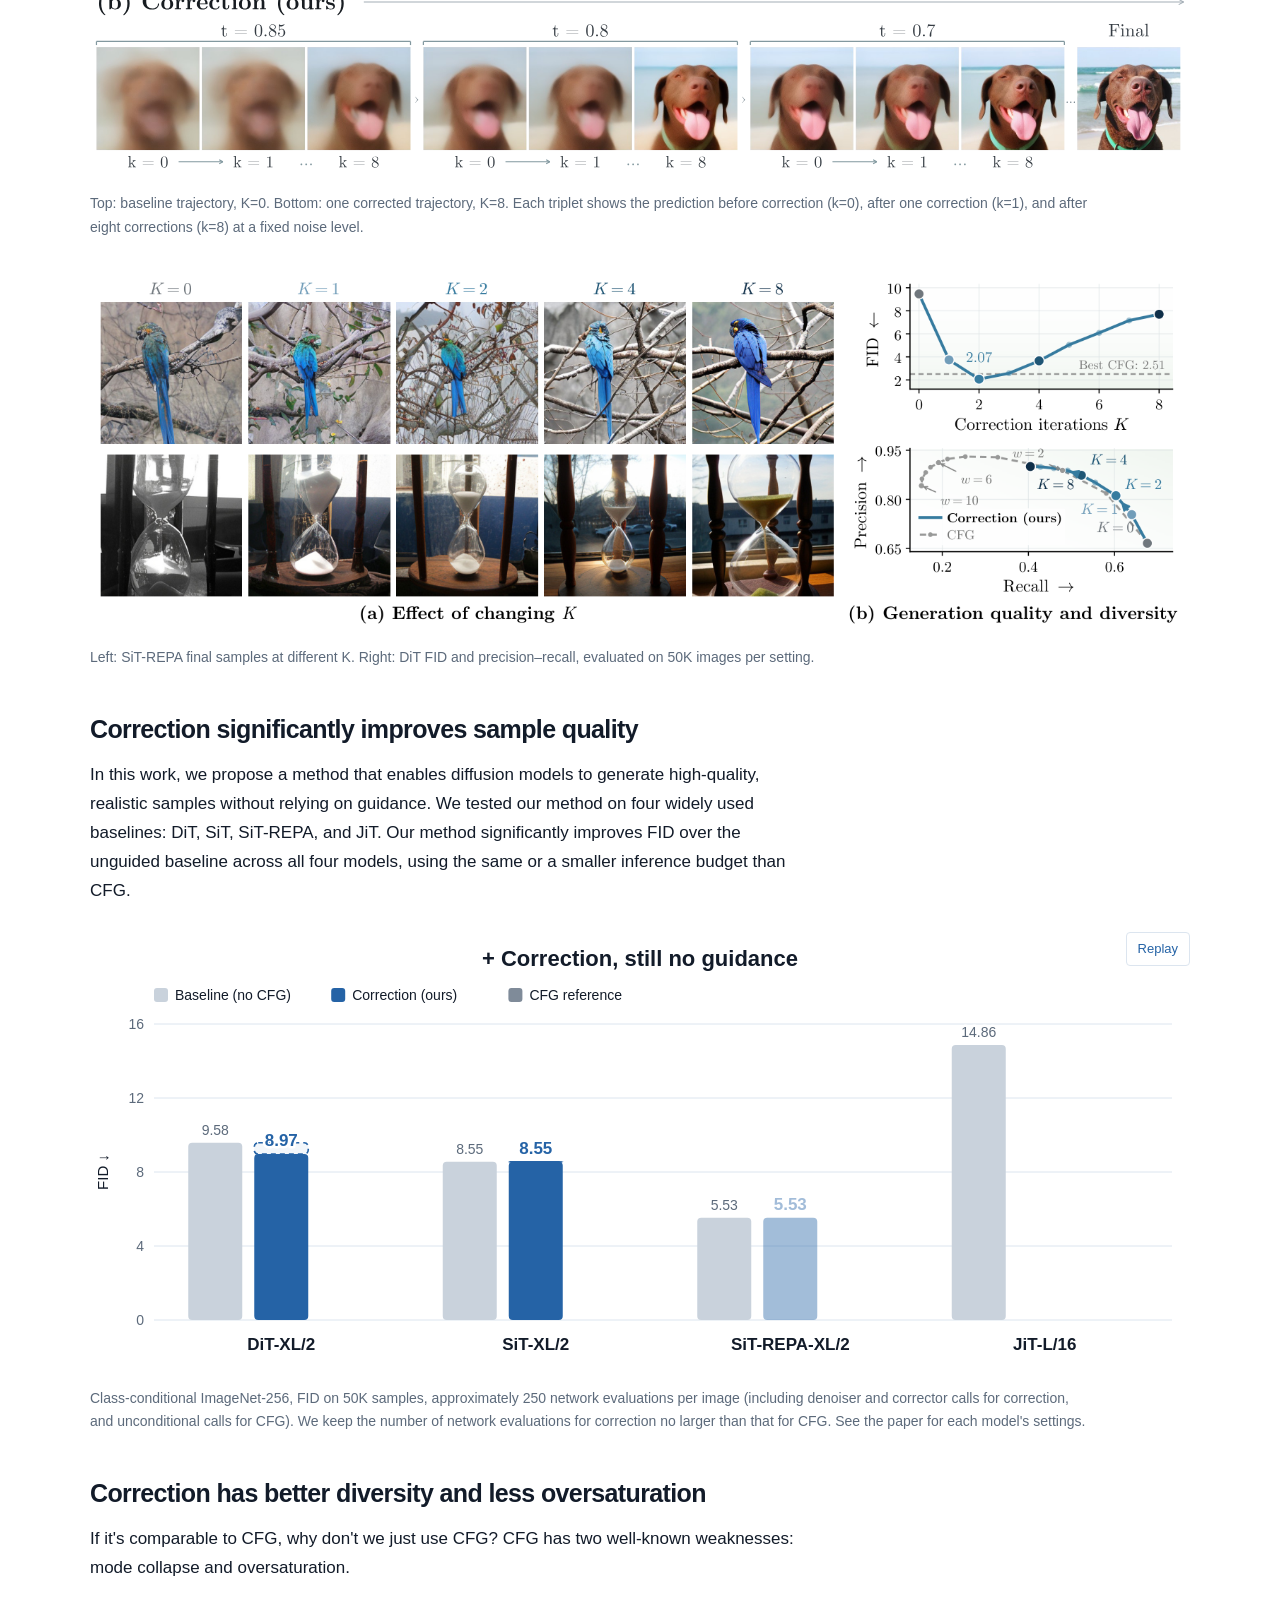
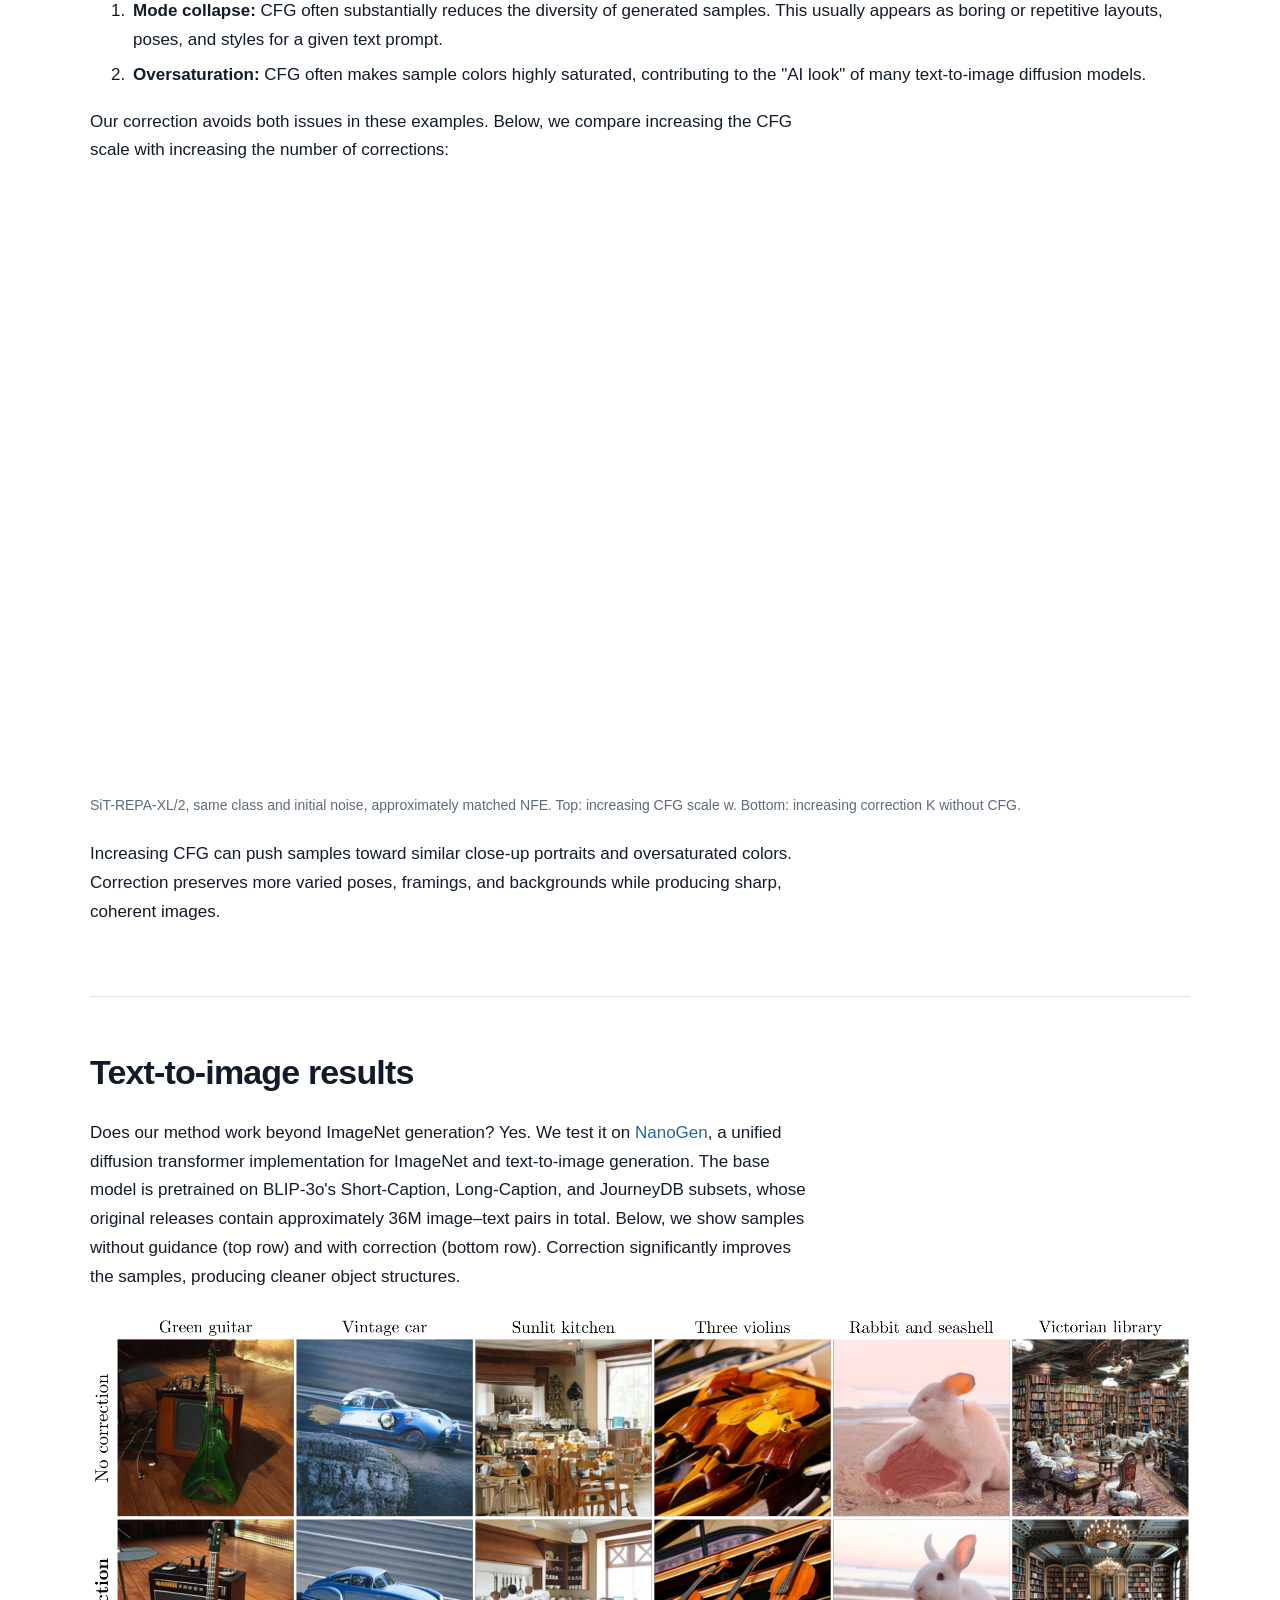
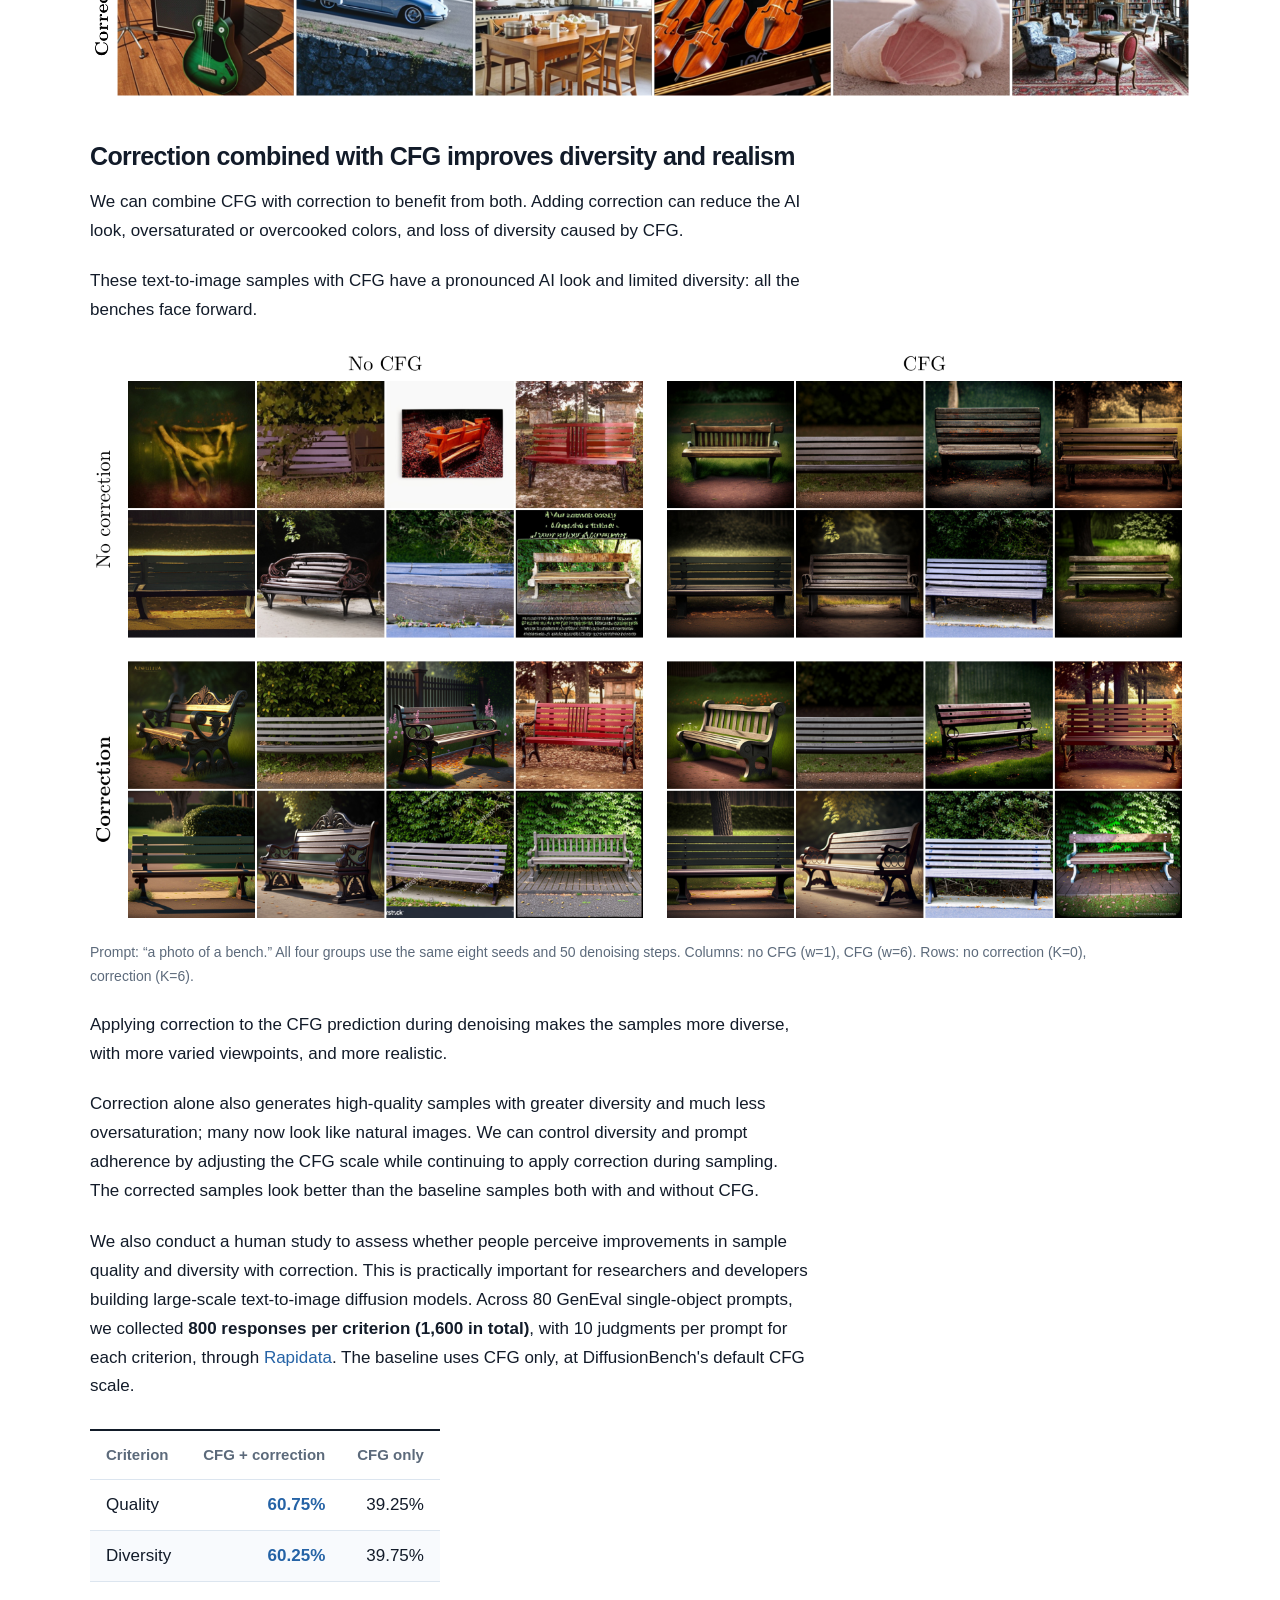
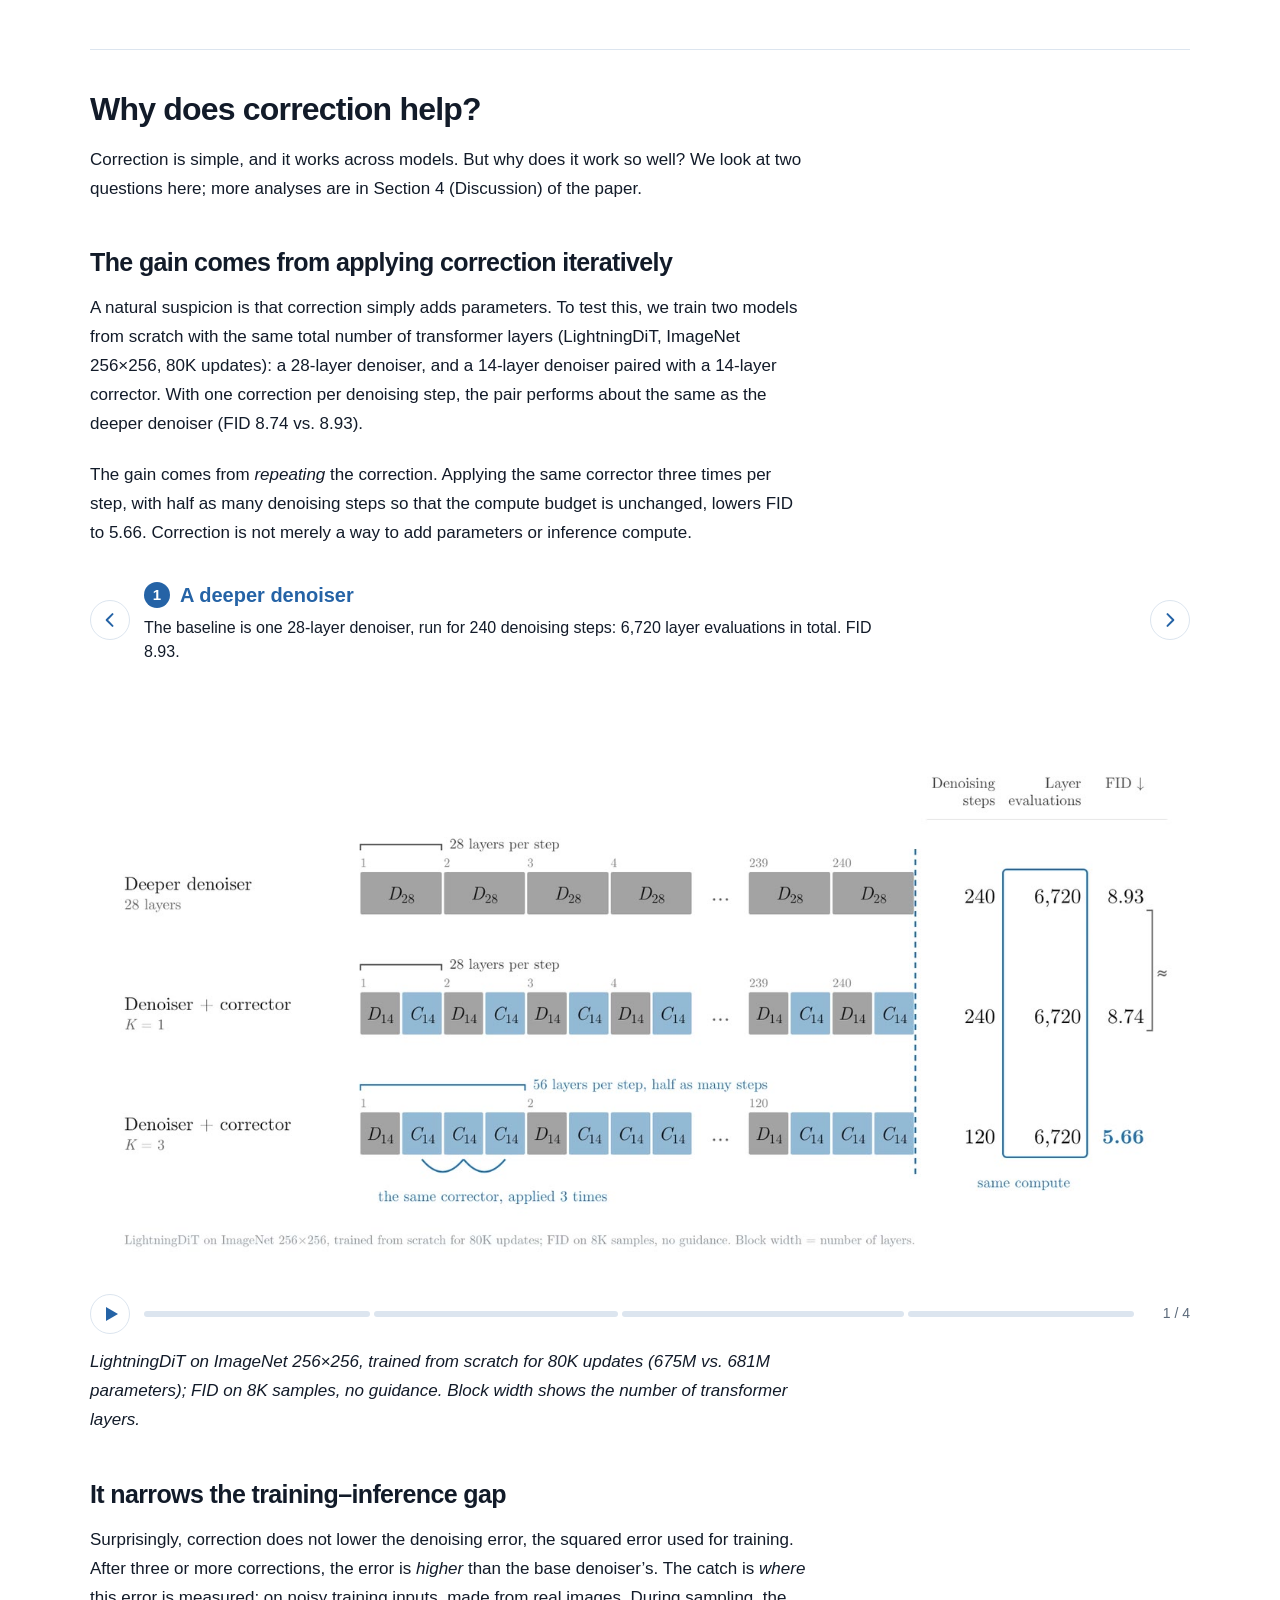
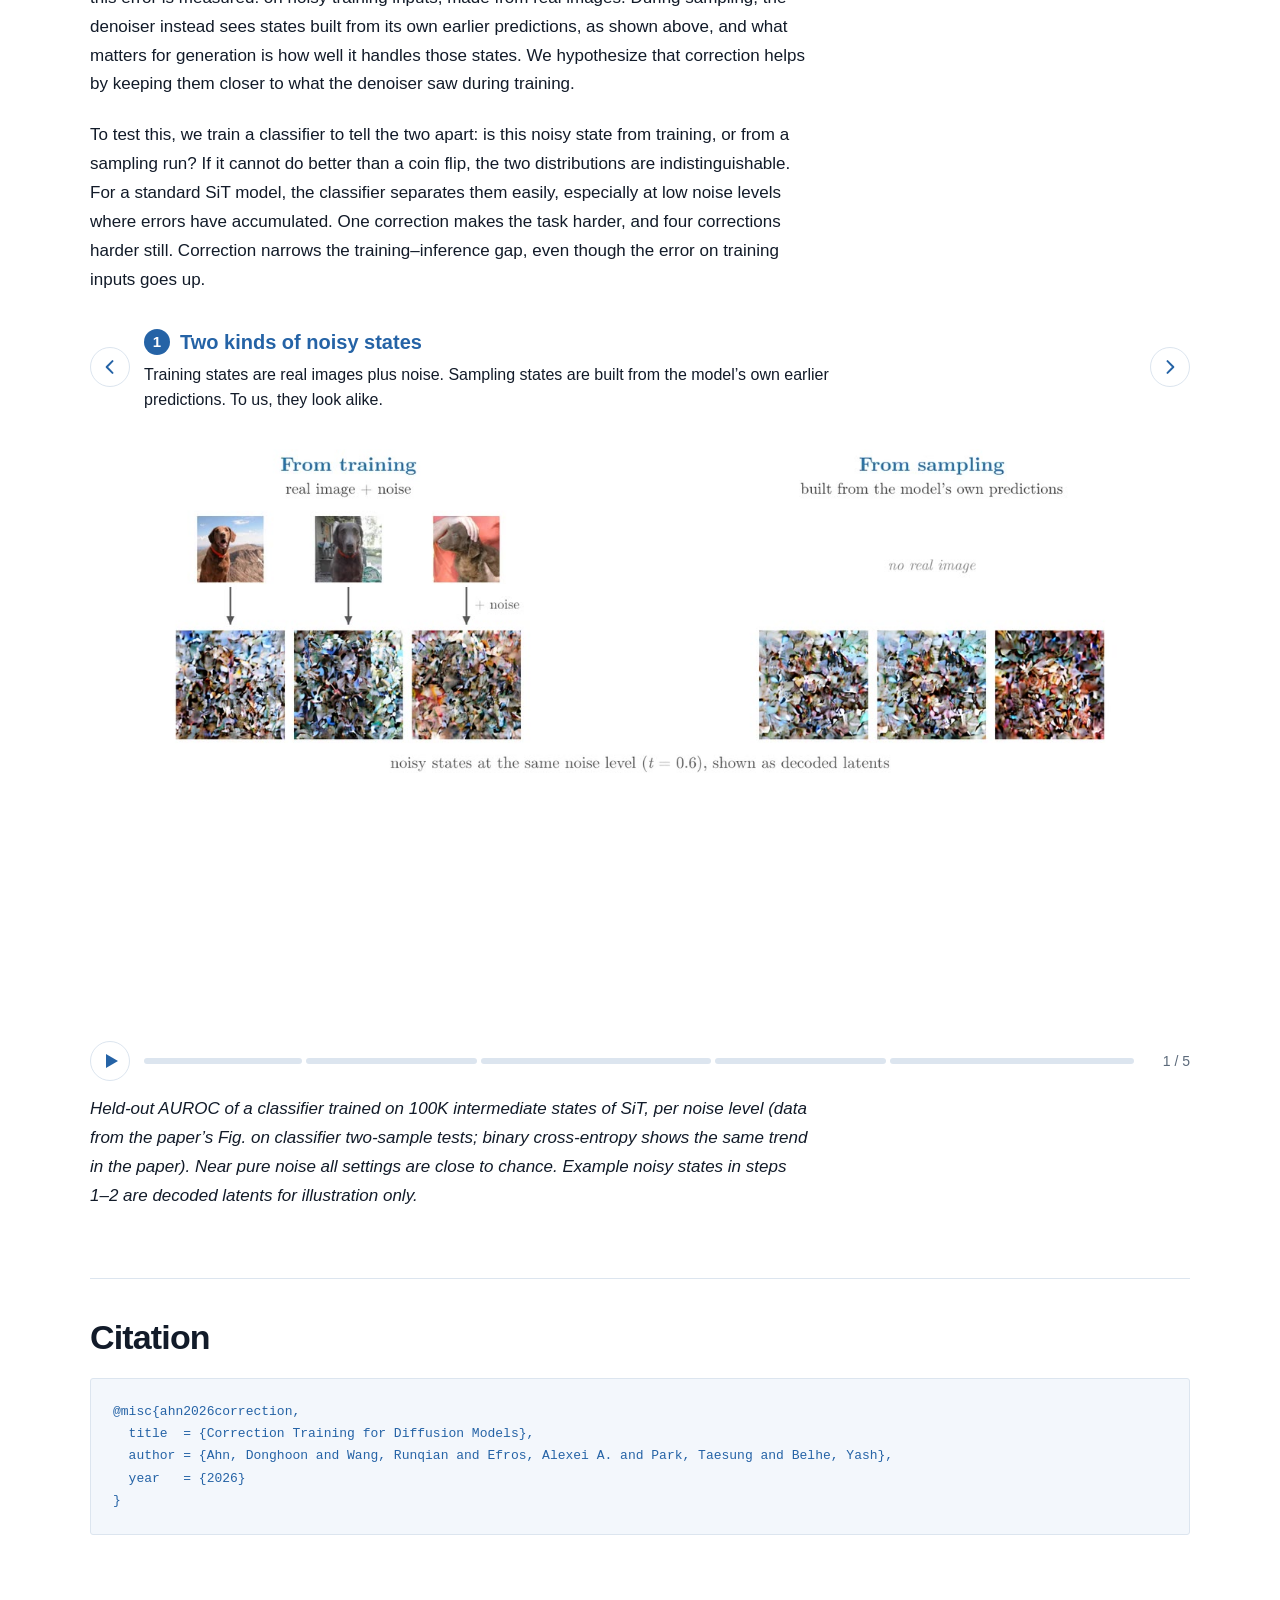
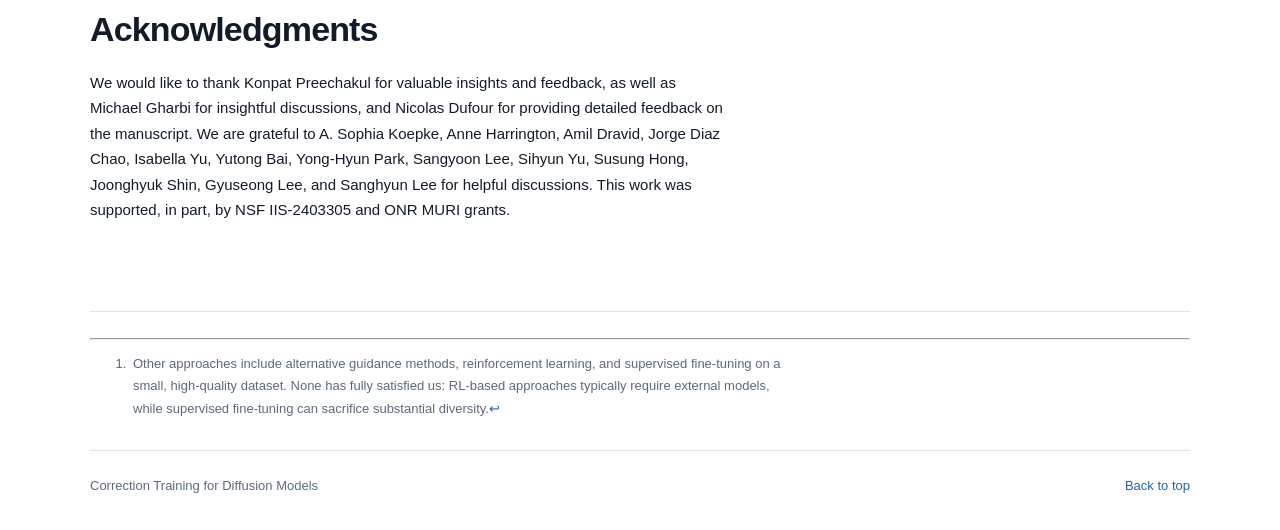
==== commit 33fa5eb6: "Update paper PDF to arXiv v2 and connect arXiv links and badge" ====
--- a/docs/index.html
+++ b/docs/index.html
@@ -6,7 +6,7 @@
 <header class="masthead" id="top"><h1>Correction Training for Diffusion Models</h1>
 <div class="authors"><a href="https://sunovivid.github.io/">Donghoon Ahn<sup>1</sup></a><a href="https://raywang4.github.io/">Runqian Wang<sup>1</sup></a><a href="https://people.eecs.berkeley.edu/~efros/">Alexei A. Efros<sup>1</sup></a><a href="https://taesung.me/">Taesung Park<sup>2</sup></a><a href="https://yashbelhe.github.io/">Yash Belhe<sup>2</sup></a></div>
 <p class="affiliations"><sup>1</sup> UC Berkeley <span></span><sup>2</sup> Reve</p>
-<div class="resource-links"><a class="resource primary" href="paper.pdf?v=1f8c0a6"><svg viewBox="0 0 24 24" aria-hidden="true"><path d="M14 2H6a2 2 0 0 0-2 2v16a2 2 0 0 0 2 2h12a2 2 0 0 0 2-2V8Z"/><path d="M14 2v6h6M8 13h8M8 17h6"/></svg><span>Paper PDF</span></a><a class="resource primary" href="https://github.com/sunovivid/correction-training"><svg viewBox="0 0 24 24" aria-hidden="true"><path d="m8 6-6 6 6 6M16 6l6 6-6 6M14 3l-4 18"/></svg><span>Code</span></a><a class="resource primary" href="https://www.alphaxiv.org/abs/2610.correction-training-diffusion-models" target="_blank" rel="noopener"><svg viewBox="0 0 24 24" aria-hidden="true"><text x="12" y="19" text-anchor="middle" font-family="Georgia,serif" font-size="24" fill="currentColor" stroke="none">α</text></svg><span>alphaXiv</span></a><span class="resource resource-coming-soon" role="link" aria-disabled="true"><svg viewBox="0 0 24 24" aria-hidden="true"><path d="m5 4 14 16M19 4 5 20"/></svg><span>arXiv <small>Coming soon</small></span></span></div></header><main id="main">
+<div class="resource-links"><a class="resource primary" href="paper.pdf?v=arxiv-v2-be01855b"><svg viewBox="0 0 24 24" aria-hidden="true"><path d="M14 2H6a2 2 0 0 0-2 2v16a2 2 0 0 0 2 2h12a2 2 0 0 0 2-2V8Z"/><path d="M14 2v6h6M8 13h8M8 17h6"/></svg><span>Paper PDF</span></a><a class="resource primary" href="https://github.com/sunovivid/correction-training"><svg viewBox="0 0 24 24" aria-hidden="true"><path d="m8 6-6 6 6 6M16 6l6 6-6 6M14 3l-4 18"/></svg><span>Code</span></a><a class="resource primary" href="https://www.alphaxiv.org/abs/2610.14136" target="_blank" rel="noopener"><svg viewBox="0 0 24 24" aria-hidden="true"><text x="12" y="19" text-anchor="middle" font-family="Georgia,serif" font-size="24" fill="currentColor" stroke="none">α</text></svg><span>alphaXiv</span></a><a class="resource primary" href="https://arxiv.org/abs/2610.14136" target="_blank" rel="noopener"><svg viewBox="0 0 24 24" aria-hidden="true"><path d="m5 4 14 16M19 4 5 20"/></svg><span>arXiv</span></a></div></header><main id="main">
 <section class="hero">
 <figure class="paper-figure teaser" id="teaser">
 <a class="figure-link" href="assets/teaser-palace-first.svg" data-lightbox><picture><source media="(max-width:650px)" srcset="assets/teaser-palace-first-768.jpg 768w, assets/teaser-palace-first-1280.jpg 1280w"><img src="assets/teaser-palace-first.svg" width="1103" height="430" decoding="async" alt="Class-conditional ImageNet samples without CFG and unconditional ImageNet samples generated with correction."></picture></a>
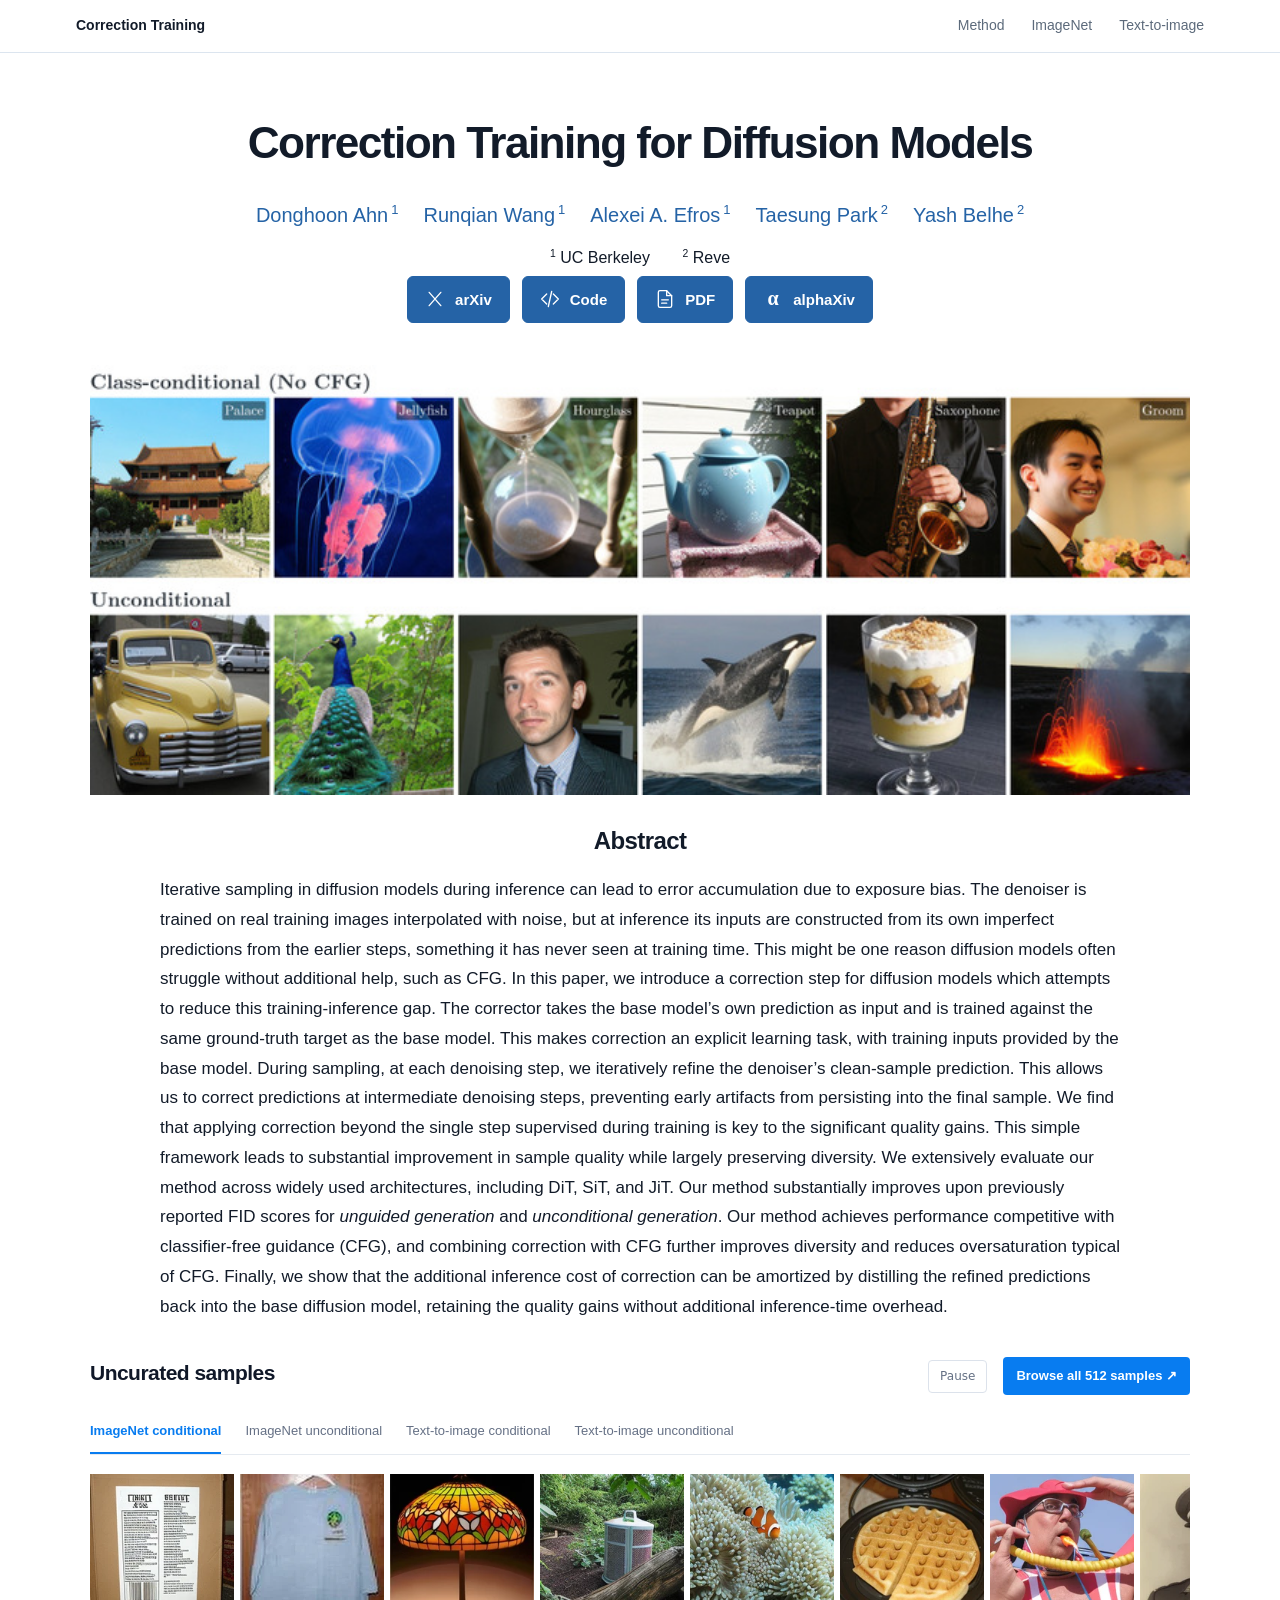
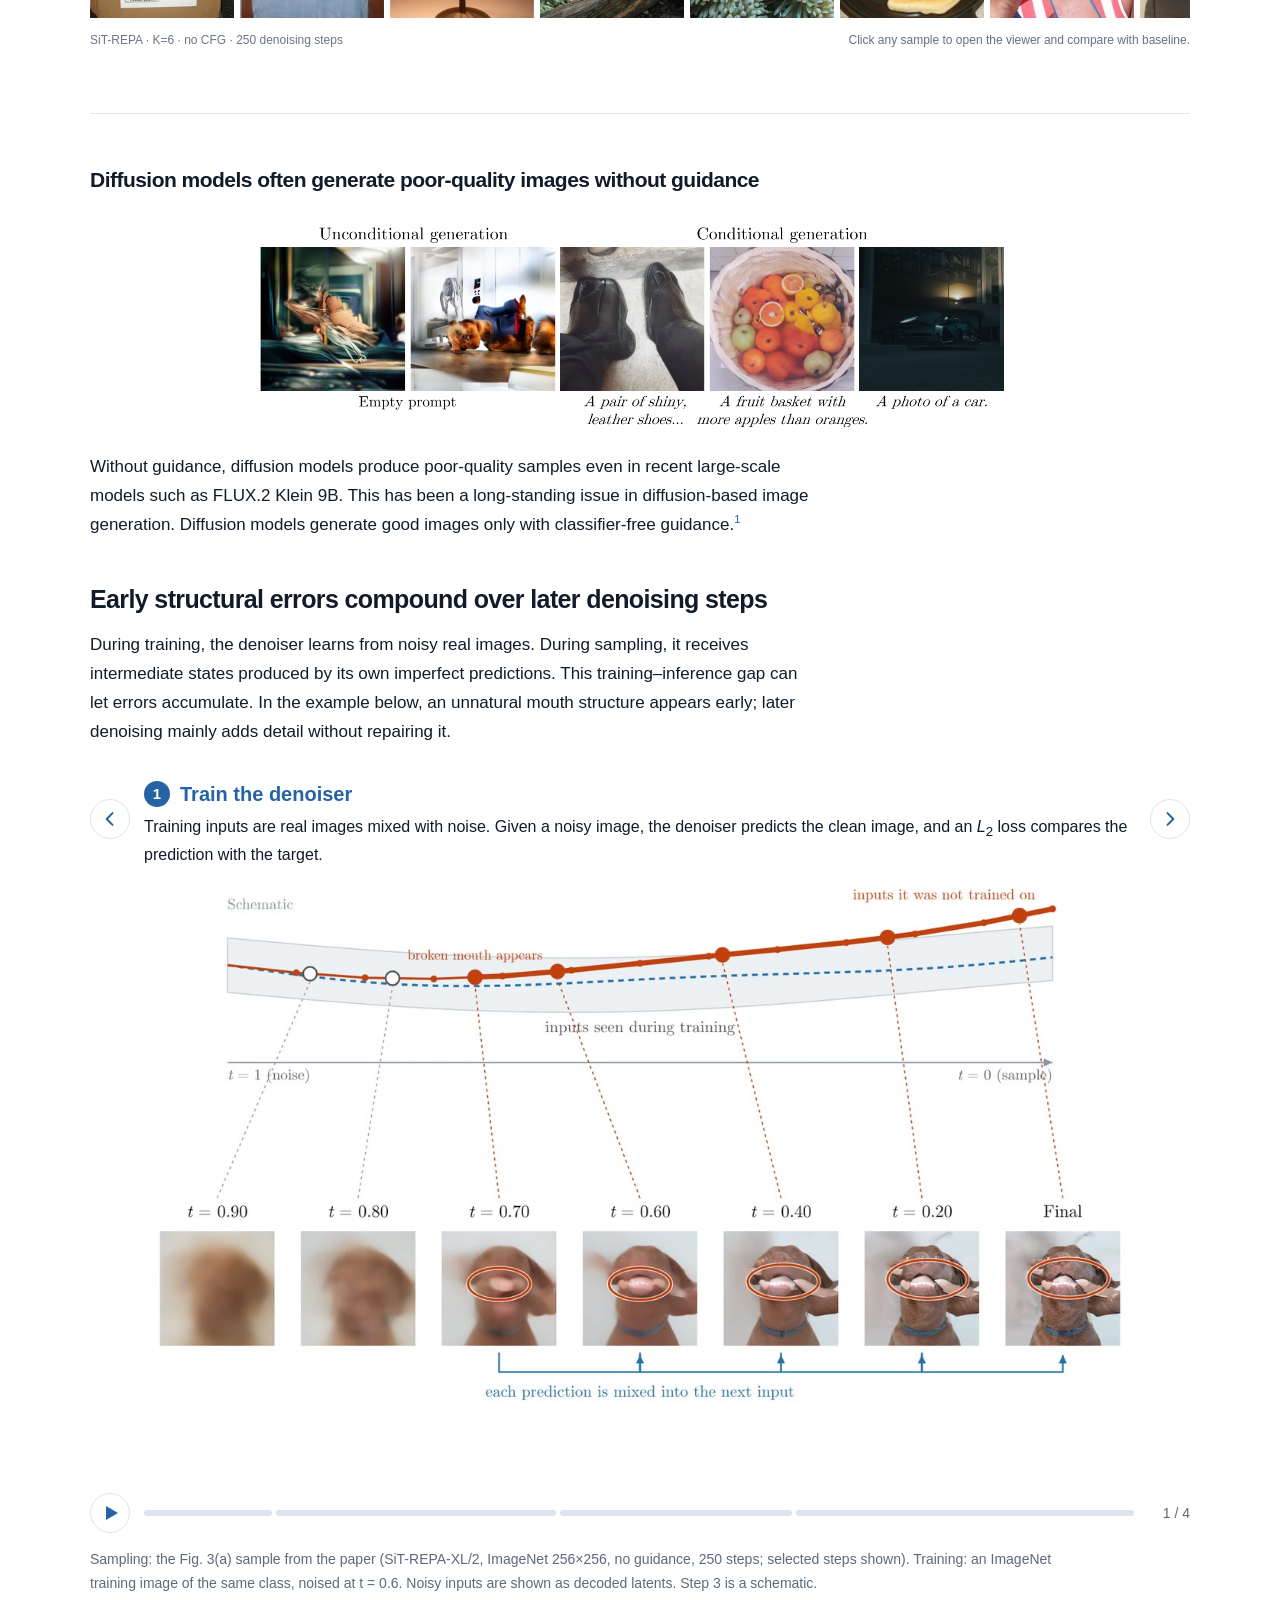
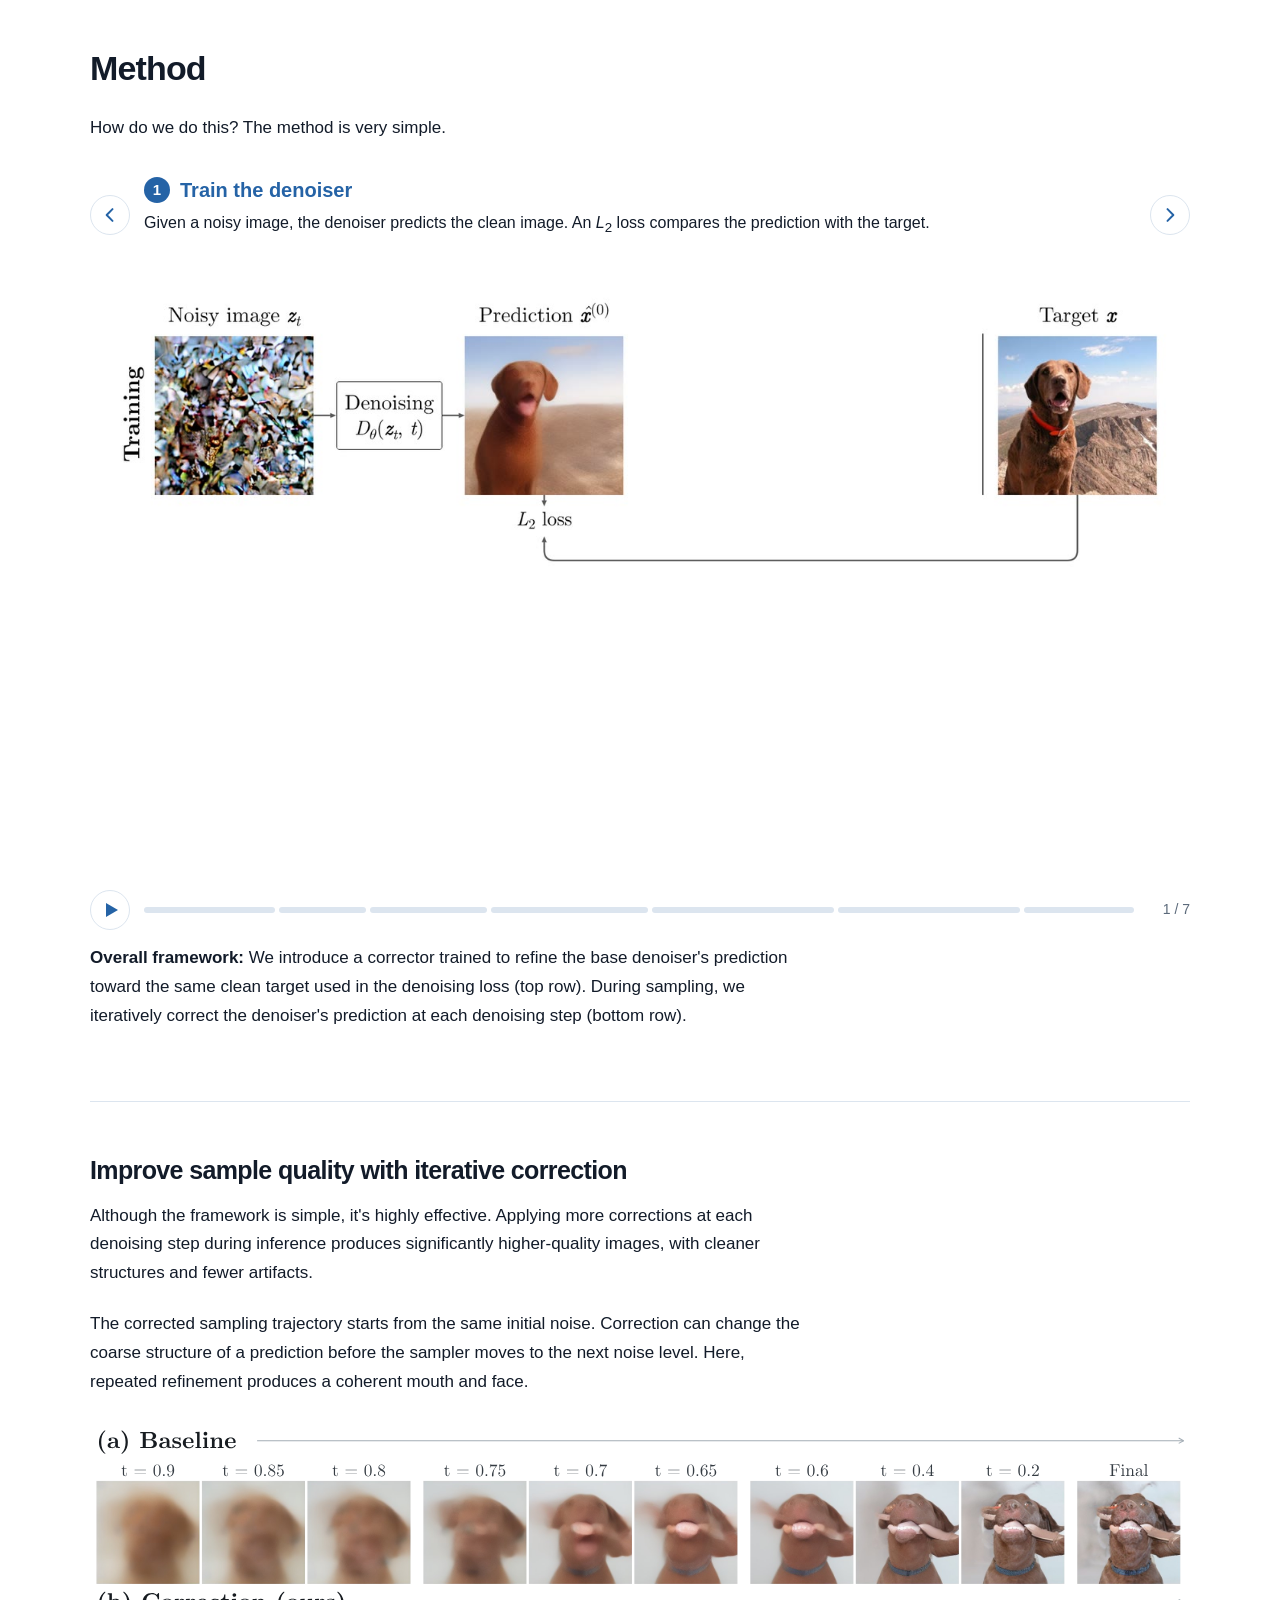
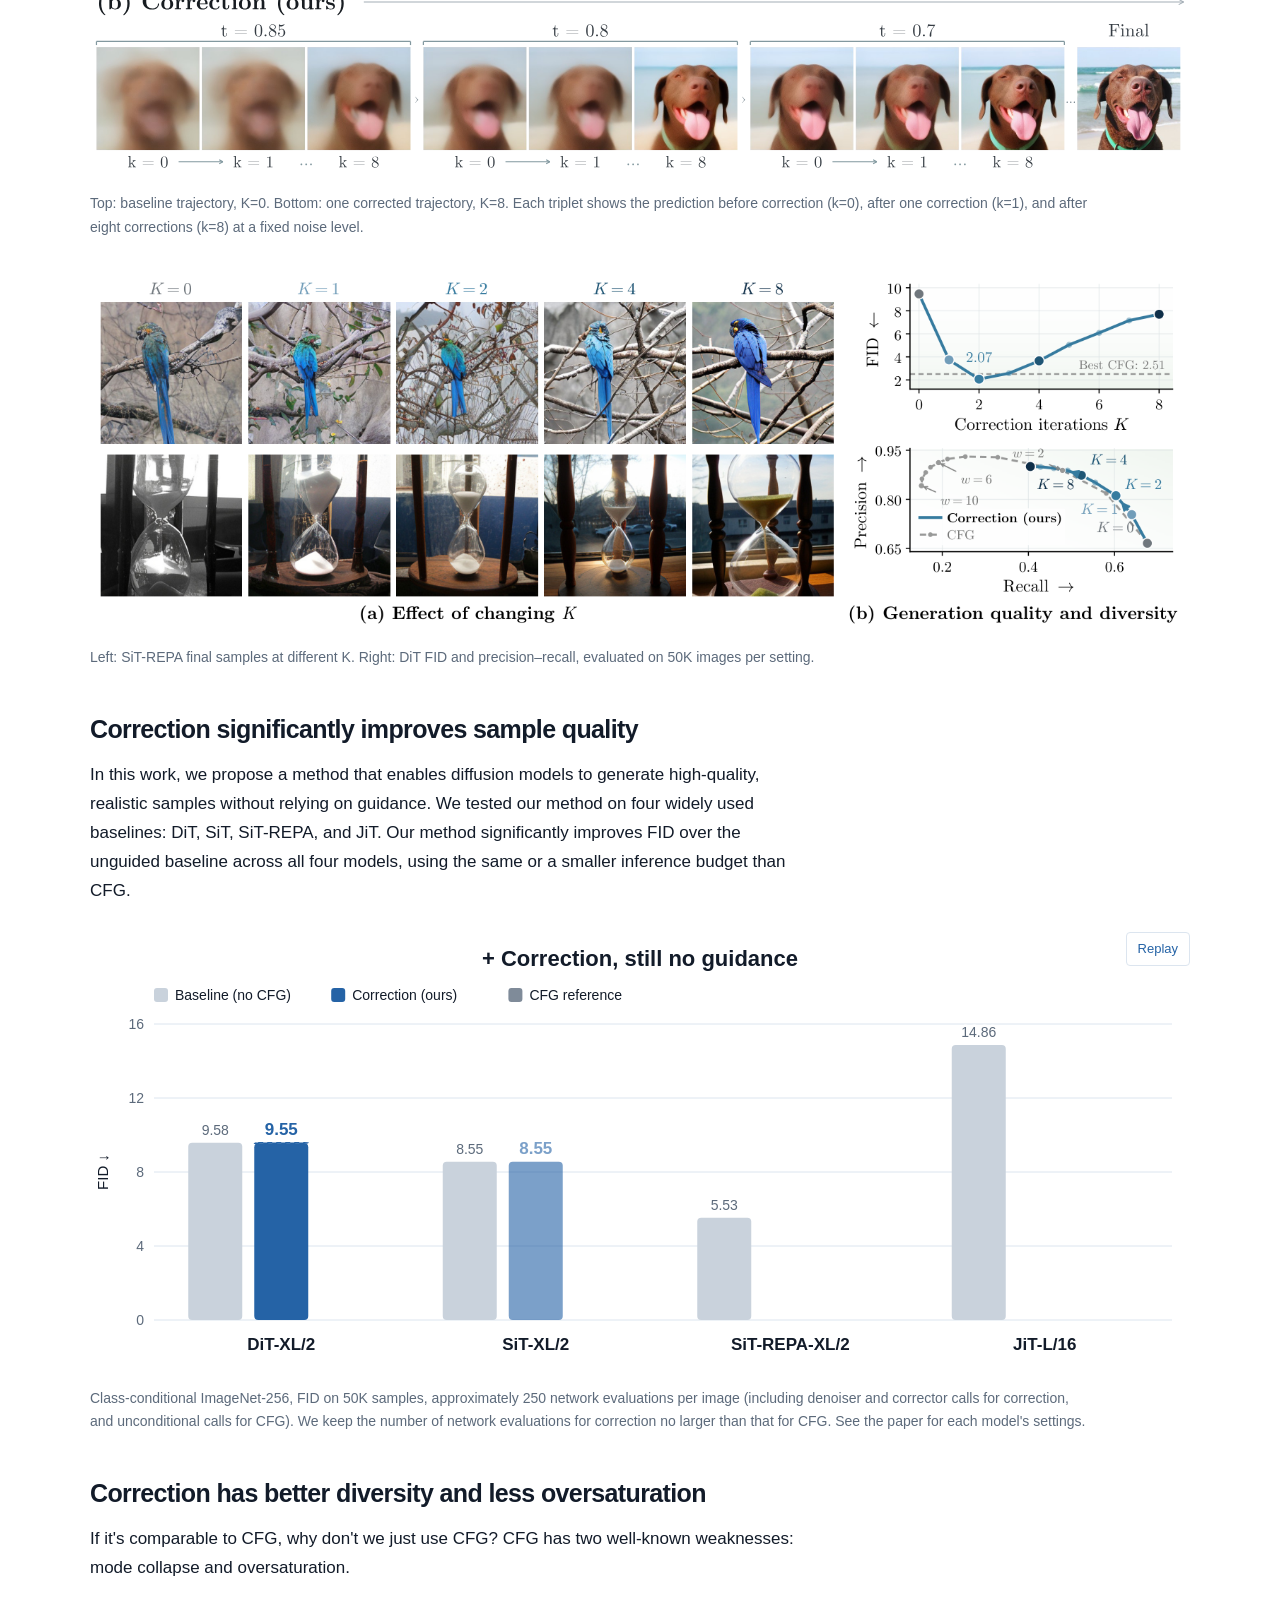
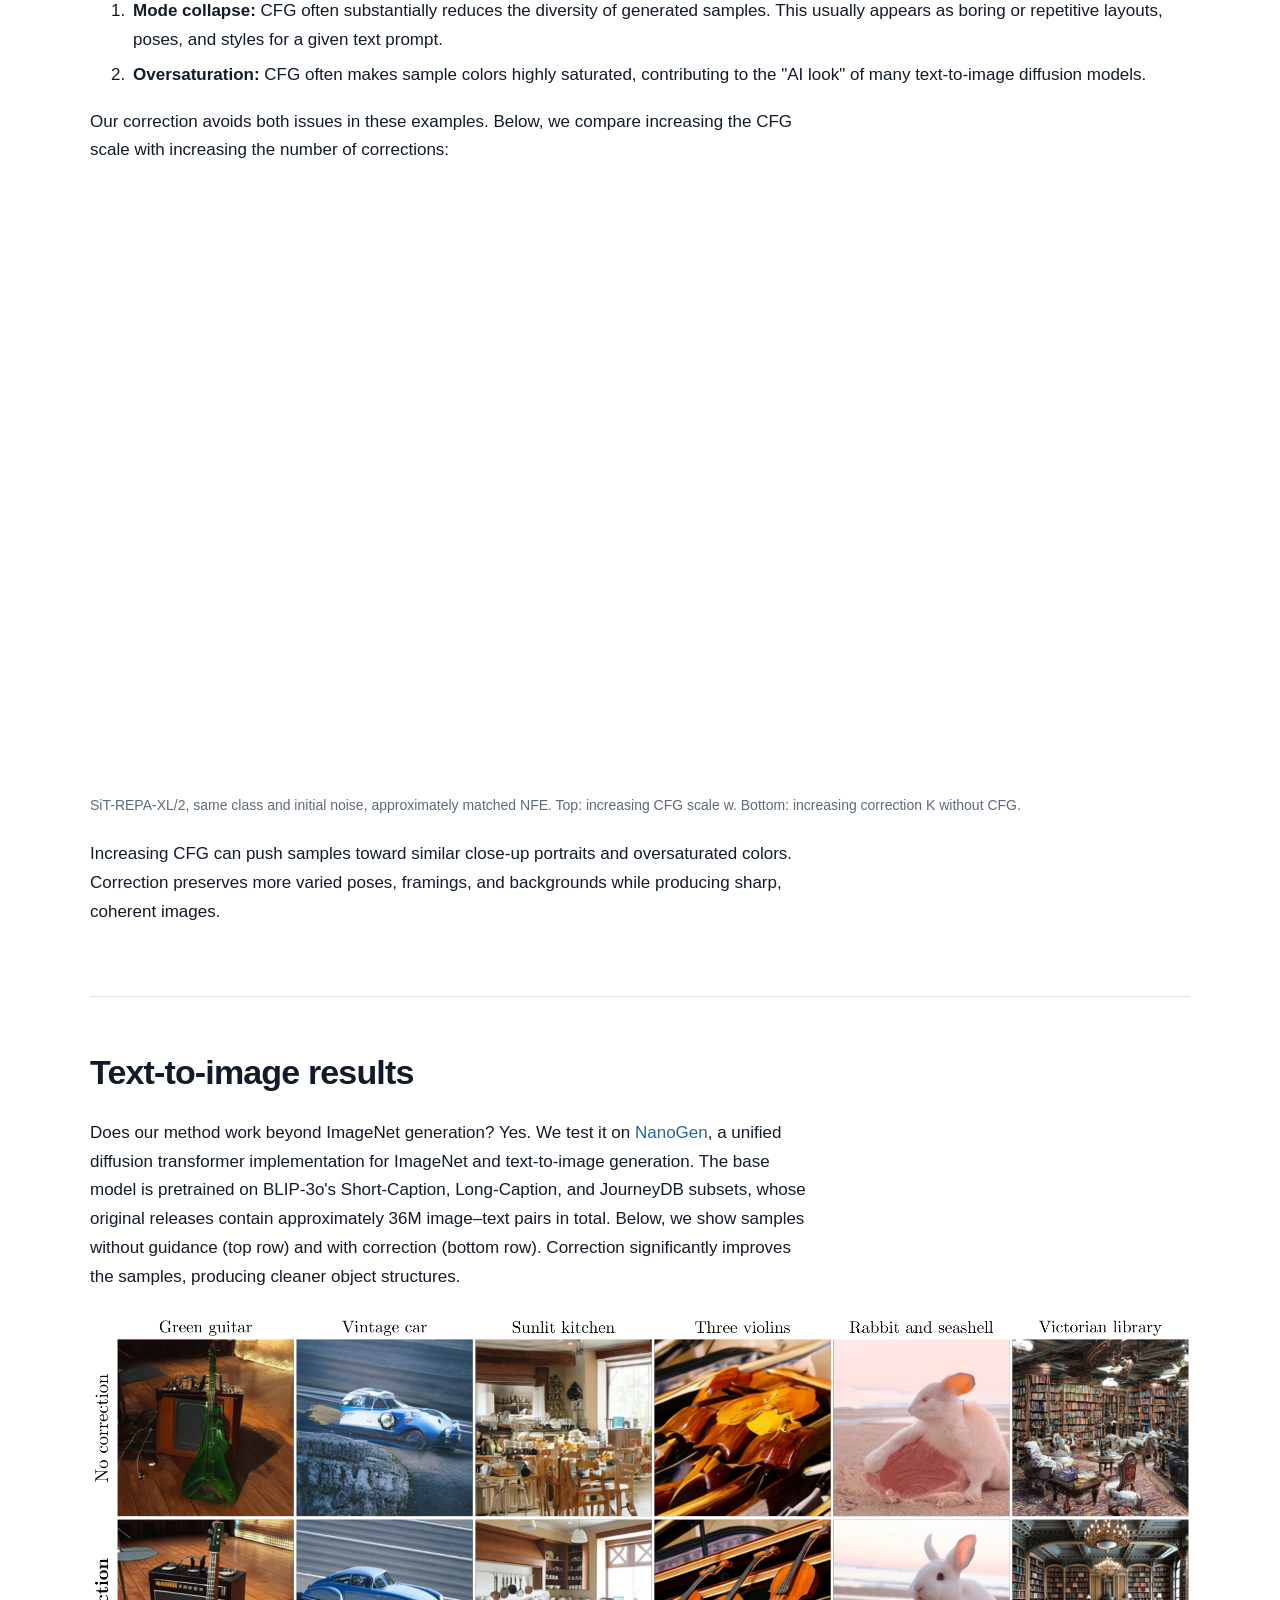
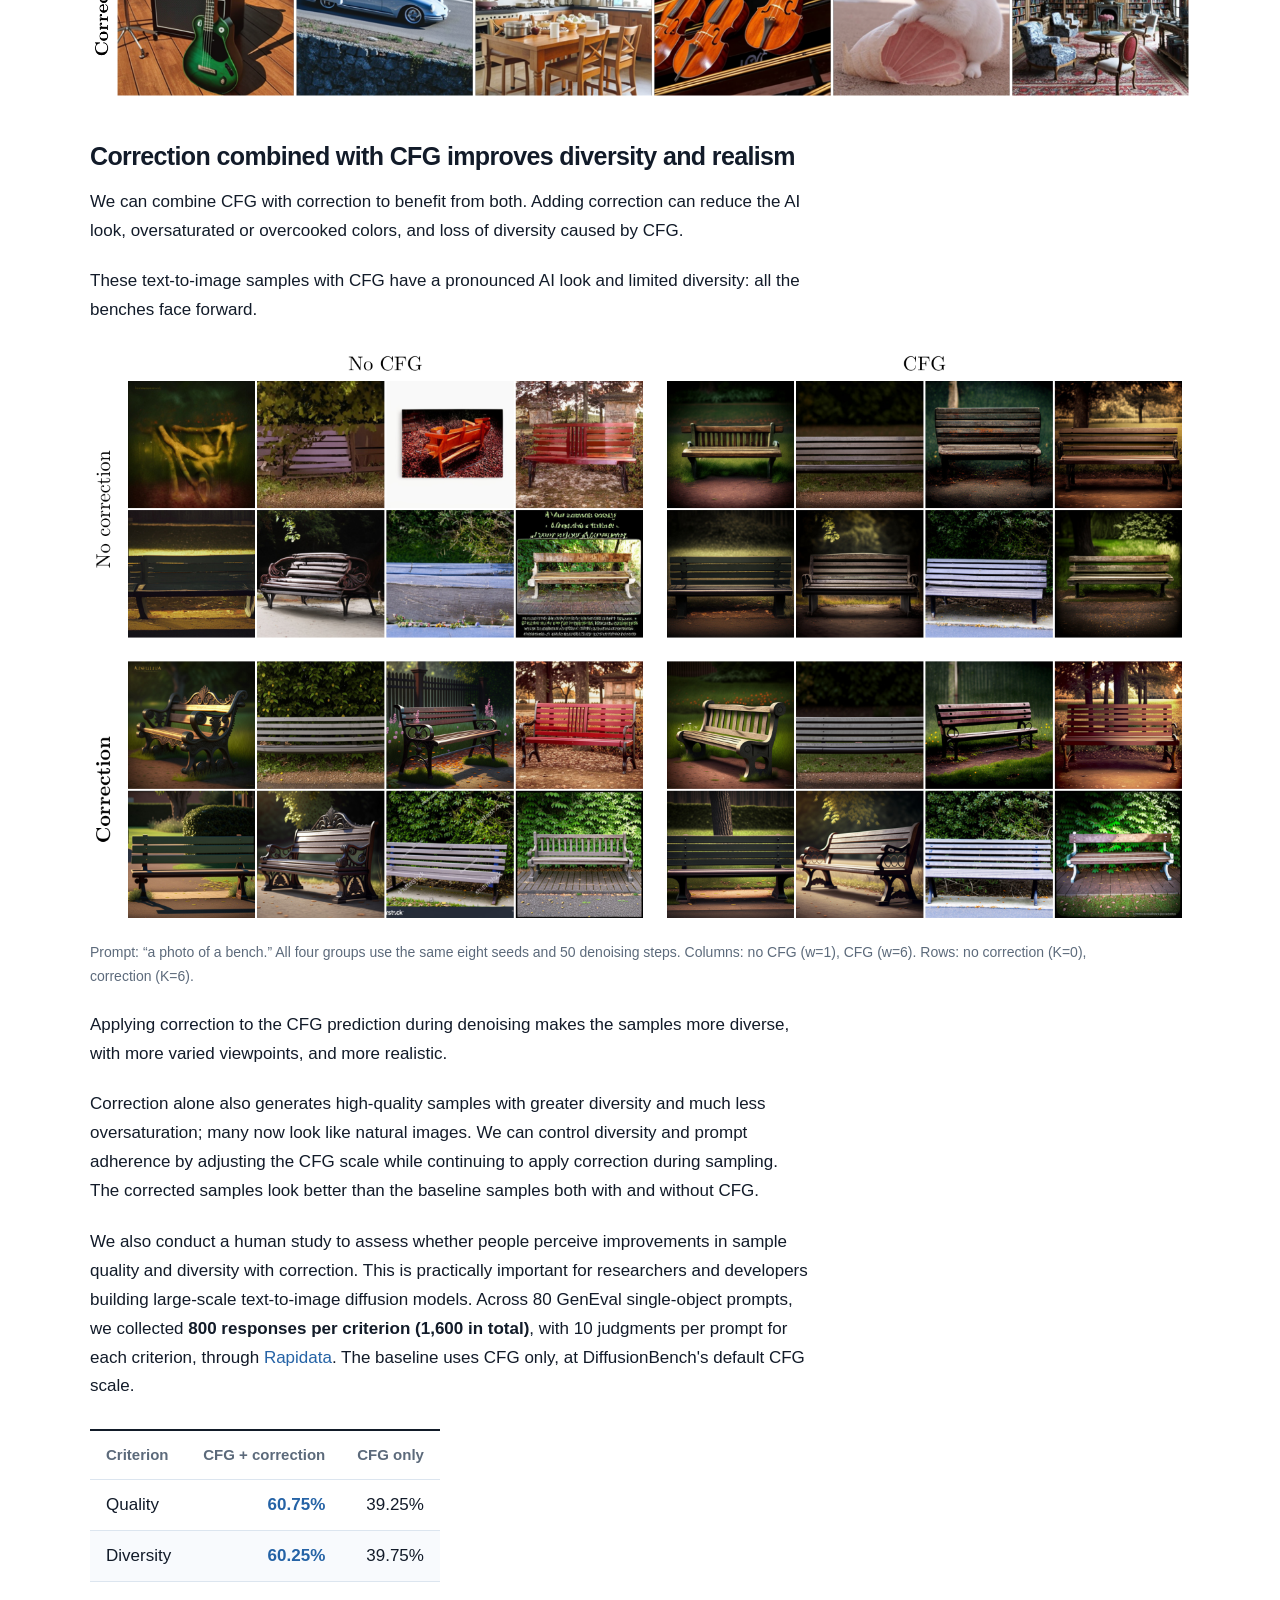
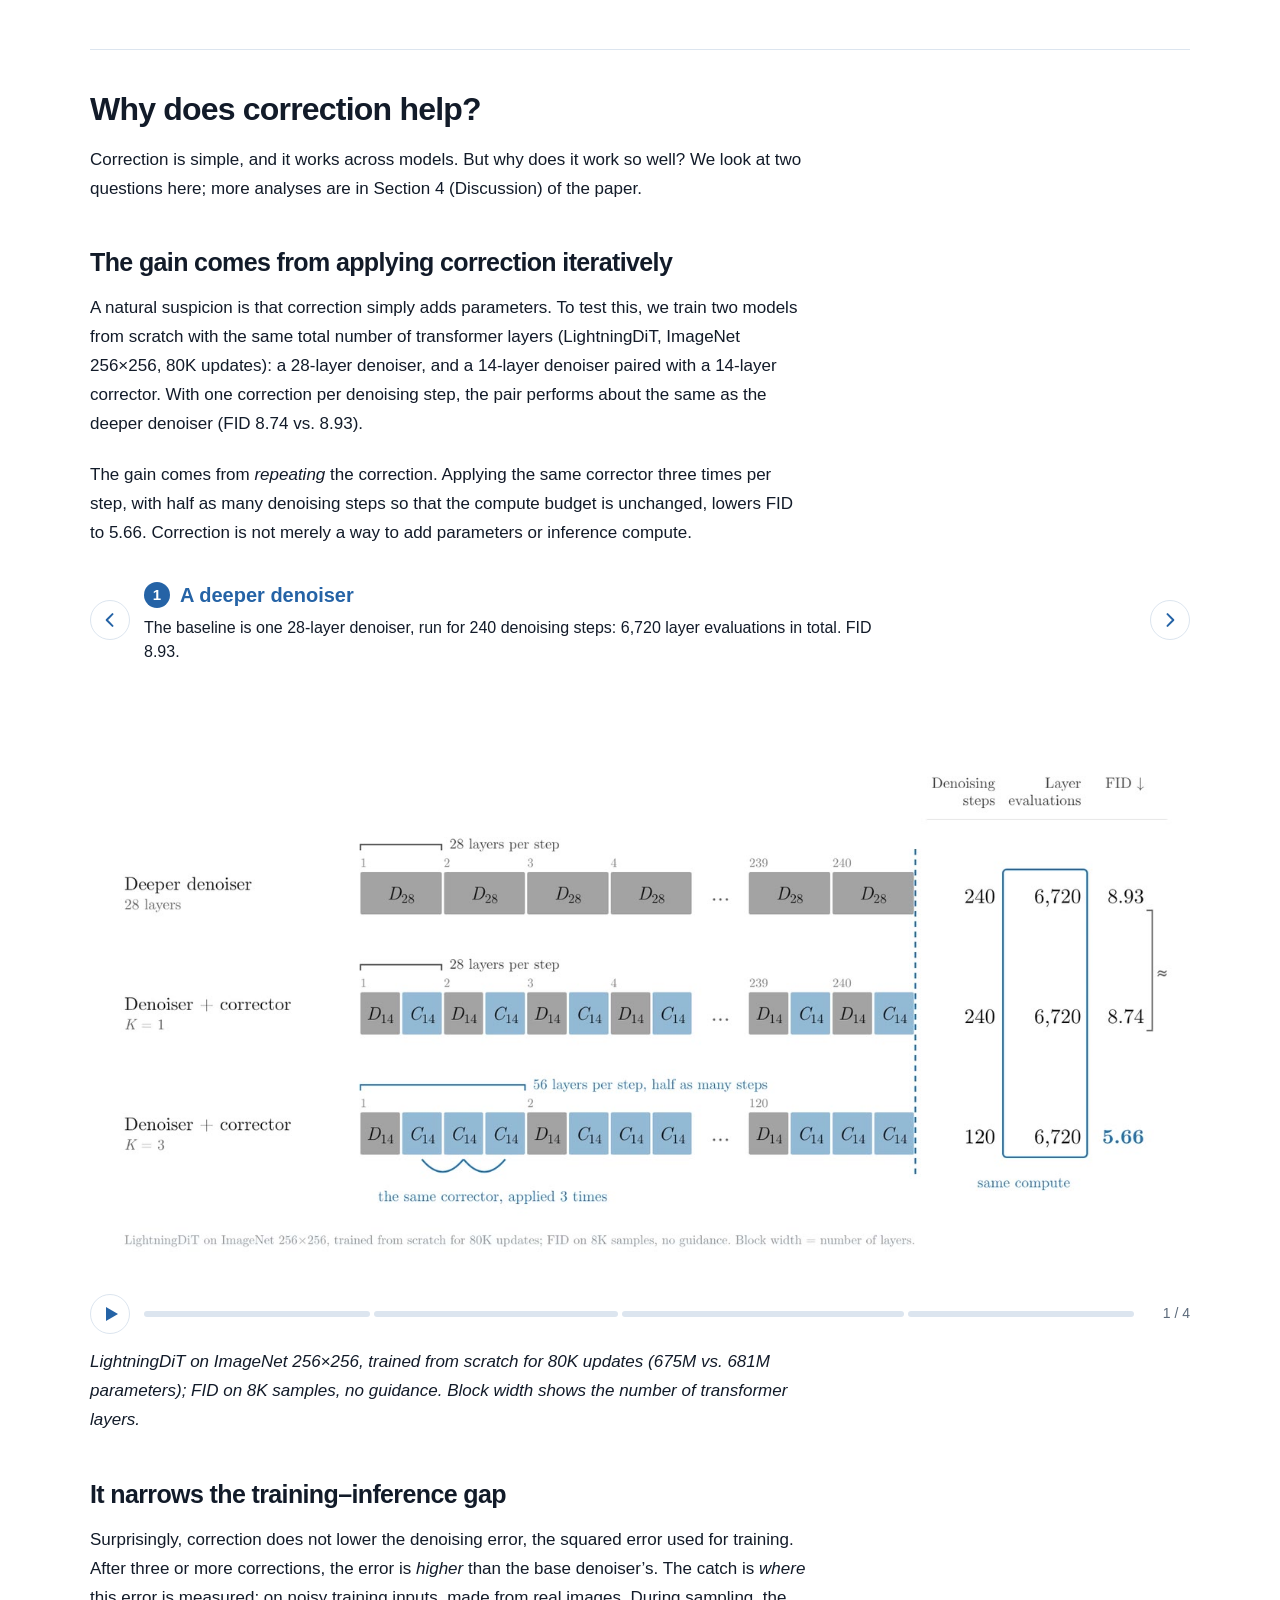
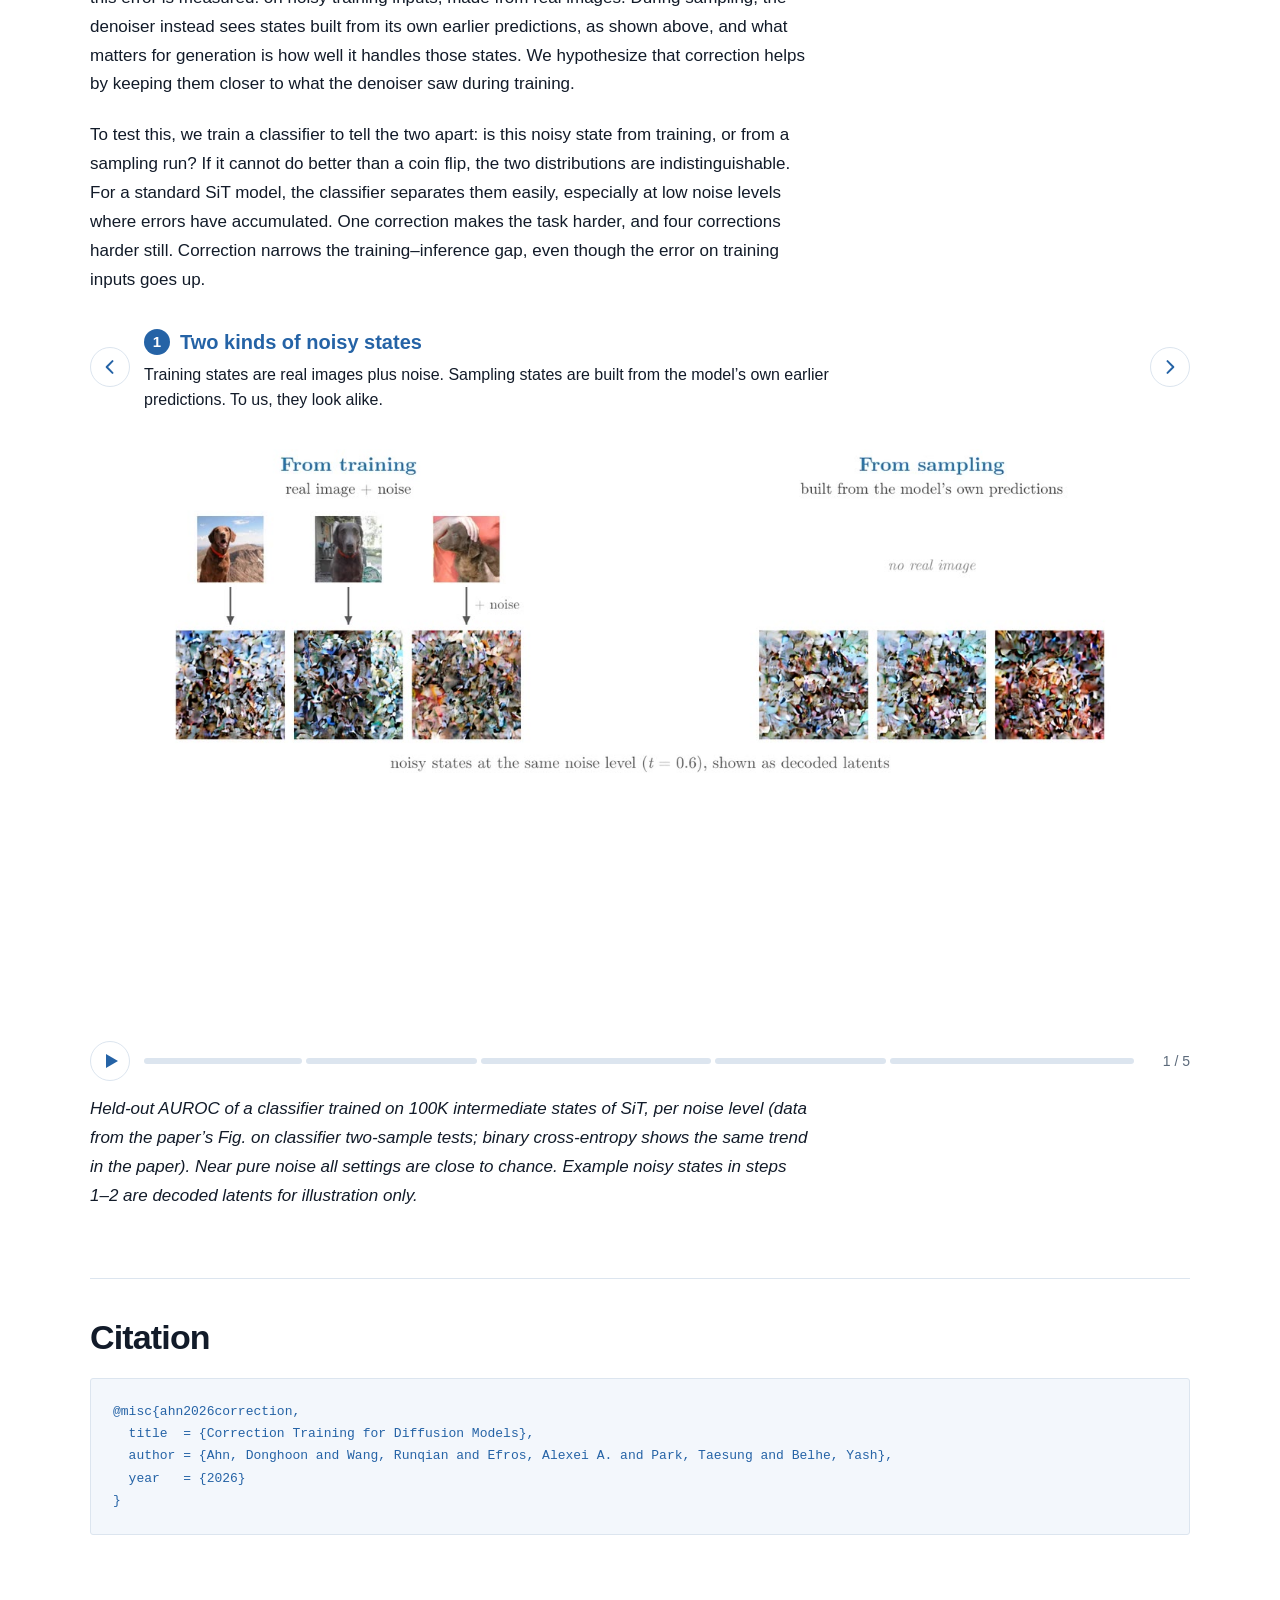
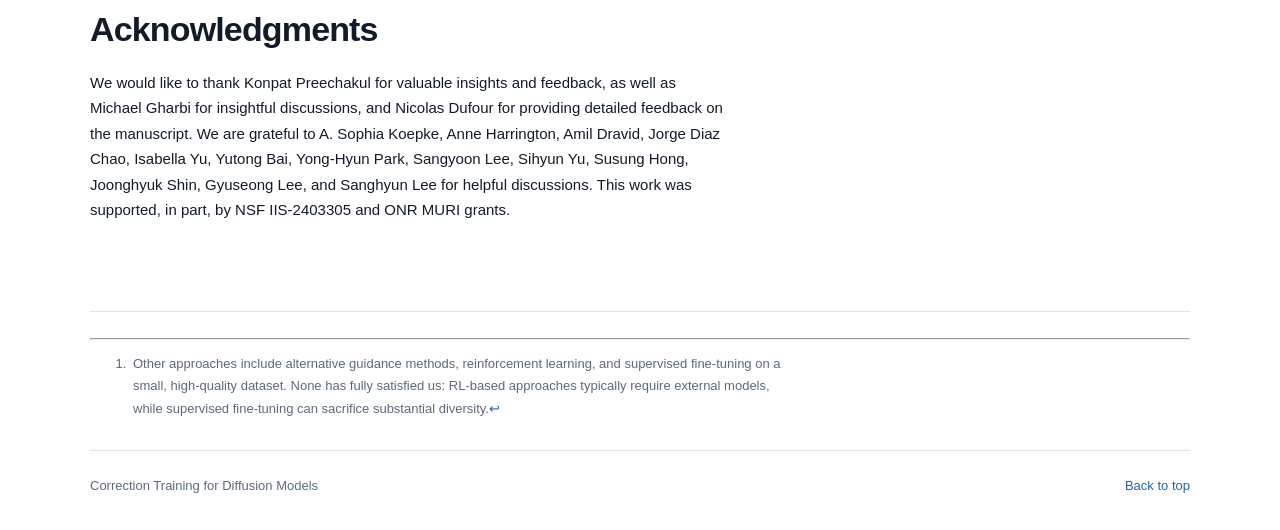
==== commit 9597d377: "Reorder project resource links and remove the coming-soon code badge" ====
--- a/docs/index.html
+++ b/docs/index.html
@@ -6,7 +6,7 @@
 <header class="masthead" id="top"><h1>Correction Training for Diffusion Models</h1>
 <div class="authors"><a href="https://sunovivid.github.io/">Donghoon Ahn<sup>1</sup></a><a href="https://raywang4.github.io/">Runqian Wang<sup>1</sup></a><a href="https://people.eecs.berkeley.edu/~efros/">Alexei A. Efros<sup>1</sup></a><a href="https://taesung.me/">Taesung Park<sup>2</sup></a><a href="https://yashbelhe.github.io/">Yash Belhe<sup>2</sup></a></div>
 <p class="affiliations"><sup>1</sup> UC Berkeley <span></span><sup>2</sup> Reve</p>
-<div class="resource-links"><a class="resource primary" href="paper.pdf?v=arxiv-v2-be01855b"><svg viewBox="0 0 24 24" aria-hidden="true"><path d="M14 2H6a2 2 0 0 0-2 2v16a2 2 0 0 0 2 2h12a2 2 0 0 0 2-2V8Z"/><path d="M14 2v6h6M8 13h8M8 17h6"/></svg><span>Paper PDF</span></a><a class="resource primary" href="https://github.com/sunovivid/correction-training"><svg viewBox="0 0 24 24" aria-hidden="true"><path d="m8 6-6 6 6 6M16 6l6 6-6 6M14 3l-4 18"/></svg><span>Code</span></a><a class="resource primary" href="https://www.alphaxiv.org/abs/2610.14136" target="_blank" rel="noopener"><svg viewBox="0 0 24 24" aria-hidden="true"><text x="12" y="19" text-anchor="middle" font-family="Georgia,serif" font-size="24" fill="currentColor" stroke="none">α</text></svg><span>alphaXiv</span></a><a class="resource primary" href="https://arxiv.org/abs/2610.14136" target="_blank" rel="noopener"><svg viewBox="0 0 24 24" aria-hidden="true"><path d="m5 4 14 16M19 4 5 20"/></svg><span>arXiv</span></a></div></header><main id="main">
+<div class="resource-links"><a class="resource primary" href="https://arxiv.org/abs/2610.14136" target="_blank" rel="noopener"><svg viewBox="0 0 24 24" aria-hidden="true"><path d="m5 4 14 16M19 4 5 20"/></svg><span>arXiv</span></a><a class="resource primary" href="https://github.com/sunovivid/correction-training"><svg viewBox="0 0 24 24" aria-hidden="true"><path d="m8 6-6 6 6 6M16 6l6 6-6 6M14 3l-4 18"/></svg><span>Code</span></a><a class="resource primary" href="paper.pdf?v=arxiv-v2-be01855b"><svg viewBox="0 0 24 24" aria-hidden="true"><path d="M14 2H6a2 2 0 0 0-2 2v16a2 2 0 0 0 2 2h12a2 2 0 0 0 2-2V8Z"/><path d="M14 2v6h6M8 13h8M8 17h6"/></svg><span>PDF</span></a><a class="resource primary" href="https://www.alphaxiv.org/abs/2610.14136" target="_blank" rel="noopener"><svg viewBox="0 0 24 24" aria-hidden="true"><text x="12" y="19" text-anchor="middle" font-family="Georgia,serif" font-size="24" fill="currentColor" stroke="none">α</text></svg><span>alphaXiv</span></a></div></header><main id="main">
 <section class="hero">
 <figure class="paper-figure teaser" id="teaser">
 <a class="figure-link" href="assets/teaser-palace-first.svg" data-lightbox><picture><source media="(max-width:650px)" srcset="assets/teaser-palace-first-768.jpg 768w, assets/teaser-palace-first-1280.jpg 1280w"><img src="assets/teaser-palace-first.svg" width="1103" height="430" decoding="async" alt="Class-conditional ImageNet samples without CFG and unconditional ImageNet samples generated with correction."></picture></a>
